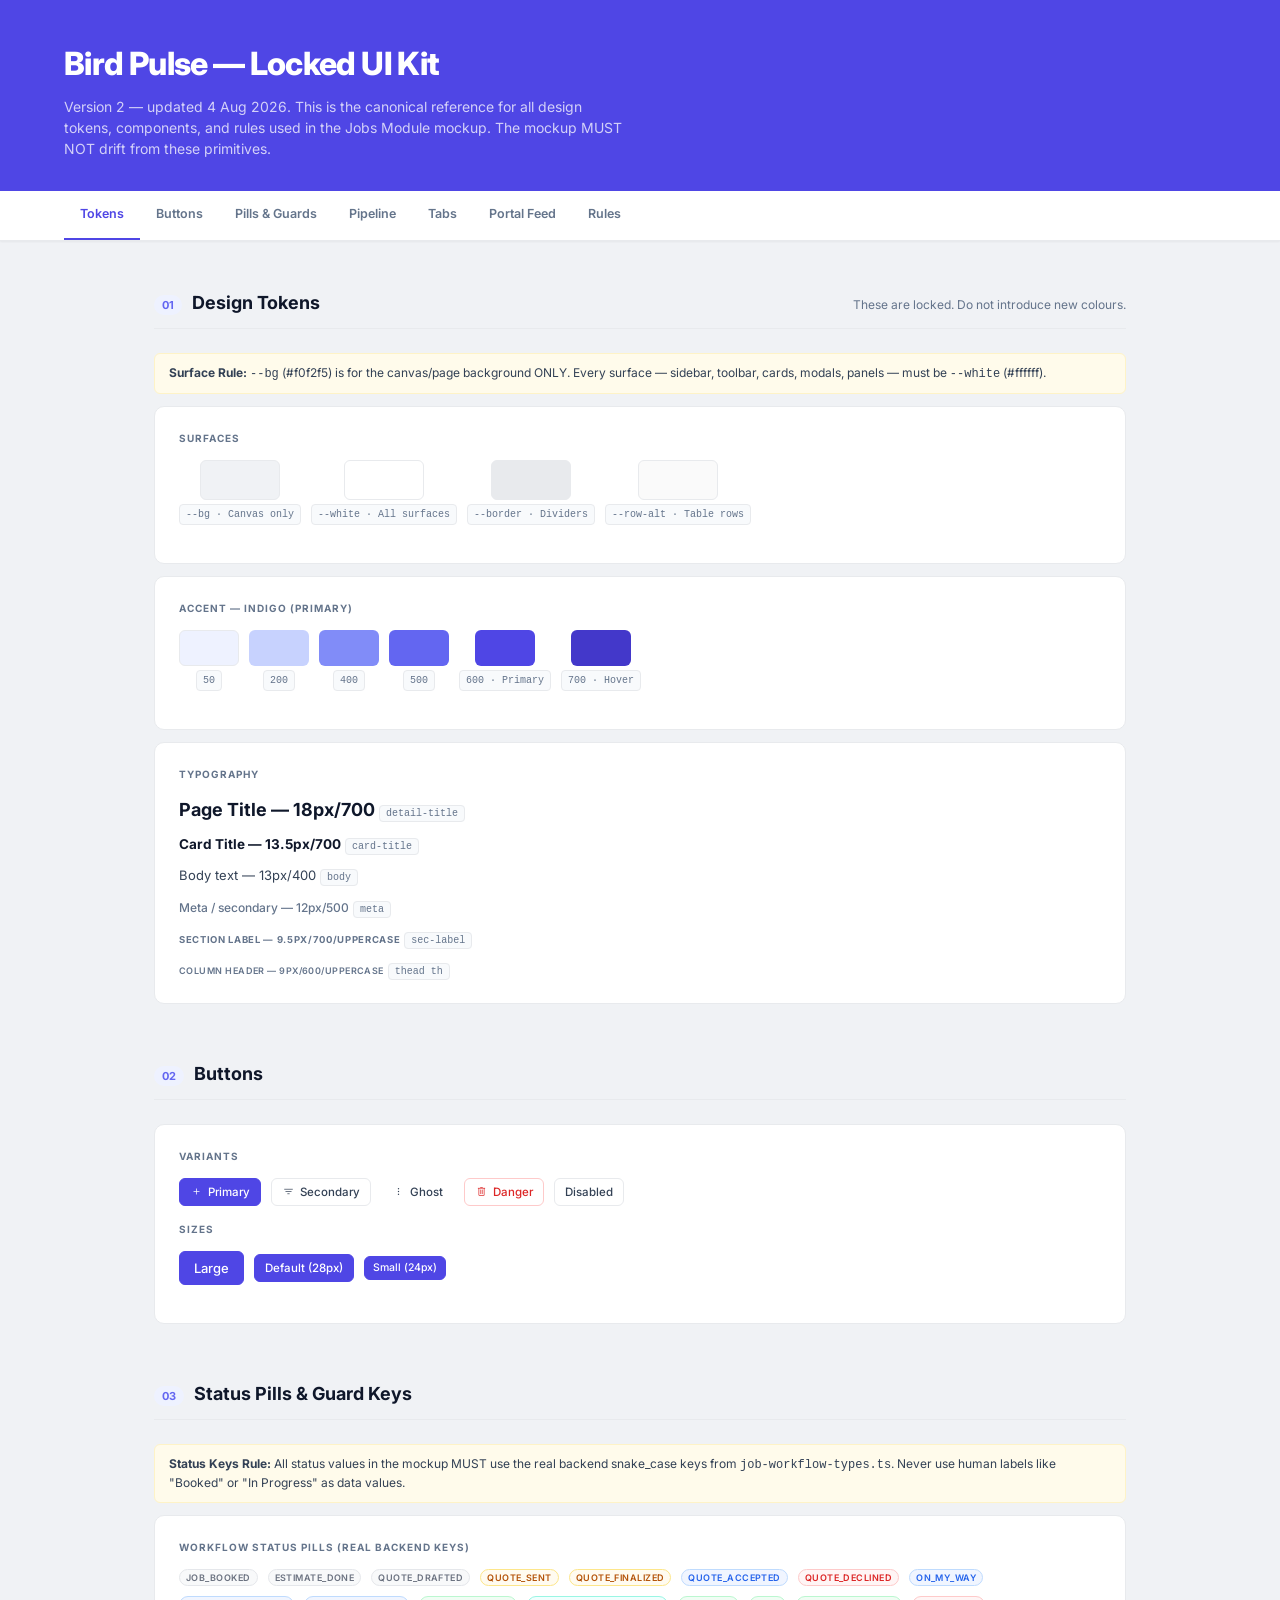
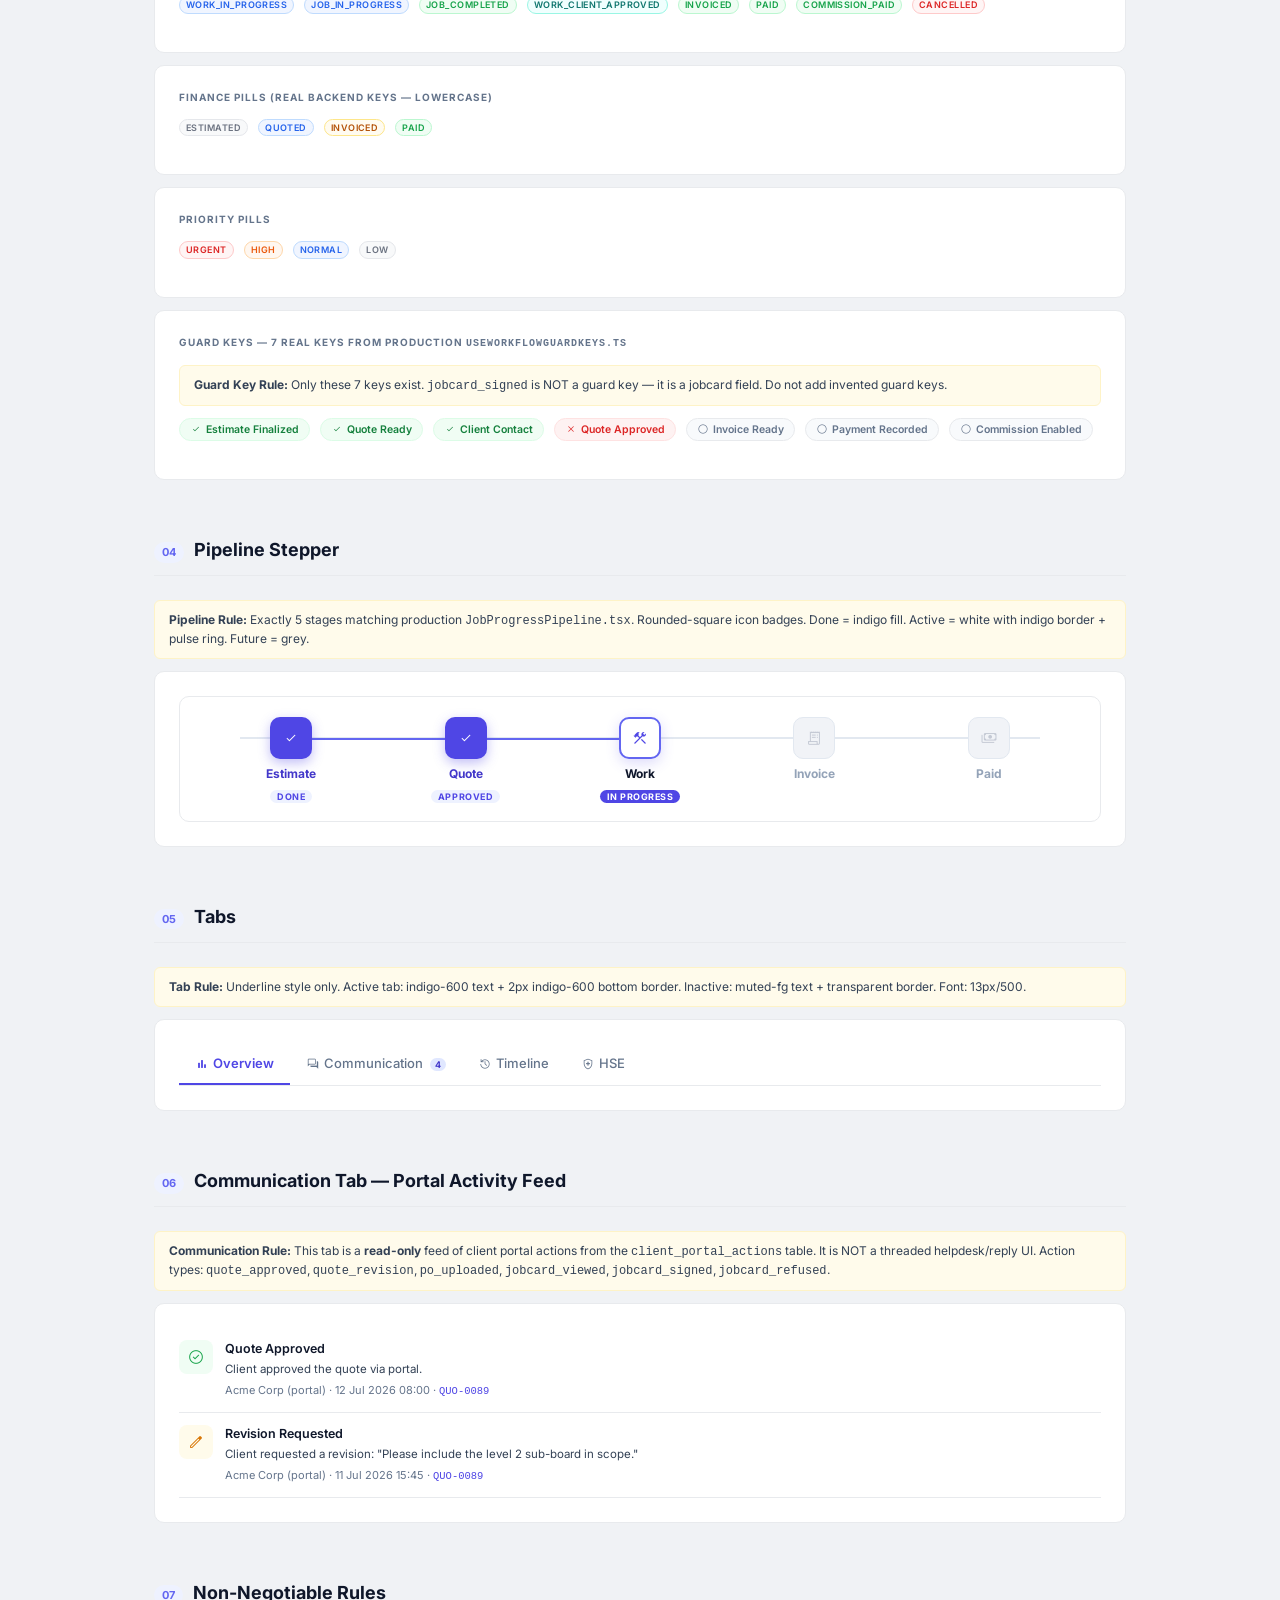
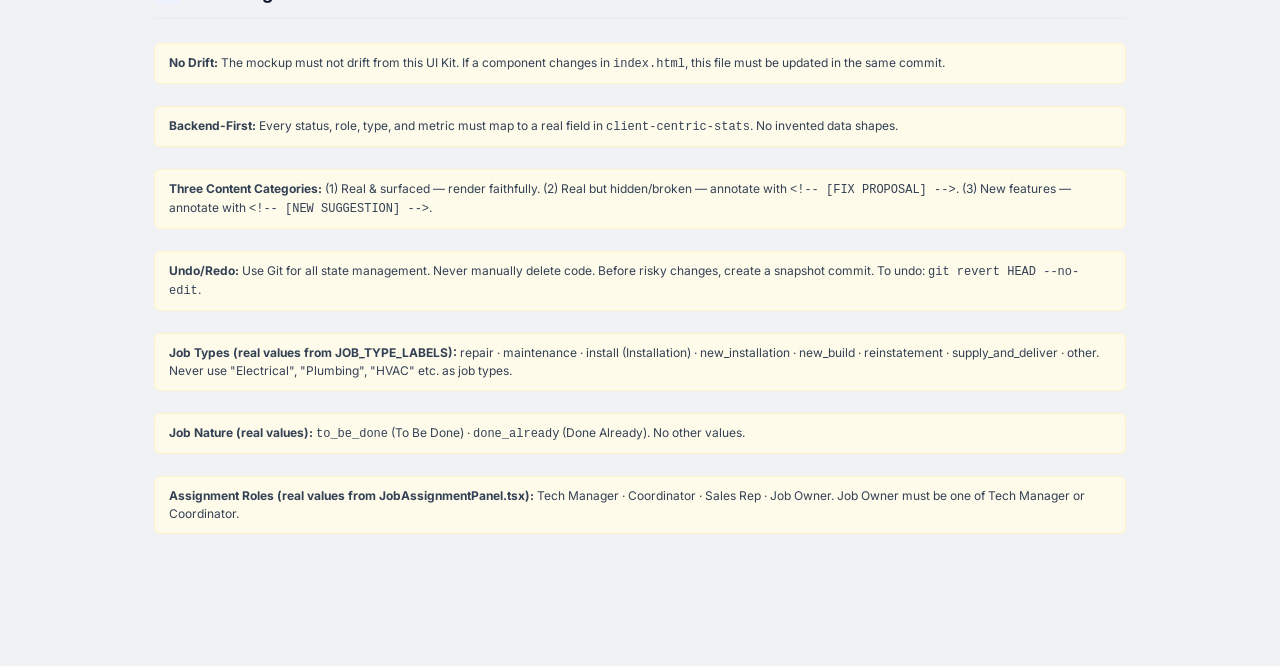
==== ui-kit.html @ 912fb49a "fix: apply full production audit corrections — data fidelity, comm tab, job types What changed: - fi" ====
<!DOCTYPE html>
<html lang="en">
<head>
<meta charset="UTF-8">
<meta name="viewport" content="width=device-width,initial-scale=1">
<title>Bird Pulse — Locked UI Kit v2</title>
<link href="https://fonts.googleapis.com/css2?family=Inter:wght@400;500;600;700;800&display=swap" rel="stylesheet">
<link href="https://fonts.googleapis.com/icon?family=Material+Symbols+Outlined" rel="stylesheet">
<style>
:root{
  /* ── Colour tokens (exact match with index.html) ── */
  --indigo-50:#eef2ff;--indigo-100:#e0e7ff;--indigo-200:#c7d2fe;--indigo-300:#a5b4fc;
  --indigo-400:#818cf8;--indigo-500:#6366f1;--indigo-600:#4f46e5;--indigo-700:#4338ca;
  --green-50:#f0fdf4;--green-100:#dcfce7;--green-500:#22c55e;--green-600:#16a34a;--green-700:#15803d;
  --red-50:#fef2f2;--red-100:#fee2e2;--red-500:#ef4444;--red-600:#dc2626;--red-700:#b91c1c;
  --amber-50:#fffbeb;--amber-100:#fef3c7;--amber-500:#f59e0b;--amber-600:#d97706;
  --slate-50:#f8fafc;--slate-100:#f1f5f9;--slate-200:#e2e8f0;--slate-300:#cbd5e1;
  --slate-400:#94a3b8;--slate-500:#64748b;--slate-600:#475569;--slate-700:#334155;
  /* ── Surface tokens ── */
  --bg:#f0f2f5;         /* canvas / page background ONLY */
  --white:#ffffff;      /* ALL surfaces: cards, sidebar, toolbar, modals */
  --border:#e8eaed;     /* all dividers and card borders */
  --row-alt:#fafafa;    /* subtle table row alternation */
  --fg:#0f172a;         /* primary text */
  --fg-2:#334155;       /* secondary text */
  --muted-fg:#64748b;   /* muted/placeholder text */
  --radius:6px;
  --shadow:0 1px 2px rgba(0,0,0,.05);
  --shadow-md:0 2px 8px rgba(0,0,0,.06),0 1px 2px rgba(0,0,0,.04);
}
*{box-sizing:border-box;margin:0;padding:0}
body{font-family:'Inter',sans-serif;background:var(--bg);color:var(--fg);font-size:14px;line-height:1.5}
.ms{font-family:'Material Symbols Outlined';font-weight:300;font-style:normal;font-size:16px;line-height:1;display:inline-block;vertical-align:middle}

/* Kit layout */
.kit-header{background:var(--indigo-600);padding:40px 64px 32px;color:#fff}
.kit-header h1{font-size:32px;font-weight:800;letter-spacing:-.02em;margin-bottom:8px}
.kit-header p{font-size:14px;opacity:.75;max-width:560px}
.kit-nav{background:var(--white);border-bottom:1px solid var(--border);padding:0 64px;display:flex;gap:0;position:sticky;top:0;z-index:100;box-shadow:var(--shadow)}
.kit-nav a{display:block;padding:14px 16px;font-size:12.5px;font-weight:600;color:var(--muted-fg);text-decoration:none;border-bottom:2px solid transparent;transition:all .15s;white-space:nowrap}
.kit-nav a:hover{color:var(--fg)}
.kit-nav a.active{color:var(--indigo-600);border-bottom-color:var(--indigo-600)}
.kit-body{max-width:1100px;margin:0 auto;padding:48px 64px 80px}
.kit-section{margin-bottom:56px}
.kit-section-header{display:flex;align-items:baseline;gap:10px;margin-bottom:24px;padding-bottom:12px;border-bottom:1px solid var(--border)}
.kit-section-title{font-size:18px;font-weight:700}
.kit-section-num{font-size:11px;font-weight:700;color:var(--indigo-500);background:var(--indigo-50);padding:2px 8px;border-radius:20px}
.kit-section-desc{font-size:12px;color:var(--muted-fg);margin-left:auto}
.comp-group{background:var(--white);border:1px solid var(--border);border-radius:10px;padding:24px;margin-bottom:12px}
.comp-group-label{font-size:10px;font-weight:700;text-transform:uppercase;letter-spacing:.1em;color:var(--muted-fg);margin-bottom:14px}
.comp-row{display:flex;flex-wrap:wrap;align-items:center;gap:10px;margin-bottom:14px}
.anno{font-size:10px;color:var(--muted-fg);background:var(--slate-50);border:1px solid var(--border);border-radius:4px;padding:2px 6px;font-family:monospace;white-space:nowrap}
.rule{font-size:12px;color:var(--fg-2);background:var(--amber-50);border:1px solid var(--amber-100);border-radius:6px;padding:10px 14px;margin-bottom:12px}
.rule strong{color:var(--amber-700)}

/* Buttons */
.btn{display:inline-flex;align-items:center;gap:5px;padding:0 10px;height:28px;border-radius:var(--radius);border:1px solid var(--border);background:var(--white);color:var(--fg-2);font-size:11.5px;font-weight:500;cursor:pointer;white-space:nowrap;font-family:'Inter',sans-serif}
.btn.primary{background:var(--indigo-600);border-color:var(--indigo-600);color:#fff}
.btn.danger{color:var(--red-600);border-color:#fecaca}
.btn.ghost{border-color:transparent;background:transparent}
.btn.sm{height:24px;font-size:10.5px;padding:0 8px}
.btn .ms{font-size:13px}

/* Status pills */
.pill{display:inline-flex;align-items:center;padding:1px 6px;border-radius:20px;font-size:9px;font-weight:600;white-space:nowrap;text-transform:uppercase;letter-spacing:.05em;border:1px solid transparent}
.pill-blue{background:#f0f5ff;color:#2563eb;border-color:#bfdbfe}
.pill-green{background:#f0fdf4;color:#16a34a;border-color:#bbf7d0}
.pill-amber{background:#fffbf0;color:#b45309;border-color:#fde68a}
.pill-red{background:#fff5f5;color:#dc2626;border-color:#fecaca}
.pill-orange{background:#fff7f0;color:#ea580c;border-color:#fed7aa}
.pill-slate{background:#f8f9fa;color:#6b7280;border-color:#e5e7eb}
.pill-purple{background:#faf5ff;color:#7c3aed;border-color:#ddd6fe}
.pill-teal{background:#f0fffe;color:#0f766e;border-color:#99f6e4}

/* Guard keys */
.guard-key{display:inline-flex;align-items:center;gap:4px;padding:3px 10px;border-radius:20px;font-size:10.5px;font-weight:600}
.guard-key .ms{font-size:12px}
.guard-key.met{background:var(--green-50);color:var(--green-700);border:1px solid var(--green-100)}
.guard-key.blocked{background:var(--red-50);color:var(--red-600);border:1px solid var(--red-100)}
.guard-key.pending{background:var(--slate-50);color:var(--muted-fg);border:1px solid var(--border)}

/* Pipeline stepper */
.pipe-demo{background:var(--white);border:1px solid var(--border);border-radius:10px;padding:20px 24px 18px;display:flex;align-items:flex-start;overflow:hidden;position:relative}
.pipe-demo::before{content:'';position:absolute;top:40px;left:60px;right:60px;height:2px;background:var(--slate-200);z-index:0}
.pipe-seg{flex:1;min-width:80px;display:flex;flex-direction:column;align-items:center;gap:8px;cursor:default;position:relative;z-index:1}
.pipe-seg.done::after{content:'';position:absolute;top:21px;left:50%;right:-50%;height:2px;background:var(--indigo-500);z-index:0}
.pipe-seg:last-child.done::after{display:none}
.pipe-icon-c{width:42px;height:42px;border-radius:10px;display:flex;align-items:center;justify-content:center;flex-shrink:0;position:relative;z-index:2;box-shadow:0 2px 6px rgba(0,0,0,.08)}
.pipe-icon-c .ms{font-size:18px}
.pipe-seg.done .pipe-icon-c{background:var(--indigo-600);color:#fff;box-shadow:0 4px 12px rgba(79,70,229,.35)}
.pipe-seg.active .pipe-icon-c{background:var(--white);color:var(--indigo-600);border:2px solid var(--indigo-500);box-shadow:0 4px 14px rgba(79,70,229,.2)}
.pipe-seg.future .pipe-icon-c{background:#f1f3f7;color:#c4c9d4;border:1.5px solid var(--slate-200);box-shadow:none}
.pipe-seg-lbl{font-size:12px;font-weight:700;white-space:nowrap;text-align:center;line-height:1.2}
.pipe-seg.done .pipe-seg-lbl{color:var(--indigo-700)}
.pipe-seg.active .pipe-seg-lbl{color:var(--indigo-800)}
.pipe-seg.future .pipe-seg-lbl{color:var(--slate-400)}
.pipe-chip-s{font-size:9px;font-weight:700;text-transform:uppercase;letter-spacing:.06em;padding:2px 7px;border-radius:20px;line-height:1;white-space:nowrap}
.pipe-seg.done .pipe-chip-s{background:var(--indigo-50);color:var(--indigo-600)}
.pipe-seg.active .pipe-chip-s{background:var(--indigo-600);color:#fff}

/* Tabs */
.tabs-demo{border-bottom:1px solid var(--border);display:flex}
.tab-btn-demo{padding:10px 16px;font-size:13px;font-weight:500;border-bottom:2px solid transparent;color:var(--muted-fg);cursor:pointer}
.tab-btn-demo.active{color:var(--indigo-600);border-bottom-color:var(--indigo-600);font-weight:600}

/* Avatar */
.avatar{width:24px;height:24px;border-radius:50%;display:flex;align-items:center;justify-content:center;font-size:9px;font-weight:700;color:#fff;flex-shrink:0;border:2px solid var(--white)}
.av-indigo{background:#4f46e5}.av-green{background:#16a34a}.av-amber{background:#d97706}.av-red{background:#dc2626}.av-slate{background:#64748b}

/* Portal action card */
.portal-card{display:flex;align-items:flex-start;gap:12px;padding:12px 0;border-bottom:1px solid var(--border)}
.portal-icon{width:34px;height:34px;border-radius:8px;display:flex;align-items:center;justify-content:center;flex-shrink:0}
</style>
</head>
<body>

<div class="kit-header">
  <h1>Bird Pulse — Locked UI Kit</h1>
  <p>Version 2 — updated 4 Aug 2026. This is the canonical reference for all design tokens, components, and rules used in the Jobs Module mockup. The mockup MUST NOT drift from these primitives.</p>
</div>

<nav class="kit-nav">
  <a href="#tokens" class="active">Tokens</a>
  <a href="#buttons">Buttons</a>
  <a href="#pills">Pills & Guards</a>
  <a href="#pipeline">Pipeline</a>
  <a href="#tabs">Tabs</a>
  <a href="#portal">Portal Feed</a>
  <a href="#rules">Rules</a>
</nav>

<div class="kit-body">

  <!-- ── 1. Tokens ── -->
  <section class="kit-section" id="tokens">
    <div class="kit-section-header">
      <span class="kit-section-num">01</span>
      <span class="kit-section-title">Design Tokens</span>
      <span class="kit-section-desc">These are locked. Do not introduce new colours.</span>
    </div>

    <div class="rule"><strong>Surface Rule:</strong> <code>--bg</code> (#f0f2f5) is for the canvas/page background ONLY. Every surface — sidebar, toolbar, cards, modals, panels — must be <code>--white</code> (#ffffff).</div>

    <div class="comp-group">
      <div class="comp-group-label">Surfaces</div>
      <div class="comp-row">
        <div style="display:flex;flex-direction:column;gap:4px;align-items:center">
          <div style="width:80px;height:40px;background:#f0f2f5;border:1px solid var(--border);border-radius:6px"></div>
          <span class="anno">--bg · Canvas only</span>
        </div>
        <div style="display:flex;flex-direction:column;gap:4px;align-items:center">
          <div style="width:80px;height:40px;background:#ffffff;border:1px solid var(--border);border-radius:6px"></div>
          <span class="anno">--white · All surfaces</span>
        </div>
        <div style="display:flex;flex-direction:column;gap:4px;align-items:center">
          <div style="width:80px;height:40px;background:#e8eaed;border:1px solid var(--border);border-radius:6px"></div>
          <span class="anno">--border · Dividers</span>
        </div>
        <div style="display:flex;flex-direction:column;gap:4px;align-items:center">
          <div style="width:80px;height:40px;background:#fafafa;border:1px solid var(--border);border-radius:6px"></div>
          <span class="anno">--row-alt · Table rows</span>
        </div>
      </div>
    </div>

    <div class="comp-group">
      <div class="comp-group-label">Accent — Indigo (Primary)</div>
      <div class="comp-row">
        <div style="display:flex;flex-direction:column;gap:4px;align-items:center"><div style="width:60px;height:36px;background:#eef2ff;border-radius:6px;border:1px solid var(--border)"></div><span class="anno">50</span></div>
        <div style="display:flex;flex-direction:column;gap:4px;align-items:center"><div style="width:60px;height:36px;background:#c7d2fe;border-radius:6px"></div><span class="anno">200</span></div>
        <div style="display:flex;flex-direction:column;gap:4px;align-items:center"><div style="width:60px;height:36px;background:#818cf8;border-radius:6px"></div><span class="anno">400</span></div>
        <div style="display:flex;flex-direction:column;gap:4px;align-items:center"><div style="width:60px;height:36px;background:#6366f1;border-radius:6px"></div><span class="anno">500</span></div>
        <div style="display:flex;flex-direction:column;gap:4px;align-items:center"><div style="width:60px;height:36px;background:#4f46e5;border-radius:6px"></div><span class="anno">600 · Primary</span></div>
        <div style="display:flex;flex-direction:column;gap:4px;align-items:center"><div style="width:60px;height:36px;background:#4338ca;border-radius:6px"></div><span class="anno">700 · Hover</span></div>
      </div>
    </div>

    <div class="comp-group">
      <div class="comp-group-label">Typography</div>
      <div style="display:flex;flex-direction:column;gap:10px">
        <div><span style="font-size:18px;font-weight:700;color:var(--fg)">Page Title — 18px/700</span> <span class="anno">detail-title</span></div>
        <div><span style="font-size:13.5px;font-weight:700;color:var(--fg)">Card Title — 13.5px/700</span> <span class="anno">card-title</span></div>
        <div><span style="font-size:13px;font-weight:400;color:var(--fg-2)">Body text — 13px/400</span> <span class="anno">body</span></div>
        <div><span style="font-size:12px;font-weight:500;color:var(--muted-fg)">Meta / secondary — 12px/500</span> <span class="anno">meta</span></div>
        <div><span style="font-size:9.5px;font-weight:700;text-transform:uppercase;letter-spacing:.07em;color:var(--muted-fg)">SECTION LABEL — 9.5px/700/uppercase</span> <span class="anno">sec-label</span></div>
        <div><span style="font-size:9px;font-weight:600;text-transform:uppercase;letter-spacing:.05em;color:var(--muted-fg)">COLUMN HEADER — 9px/600/uppercase</span> <span class="anno">thead th</span></div>
      </div>
    </div>
  </section>

  <!-- ── 2. Buttons ── -->
  <section class="kit-section" id="buttons">
    <div class="kit-section-header">
      <span class="kit-section-num">02</span>
      <span class="kit-section-title">Buttons</span>
    </div>
    <div class="comp-group">
      <div class="comp-group-label">Variants</div>
      <div class="comp-row">
        <button class="btn primary"><span class="ms">add</span>Primary</button>
        <button class="btn"><span class="ms">filter_list</span>Secondary</button>
        <button class="btn ghost"><span class="ms">more_vert</span>Ghost</button>
        <button class="btn danger"><span class="ms">delete</span>Danger</button>
        <button class="btn" disabled>Disabled</button>
      </div>
      <div class="comp-group-label" style="margin-top:16px">Sizes</div>
      <div class="comp-row">
        <button class="btn primary" style="height:34px;font-size:13px;padding:0 14px">Large</button>
        <button class="btn primary">Default (28px)</button>
        <button class="btn primary sm">Small (24px)</button>
      </div>
    </div>
  </section>

  <!-- ── 3. Pills & Guard Keys ── -->
  <section class="kit-section" id="pills">
    <div class="kit-section-header">
      <span class="kit-section-num">03</span>
      <span class="kit-section-title">Status Pills &amp; Guard Keys</span>
    </div>
    <div class="rule"><strong>Status Keys Rule:</strong> All status values in the mockup MUST use the real backend snake_case keys from <code>job-workflow-types.ts</code>. Never use human labels like "Booked" or "In Progress" as data values.</div>
    <div class="comp-group">
      <div class="comp-group-label">Workflow Status Pills (real backend keys)</div>
      <div class="comp-row">
        <span class="pill pill-slate">job_booked</span>
        <span class="pill pill-slate">estimate_done</span>
        <span class="pill pill-slate">quote_drafted</span>
        <span class="pill pill-amber">quote_sent</span>
        <span class="pill pill-amber">quote_finalized</span>
        <span class="pill pill-blue">quote_accepted</span>
        <span class="pill pill-red">quote_declined</span>
        <span class="pill pill-blue">on_my_way</span>
        <span class="pill pill-blue">work_in_progress</span>
        <span class="pill pill-blue">job_in_progress</span>
        <span class="pill pill-green">job_completed</span>
        <span class="pill pill-teal">work_client_approved</span>
        <span class="pill pill-green">invoiced</span>
        <span class="pill pill-green">paid</span>
        <span class="pill pill-green">commission_paid</span>
        <span class="pill pill-red">cancelled</span>
      </div>
    </div>
    <div class="comp-group">
      <div class="comp-group-label">Finance Pills (real backend keys — lowercase)</div>
      <div class="comp-row">
        <span class="pill pill-slate">estimated</span>
        <span class="pill pill-blue">quoted</span>
        <span class="pill pill-amber">invoiced</span>
        <span class="pill pill-green">paid</span>
      </div>
    </div>
    <div class="comp-group">
      <div class="comp-group-label">Priority Pills</div>
      <div class="comp-row">
        <span class="pill pill-red">Urgent</span>
        <span class="pill pill-orange">High</span>
        <span class="pill pill-blue">Normal</span>
        <span class="pill pill-slate">Low</span>
      </div>
    </div>
    <div class="comp-group">
      <div class="comp-group-label">Guard Keys — 7 real keys from production <code>useWorkflowGuardKeys.ts</code></div>
      <div class="rule"><strong>Guard Key Rule:</strong> Only these 7 keys exist. <code>jobcard_signed</code> is NOT a guard key — it is a jobcard field. Do not add invented guard keys.</div>
      <div class="comp-row">
        <span class="guard-key met"><span class="ms">check</span>Estimate Finalized</span>
        <span class="guard-key met"><span class="ms">check</span>Quote Ready</span>
        <span class="guard-key met"><span class="ms">check</span>Client Contact</span>
        <span class="guard-key blocked"><span class="ms">close</span>Quote Approved</span>
        <span class="guard-key pending"><span class="ms">radio_button_unchecked</span>Invoice Ready</span>
        <span class="guard-key pending"><span class="ms">radio_button_unchecked</span>Payment Recorded</span>
        <span class="guard-key pending"><span class="ms">radio_button_unchecked</span>Commission Enabled</span>
      </div>
    </div>
  </section>

  <!-- ── 4. Pipeline Stepper ── -->
  <section class="kit-section" id="pipeline">
    <div class="kit-section-header">
      <span class="kit-section-num">04</span>
      <span class="kit-section-title">Pipeline Stepper</span>
    </div>
    <div class="rule"><strong>Pipeline Rule:</strong> Exactly 5 stages matching production <code>JobProgressPipeline.tsx</code>. Rounded-square icon badges. Done = indigo fill. Active = white with indigo border + pulse ring. Future = grey.</div>
    <div class="comp-group">
      <div class="pipe-demo">
        <!-- Done -->
        <div class="pipe-seg done">
          <div class="pipe-icon-c"><span class="ms">check</span></div>
          <span class="pipe-seg-lbl">Estimate</span>
          <span class="pipe-chip-s">Done</span>
        </div>
        <!-- Done -->
        <div class="pipe-seg done">
          <div class="pipe-icon-c"><span class="ms">check</span></div>
          <span class="pipe-seg-lbl">Quote</span>
          <span class="pipe-chip-s">Approved</span>
        </div>
        <!-- Active -->
        <div class="pipe-seg active">
          <div class="pipe-icon-c"><span class="ms">construction</span></div>
          <span class="pipe-seg-lbl">Work</span>
          <span class="pipe-chip-s">In Progress</span>
        </div>
        <!-- Future -->
        <div class="pipe-seg future">
          <div class="pipe-icon-c"><span class="ms">receipt_long</span></div>
          <span class="pipe-seg-lbl">Invoice</span>
        </div>
        <!-- Future -->
        <div class="pipe-seg future">
          <div class="pipe-icon-c"><span class="ms">payments</span></div>
          <span class="pipe-seg-lbl">Paid</span>
        </div>
      </div>
    </div>
  </section>

  <!-- ── 5. Tabs ── -->
  <section class="kit-section" id="tabs">
    <div class="kit-section-header">
      <span class="kit-section-num">05</span>
      <span class="kit-section-title">Tabs</span>
    </div>
    <div class="rule"><strong>Tab Rule:</strong> Underline style only. Active tab: indigo-600 text + 2px indigo-600 bottom border. Inactive: muted-fg text + transparent border. Font: 13px/500.</div>
    <div class="comp-group">
      <div class="tabs-demo">
        <div class="tab-btn-demo active"><span class="ms" style="font-size:14px;margin-right:4px">bar_chart</span>Overview</div>
        <div class="tab-btn-demo"><span class="ms" style="font-size:14px;margin-right:4px">forum</span>Communication <span style="background:var(--indigo-100);color:var(--indigo-700);font-size:9px;font-weight:700;padding:1px 5px;border-radius:10px;margin-left:4px">4</span></div>
        <div class="tab-btn-demo"><span class="ms" style="font-size:14px;margin-right:4px">history</span>Timeline</div>
        <div class="tab-btn-demo"><span class="ms" style="font-size:14px;margin-right:4px">health_and_safety</span>HSE</div>
      </div>
    </div>
  </section>

  <!-- ── 6. Portal Activity Feed ── -->
  <section class="kit-section" id="portal">
    <div class="kit-section-header">
      <span class="kit-section-num">06</span>
      <span class="kit-section-title">Communication Tab — Portal Activity Feed</span>
    </div>
    <div class="rule"><strong>Communication Rule:</strong> This tab is a <strong>read-only</strong> feed of client portal actions from the <code>client_portal_actions</code> table. It is NOT a threaded helpdesk/reply UI. Action types: <code>quote_approved</code>, <code>quote_revision</code>, <code>po_uploaded</code>, <code>jobcard_viewed</code>, <code>jobcard_signed</code>, <code>jobcard_refused</code>.</div>
    <div class="comp-group">
      <div class="portal-card">
        <div class="portal-icon" style="background:var(--green-50)"><span class="ms" style="color:var(--green-600);font-size:18px">check_circle</span></div>
        <div style="flex:1">
          <div style="font-size:12.5px;font-weight:600;color:var(--fg);margin-bottom:2px">Quote Approved</div>
          <div style="font-size:11.5px;color:var(--fg-2);margin-bottom:4px">Client approved the quote via portal.</div>
          <div style="font-size:11px;color:var(--muted-fg)">Acme Corp (portal) · 12 Jul 2026 08:00 · <span style="font-family:monospace;font-size:10.5px;color:var(--indigo-600)">QUO-0089</span></div>
        </div>
      </div>
      <div class="portal-card">
        <div class="portal-icon" style="background:var(--amber-50)"><span class="ms" style="color:var(--amber-600);font-size:18px">edit</span></div>
        <div style="flex:1">
          <div style="font-size:12.5px;font-weight:600;color:var(--fg);margin-bottom:2px">Revision Requested</div>
          <div style="font-size:11.5px;color:var(--fg-2);margin-bottom:4px">Client requested a revision: "Please include the level 2 sub-board in scope."</div>
          <div style="font-size:11px;color:var(--muted-fg)">Acme Corp (portal) · 11 Jul 2026 15:45 · <span style="font-family:monospace;font-size:10.5px;color:var(--indigo-600)">QUO-0089</span></div>
        </div>
      </div>
    </div>
  </section>

  <!-- ── 7. Rules ── -->
  <section class="kit-section" id="rules">
    <div class="kit-section-header">
      <span class="kit-section-num">07</span>
      <span class="kit-section-title">Non-Negotiable Rules</span>
    </div>
    <div style="display:flex;flex-direction:column;gap:10px">
      <div class="rule"><strong>No Drift:</strong> The mockup must not drift from this UI Kit. If a component changes in <code>index.html</code>, this file must be updated in the same commit.</div>
      <div class="rule"><strong>Backend-First:</strong> Every status, role, type, and metric must map to a real field in <code>client-centric-stats</code>. No invented data shapes.</div>
      <div class="rule"><strong>Three Content Categories:</strong> (1) Real &amp; surfaced — render faithfully. (2) Real but hidden/broken — annotate with <code>&lt;!-- [FIX PROPOSAL] --&gt;</code>. (3) New features — annotate with <code>&lt;!-- [NEW SUGGESTION] --&gt;</code>.</div>
      <div class="rule"><strong>Undo/Redo:</strong> Use Git for all state management. Never manually delete code. Before risky changes, create a snapshot commit. To undo: <code>git revert HEAD --no-edit</code>.</div>
      <div class="rule"><strong>Job Types (real values from JOB_TYPE_LABELS):</strong> repair · maintenance · install (Installation) · new_installation · new_build · reinstatement · supply_and_deliver · other. Never use "Electrical", "Plumbing", "HVAC" etc. as job types.</div>
      <div class="rule"><strong>Job Nature (real values):</strong> <code>to_be_done</code> (To Be Done) · <code>done_already</code> (Done Already). No other values.</div>
      <div class="rule"><strong>Assignment Roles (real values from JobAssignmentPanel.tsx):</strong> Tech Manager · Coordinator · Sales Rep · Job Owner. Job Owner must be one of Tech Manager or Coordinator.</div>
    </div>
  </section>

</div>
</body>
</html>
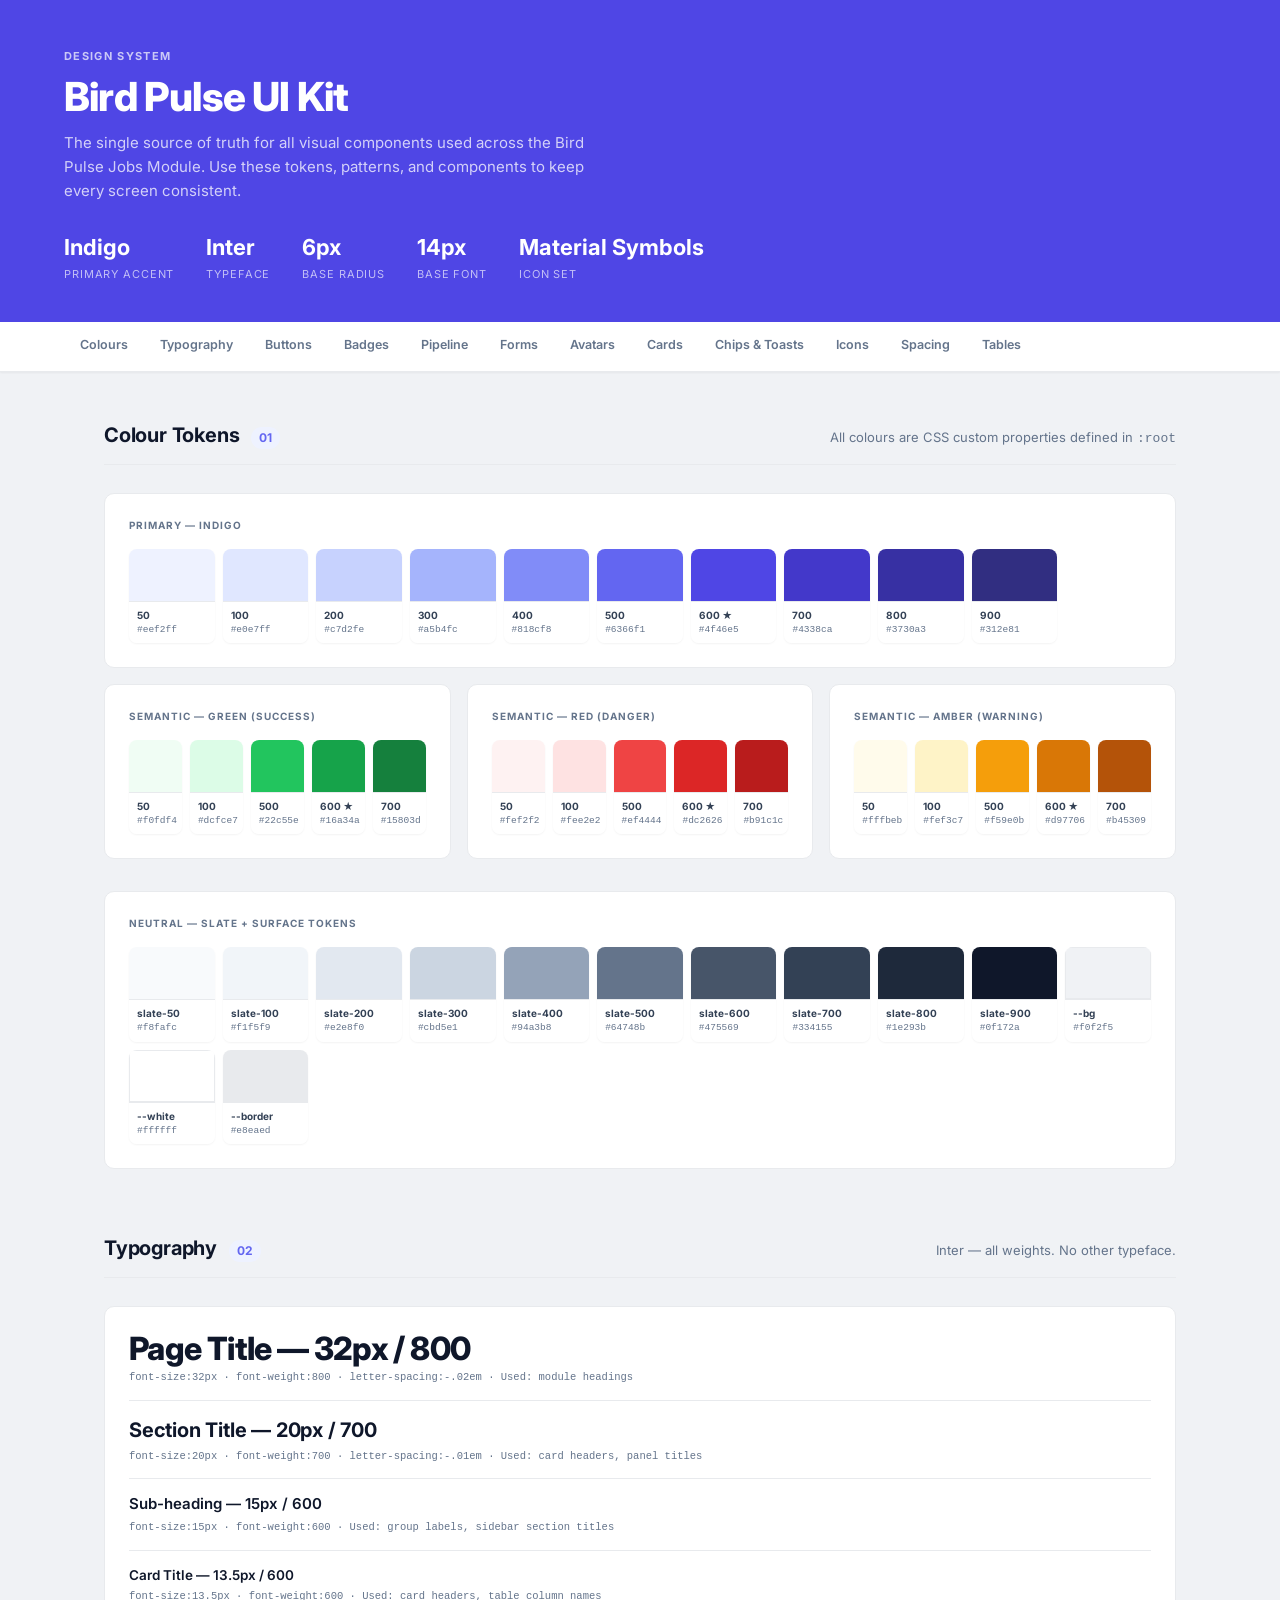
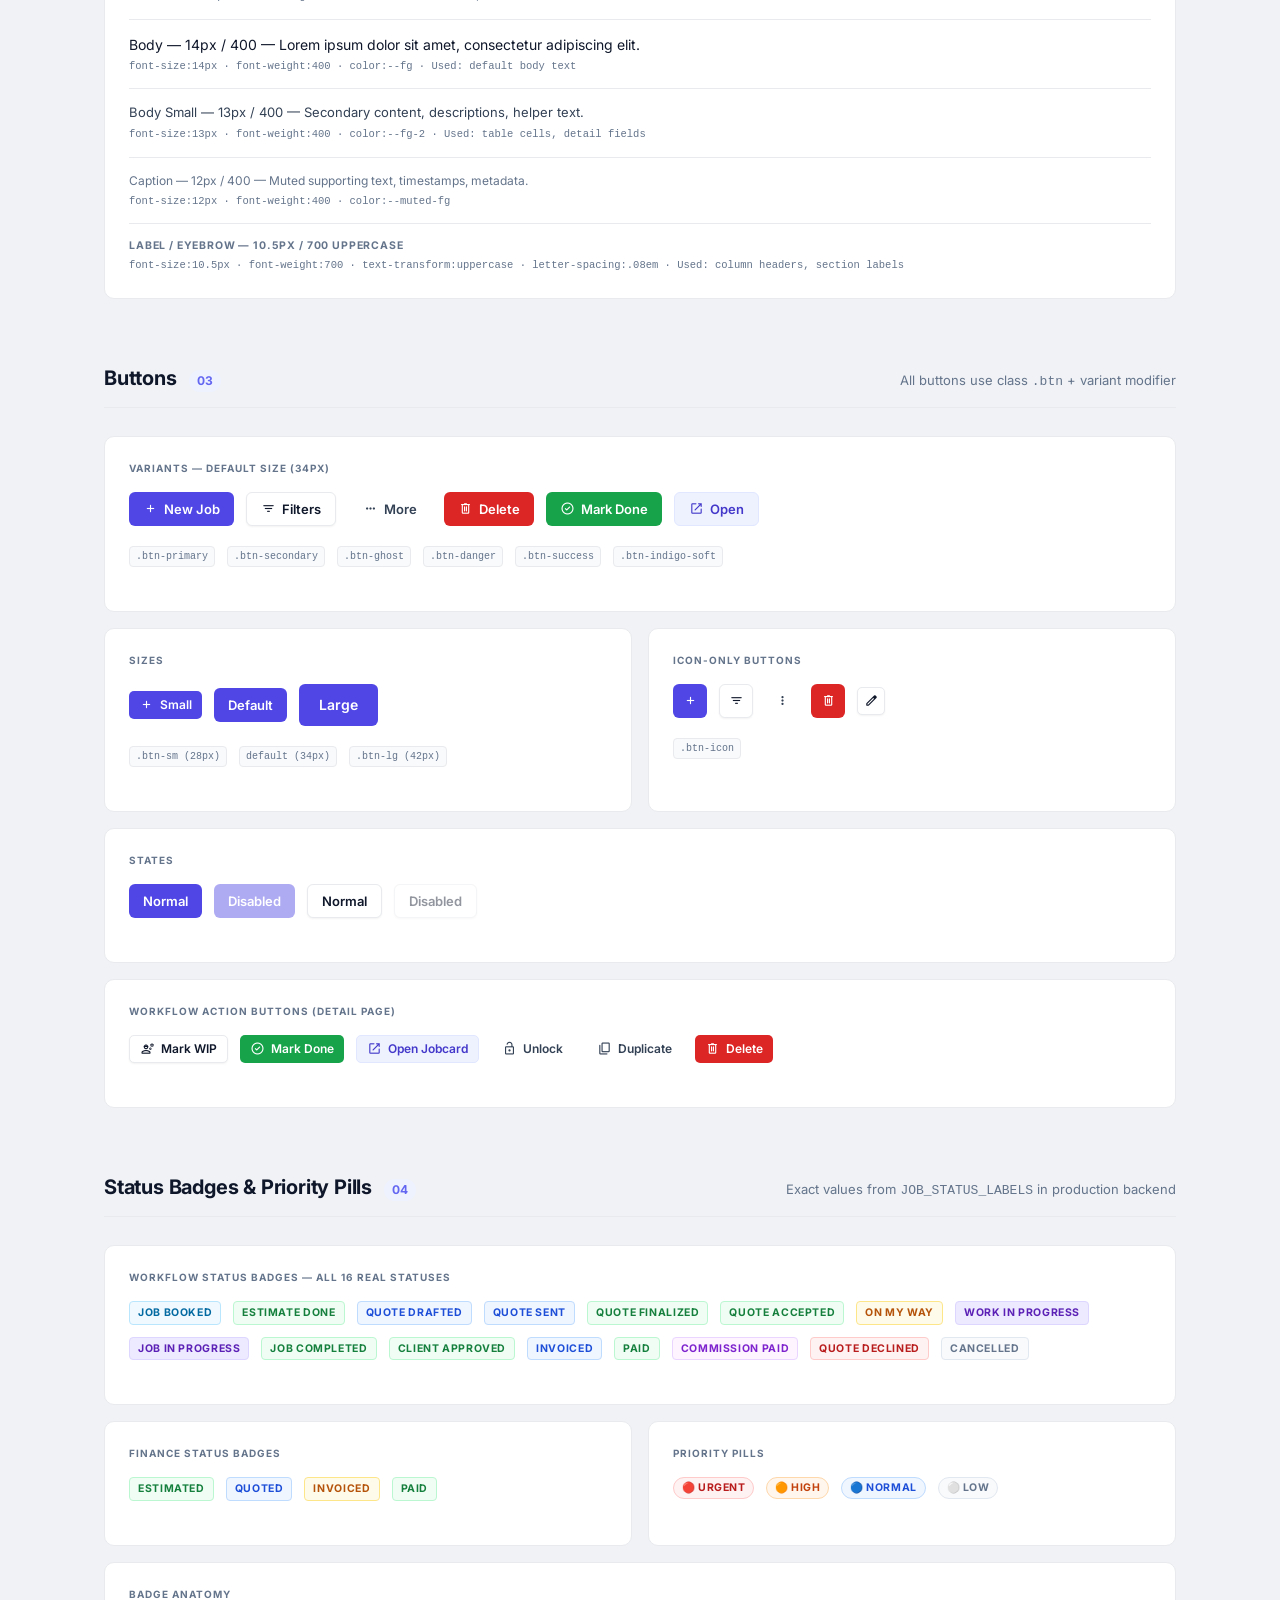
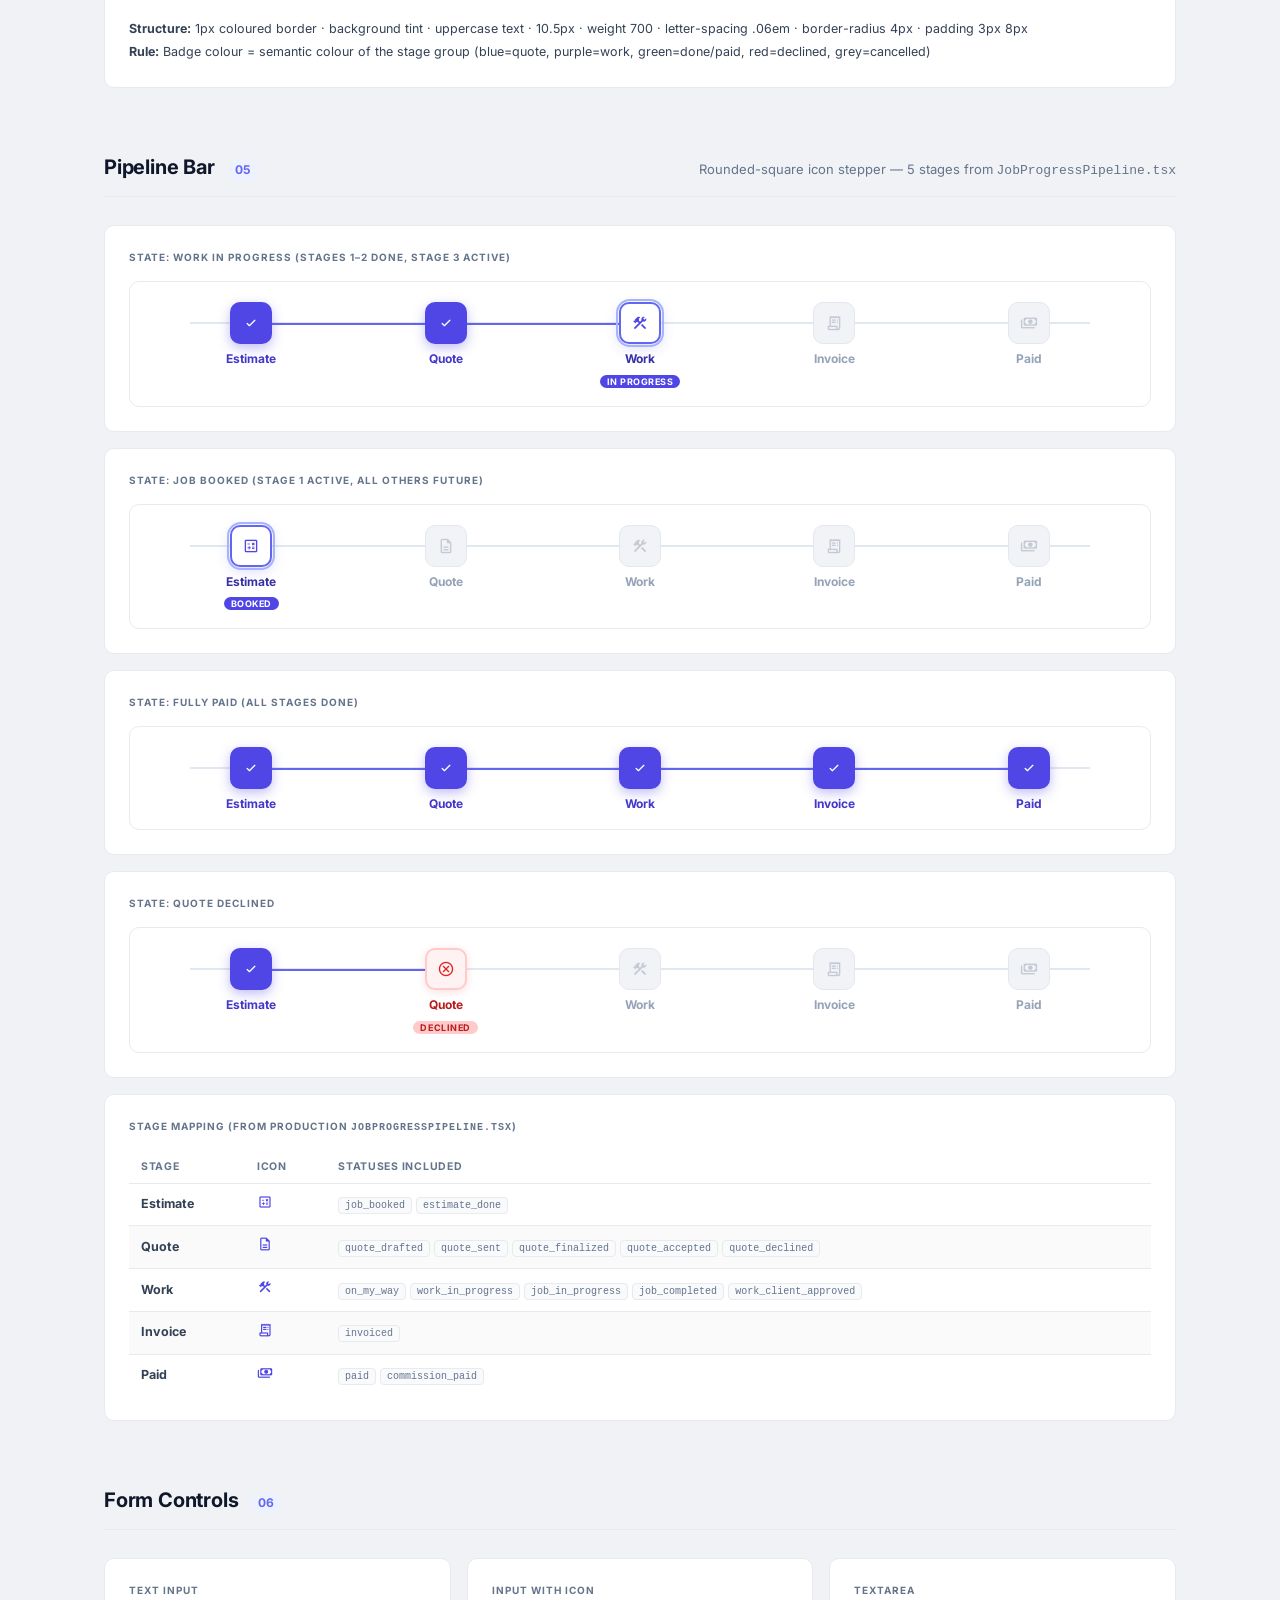
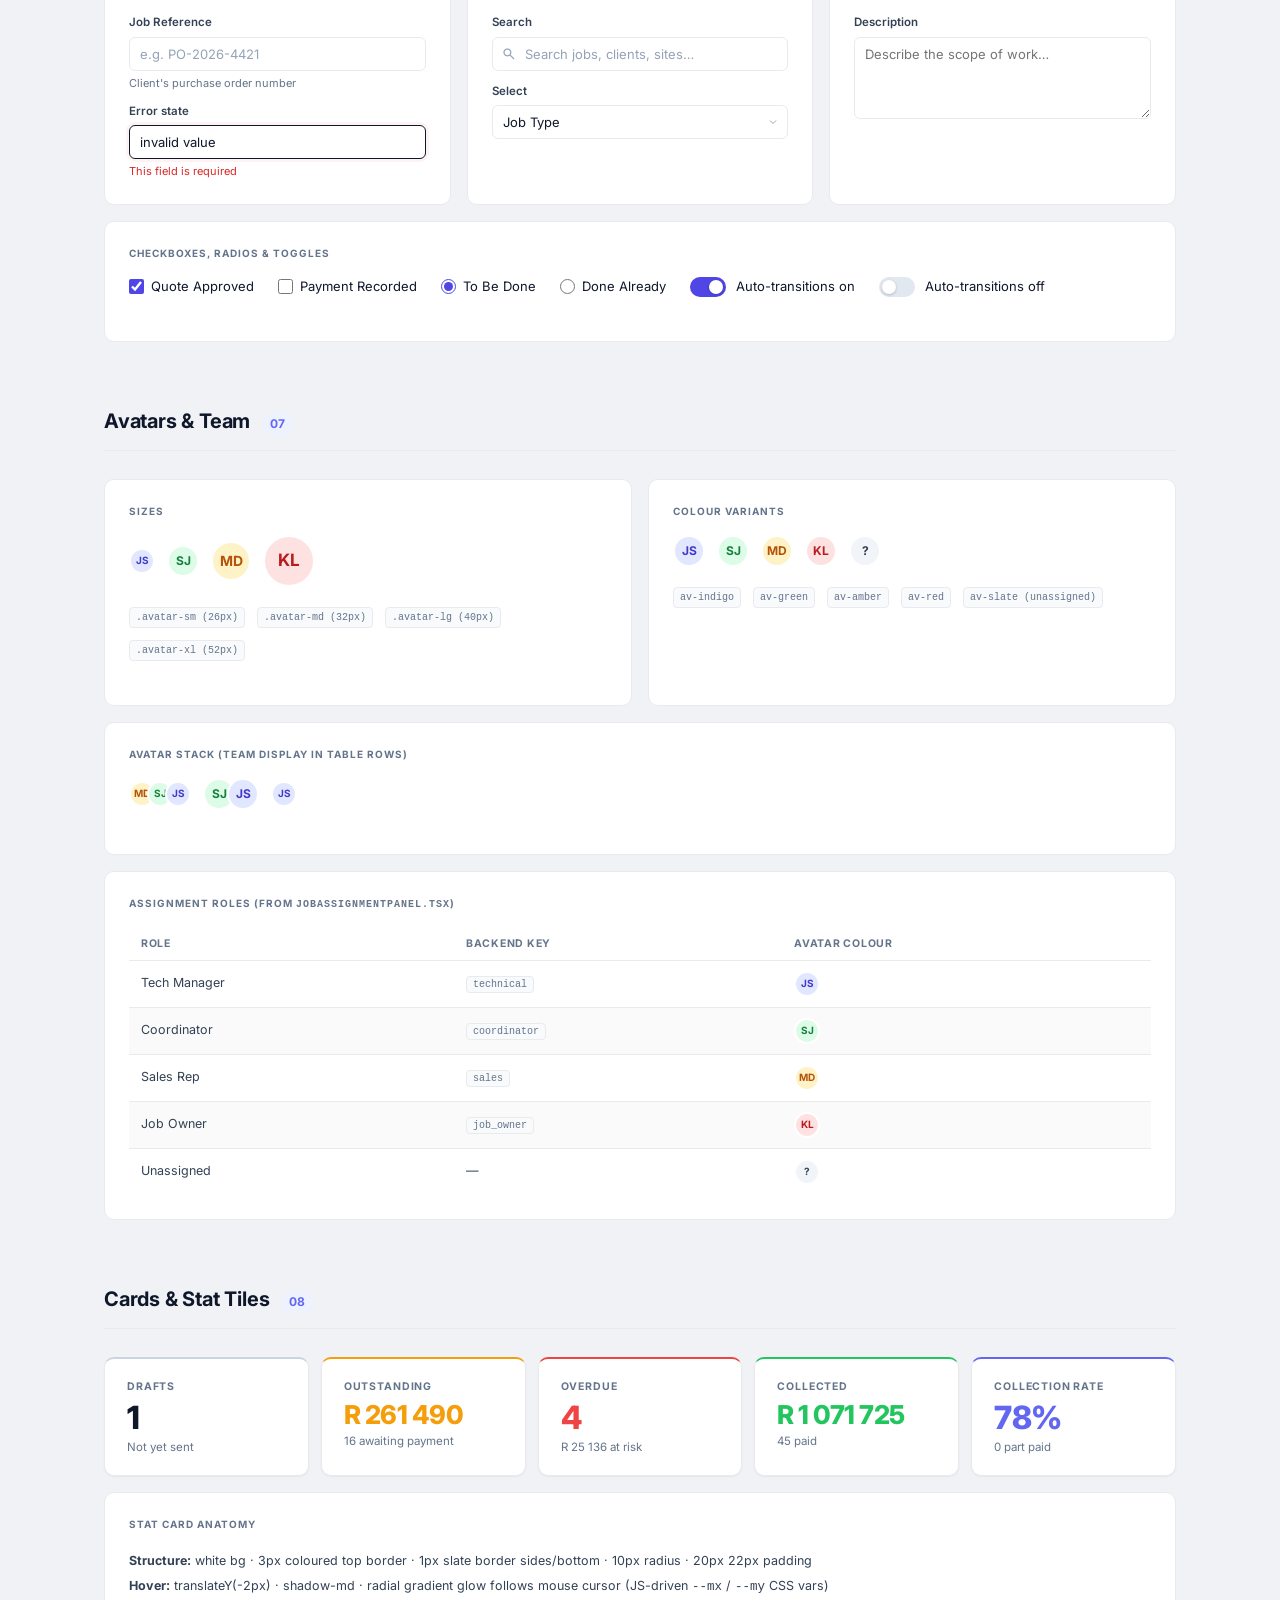
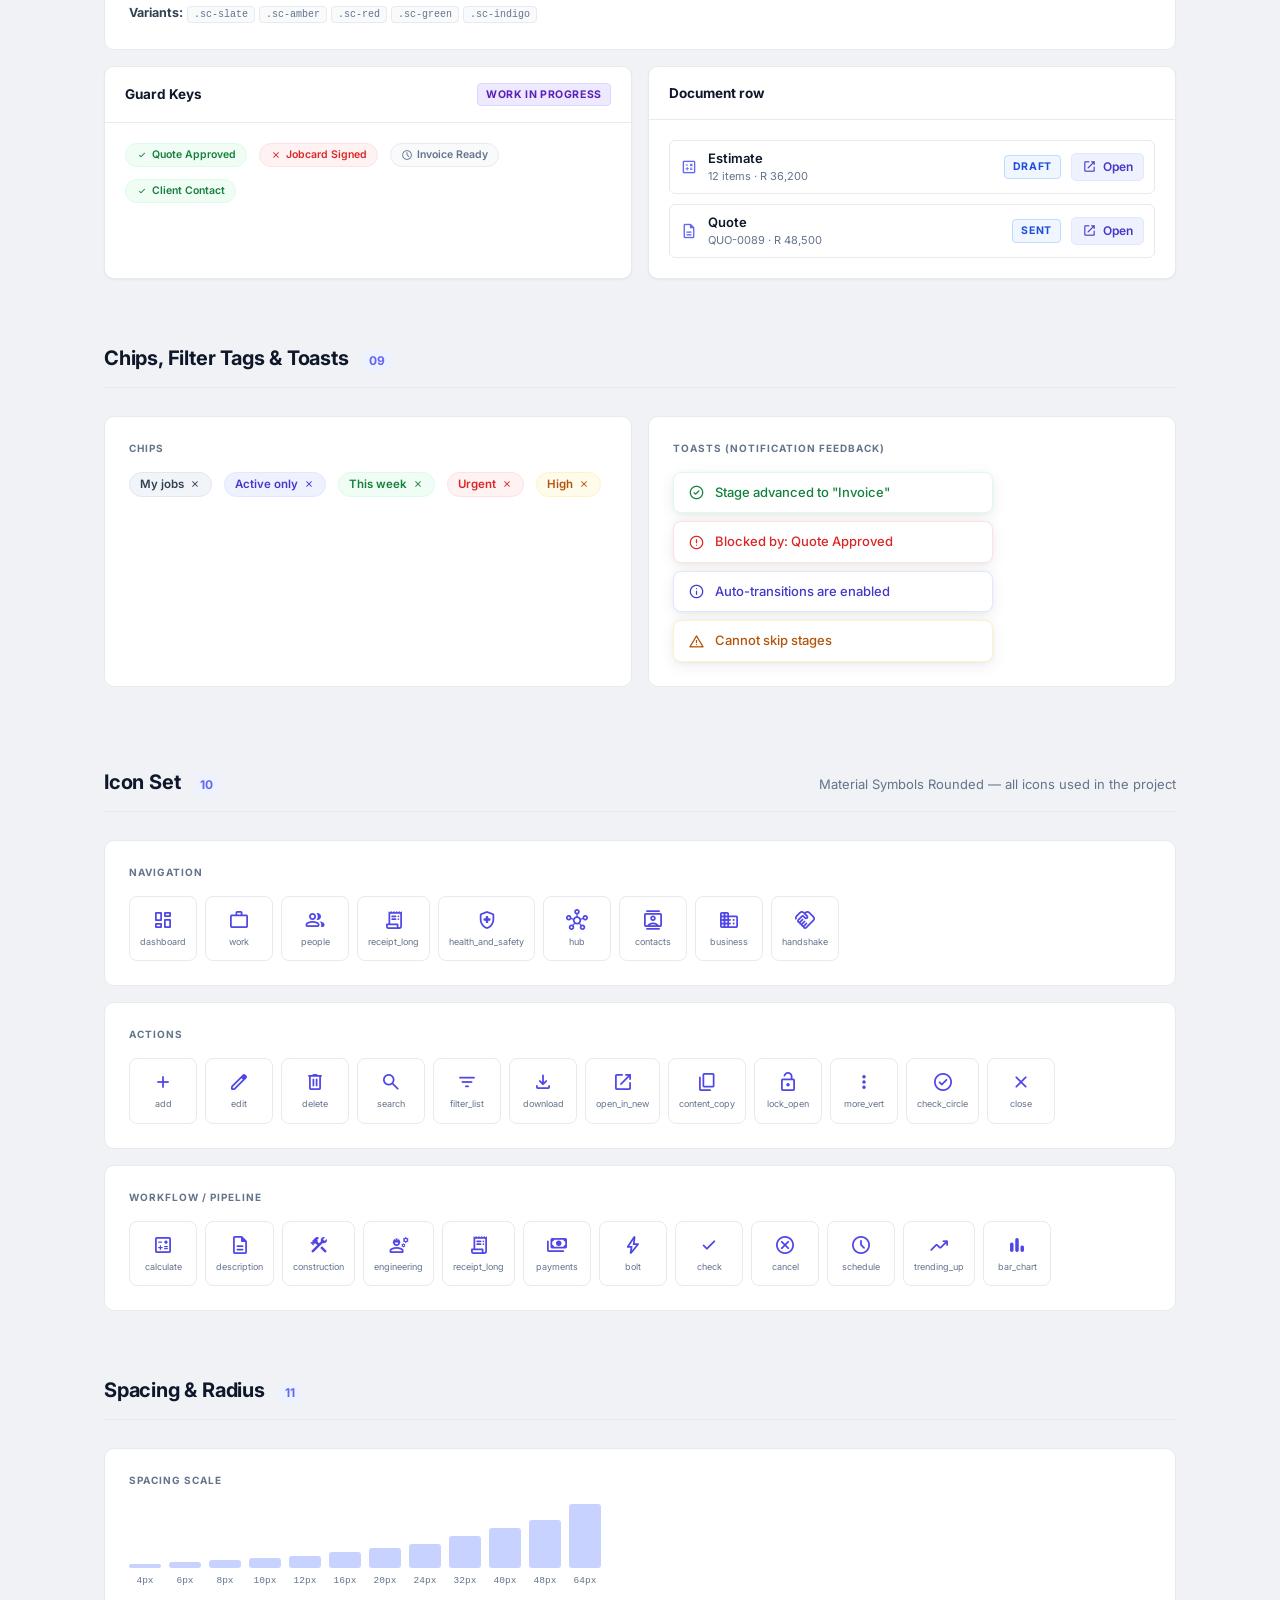
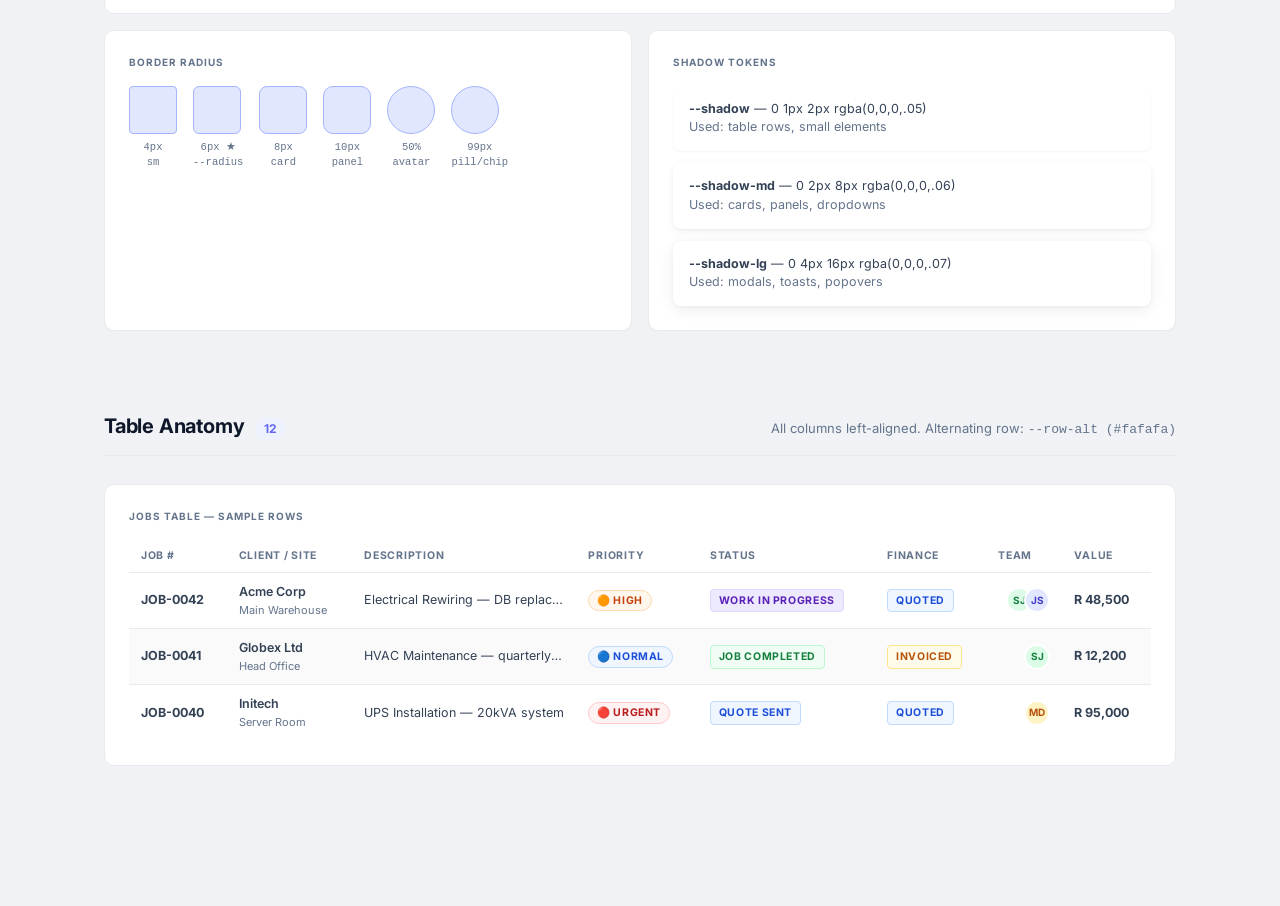
==== commit b300a2ef: "revert: restore index.html and ui-kit.html to d9ad3eb (last user-approved state) The previous sessio" ====
--- a/ui-kit.html
+++ b/ui-kit.html
@@ -3,378 +3,1149 @@
 <head>
 <meta charset="UTF-8">
 <meta name="viewport" content="width=device-width,initial-scale=1">
-<title>Bird Pulse — Locked UI Kit v2</title>
-<link href="https://fonts.googleapis.com/css2?family=Inter:wght@400;500;600;700;800&display=swap" rel="stylesheet">
-<link href="https://fonts.googleapis.com/icon?family=Material+Symbols+Outlined" rel="stylesheet">
+<title>Bird Pulse — UI Kit</title>
+<link rel="preconnect" href="https://fonts.googleapis.com">
+<link href="https://fonts.googleapis.com/css2?family=Inter:wght@300;400;500;600;700;800&display=swap" rel="stylesheet">
+<link href="https://fonts.googleapis.com/css2?family=Material+Symbols+Rounded:opsz,wght,FILL,GRAD@20..48,100..700,0..1,-50..200" rel="stylesheet">
 <style>
+/* ── Tokens (exact match with index.html) ── */
 :root{
-  /* ── Colour tokens (exact match with index.html) ── */
   --indigo-50:#eef2ff;--indigo-100:#e0e7ff;--indigo-200:#c7d2fe;--indigo-300:#a5b4fc;
   --indigo-400:#818cf8;--indigo-500:#6366f1;--indigo-600:#4f46e5;--indigo-700:#4338ca;
+  --indigo-800:#3730a3;--indigo-900:#312e81;
+  --slate-50:#f8fafc;--slate-100:#f1f5f9;--slate-200:#e2e8f0;--slate-300:#cbd5e1;
+  --slate-400:#94a3b8;--slate-500:#64748b;--slate-600:#475569;--slate-700:#334155;
+  --slate-800:#1e293b;--slate-900:#0f172a;
   --green-50:#f0fdf4;--green-100:#dcfce7;--green-500:#22c55e;--green-600:#16a34a;--green-700:#15803d;
   --red-50:#fef2f2;--red-100:#fee2e2;--red-500:#ef4444;--red-600:#dc2626;--red-700:#b91c1c;
-  --amber-50:#fffbeb;--amber-100:#fef3c7;--amber-500:#f59e0b;--amber-600:#d97706;
-  --slate-50:#f8fafc;--slate-100:#f1f5f9;--slate-200:#e2e8f0;--slate-300:#cbd5e1;
-  --slate-400:#94a3b8;--slate-500:#64748b;--slate-600:#475569;--slate-700:#334155;
-  /* ── Surface tokens ── */
-  --bg:#f0f2f5;         /* canvas / page background ONLY */
-  --white:#ffffff;      /* ALL surfaces: cards, sidebar, toolbar, modals */
-  --border:#e8eaed;     /* all dividers and card borders */
-  --row-alt:#fafafa;    /* subtle table row alternation */
-  --fg:#0f172a;         /* primary text */
-  --fg-2:#334155;       /* secondary text */
-  --muted-fg:#64748b;   /* muted/placeholder text */
-  --radius:6px;
-  --shadow:0 1px 2px rgba(0,0,0,.05);
+  --amber-50:#fffbeb;--amber-100:#fef3c7;--amber-500:#f59e0b;--amber-600:#d97706;--amber-700:#b45309;
+  --orange-500:#f97316;--orange-600:#ea580c;
+  --bg:#f0f2f5;--white:#ffffff;--border:#e8eaed;
+  --row-alt:#fafafa;
+  --fg:#0f172a;--fg-2:#334155;--muted-fg:#64748b;--muted:#f8fafc;
+  --radius:6px;--shadow:0 1px 2px rgba(0,0,0,.05);
   --shadow-md:0 2px 8px rgba(0,0,0,.06),0 1px 2px rgba(0,0,0,.04);
+  --shadow-lg:0 4px 16px rgba(0,0,0,.07),0 1px 4px rgba(0,0,0,.04);
 }
 *{box-sizing:border-box;margin:0;padding:0}
 body{font-family:'Inter',sans-serif;background:var(--bg);color:var(--fg);font-size:14px;line-height:1.5}
-.ms{font-family:'Material Symbols Outlined';font-weight:300;font-style:normal;font-size:16px;line-height:1;display:inline-block;vertical-align:middle}
-
-/* Kit layout */
-.kit-header{background:var(--indigo-600);padding:40px 64px 32px;color:#fff}
-.kit-header h1{font-size:32px;font-weight:800;letter-spacing:-.02em;margin-bottom:8px}
-.kit-header p{font-size:14px;opacity:.75;max-width:560px}
+.ms{font-family:'Material Symbols Rounded';font-weight:400;font-style:normal;font-size:18px;line-height:1;letter-spacing:normal;text-transform:none;display:inline-block;white-space:nowrap;word-wrap:normal;direction:ltr;font-feature-settings:'liga';-webkit-font-smoothing:antialiased}
+
+/* ── Page layout ── */
+.kit-header{background:var(--indigo-600);padding:48px 64px 40px;color:#fff}
+.kit-header-eyebrow{font-size:11px;font-weight:700;text-transform:uppercase;letter-spacing:.12em;opacity:.7;margin-bottom:10px}
+.kit-header-title{font-size:40px;font-weight:800;letter-spacing:-.02em;line-height:1.1;margin-bottom:12px}
+.kit-header-sub{font-size:15px;opacity:.75;max-width:520px;line-height:1.6}
+.kit-header-meta{display:flex;gap:32px;margin-top:28px}
+.kit-header-meta-item{display:flex;flex-direction:column;gap:2px}
+.kit-header-meta-item .val{font-size:22px;font-weight:700}
+.kit-header-meta-item .lbl{font-size:11px;opacity:.65;text-transform:uppercase;letter-spacing:.08em}
+
 .kit-nav{background:var(--white);border-bottom:1px solid var(--border);padding:0 64px;display:flex;gap:0;position:sticky;top:0;z-index:100;box-shadow:var(--shadow)}
 .kit-nav a{display:block;padding:14px 16px;font-size:12.5px;font-weight:600;color:var(--muted-fg);text-decoration:none;border-bottom:2px solid transparent;transition:all .15s;white-space:nowrap}
 .kit-nav a:hover{color:var(--fg)}
 .kit-nav a.active{color:var(--indigo-600);border-bottom-color:var(--indigo-600)}
-.kit-body{max-width:1100px;margin:0 auto;padding:48px 64px 80px}
-.kit-section{margin-bottom:56px}
-.kit-section-header{display:flex;align-items:baseline;gap:10px;margin-bottom:24px;padding-bottom:12px;border-bottom:1px solid var(--border)}
-.kit-section-title{font-size:18px;font-weight:700}
-.kit-section-num{font-size:11px;font-weight:700;color:var(--indigo-500);background:var(--indigo-50);padding:2px 8px;border-radius:20px}
-.kit-section-desc{font-size:12px;color:var(--muted-fg);margin-left:auto}
-.comp-group{background:var(--white);border:1px solid var(--border);border-radius:10px;padding:24px;margin-bottom:12px}
-.comp-group-label{font-size:10px;font-weight:700;text-transform:uppercase;letter-spacing:.1em;color:var(--muted-fg);margin-bottom:14px}
-.comp-row{display:flex;flex-wrap:wrap;align-items:center;gap:10px;margin-bottom:14px}
+
+.kit-body{max-width:1200px;margin:0 auto;padding:48px 64px 80px}
+.kit-section{margin-bottom:64px}
+.kit-section-header{display:flex;align-items:baseline;gap:12px;margin-bottom:28px;padding-bottom:14px;border-bottom:1px solid var(--border)}
+.kit-section-title{font-size:20px;font-weight:700;letter-spacing:-.01em}
+.kit-section-num{font-size:12px;font-weight:700;color:var(--indigo-500);background:var(--indigo-50);padding:2px 8px;border-radius:20px}
+.kit-section-desc{font-size:13px;color:var(--muted-fg);margin-left:auto}
+
+/* ── Swatch grid ── */
+.swatch-grid{display:grid;grid-template-columns:repeat(auto-fill,minmax(80px,1fr));gap:8px}
+.swatch{border-radius:8px;overflow:hidden;box-shadow:var(--shadow)}
+.swatch-color{height:52px}
+.swatch-info{background:var(--white);padding:6px 8px;border-top:1px solid var(--border)}
+.swatch-name{font-size:10px;font-weight:700;color:var(--fg-2)}
+.swatch-hex{font-size:9.5px;color:var(--muted-fg);font-family:monospace}
+
+/* ── Component rows ── */
+.comp-row{display:flex;flex-wrap:wrap;align-items:center;gap:12px;margin-bottom:20px}
+.comp-group{background:var(--white);border:1px solid var(--border);border-radius:10px;padding:24px;margin-bottom:16px}
+.comp-group-label{font-size:10px;font-weight:700;text-transform:uppercase;letter-spacing:.1em;color:var(--muted-fg);margin-bottom:16px}
+
+/* ── Annotation ── */
 .anno{font-size:10px;color:var(--muted-fg);background:var(--slate-50);border:1px solid var(--border);border-radius:4px;padding:2px 6px;font-family:monospace;white-space:nowrap}
-.rule{font-size:12px;color:var(--fg-2);background:var(--amber-50);border:1px solid var(--amber-100);border-radius:6px;padding:10px 14px;margin-bottom:12px}
-.rule strong{color:var(--amber-700)}
-
-/* Buttons */
-.btn{display:inline-flex;align-items:center;gap:5px;padding:0 10px;height:28px;border-radius:var(--radius);border:1px solid var(--border);background:var(--white);color:var(--fg-2);font-size:11.5px;font-weight:500;cursor:pointer;white-space:nowrap;font-family:'Inter',sans-serif}
-.btn.primary{background:var(--indigo-600);border-color:var(--indigo-600);color:#fff}
-.btn.danger{color:var(--red-600);border-color:#fecaca}
-.btn.ghost{border-color:transparent;background:transparent}
-.btn.sm{height:24px;font-size:10.5px;padding:0 8px}
-.btn .ms{font-size:13px}
-
-/* Status pills */
-.pill{display:inline-flex;align-items:center;padding:1px 6px;border-radius:20px;font-size:9px;font-weight:600;white-space:nowrap;text-transform:uppercase;letter-spacing:.05em;border:1px solid transparent}
-.pill-blue{background:#f0f5ff;color:#2563eb;border-color:#bfdbfe}
-.pill-green{background:#f0fdf4;color:#16a34a;border-color:#bbf7d0}
-.pill-amber{background:#fffbf0;color:#b45309;border-color:#fde68a}
-.pill-red{background:#fff5f5;color:#dc2626;border-color:#fecaca}
-.pill-orange{background:#fff7f0;color:#ea580c;border-color:#fed7aa}
-.pill-slate{background:#f8f9fa;color:#6b7280;border-color:#e5e7eb}
-.pill-purple{background:#faf5ff;color:#7c3aed;border-color:#ddd6fe}
-.pill-teal{background:#f0fffe;color:#0f766e;border-color:#99f6e4}
-
-/* Guard keys */
+
+/* ── Buttons ── */
+.btn{display:inline-flex;align-items:center;gap:6px;padding:0 14px;height:34px;border-radius:var(--radius);font-size:13px;font-weight:600;cursor:pointer;border:none;transition:all .15s;text-decoration:none;font-family:'Inter',sans-serif;white-space:nowrap}
+.btn .ms{font-size:15px}
+.btn-primary{background:var(--indigo-600);color:#fff}
+.btn-primary:hover{background:var(--indigo-700)}
+.btn-secondary{background:var(--white);color:var(--fg);border:1px solid var(--border);box-shadow:var(--shadow)}
+.btn-secondary:hover{background:var(--slate-50);border-color:var(--slate-300)}
+.btn-ghost{background:transparent;color:var(--fg-2);border:1px solid transparent}
+.btn-ghost:hover{background:var(--slate-100)}
+.btn-danger{background:var(--red-600);color:#fff}
+.btn-danger:hover{background:var(--red-700)}
+.btn-success{background:var(--green-600);color:#fff}
+.btn-success:hover{background:var(--green-700)}
+.btn-indigo-soft{background:var(--indigo-50);color:var(--indigo-700);border:1px solid var(--indigo-100)}
+.btn-indigo-soft:hover{background:var(--indigo-100)}
+.btn-sm{height:28px;padding:0 10px;font-size:12px;border-radius:5px}
+.btn-lg{height:42px;padding:0 20px;font-size:14px}
+.btn-icon{width:34px;padding:0;justify-content:center}
+.btn-icon.btn-sm{width:28px}
+.btn-icon.btn-lg{width:42px}
+.btn:disabled{opacity:.45;cursor:not-allowed}
+
+/* ── Status badges ── */
+.badge{display:inline-flex;align-items:center;gap:4px;padding:3px 8px;border-radius:4px;font-size:10.5px;font-weight:700;text-transform:uppercase;letter-spacing:.06em;border:1px solid transparent;white-space:nowrap}
+.badge .ms{font-size:11px}
+.badge-booked{background:#f0f9ff;color:#0369a1;border-color:#bae6fd}
+.badge-estimated{background:#f0fdf4;color:#15803d;border-color:#bbf7d0}
+.badge-quoted{background:#eff6ff;color:#1d4ed8;border-color:#bfdbfe}
+.badge-sent{background:#eff6ff;color:#1d4ed8;border-color:#bfdbfe}
+.badge-finalized{background:#f0fdf4;color:#15803d;border-color:#bbf7d0}
+.badge-accepted{background:#f0fdf4;color:#15803d;border-color:#bbf7d0}
+.badge-enroute{background:#fffbeb;color:#b45309;border-color:#fde68a}
+.badge-wip{background:#ede9fe;color:#5b21b6;border-color:#ddd6fe}
+.badge-inprogress{background:#ede9fe;color:#5b21b6;border-color:#ddd6fe}
+.badge-completed{background:#f0fdf4;color:#15803d;border-color:#bbf7d0}
+.badge-approved{background:#f0fdf4;color:#15803d;border-color:#bbf7d0}
+.badge-invoiced{background:#eff6ff;color:#1d4ed8;border-color:#bfdbfe}
+.badge-paid{background:#f0fdf4;color:#15803d;border-color:#bbf7d0}
+.badge-commission{background:#fdf4ff;color:#7e22ce;border-color:#e9d5ff}
+.badge-declined{background:#fef2f2;color:#b91c1c;border-color:#fecaca}
+.badge-cancelled{background:#f8fafc;color:#64748b;border-color:#e2e8f0}
+
+/* ── Finance badges ── */
+.badge-finance-estimated{background:#f0fdf4;color:#15803d;border-color:#bbf7d0}
+.badge-finance-quoted{background:#eff6ff;color:#1d4ed8;border-color:#bfdbfe}
+.badge-finance-invoiced{background:#fffbeb;color:#b45309;border-color:#fde68a}
+.badge-finance-paid{background:#f0fdf4;color:#15803d;border-color:#bbf7d0}
+
+/* ── Priority pills ── */
+.priority{display:inline-flex;align-items:center;gap:4px;padding:2px 8px;border-radius:20px;font-size:10.5px;font-weight:700;text-transform:uppercase;letter-spacing:.05em;border:1px solid transparent}
+.priority-urgent{background:#fef2f2;color:#b91c1c;border-color:#fecaca}
+.priority-high{background:#fff7ed;color:#c2410c;border-color:#fed7aa}
+.priority-normal{background:#eff6ff;color:#1d4ed8;border-color:#bfdbfe}
+.priority-low{background:#f8fafc;color:#64748b;border-color:#e2e8f0}
+
+/* ── Avatar ── */
+.avatar{display:inline-flex;align-items:center;justify-content:center;border-radius:50%;font-size:11px;font-weight:700;flex-shrink:0;border:2px solid var(--white)}
+.avatar-sm{width:26px;height:26px;font-size:10px}
+.avatar-md{width:32px;height:32px;font-size:12px}
+.avatar-lg{width:40px;height:40px;font-size:14px}
+.avatar-xl{width:52px;height:52px;font-size:17px}
+.av-indigo{background:var(--indigo-100);color:var(--indigo-700)}
+.av-green{background:var(--green-100);color:var(--green-700)}
+.av-amber{background:var(--amber-100);color:var(--amber-700)}
+.av-red{background:var(--red-100);color:var(--red-700)}
+.av-slate{background:var(--slate-100);color:var(--slate-700)}
+.avatar-stack{display:flex;flex-direction:row-reverse}
+.avatar-stack .avatar{margin-left:-8px}
+.avatar-stack .avatar:last-child{margin-left:0}
+
+/* ── Guard keys ── */
 .guard-key{display:inline-flex;align-items:center;gap:4px;padding:3px 10px;border-radius:20px;font-size:10.5px;font-weight:600}
 .guard-key .ms{font-size:12px}
 .guard-key.met{background:var(--green-50);color:var(--green-700);border:1px solid var(--green-100)}
 .guard-key.blocked{background:var(--red-50);color:var(--red-600);border:1px solid var(--red-100)}
 .guard-key.pending{background:var(--slate-50);color:var(--muted-fg);border:1px solid var(--border)}
 
-/* Pipeline stepper */
-.pipe-demo{background:var(--white);border:1px solid var(--border);border-radius:10px;padding:20px 24px 18px;display:flex;align-items:flex-start;overflow:hidden;position:relative}
-.pipe-demo::before{content:'';position:absolute;top:40px;left:60px;right:60px;height:2px;background:var(--slate-200);z-index:0}
-.pipe-seg{flex:1;min-width:80px;display:flex;flex-direction:column;align-items:center;gap:8px;cursor:default;position:relative;z-index:1}
-.pipe-seg.done::after{content:'';position:absolute;top:21px;left:50%;right:-50%;height:2px;background:var(--indigo-500);z-index:0}
+/* ── Pipeline stepper — rounded-square icon style ── */
+.pipe-demo{
+  background:var(--white);border:1px solid var(--border);border-radius:10px;
+  padding:20px 24px 18px;display:flex;align-items:flex-start;
+  overflow:hidden;position:relative;
+}
+/* Grey connecting line behind icons */
+.pipe-demo::before{
+  content:'';position:absolute;top:40px;left:60px;right:60px;
+  height:2px;background:var(--slate-200);z-index:0;
+}
+.pipe-seg{
+  flex:1;min-width:80px;display:flex;flex-direction:column;
+  align-items:center;gap:8px;cursor:default;position:relative;z-index:1;
+}
+/* Indigo progress fill line on done stages */
+.pipe-seg.done::after{
+  content:'';position:absolute;top:21px;left:50%;right:-50%;
+  height:2px;background:var(--indigo-500);z-index:0;
+}
 .pipe-seg:last-child.done::after{display:none}
-.pipe-icon-c{width:42px;height:42px;border-radius:10px;display:flex;align-items:center;justify-content:center;flex-shrink:0;position:relative;z-index:2;box-shadow:0 2px 6px rgba(0,0,0,.08)}
-.pipe-icon-c .ms{font-size:18px}
+/* Rounded-square icon */
+.pipe-icon-c{
+  width:42px;height:42px;border-radius:10px;
+  display:flex;align-items:center;justify-content:center;
+  flex-shrink:0;position:relative;z-index:2;
+  box-shadow:0 2px 6px rgba(0,0,0,.08);
+}
+.pipe-icon-c .ms{font-size:18px;font-weight:400}
 .pipe-seg.done .pipe-icon-c{background:var(--indigo-600);color:#fff;box-shadow:0 4px 12px rgba(79,70,229,.35)}
 .pipe-seg.active .pipe-icon-c{background:var(--white);color:var(--indigo-600);border:2px solid var(--indigo-500);box-shadow:0 4px 14px rgba(79,70,229,.2)}
 .pipe-seg.future .pipe-icon-c{background:#f1f3f7;color:#c4c9d4;border:1.5px solid var(--slate-200);box-shadow:none}
+.pipe-seg.declined .pipe-icon-c{background:#fef2f2;color:#dc2626;border:2px solid #fecaca;box-shadow:0 2px 8px rgba(220,38,38,.15)}
+/* Label */
 .pipe-seg-lbl{font-size:12px;font-weight:700;white-space:nowrap;text-align:center;line-height:1.2}
 .pipe-seg.done .pipe-seg-lbl{color:var(--indigo-700)}
 .pipe-seg.active .pipe-seg-lbl{color:var(--indigo-800)}
 .pipe-seg.future .pipe-seg-lbl{color:var(--slate-400)}
+.pipe-seg.declined .pipe-seg-lbl{color:#b91c1c}
+/* Sub-status chip */
 .pipe-chip-s{font-size:9px;font-weight:700;text-transform:uppercase;letter-spacing:.06em;padding:2px 7px;border-radius:20px;line-height:1;white-space:nowrap}
 .pipe-seg.done .pipe-chip-s{background:var(--indigo-50);color:var(--indigo-600)}
 .pipe-seg.active .pipe-chip-s{background:var(--indigo-600);color:#fff}
-
-/* Tabs */
-.tabs-demo{border-bottom:1px solid var(--border);display:flex}
-.tab-btn-demo{padding:10px 16px;font-size:13px;font-weight:500;border-bottom:2px solid transparent;color:var(--muted-fg);cursor:pointer}
-.tab-btn-demo.active{color:var(--indigo-600);border-bottom-color:var(--indigo-600);font-weight:600}
-
-/* Avatar */
-.avatar{width:24px;height:24px;border-radius:50%;display:flex;align-items:center;justify-content:center;font-size:9px;font-weight:700;color:#fff;flex-shrink:0;border:2px solid var(--white)}
-.av-indigo{background:#4f46e5}.av-green{background:#16a34a}.av-amber{background:#d97706}.av-red{background:#dc2626}.av-slate{background:#64748b}
-
-/* Portal action card */
-.portal-card{display:flex;align-items:flex-start;gap:12px;padding:12px 0;border-bottom:1px solid var(--border)}
-.portal-icon{width:34px;height:34px;border-radius:8px;display:flex;align-items:center;justify-content:center;flex-shrink:0}
+.pipe-seg.declined .pipe-chip-s{background:#fecaca;color:#b91c1c}
+/* Pulse ring on active icon */
+.pipe-pulse-s{
+  position:absolute;top:-5px;left:-5px;right:-5px;bottom:-5px;
+  border-radius:14px;border:2px solid var(--indigo-300);
+  animation:ppulse 2s ease-in-out infinite;pointer-events:none;z-index:1;
+}
+@keyframes ppulse{0%,100%{opacity:.7;transform:scale(1)}50%{opacity:0;transform:scale(1.15)}}
+
+/* ── Form controls ── */
+.input{height:34px;border:1px solid var(--border);border-radius:var(--radius);padding:0 10px;font-family:'Inter',sans-serif;font-size:13px;color:var(--fg);background:var(--white);outline:none;transition:border-color .15s,box-shadow .15s;width:100%}
+.input:focus{border-color:var(--indigo-400);box-shadow:0 0 0 3px var(--indigo-50)}
+.input::placeholder{color:var(--slate-400)}
+.input-with-icon{position:relative;display:inline-flex;align-items:center}
+.input-with-icon .ms{position:absolute;left:9px;color:var(--slate-400);font-size:16px;pointer-events:none}
+.input-with-icon .input{padding-left:32px}
+.select{height:34px;border:1px solid var(--border);border-radius:var(--radius);padding:0 28px 0 10px;font-family:'Inter',sans-serif;font-size:13px;color:var(--fg);background:var(--white) url("data:image/svg+xml,%3Csvg xmlns='http://www.w3.org/2000/svg' width='12' height='12' viewBox='0 0 24 24' fill='none' stroke='%2394a3b8' stroke-width='2'%3E%3Cpath d='M6 9l6 6 6-6'/%3E%3C/svg%3E") no-repeat right 8px center;appearance:none;outline:none;cursor:pointer;transition:border-color .15s}
+.select:focus{border-color:var(--indigo-400);box-shadow:0 0 0 3px var(--indigo-50)}
+.textarea{border:1px solid var(--border);border-radius:var(--radius);padding:8px 10px;font-family:'Inter',sans-serif;font-size:13px;color:var(--fg);background:var(--white);outline:none;transition:border-color .15s;resize:vertical;width:100%}
+.textarea:focus{border-color:var(--indigo-400);box-shadow:0 0 0 3px var(--indigo-50)}
+.label{font-size:11.5px;font-weight:600;color:var(--fg-2);display:block;margin-bottom:5px}
+.field{display:flex;flex-direction:column;gap:0}
+.field-hint{font-size:11px;color:var(--muted-fg);margin-top:4px}
+.field-error{font-size:11px;color:var(--red-600);margin-top:4px}
+.input.error{border-color:var(--red-400);box-shadow:0 0 0 3px var(--red-50)}
+
+/* ── Checkbox & Radio ── */
+.check-label{display:inline-flex;align-items:center;gap:7px;font-size:13px;cursor:pointer;user-select:none}
+.check-label input[type=checkbox],.check-label input[type=radio]{accent-color:var(--indigo-600);width:15px;height:15px;cursor:pointer}
+
+/* ── Toggle ── */
+.toggle{position:relative;display:inline-block;width:36px;height:20px}
+.toggle input{opacity:0;width:0;height:0}
+.toggle-slider{position:absolute;inset:0;background:var(--slate-200);border-radius:20px;transition:.2s;cursor:pointer}
+.toggle-slider:before{content:'';position:absolute;width:14px;height:14px;left:3px;top:3px;background:#fff;border-radius:50%;transition:.2s;box-shadow:0 1px 3px rgba(0,0,0,.2)}
+.toggle input:checked+.toggle-slider{background:var(--indigo-600)}
+.toggle input:checked+.toggle-slider:before{transform:translateX(16px)}
+
+/* ── Cards ── */
+.card{background:var(--white);border:1px solid var(--border);border-radius:10px;box-shadow:var(--shadow);overflow:hidden}
+.card-header{padding:16px 20px;border-bottom:1px solid var(--border);display:flex;align-items:center;justify-content:space-between}
+.card-title{font-size:13.5px;font-weight:700;color:var(--fg)}
+.card-body{padding:20px}
+/* ── Stat cards — production style with reactive gradient hover ── */
+.stat-card{
+  position:relative;
+  background:var(--white);
+  border:1px solid var(--border);
+  border-top:2px solid var(--sc-accent,var(--slate-300));
+  border-radius:10px;
+  padding:20px 22px 18px;
+  box-shadow:var(--shadow);
+  overflow:hidden;
+  transition:box-shadow .2s,transform .18s;
+  cursor:default;
+  --mx:50%;--my:50%;
+}
+.stat-card::before{
+  content:'';
+  position:absolute;
+  inset:0;
+  background:radial-gradient(circle 180px at var(--mx) var(--my),var(--sc-glow,rgba(99,102,241,.07)),transparent 70%);
+  opacity:0;
+  transition:opacity .25s;
+  pointer-events:none;
+  border-radius:inherit;
+}
+.stat-card:hover{box-shadow:var(--shadow-md);transform:translateY(-2px)}
+.stat-card:hover::before{opacity:1}
+/* accent variants */
+.sc-slate{--sc-accent:var(--slate-300);--sc-glow:rgba(100,116,139,.08)}
+.sc-amber{--sc-accent:#f59e0b;--sc-glow:rgba(245,158,11,.1)}
+.sc-red{--sc-accent:var(--red-500);--sc-glow:rgba(239,68,68,.1)}
+.sc-green{--sc-accent:var(--green-500);--sc-glow:rgba(34,197,94,.1)}
+.sc-indigo{--sc-accent:var(--indigo-500);--sc-glow:rgba(99,102,241,.1)}
+.stat-card-label{font-size:10.5px;font-weight:700;text-transform:uppercase;letter-spacing:.08em;color:var(--muted-fg);margin-bottom:8px}
+.stat-card-value{font-size:26px;font-weight:800;letter-spacing:-.02em;color:var(--sc-accent,var(--fg));line-height:1}
+.stat-card-value.neutral{color:var(--fg)}
+.stat-card-sub{font-size:11.5px;color:var(--muted-fg);margin-top:5px}
+.stat-card-delta{display:inline-flex;align-items:center;gap:3px;font-size:11px;font-weight:700;padding:2px 6px;border-radius:4px;margin-top:10px}
+.delta-up{background:var(--green-50);color:var(--green-700)}
+.delta-down{background:var(--red-50);color:var(--red-600)}
+
+/* ── Toast ── */
+.toast-demo{display:inline-flex;align-items:center;gap:10px;padding:10px 14px;border-radius:8px;font-size:13px;font-weight:500;box-shadow:var(--shadow-lg);max-width:320px}
+.toast-demo .ms{font-size:17px;flex-shrink:0}
+.toast-success{background:#fff;border:1px solid var(--green-100);color:var(--green-700)}
+.toast-error{background:#fff;border:1px solid var(--red-100);color:var(--red-600)}
+.toast-info{background:#fff;border:1px solid var(--indigo-100);color:var(--indigo-700)}
+.toast-warn{background:#fff;border:1px solid var(--amber-100);color:var(--amber-700)}
+
+/* ── Chips ── */
+.chip{display:inline-flex;align-items:center;gap:5px;padding:3px 10px;border-radius:20px;font-size:11.5px;font-weight:600;border:1px solid transparent}
+.chip-default{background:var(--slate-100);color:var(--slate-700);border-color:var(--slate-200)}
+.chip-indigo{background:var(--indigo-50);color:var(--indigo-700);border-color:var(--indigo-100)}
+.chip-green{background:var(--green-50);color:var(--green-700);border-color:var(--green-100)}
+.chip-red{background:var(--red-50);color:var(--red-600);border-color:var(--red-100)}
+.chip-amber{background:var(--amber-50);color:var(--amber-700);border-color:var(--amber-100)}
+.chip .ms{font-size:12px;cursor:pointer}
+
+/* ── Table preview ── */
+.table-preview{width:100%;border-collapse:collapse;font-size:12.5px}
+.table-preview th{padding:8px 12px;text-align:left;font-size:10.5px;font-weight:700;text-transform:uppercase;letter-spacing:.07em;color:var(--muted-fg);border-bottom:1px solid var(--border);background:var(--white)}
+.table-preview td{padding:10px 12px;border-bottom:1px solid var(--border);vertical-align:middle;color:var(--fg-2)}
+.table-preview tr:last-child td{border-bottom:none}
+.table-preview tr:nth-child(even) td{background:var(--row-alt)}
+
+/* ── Typography ── */
+.type-sample{margin-bottom:14px;padding-bottom:14px;border-bottom:1px solid var(--border)}
+.type-sample:last-child{border-bottom:none;margin-bottom:0;padding-bottom:0}
+.type-meta{font-size:10.5px;color:var(--muted-fg);font-family:monospace;margin-top:4px}
+
+/* ── Icon grid ── */
+.icon-grid{display:flex;flex-wrap:wrap;gap:8px}
+.icon-item{display:flex;flex-direction:column;align-items:center;gap:4px;padding:12px 10px;background:var(--white);border:1px solid var(--border);border-radius:8px;min-width:68px}
+.icon-item .ms{font-size:22px;color:var(--indigo-600)}
+.icon-item span:last-child{font-size:9px;color:var(--muted-fg);text-align:center}
+
+/* ── Spacing ── */
+.space-row{display:flex;align-items:flex-end;gap:8px;flex-wrap:wrap}
+.space-block{display:flex;flex-direction:column;align-items:center;gap:6px}
+.space-block .bar{background:var(--indigo-200);border-radius:3px;width:32px}
+.space-block .lbl{font-size:9.5px;color:var(--muted-fg);font-family:monospace}
+
+/* ── Divider ── */
+.divider{height:1px;background:var(--border);margin:8px 0}
+
+/* ── Two-col layout ── */
+.two-col{display:grid;grid-template-columns:1fr 1fr;gap:16px}
+.three-col{display:grid;grid-template-columns:1fr 1fr 1fr;gap:16px}
+.four-col{display:grid;grid-template-columns:repeat(4,1fr);gap:12px}
+
+/* ── Section anchor offset ── */
+.anchor{scroll-margin-top:60px}
 </style>
 </head>
 <body>
 
+<!-- ── Header ── -->
 <div class="kit-header">
-  <h1>Bird Pulse — Locked UI Kit</h1>
-  <p>Version 2 — updated 4 Aug 2026. This is the canonical reference for all design tokens, components, and rules used in the Jobs Module mockup. The mockup MUST NOT drift from these primitives.</p>
+  <div class="kit-header-eyebrow">Design System</div>
+  <div class="kit-header-title">Bird Pulse UI Kit</div>
+  <div class="kit-header-sub">The single source of truth for all visual components used across the Bird Pulse Jobs Module. Use these tokens, patterns, and components to keep every screen consistent.</div>
+  <div class="kit-header-meta">
+    <div class="kit-header-meta-item"><span class="val">Indigo</span><span class="lbl">Primary accent</span></div>
+    <div class="kit-header-meta-item"><span class="val">Inter</span><span class="lbl">Typeface</span></div>
+    <div class="kit-header-meta-item"><span class="val">6px</span><span class="lbl">Base radius</span></div>
+    <div class="kit-header-meta-item"><span class="val">14px</span><span class="lbl">Base font</span></div>
+    <div class="kit-header-meta-item"><span class="val">Material Symbols</span><span class="lbl">Icon set</span></div>
+  </div>
 </div>
 
+<!-- ── Nav ── -->
 <nav class="kit-nav">
-  <a href="#tokens" class="active">Tokens</a>
+  <a href="#colours" class="active">Colours</a>
+  <a href="#typography">Typography</a>
   <a href="#buttons">Buttons</a>
-  <a href="#pills">Pills & Guards</a>
+  <a href="#badges">Badges</a>
   <a href="#pipeline">Pipeline</a>
-  <a href="#tabs">Tabs</a>
-  <a href="#portal">Portal Feed</a>
-  <a href="#rules">Rules</a>
+  <a href="#forms">Forms</a>
+  <a href="#avatars">Avatars</a>
+  <a href="#cards">Cards</a>
+  <a href="#chips">Chips &amp; Toasts</a>
+  <a href="#icons">Icons</a>
+  <a href="#spacing">Spacing</a>
+  <a href="#tables">Tables</a>
 </nav>
 
 <div class="kit-body">
 
-  <!-- ── 1. Tokens ── -->
-  <section class="kit-section" id="tokens">
+  <!-- ── 1. Colours ── -->
+  <section class="kit-section anchor" id="colours">
     <div class="kit-section-header">
+      <span class="kit-section-title">Colour Tokens</span>
       <span class="kit-section-num">01</span>
-      <span class="kit-section-title">Design Tokens</span>
-      <span class="kit-section-desc">These are locked. Do not introduce new colours.</span>
-    </div>
-
-    <div class="rule"><strong>Surface Rule:</strong> <code>--bg</code> (#f0f2f5) is for the canvas/page background ONLY. Every surface — sidebar, toolbar, cards, modals, panels — must be <code>--white</code> (#ffffff).</div>
-
-    <div class="comp-group">
-      <div class="comp-group-label">Surfaces</div>
+      <span class="kit-section-desc">All colours are CSS custom properties defined in <code>:root</code></span>
+    </div>
+
+    <div class="comp-group">
+      <div class="comp-group-label">Primary — Indigo</div>
+      <div class="swatch-grid">
+        <div class="swatch"><div class="swatch-color" style="background:var(--indigo-50)"></div><div class="swatch-info"><div class="swatch-name">50</div><div class="swatch-hex">#eef2ff</div></div></div>
+        <div class="swatch"><div class="swatch-color" style="background:var(--indigo-100)"></div><div class="swatch-info"><div class="swatch-name">100</div><div class="swatch-hex">#e0e7ff</div></div></div>
+        <div class="swatch"><div class="swatch-color" style="background:var(--indigo-200)"></div><div class="swatch-info"><div class="swatch-name">200</div><div class="swatch-hex">#c7d2fe</div></div></div>
+        <div class="swatch"><div class="swatch-color" style="background:var(--indigo-300)"></div><div class="swatch-info"><div class="swatch-name">300</div><div class="swatch-hex">#a5b4fc</div></div></div>
+        <div class="swatch"><div class="swatch-color" style="background:var(--indigo-400)"></div><div class="swatch-info"><div class="swatch-name">400</div><div class="swatch-hex">#818cf8</div></div></div>
+        <div class="swatch"><div class="swatch-color" style="background:var(--indigo-500)"></div><div class="swatch-info"><div class="swatch-name">500</div><div class="swatch-hex">#6366f1</div></div></div>
+        <div class="swatch"><div class="swatch-color" style="background:var(--indigo-600)"></div><div class="swatch-info"><div class="swatch-name">600 ★</div><div class="swatch-hex">#4f46e5</div></div></div>
+        <div class="swatch"><div class="swatch-color" style="background:var(--indigo-700)"></div><div class="swatch-info"><div class="swatch-name">700</div><div class="swatch-hex">#4338ca</div></div></div>
+        <div class="swatch"><div class="swatch-color" style="background:var(--indigo-800)"></div><div class="swatch-info"><div class="swatch-name">800</div><div class="swatch-hex">#3730a3</div></div></div>
+        <div class="swatch"><div class="swatch-color" style="background:var(--indigo-900)"></div><div class="swatch-info"><div class="swatch-name">900</div><div class="swatch-hex">#312e81</div></div></div>
+      </div>
+    </div>
+
+    <div class="three-col">
+      <div class="comp-group">
+        <div class="comp-group-label">Semantic — Green (Success)</div>
+        <div class="swatch-grid" style="grid-template-columns:repeat(5,1fr)">
+          <div class="swatch"><div class="swatch-color" style="background:var(--green-50)"></div><div class="swatch-info"><div class="swatch-name">50</div><div class="swatch-hex">#f0fdf4</div></div></div>
+          <div class="swatch"><div class="swatch-color" style="background:var(--green-100)"></div><div class="swatch-info"><div class="swatch-name">100</div><div class="swatch-hex">#dcfce7</div></div></div>
+          <div class="swatch"><div class="swatch-color" style="background:var(--green-500)"></div><div class="swatch-info"><div class="swatch-name">500</div><div class="swatch-hex">#22c55e</div></div></div>
+          <div class="swatch"><div class="swatch-color" style="background:var(--green-600)"></div><div class="swatch-info"><div class="swatch-name">600 ★</div><div class="swatch-hex">#16a34a</div></div></div>
+          <div class="swatch"><div class="swatch-color" style="background:var(--green-700)"></div><div class="swatch-info"><div class="swatch-name">700</div><div class="swatch-hex">#15803d</div></div></div>
+        </div>
+      </div>
+      <div class="comp-group">
+        <div class="comp-group-label">Semantic — Red (Danger)</div>
+        <div class="swatch-grid" style="grid-template-columns:repeat(5,1fr)">
+          <div class="swatch"><div class="swatch-color" style="background:var(--red-50)"></div><div class="swatch-info"><div class="swatch-name">50</div><div class="swatch-hex">#fef2f2</div></div></div>
+          <div class="swatch"><div class="swatch-color" style="background:var(--red-100)"></div><div class="swatch-info"><div class="swatch-name">100</div><div class="swatch-hex">#fee2e2</div></div></div>
+          <div class="swatch"><div class="swatch-color" style="background:var(--red-500)"></div><div class="swatch-info"><div class="swatch-name">500</div><div class="swatch-hex">#ef4444</div></div></div>
+          <div class="swatch"><div class="swatch-color" style="background:var(--red-600)"></div><div class="swatch-info"><div class="swatch-name">600 ★</div><div class="swatch-hex">#dc2626</div></div></div>
+          <div class="swatch"><div class="swatch-color" style="background:var(--red-700)"></div><div class="swatch-info"><div class="swatch-name">700</div><div class="swatch-hex">#b91c1c</div></div></div>
+        </div>
+      </div>
+      <div class="comp-group">
+        <div class="comp-group-label">Semantic — Amber (Warning)</div>
+        <div class="swatch-grid" style="grid-template-columns:repeat(5,1fr)">
+          <div class="swatch"><div class="swatch-color" style="background:var(--amber-50)"></div><div class="swatch-info"><div class="swatch-name">50</div><div class="swatch-hex">#fffbeb</div></div></div>
+          <div class="swatch"><div class="swatch-color" style="background:var(--amber-100)"></div><div class="swatch-info"><div class="swatch-name">100</div><div class="swatch-hex">#fef3c7</div></div></div>
+          <div class="swatch"><div class="swatch-color" style="background:var(--amber-500)"></div><div class="swatch-info"><div class="swatch-name">500</div><div class="swatch-hex">#f59e0b</div></div></div>
+          <div class="swatch"><div class="swatch-color" style="background:var(--amber-600)"></div><div class="swatch-info"><div class="swatch-name">600 ★</div><div class="swatch-hex">#d97706</div></div></div>
+          <div class="swatch"><div class="swatch-color" style="background:var(--amber-700)"></div><div class="swatch-info"><div class="swatch-name">700</div><div class="swatch-hex">#b45309</div></div></div>
+        </div>
+      </div>
+    </div>
+
+    <div class="comp-group" style="margin-top:16px">
+      <div class="comp-group-label">Neutral — Slate + Surface tokens</div>
+      <div class="swatch-grid">
+        <div class="swatch"><div class="swatch-color" style="background:var(--slate-50)"></div><div class="swatch-info"><div class="swatch-name">slate-50</div><div class="swatch-hex">#f8fafc</div></div></div>
+        <div class="swatch"><div class="swatch-color" style="background:var(--slate-100)"></div><div class="swatch-info"><div class="swatch-name">slate-100</div><div class="swatch-hex">#f1f5f9</div></div></div>
+        <div class="swatch"><div class="swatch-color" style="background:var(--slate-200)"></div><div class="swatch-info"><div class="swatch-name">slate-200</div><div class="swatch-hex">#e2e8f0</div></div></div>
+        <div class="swatch"><div class="swatch-color" style="background:var(--slate-300)"></div><div class="swatch-info"><div class="swatch-name">slate-300</div><div class="swatch-hex">#cbd5e1</div></div></div>
+        <div class="swatch"><div class="swatch-color" style="background:var(--slate-400)"></div><div class="swatch-info"><div class="swatch-name">slate-400</div><div class="swatch-hex">#94a3b8</div></div></div>
+        <div class="swatch"><div class="swatch-color" style="background:var(--slate-500)"></div><div class="swatch-info"><div class="swatch-name">slate-500</div><div class="swatch-hex">#64748b</div></div></div>
+        <div class="swatch"><div class="swatch-color" style="background:var(--slate-600)"></div><div class="swatch-info"><div class="swatch-name">slate-600</div><div class="swatch-hex">#475569</div></div></div>
+        <div class="swatch"><div class="swatch-color" style="background:var(--slate-700)"></div><div class="swatch-info"><div class="swatch-name">slate-700</div><div class="swatch-hex">#334155</div></div></div>
+        <div class="swatch"><div class="swatch-color" style="background:var(--slate-800)"></div><div class="swatch-info"><div class="swatch-name">slate-800</div><div class="swatch-hex">#1e293b</div></div></div>
+        <div class="swatch"><div class="swatch-color" style="background:var(--slate-900)"></div><div class="swatch-info"><div class="swatch-name">slate-900</div><div class="swatch-hex">#0f172a</div></div></div>
+        <div class="swatch"><div class="swatch-color" style="background:var(--bg);border:1px solid var(--border)"></div><div class="swatch-info"><div class="swatch-name">--bg</div><div class="swatch-hex">#f0f2f5</div></div></div>
+        <div class="swatch"><div class="swatch-color" style="background:var(--white);border:1px solid var(--border)"></div><div class="swatch-info"><div class="swatch-name">--white</div><div class="swatch-hex">#ffffff</div></div></div>
+        <div class="swatch"><div class="swatch-color" style="background:var(--border)"></div><div class="swatch-info"><div class="swatch-name">--border</div><div class="swatch-hex">#e8eaed</div></div></div>
+      </div>
+    </div>
+  </section>
+
+  <!-- ── 2. Typography ── -->
+  <section class="kit-section anchor" id="typography">
+    <div class="kit-section-header">
+      <span class="kit-section-title">Typography</span>
+      <span class="kit-section-num">02</span>
+      <span class="kit-section-desc">Inter — all weights. No other typeface.</span>
+    </div>
+    <div class="comp-group">
+      <div class="type-sample">
+        <div style="font-size:32px;font-weight:800;letter-spacing:-.02em;line-height:1.1">Page Title — 32px / 800</div>
+        <div class="type-meta">font-size:32px · font-weight:800 · letter-spacing:-.02em · Used: module headings</div>
+      </div>
+      <div class="type-sample">
+        <div style="font-size:20px;font-weight:700;letter-spacing:-.01em">Section Title — 20px / 700</div>
+        <div class="type-meta">font-size:20px · font-weight:700 · letter-spacing:-.01em · Used: card headers, panel titles</div>
+      </div>
+      <div class="type-sample">
+        <div style="font-size:15px;font-weight:600">Sub-heading — 15px / 600</div>
+        <div class="type-meta">font-size:15px · font-weight:600 · Used: group labels, sidebar section titles</div>
+      </div>
+      <div class="type-sample">
+        <div style="font-size:13.5px;font-weight:600">Card Title — 13.5px / 600</div>
+        <div class="type-meta">font-size:13.5px · font-weight:600 · Used: card headers, table column names</div>
+      </div>
+      <div class="type-sample">
+        <div style="font-size:14px;font-weight:400;color:var(--fg)">Body — 14px / 400 — Lorem ipsum dolor sit amet, consectetur adipiscing elit.</div>
+        <div class="type-meta">font-size:14px · font-weight:400 · color:--fg · Used: default body text</div>
+      </div>
+      <div class="type-sample">
+        <div style="font-size:13px;font-weight:400;color:var(--fg-2)">Body Small — 13px / 400 — Secondary content, descriptions, helper text.</div>
+        <div class="type-meta">font-size:13px · font-weight:400 · color:--fg-2 · Used: table cells, detail fields</div>
+      </div>
+      <div class="type-sample">
+        <div style="font-size:12px;font-weight:400;color:var(--muted-fg)">Caption — 12px / 400 — Muted supporting text, timestamps, metadata.</div>
+        <div class="type-meta">font-size:12px · font-weight:400 · color:--muted-fg</div>
+      </div>
+      <div class="type-sample">
+        <div style="font-size:10.5px;font-weight:700;text-transform:uppercase;letter-spacing:.08em;color:var(--muted-fg)">LABEL / EYEBROW — 10.5px / 700 UPPERCASE</div>
+        <div class="type-meta">font-size:10.5px · font-weight:700 · text-transform:uppercase · letter-spacing:.08em · Used: column headers, section labels</div>
+      </div>
+    </div>
+  </section>
+
+  <!-- ── 3. Buttons ── -->
+  <section class="kit-section anchor" id="buttons">
+    <div class="kit-section-header">
+      <span class="kit-section-title">Buttons</span>
+      <span class="kit-section-num">03</span>
+      <span class="kit-section-desc">All buttons use class <code>.btn</code> + variant modifier</span>
+    </div>
+
+    <div class="comp-group">
+      <div class="comp-group-label">Variants — Default size (34px)</div>
       <div class="comp-row">
-        <div style="display:flex;flex-direction:column;gap:4px;align-items:center">
-          <div style="width:80px;height:40px;background:#f0f2f5;border:1px solid var(--border);border-radius:6px"></div>
-          <span class="anno">--bg · Canvas only</span>
-        </div>
-        <div style="display:flex;flex-direction:column;gap:4px;align-items:center">
-          <div style="width:80px;height:40px;background:#ffffff;border:1px solid var(--border);border-radius:6px"></div>
-          <span class="anno">--white · All surfaces</span>
-        </div>
-        <div style="display:flex;flex-direction:column;gap:4px;align-items:center">
-          <div style="width:80px;height:40px;background:#e8eaed;border:1px solid var(--border);border-radius:6px"></div>
-          <span class="anno">--border · Dividers</span>
-        </div>
-        <div style="display:flex;flex-direction:column;gap:4px;align-items:center">
-          <div style="width:80px;height:40px;background:#fafafa;border:1px solid var(--border);border-radius:6px"></div>
-          <span class="anno">--row-alt · Table rows</span>
-        </div>
-      </div>
-    </div>
-
-    <div class="comp-group">
-      <div class="comp-group-label">Accent — Indigo (Primary)</div>
+        <button class="btn btn-primary"><span class="ms">add</span> New Job</button>
+        <button class="btn btn-secondary"><span class="ms">filter_list</span> Filters</button>
+        <button class="btn btn-ghost"><span class="ms">more_horiz</span> More</button>
+        <button class="btn btn-danger"><span class="ms">delete</span> Delete</button>
+        <button class="btn btn-success"><span class="ms">check_circle</span> Mark Done</button>
+        <button class="btn btn-indigo-soft"><span class="ms">open_in_new</span> Open</button>
+      </div>
+      <div class="comp-row" style="margin-top:4px">
+        <span class="anno">.btn-primary</span>
+        <span class="anno">.btn-secondary</span>
+        <span class="anno">.btn-ghost</span>
+        <span class="anno">.btn-danger</span>
+        <span class="anno">.btn-success</span>
+        <span class="anno">.btn-indigo-soft</span>
+      </div>
+    </div>
+
+    <div class="two-col">
+      <div class="comp-group">
+        <div class="comp-group-label">Sizes</div>
+        <div class="comp-row" style="align-items:center">
+          <button class="btn btn-primary btn-sm"><span class="ms">add</span> Small</button>
+          <button class="btn btn-primary">Default</button>
+          <button class="btn btn-primary btn-lg">Large</button>
+        </div>
+        <div class="comp-row" style="margin-top:4px">
+          <span class="anno">.btn-sm (28px)</span>
+          <span class="anno">default (34px)</span>
+          <span class="anno">.btn-lg (42px)</span>
+        </div>
+      </div>
+      <div class="comp-group">
+        <div class="comp-group-label">Icon-only buttons</div>
+        <div class="comp-row">
+          <button class="btn btn-primary btn-icon"><span class="ms">add</span></button>
+          <button class="btn btn-secondary btn-icon"><span class="ms">filter_list</span></button>
+          <button class="btn btn-ghost btn-icon"><span class="ms">more_vert</span></button>
+          <button class="btn btn-danger btn-icon"><span class="ms">delete</span></button>
+          <button class="btn btn-secondary btn-icon btn-sm"><span class="ms">edit</span></button>
+        </div>
+        <div class="comp-row" style="margin-top:4px">
+          <span class="anno">.btn-icon</span>
+        </div>
+      </div>
+    </div>
+
+    <div class="comp-group">
+      <div class="comp-group-label">States</div>
       <div class="comp-row">
-        <div style="display:flex;flex-direction:column;gap:4px;align-items:center"><div style="width:60px;height:36px;background:#eef2ff;border-radius:6px;border:1px solid var(--border)"></div><span class="anno">50</span></div>
-        <div style="display:flex;flex-direction:column;gap:4px;align-items:center"><div style="width:60px;height:36px;background:#c7d2fe;border-radius:6px"></div><span class="anno">200</span></div>
-        <div style="display:flex;flex-direction:column;gap:4px;align-items:center"><div style="width:60px;height:36px;background:#818cf8;border-radius:6px"></div><span class="anno">400</span></div>
-        <div style="display:flex;flex-direction:column;gap:4px;align-items:center"><div style="width:60px;height:36px;background:#6366f1;border-radius:6px"></div><span class="anno">500</span></div>
-        <div style="display:flex;flex-direction:column;gap:4px;align-items:center"><div style="width:60px;height:36px;background:#4f46e5;border-radius:6px"></div><span class="anno">600 · Primary</span></div>
-        <div style="display:flex;flex-direction:column;gap:4px;align-items:center"><div style="width:60px;height:36px;background:#4338ca;border-radius:6px"></div><span class="anno">700 · Hover</span></div>
-      </div>
-    </div>
-
-    <div class="comp-group">
-      <div class="comp-group-label">Typography</div>
-      <div style="display:flex;flex-direction:column;gap:10px">
-        <div><span style="font-size:18px;font-weight:700;color:var(--fg)">Page Title — 18px/700</span> <span class="anno">detail-title</span></div>
-        <div><span style="font-size:13.5px;font-weight:700;color:var(--fg)">Card Title — 13.5px/700</span> <span class="anno">card-title</span></div>
-        <div><span style="font-size:13px;font-weight:400;color:var(--fg-2)">Body text — 13px/400</span> <span class="anno">body</span></div>
-        <div><span style="font-size:12px;font-weight:500;color:var(--muted-fg)">Meta / secondary — 12px/500</span> <span class="anno">meta</span></div>
-        <div><span style="font-size:9.5px;font-weight:700;text-transform:uppercase;letter-spacing:.07em;color:var(--muted-fg)">SECTION LABEL — 9.5px/700/uppercase</span> <span class="anno">sec-label</span></div>
-        <div><span style="font-size:9px;font-weight:600;text-transform:uppercase;letter-spacing:.05em;color:var(--muted-fg)">COLUMN HEADER — 9px/600/uppercase</span> <span class="anno">thead th</span></div>
+        <button class="btn btn-primary">Normal</button>
+        <button class="btn btn-primary" disabled>Disabled</button>
+        <button class="btn btn-secondary">Normal</button>
+        <button class="btn btn-secondary" disabled>Disabled</button>
+      </div>
+    </div>
+
+    <div class="comp-group">
+      <div class="comp-group-label">Workflow action buttons (Detail page)</div>
+      <div class="comp-row">
+        <button class="btn btn-secondary btn-sm"><span class="ms">engineering</span> Mark WIP</button>
+        <button class="btn btn-success btn-sm"><span class="ms">check_circle</span> Mark Done</button>
+        <button class="btn btn-indigo-soft btn-sm"><span class="ms">open_in_new</span> Open Jobcard</button>
+        <button class="btn btn-ghost btn-sm"><span class="ms">lock_open</span> Unlock</button>
+        <button class="btn btn-ghost btn-sm"><span class="ms">content_copy</span> Duplicate</button>
+        <button class="btn btn-danger btn-sm"><span class="ms">delete</span> Delete</button>
       </div>
     </div>
   </section>
 
-  <!-- ── 2. Buttons ── -->
-  <section class="kit-section" id="buttons">
+  <!-- ── 4. Badges ── -->
+  <section class="kit-section anchor" id="badges">
     <div class="kit-section-header">
-      <span class="kit-section-num">02</span>
-      <span class="kit-section-title">Buttons</span>
-    </div>
-    <div class="comp-group">
-      <div class="comp-group-label">Variants</div>
+      <span class="kit-section-title">Status Badges &amp; Priority Pills</span>
+      <span class="kit-section-num">04</span>
+      <span class="kit-section-desc">Exact values from <code>JOB_STATUS_LABELS</code> in production backend</span>
+    </div>
+
+    <div class="comp-group">
+      <div class="comp-group-label">Workflow Status Badges — all 16 real statuses</div>
       <div class="comp-row">
-        <button class="btn primary"><span class="ms">add</span>Primary</button>
-        <button class="btn"><span class="ms">filter_list</span>Secondary</button>
-        <button class="btn ghost"><span class="ms">more_vert</span>Ghost</button>
-        <button class="btn danger"><span class="ms">delete</span>Danger</button>
-        <button class="btn" disabled>Disabled</button>
-      </div>
-      <div class="comp-group-label" style="margin-top:16px">Sizes</div>
+        <span class="badge badge-booked">Job Booked</span>
+        <span class="badge badge-estimated">Estimate Done</span>
+        <span class="badge badge-quoted">Quote Drafted</span>
+        <span class="badge badge-sent">Quote Sent</span>
+        <span class="badge badge-finalized">Quote Finalized</span>
+        <span class="badge badge-accepted">Quote Accepted</span>
+        <span class="badge badge-enroute">On My Way</span>
+        <span class="badge badge-wip">Work In Progress</span>
+        <span class="badge badge-inprogress">Job In Progress</span>
+        <span class="badge badge-completed">Job Completed</span>
+        <span class="badge badge-approved">Client Approved</span>
+        <span class="badge badge-invoiced">Invoiced</span>
+        <span class="badge badge-paid">Paid</span>
+        <span class="badge badge-commission">Commission Paid</span>
+        <span class="badge badge-declined">Quote Declined</span>
+        <span class="badge badge-cancelled">Cancelled</span>
+      </div>
+    </div>
+
+    <div class="two-col">
+      <div class="comp-group">
+        <div class="comp-group-label">Finance Status Badges</div>
+        <div class="comp-row">
+          <span class="badge badge-finance-estimated">Estimated</span>
+          <span class="badge badge-finance-quoted">Quoted</span>
+          <span class="badge badge-finance-invoiced">Invoiced</span>
+          <span class="badge badge-finance-paid">Paid</span>
+        </div>
+      </div>
+      <div class="comp-group">
+        <div class="comp-group-label">Priority Pills</div>
+        <div class="comp-row">
+          <span class="priority priority-urgent">🔴 Urgent</span>
+          <span class="priority priority-high">🟠 High</span>
+          <span class="priority priority-normal">🔵 Normal</span>
+          <span class="priority priority-low">⚪ Low</span>
+        </div>
+      </div>
+    </div>
+
+    <div class="comp-group">
+      <div class="comp-group-label">Badge anatomy</div>
+      <div style="font-size:12.5px;color:var(--fg-2);line-height:1.8">
+        <strong>Structure:</strong> 1px coloured border · background tint · uppercase text · 10.5px · weight 700 · letter-spacing .06em · border-radius 4px · padding 3px 8px<br>
+        <strong>Rule:</strong> Badge colour = semantic colour of the stage group (blue=quote, purple=work, green=done/paid, red=declined, grey=cancelled)
+      </div>
+    </div>
+  </section>
+
+  <!-- ── 5. Pipeline Bar ── -->
+  <section class="kit-section anchor" id="pipeline">
+    <div class="kit-section-header">
+      <span class="kit-section-title">Pipeline Bar</span>
+      <span class="kit-section-num">05</span>
+      <span class="kit-section-desc">Rounded-square icon stepper — 5 stages from <code>JobProgressPipeline.tsx</code></span>
+    </div>
+
+    <div class="comp-group">
+      <div class="comp-group-label">State: Work In Progress (stages 1–2 done, stage 3 active)</div>
+      <div class="pipe-demo">
+        <div class="pipe-seg done"><div class="pipe-icon-c"><span class="ms">check</span></div><span class="pipe-seg-lbl">Estimate</span></div>
+        <div class="pipe-seg done"><div class="pipe-icon-c"><span class="ms">check</span></div><span class="pipe-seg-lbl">Quote</span></div>
+        <div class="pipe-seg active"><div class="pipe-icon-c"><span class="pipe-pulse-s"></span><span class="ms">construction</span></div><span class="pipe-seg-lbl">Work</span><span class="pipe-chip-s">In Progress</span></div>
+        <div class="pipe-seg future"><div class="pipe-icon-c"><span class="ms">receipt_long</span></div><span class="pipe-seg-lbl">Invoice</span></div>
+        <div class="pipe-seg future"><div class="pipe-icon-c"><span class="ms">payments</span></div><span class="pipe-seg-lbl">Paid</span></div>
+      </div>
+    </div>
+
+    <div class="comp-group">
+      <div class="comp-group-label">State: Job Booked (stage 1 active, all others future)</div>
+      <div class="pipe-demo">
+        <div class="pipe-seg active"><div class="pipe-icon-c"><span class="pipe-pulse-s"></span><span class="ms">calculate</span></div><span class="pipe-seg-lbl">Estimate</span><span class="pipe-chip-s">Booked</span></div>
+        <div class="pipe-seg future"><div class="pipe-icon-c"><span class="ms">description</span></div><span class="pipe-seg-lbl">Quote</span></div>
+        <div class="pipe-seg future"><div class="pipe-icon-c"><span class="ms">construction</span></div><span class="pipe-seg-lbl">Work</span></div>
+        <div class="pipe-seg future"><div class="pipe-icon-c"><span class="ms">receipt_long</span></div><span class="pipe-seg-lbl">Invoice</span></div>
+        <div class="pipe-seg future"><div class="pipe-icon-c"><span class="ms">payments</span></div><span class="pipe-seg-lbl">Paid</span></div>
+      </div>
+    </div>
+
+    <div class="comp-group">
+      <div class="comp-group-label">State: Fully Paid (all stages done)</div>
+      <div class="pipe-demo">
+        <div class="pipe-seg done"><div class="pipe-icon-c"><span class="ms">check</span></div><span class="pipe-seg-lbl">Estimate</span></div>
+        <div class="pipe-seg done"><div class="pipe-icon-c"><span class="ms">check</span></div><span class="pipe-seg-lbl">Quote</span></div>
+        <div class="pipe-seg done"><div class="pipe-icon-c"><span class="ms">check</span></div><span class="pipe-seg-lbl">Work</span></div>
+        <div class="pipe-seg done"><div class="pipe-icon-c"><span class="ms">check</span></div><span class="pipe-seg-lbl">Invoice</span></div>
+        <div class="pipe-seg done"><div class="pipe-icon-c"><span class="ms">check</span></div><span class="pipe-seg-lbl">Paid</span></div>
+      </div>
+    </div>
+
+    <div class="comp-group">
+      <div class="comp-group-label">State: Quote Declined</div>
+      <div class="pipe-demo">
+        <div class="pipe-seg done"><div class="pipe-icon-c"><span class="ms">check</span></div><span class="pipe-seg-lbl">Estimate</span></div>
+        <div class="pipe-seg declined"><div class="pipe-icon-c"><span class="ms">cancel</span></div><span class="pipe-seg-lbl">Quote</span><span class="pipe-chip-s">Declined</span></div>
+        <div class="pipe-seg future"><div class="pipe-icon-c"><span class="ms">construction</span></div><span class="pipe-seg-lbl">Work</span></div>
+        <div class="pipe-seg future"><div class="pipe-icon-c"><span class="ms">receipt_long</span></div><span class="pipe-seg-lbl">Invoice</span></div>
+        <div class="pipe-seg future"><div class="pipe-icon-c"><span class="ms">payments</span></div><span class="pipe-seg-lbl">Paid</span></div>
+      </div>
+    </div>
+
+    <div class="comp-group">
+      <div class="comp-group-label">Stage mapping (from production <code>JobProgressPipeline.tsx</code>)</div>
+      <table class="table-preview">
+        <thead><tr><th>Stage</th><th>Icon</th><th>Statuses included</th></tr></thead>
+        <tbody>
+          <tr><td><strong>Estimate</strong></td><td><span class="ms" style="font-size:16px;color:var(--indigo-600)">calculate</span></td><td><span class="anno">job_booked</span> <span class="anno">estimate_done</span></td></tr>
+          <tr><td><strong>Quote</strong></td><td><span class="ms" style="font-size:16px;color:var(--indigo-600)">description</span></td><td><span class="anno">quote_drafted</span> <span class="anno">quote_sent</span> <span class="anno">quote_finalized</span> <span class="anno">quote_accepted</span> <span class="anno">quote_declined</span></td></tr>
+          <tr><td><strong>Work</strong></td><td><span class="ms" style="font-size:16px;color:var(--indigo-600)">construction</span></td><td><span class="anno">on_my_way</span> <span class="anno">work_in_progress</span> <span class="anno">job_in_progress</span> <span class="anno">job_completed</span> <span class="anno">work_client_approved</span></td></tr>
+          <tr><td><strong>Invoice</strong></td><td><span class="ms" style="font-size:16px;color:var(--indigo-600)">receipt_long</span></td><td><span class="anno">invoiced</span></td></tr>
+          <tr><td><strong>Paid</strong></td><td><span class="ms" style="font-size:16px;color:var(--indigo-600)">payments</span></td><td><span class="anno">paid</span> <span class="anno">commission_paid</span></td></tr>
+        </tbody>
+      </table>
+    </div>
+  </section>
+
+  <!-- ── 6. Forms ── -->
+  <section class="kit-section anchor" id="forms">
+    <div class="kit-section-header">
+      <span class="kit-section-title">Form Controls</span>
+      <span class="kit-section-num">06</span>
+    </div>
+
+    <div class="three-col">
+      <div class="comp-group">
+        <div class="comp-group-label">Text Input</div>
+        <div class="field">
+          <label class="label">Job Reference</label>
+          <input class="input" type="text" placeholder="e.g. PO-2026-4421">
+          <span class="field-hint">Client's purchase order number</span>
+        </div>
+        <div class="field" style="margin-top:12px">
+          <label class="label">Error state</label>
+          <input class="input error" type="text" value="invalid value">
+          <span class="field-error">This field is required</span>
+        </div>
+      </div>
+      <div class="comp-group">
+        <div class="comp-group-label">Input with icon</div>
+        <div class="field">
+          <label class="label">Search</label>
+          <div class="input-with-icon">
+            <span class="ms">search</span>
+            <input class="input" type="text" placeholder="Search jobs, clients, sites…">
+          </div>
+        </div>
+        <div class="field" style="margin-top:12px">
+          <label class="label">Select</label>
+          <select class="select">
+            <option>Job Type</option>
+            <option>repair</option>
+            <option>maintenance</option>
+            <option>install</option>
+            <option>new_build</option>
+          </select>
+        </div>
+      </div>
+      <div class="comp-group">
+        <div class="comp-group-label">Textarea</div>
+        <div class="field">
+          <label class="label">Description</label>
+          <textarea class="textarea" rows="4" placeholder="Describe the scope of work…"></textarea>
+        </div>
+      </div>
+    </div>
+
+    <div class="comp-group">
+      <div class="comp-group-label">Checkboxes, Radios &amp; Toggles</div>
+      <div class="comp-row" style="gap:24px;flex-wrap:wrap">
+        <label class="check-label"><input type="checkbox" checked> Quote Approved</label>
+        <label class="check-label"><input type="checkbox"> Payment Recorded</label>
+        <label class="check-label"><input type="radio" name="r1" checked> To Be Done</label>
+        <label class="check-label"><input type="radio" name="r1"> Done Already</label>
+        <div style="display:flex;align-items:center;gap:10px">
+          <label class="toggle"><input type="checkbox" checked><span class="toggle-slider"></span></label>
+          <span style="font-size:13px">Auto-transitions on</span>
+        </div>
+        <div style="display:flex;align-items:center;gap:10px">
+          <label class="toggle"><input type="checkbox"><span class="toggle-slider"></span></label>
+          <span style="font-size:13px">Auto-transitions off</span>
+        </div>
+      </div>
+    </div>
+  </section>
+
+  <!-- ── 7. Avatars ── -->
+  <section class="kit-section anchor" id="avatars">
+    <div class="kit-section-header">
+      <span class="kit-section-title">Avatars &amp; Team</span>
+      <span class="kit-section-num">07</span>
+    </div>
+
+    <div class="two-col">
+      <div class="comp-group">
+        <div class="comp-group-label">Sizes</div>
+        <div class="comp-row" style="align-items:center">
+          <span class="avatar avatar-sm av-indigo">JS</span>
+          <span class="avatar avatar-md av-green">SJ</span>
+          <span class="avatar avatar-lg av-amber">MD</span>
+          <span class="avatar avatar-xl av-red">KL</span>
+        </div>
+        <div class="comp-row" style="margin-top:4px">
+          <span class="anno">.avatar-sm (26px)</span>
+          <span class="anno">.avatar-md (32px)</span>
+          <span class="anno">.avatar-lg (40px)</span>
+          <span class="anno">.avatar-xl (52px)</span>
+        </div>
+      </div>
+      <div class="comp-group">
+        <div class="comp-group-label">Colour variants</div>
+        <div class="comp-row">
+          <span class="avatar avatar-md av-indigo">JS</span>
+          <span class="avatar avatar-md av-green">SJ</span>
+          <span class="avatar avatar-md av-amber">MD</span>
+          <span class="avatar avatar-md av-red">KL</span>
+          <span class="avatar avatar-md av-slate">?</span>
+        </div>
+        <div class="comp-row" style="margin-top:4px">
+          <span class="anno">av-indigo</span>
+          <span class="anno">av-green</span>
+          <span class="anno">av-amber</span>
+          <span class="anno">av-red</span>
+          <span class="anno">av-slate (unassigned)</span>
+        </div>
+      </div>
+    </div>
+
+    <div class="comp-group">
+      <div class="comp-group-label">Avatar stack (team display in table rows)</div>
       <div class="comp-row">
-        <button class="btn primary" style="height:34px;font-size:13px;padding:0 14px">Large</button>
-        <button class="btn primary">Default (28px)</button>
-        <button class="btn primary sm">Small (24px)</button>
-      </div>
+        <div class="avatar-stack">
+          <span class="avatar avatar-sm av-indigo">JS</span>
+          <span class="avatar avatar-sm av-green">SJ</span>
+          <span class="avatar avatar-sm av-amber">MD</span>
+        </div>
+        <div class="avatar-stack">
+          <span class="avatar avatar-md av-indigo">JS</span>
+          <span class="avatar avatar-md av-green">SJ</span>
+        </div>
+        <div class="avatar-stack">
+          <span class="avatar avatar-sm av-indigo">JS</span>
+        </div>
+      </div>
+    </div>
+
+    <div class="comp-group">
+      <div class="comp-group-label">Assignment roles (from <code>JobAssignmentPanel.tsx</code>)</div>
+      <table class="table-preview">
+        <thead><tr><th>Role</th><th>Backend key</th><th>Avatar colour</th></tr></thead>
+        <tbody>
+          <tr><td>Tech Manager</td><td><span class="anno">technical</span></td><td><span class="avatar avatar-sm av-indigo">JS</span></td></tr>
+          <tr><td>Coordinator</td><td><span class="anno">coordinator</span></td><td><span class="avatar avatar-sm av-green">SJ</span></td></tr>
+          <tr><td>Sales Rep</td><td><span class="anno">sales</span></td><td><span class="avatar avatar-sm av-amber">MD</span></td></tr>
+          <tr><td>Job Owner</td><td><span class="anno">job_owner</span></td><td><span class="avatar avatar-sm av-red">KL</span></td></tr>
+          <tr><td>Unassigned</td><td>—</td><td><span class="avatar avatar-sm av-slate">?</span></td></tr>
+        </tbody>
+      </table>
     </div>
   </section>
 
-  <!-- ── 3. Pills & Guard Keys ── -->
-  <section class="kit-section" id="pills">
+  <!-- ── 8. Cards ── -->
+  <section class="kit-section anchor" id="cards">
     <div class="kit-section-header">
-      <span class="kit-section-num">03</span>
-      <span class="kit-section-title">Status Pills &amp; Guard Keys</span>
-    </div>
-    <div class="rule"><strong>Status Keys Rule:</strong> All status values in the mockup MUST use the real backend snake_case keys from <code>job-workflow-types.ts</code>. Never use human labels like "Booked" or "In Progress" as data values.</div>
-    <div class="comp-group">
-      <div class="comp-group-label">Workflow Status Pills (real backend keys)</div>
-      <div class="comp-row">
-        <span class="pill pill-slate">job_booked</span>
-        <span class="pill pill-slate">estimate_done</span>
-        <span class="pill pill-slate">quote_drafted</span>
-        <span class="pill pill-amber">quote_sent</span>
-        <span class="pill pill-amber">quote_finalized</span>
-        <span class="pill pill-blue">quote_accepted</span>
-        <span class="pill pill-red">quote_declined</span>
-        <span class="pill pill-blue">on_my_way</span>
-        <span class="pill pill-blue">work_in_progress</span>
-        <span class="pill pill-blue">job_in_progress</span>
-        <span class="pill pill-green">job_completed</span>
-        <span class="pill pill-teal">work_client_approved</span>
-        <span class="pill pill-green">invoiced</span>
-        <span class="pill pill-green">paid</span>
-        <span class="pill pill-green">commission_paid</span>
-        <span class="pill pill-red">cancelled</span>
-      </div>
-    </div>
-    <div class="comp-group">
-      <div class="comp-group-label">Finance Pills (real backend keys — lowercase)</div>
-      <div class="comp-row">
-        <span class="pill pill-slate">estimated</span>
-        <span class="pill pill-blue">quoted</span>
-        <span class="pill pill-amber">invoiced</span>
-        <span class="pill pill-green">paid</span>
-      </div>
-    </div>
-    <div class="comp-group">
-      <div class="comp-group-label">Priority Pills</div>
-      <div class="comp-row">
-        <span class="pill pill-red">Urgent</span>
-        <span class="pill pill-orange">High</span>
-        <span class="pill pill-blue">Normal</span>
-        <span class="pill pill-slate">Low</span>
-      </div>
-    </div>
-    <div class="comp-group">
-      <div class="comp-group-label">Guard Keys — 7 real keys from production <code>useWorkflowGuardKeys.ts</code></div>
-      <div class="rule"><strong>Guard Key Rule:</strong> Only these 7 keys exist. <code>jobcard_signed</code> is NOT a guard key — it is a jobcard field. Do not add invented guard keys.</div>
-      <div class="comp-row">
-        <span class="guard-key met"><span class="ms">check</span>Estimate Finalized</span>
-        <span class="guard-key met"><span class="ms">check</span>Quote Ready</span>
-        <span class="guard-key met"><span class="ms">check</span>Client Contact</span>
-        <span class="guard-key blocked"><span class="ms">close</span>Quote Approved</span>
-        <span class="guard-key pending"><span class="ms">radio_button_unchecked</span>Invoice Ready</span>
-        <span class="guard-key pending"><span class="ms">radio_button_unchecked</span>Payment Recorded</span>
-        <span class="guard-key pending"><span class="ms">radio_button_unchecked</span>Commission Enabled</span>
+      <span class="kit-section-title">Cards &amp; Stat Tiles</span>
+      <span class="kit-section-num">08</span>
+    </div>
+
+    <!-- 5-card row matching production Finance dashboard -->
+    <div style="display:grid;grid-template-columns:repeat(5,1fr);gap:12px">
+
+      <!-- Drafts — slate -->
+      <div class="stat-card sc-slate">
+        <div class="stat-card-label">Drafts</div>
+        <div class="stat-card-value neutral" style="font-size:32px">1</div>
+        <div class="stat-card-sub">Not yet sent</div>
+      </div>
+
+      <!-- Outstanding — amber -->
+      <div class="stat-card sc-amber">
+        <div class="stat-card-label">Outstanding</div>
+        <div class="stat-card-value">R 261 490</div>
+        <div class="stat-card-sub">16 awaiting payment</div>
+      </div>
+
+      <!-- Overdue — red -->
+      <div class="stat-card sc-red">
+        <div class="stat-card-label">Overdue</div>
+        <div class="stat-card-value" style="font-size:32px">4</div>
+        <div class="stat-card-sub">R 25 136 at risk</div>
+      </div>
+
+      <!-- Collected — green -->
+      <div class="stat-card sc-green">
+        <div class="stat-card-label">Collected</div>
+        <div class="stat-card-value">R 1 071 725</div>
+        <div class="stat-card-sub">45 paid</div>
+      </div>
+
+      <!-- Collection Rate — indigo -->
+      <div class="stat-card sc-indigo">
+        <div class="stat-card-label">Collection Rate</div>
+        <div class="stat-card-value" style="font-size:32px">78%</div>
+        <div class="stat-card-sub">0 part paid</div>
+      </div>
+
+    </div>
+
+    <div class="comp-group" style="margin-top:16px">
+      <div class="comp-group-label">Stat card anatomy</div>
+      <div style="font-size:12.5px;color:var(--fg-2);line-height:2">
+        <strong>Structure:</strong> white bg · 3px coloured top border · 1px slate border sides/bottom · 10px radius · 20px 22px padding<br>
+        <strong>Hover:</strong> translateY(-2px) · shadow-md · radial gradient glow follows mouse cursor (JS-driven <code>--mx</code> / <code>--my</code> CSS vars)<br>
+        <strong>Variants:</strong> <span class="anno">.sc-slate</span> <span class="anno">.sc-amber</span> <span class="anno">.sc-red</span> <span class="anno">.sc-green</span> <span class="anno">.sc-indigo</span>
+      </div>
+    </div>
+
+    <div class="two-col" style="margin-top:16px">
+      <div class="card">
+        <div class="card-header">
+          <span class="card-title">Guard Keys</span>
+          <span class="badge badge-wip">Work In Progress</span>
+        </div>
+        <div class="card-body">
+          <div class="comp-row" style="flex-wrap:wrap">
+            <span class="guard-key met"><span class="ms">check</span> Quote Approved</span>
+            <span class="guard-key blocked"><span class="ms">close</span> Jobcard Signed</span>
+            <span class="guard-key pending"><span class="ms">schedule</span> Invoice Ready</span>
+            <span class="guard-key met"><span class="ms">check</span> Client Contact</span>
+          </div>
+        </div>
+      </div>
+      <div class="card">
+        <div class="card-header">
+          <span class="card-title">Document row</span>
+        </div>
+        <div class="card-body" style="display:flex;flex-direction:column;gap:10px">
+          <div style="display:flex;align-items:center;gap:10px;padding:8px 10px;border:1px solid var(--border);border-radius:6px">
+            <span class="ms" style="color:var(--indigo-500)">calculate</span>
+            <div style="flex:1">
+              <div style="font-size:13px;font-weight:600">Estimate</div>
+              <div style="font-size:11px;color:var(--muted-fg)">12 items · R 36,200</div>
+            </div>
+            <span class="badge badge-quoted">Draft</span>
+            <button class="btn btn-indigo-soft btn-sm"><span class="ms">open_in_new</span> Open</button>
+          </div>
+          <div style="display:flex;align-items:center;gap:10px;padding:8px 10px;border:1px solid var(--border);border-radius:6px">
+            <span class="ms" style="color:var(--indigo-500)">description</span>
+            <div style="flex:1">
+              <div style="font-size:13px;font-weight:600">Quote</div>
+              <div style="font-size:11px;color:var(--muted-fg)">QUO-0089 · R 48,500</div>
+            </div>
+            <span class="badge badge-sent">Sent</span>
+            <button class="btn btn-indigo-soft btn-sm"><span class="ms">open_in_new</span> Open</button>
+          </div>
+        </div>
       </div>
     </div>
   </section>
 
-  <!-- ── 4. Pipeline Stepper ── -->
-  <section class="kit-section" id="pipeline">
+  <!-- ── 9. Chips & Toasts ── -->
+  <section class="kit-section anchor" id="chips">
     <div class="kit-section-header">
-      <span class="kit-section-num">04</span>
-      <span class="kit-section-title">Pipeline Stepper</span>
-    </div>
-    <div class="rule"><strong>Pipeline Rule:</strong> Exactly 5 stages matching production <code>JobProgressPipeline.tsx</code>. Rounded-square icon badges. Done = indigo fill. Active = white with indigo border + pulse ring. Future = grey.</div>
-    <div class="comp-group">
-      <div class="pipe-demo">
-        <!-- Done -->
-        <div class="pipe-seg done">
-          <div class="pipe-icon-c"><span class="ms">check</span></div>
-          <span class="pipe-seg-lbl">Estimate</span>
-          <span class="pipe-chip-s">Done</span>
-        </div>
-        <!-- Done -->
-        <div class="pipe-seg done">
-          <div class="pipe-icon-c"><span class="ms">check</span></div>
-          <span class="pipe-seg-lbl">Quote</span>
-          <span class="pipe-chip-s">Approved</span>
-        </div>
-        <!-- Active -->
-        <div class="pipe-seg active">
-          <div class="pipe-icon-c"><span class="ms">construction</span></div>
-          <span class="pipe-seg-lbl">Work</span>
-          <span class="pipe-chip-s">In Progress</span>
-        </div>
-        <!-- Future -->
-        <div class="pipe-seg future">
-          <div class="pipe-icon-c"><span class="ms">receipt_long</span></div>
-          <span class="pipe-seg-lbl">Invoice</span>
-        </div>
-        <!-- Future -->
-        <div class="pipe-seg future">
-          <div class="pipe-icon-c"><span class="ms">payments</span></div>
-          <span class="pipe-seg-lbl">Paid</span>
+      <span class="kit-section-title">Chips, Filter Tags &amp; Toasts</span>
+      <span class="kit-section-num">09</span>
+    </div>
+
+    <div class="two-col">
+      <div class="comp-group">
+        <div class="comp-group-label">Chips</div>
+        <div class="comp-row">
+          <span class="chip chip-default">My jobs <span class="ms">close</span></span>
+          <span class="chip chip-indigo">Active only <span class="ms">close</span></span>
+          <span class="chip chip-green">This week <span class="ms">close</span></span>
+          <span class="chip chip-red">Urgent <span class="ms">close</span></span>
+          <span class="chip chip-amber">High <span class="ms">close</span></span>
+        </div>
+      </div>
+      <div class="comp-group">
+        <div class="comp-group-label">Toasts (notification feedback)</div>
+        <div style="display:flex;flex-direction:column;gap:8px">
+          <div class="toast-demo toast-success"><span class="ms">check_circle</span> Stage advanced to "Invoice"</div>
+          <div class="toast-demo toast-error"><span class="ms">error</span> Blocked by: Quote Approved</div>
+          <div class="toast-demo toast-info"><span class="ms">info</span> Auto-transitions are enabled</div>
+          <div class="toast-demo toast-warn"><span class="ms">warning</span> Cannot skip stages</div>
         </div>
       </div>
     </div>
   </section>
 
-  <!-- ── 5. Tabs ── -->
-  <section class="kit-section" id="tabs">
+  <!-- ── 10. Icons ── -->
+  <section class="kit-section anchor" id="icons">
     <div class="kit-section-header">
-      <span class="kit-section-num">05</span>
-      <span class="kit-section-title">Tabs</span>
-    </div>
-    <div class="rule"><strong>Tab Rule:</strong> Underline style only. Active tab: indigo-600 text + 2px indigo-600 bottom border. Inactive: muted-fg text + transparent border. Font: 13px/500.</div>
-    <div class="comp-group">
-      <div class="tabs-demo">
-        <div class="tab-btn-demo active"><span class="ms" style="font-size:14px;margin-right:4px">bar_chart</span>Overview</div>
-        <div class="tab-btn-demo"><span class="ms" style="font-size:14px;margin-right:4px">forum</span>Communication <span style="background:var(--indigo-100);color:var(--indigo-700);font-size:9px;font-weight:700;padding:1px 5px;border-radius:10px;margin-left:4px">4</span></div>
-        <div class="tab-btn-demo"><span class="ms" style="font-size:14px;margin-right:4px">history</span>Timeline</div>
-        <div class="tab-btn-demo"><span class="ms" style="font-size:14px;margin-right:4px">health_and_safety</span>HSE</div>
+      <span class="kit-section-title">Icon Set</span>
+      <span class="kit-section-num">10</span>
+      <span class="kit-section-desc">Material Symbols Rounded — all icons used in the project</span>
+    </div>
+    <div class="comp-group">
+      <div class="comp-group-label">Navigation</div>
+      <div class="icon-grid">
+        <div class="icon-item"><span class="ms">dashboard</span><span>dashboard</span></div>
+        <div class="icon-item"><span class="ms">work</span><span>work</span></div>
+        <div class="icon-item"><span class="ms">people</span><span>people</span></div>
+        <div class="icon-item"><span class="ms">receipt_long</span><span>receipt_long</span></div>
+        <div class="icon-item"><span class="ms">health_and_safety</span><span>health_and_safety</span></div>
+        <div class="icon-item"><span class="ms">hub</span><span>hub</span></div>
+        <div class="icon-item"><span class="ms">contacts</span><span>contacts</span></div>
+        <div class="icon-item"><span class="ms">business</span><span>business</span></div>
+        <div class="icon-item"><span class="ms">handshake</span><span>handshake</span></div>
+      </div>
+    </div>
+    <div class="comp-group" style="margin-top:12px">
+      <div class="comp-group-label">Actions</div>
+      <div class="icon-grid">
+        <div class="icon-item"><span class="ms">add</span><span>add</span></div>
+        <div class="icon-item"><span class="ms">edit</span><span>edit</span></div>
+        <div class="icon-item"><span class="ms">delete</span><span>delete</span></div>
+        <div class="icon-item"><span class="ms">search</span><span>search</span></div>
+        <div class="icon-item"><span class="ms">filter_list</span><span>filter_list</span></div>
+        <div class="icon-item"><span class="ms">download</span><span>download</span></div>
+        <div class="icon-item"><span class="ms">open_in_new</span><span>open_in_new</span></div>
+        <div class="icon-item"><span class="ms">content_copy</span><span>content_copy</span></div>
+        <div class="icon-item"><span class="ms">lock_open</span><span>lock_open</span></div>
+        <div class="icon-item"><span class="ms">more_vert</span><span>more_vert</span></div>
+        <div class="icon-item"><span class="ms">check_circle</span><span>check_circle</span></div>
+        <div class="icon-item"><span class="ms">close</span><span>close</span></div>
+      </div>
+    </div>
+    <div class="comp-group" style="margin-top:12px">
+      <div class="comp-group-label">Workflow / Pipeline</div>
+      <div class="icon-grid">
+        <div class="icon-item"><span class="ms">calculate</span><span>calculate</span></div>
+        <div class="icon-item"><span class="ms">description</span><span>description</span></div>
+        <div class="icon-item"><span class="ms">construction</span><span>construction</span></div>
+        <div class="icon-item"><span class="ms">engineering</span><span>engineering</span></div>
+        <div class="icon-item"><span class="ms">receipt_long</span><span>receipt_long</span></div>
+        <div class="icon-item"><span class="ms">payments</span><span>payments</span></div>
+        <div class="icon-item"><span class="ms">bolt</span><span>bolt</span></div>
+        <div class="icon-item"><span class="ms">check</span><span>check</span></div>
+        <div class="icon-item"><span class="ms">cancel</span><span>cancel</span></div>
+        <div class="icon-item"><span class="ms">schedule</span><span>schedule</span></div>
+        <div class="icon-item"><span class="ms">trending_up</span><span>trending_up</span></div>
+        <div class="icon-item"><span class="ms">bar_chart</span><span>bar_chart</span></div>
       </div>
     </div>
   </section>
 
-  <!-- ── 6. Portal Activity Feed ── -->
-  <section class="kit-section" id="portal">
+  <!-- ── 11. Spacing ── -->
+  <section class="kit-section anchor" id="spacing">
     <div class="kit-section-header">
-      <span class="kit-section-num">06</span>
-      <span class="kit-section-title">Communication Tab — Portal Activity Feed</span>
-    </div>
-    <div class="rule"><strong>Communication Rule:</strong> This tab is a <strong>read-only</strong> feed of client portal actions from the <code>client_portal_actions</code> table. It is NOT a threaded helpdesk/reply UI. Action types: <code>quote_approved</code>, <code>quote_revision</code>, <code>po_uploaded</code>, <code>jobcard_viewed</code>, <code>jobcard_signed</code>, <code>jobcard_refused</code>.</div>
-    <div class="comp-group">
-      <div class="portal-card">
-        <div class="portal-icon" style="background:var(--green-50)"><span class="ms" style="color:var(--green-600);font-size:18px">check_circle</span></div>
-        <div style="flex:1">
-          <div style="font-size:12.5px;font-weight:600;color:var(--fg);margin-bottom:2px">Quote Approved</div>
-          <div style="font-size:11.5px;color:var(--fg-2);margin-bottom:4px">Client approved the quote via portal.</div>
-          <div style="font-size:11px;color:var(--muted-fg)">Acme Corp (portal) · 12 Jul 2026 08:00 · <span style="font-family:monospace;font-size:10.5px;color:var(--indigo-600)">QUO-0089</span></div>
-        </div>
-      </div>
-      <div class="portal-card">
-        <div class="portal-icon" style="background:var(--amber-50)"><span class="ms" style="color:var(--amber-600);font-size:18px">edit</span></div>
-        <div style="flex:1">
-          <div style="font-size:12.5px;font-weight:600;color:var(--fg);margin-bottom:2px">Revision Requested</div>
-          <div style="font-size:11.5px;color:var(--fg-2);margin-bottom:4px">Client requested a revision: "Please include the level 2 sub-board in scope."</div>
-          <div style="font-size:11px;color:var(--muted-fg)">Acme Corp (portal) · 11 Jul 2026 15:45 · <span style="font-family:monospace;font-size:10.5px;color:var(--indigo-600)">QUO-0089</span></div>
+      <span class="kit-section-title">Spacing &amp; Radius</span>
+      <span class="kit-section-num">11</span>
+    </div>
+    <div class="comp-group">
+      <div class="comp-group-label">Spacing scale</div>
+      <div class="space-row">
+        <div class="space-block"><div class="bar" style="height:4px"></div><div class="lbl">4px</div></div>
+        <div class="space-block"><div class="bar" style="height:6px"></div><div class="lbl">6px</div></div>
+        <div class="space-block"><div class="bar" style="height:8px"></div><div class="lbl">8px</div></div>
+        <div class="space-block"><div class="bar" style="height:10px"></div><div class="lbl">10px</div></div>
+        <div class="space-block"><div class="bar" style="height:12px"></div><div class="lbl">12px</div></div>
+        <div class="space-block"><div class="bar" style="height:16px"></div><div class="lbl">16px</div></div>
+        <div class="space-block"><div class="bar" style="height:20px"></div><div class="lbl">20px</div></div>
+        <div class="space-block"><div class="bar" style="height:24px"></div><div class="lbl">24px</div></div>
+        <div class="space-block"><div class="bar" style="height:32px"></div><div class="lbl">32px</div></div>
+        <div class="space-block"><div class="bar" style="height:40px"></div><div class="lbl">40px</div></div>
+        <div class="space-block"><div class="bar" style="height:48px"></div><div class="lbl">48px</div></div>
+        <div class="space-block"><div class="bar" style="height:64px"></div><div class="lbl">64px</div></div>
+      </div>
+    </div>
+    <div class="two-col" style="margin-top:16px">
+      <div class="comp-group">
+        <div class="comp-group-label">Border radius</div>
+        <div class="comp-row" style="align-items:flex-end;gap:16px">
+          <div style="text-align:center"><div style="width:48px;height:48px;background:var(--indigo-100);border-radius:4px;border:1.5px solid var(--indigo-300)"></div><div class="type-meta" style="margin-top:6px">4px<br>sm</div></div>
+          <div style="text-align:center"><div style="width:48px;height:48px;background:var(--indigo-100);border-radius:6px;border:1.5px solid var(--indigo-300)"></div><div class="type-meta" style="margin-top:6px">6px ★<br>--radius</div></div>
+          <div style="text-align:center"><div style="width:48px;height:48px;background:var(--indigo-100);border-radius:8px;border:1.5px solid var(--indigo-300)"></div><div class="type-meta" style="margin-top:6px">8px<br>card</div></div>
+          <div style="text-align:center"><div style="width:48px;height:48px;background:var(--indigo-100);border-radius:10px;border:1.5px solid var(--indigo-300)"></div><div class="type-meta" style="margin-top:6px">10px<br>panel</div></div>
+          <div style="text-align:center"><div style="width:48px;height:48px;background:var(--indigo-100);border-radius:50%;border:1.5px solid var(--indigo-300)"></div><div class="type-meta" style="margin-top:6px">50%<br>avatar</div></div>
+          <div style="text-align:center"><div style="width:48px;height:48px;background:var(--indigo-100);border-radius:99px;border:1.5px solid var(--indigo-300)"></div><div class="type-meta" style="margin-top:6px">99px<br>pill/chip</div></div>
+        </div>
+      </div>
+      <div class="comp-group">
+        <div class="comp-group-label">Shadow tokens</div>
+        <div style="display:flex;flex-direction:column;gap:12px">
+          <div style="padding:14px 16px;background:var(--white);border-radius:8px;box-shadow:var(--shadow);font-size:12.5px;color:var(--fg-2)"><strong>--shadow</strong> — 0 1px 2px rgba(0,0,0,.05)<br><span style="color:var(--muted-fg)">Used: table rows, small elements</span></div>
+          <div style="padding:14px 16px;background:var(--white);border-radius:8px;box-shadow:var(--shadow-md);font-size:12.5px;color:var(--fg-2)"><strong>--shadow-md</strong> — 0 2px 8px rgba(0,0,0,.06)<br><span style="color:var(--muted-fg)">Used: cards, panels, dropdowns</span></div>
+          <div style="padding:14px 16px;background:var(--white);border-radius:8px;box-shadow:var(--shadow-lg);font-size:12.5px;color:var(--fg-2)"><strong>--shadow-lg</strong> — 0 4px 16px rgba(0,0,0,.07)<br><span style="color:var(--muted-fg)">Used: modals, toasts, popovers</span></div>
         </div>
       </div>
     </div>
   </section>
 
-  <!-- ── 7. Rules ── -->
-  <section class="kit-section" id="rules">
+  <!-- ── 12. Tables ── -->
+  <section class="kit-section anchor" id="tables">
     <div class="kit-section-header">
-      <span class="kit-section-num">07</span>
-      <span class="kit-section-title">Non-Negotiable Rules</span>
-    </div>
-    <div style="display:flex;flex-direction:column;gap:10px">
-      <div class="rule"><strong>No Drift:</strong> The mockup must not drift from this UI Kit. If a component changes in <code>index.html</code>, this file must be updated in the same commit.</div>
-      <div class="rule"><strong>Backend-First:</strong> Every status, role, type, and metric must map to a real field in <code>client-centric-stats</code>. No invented data shapes.</div>
-      <div class="rule"><strong>Three Content Categories:</strong> (1) Real &amp; surfaced — render faithfully. (2) Real but hidden/broken — annotate with <code>&lt;!-- [FIX PROPOSAL] --&gt;</code>. (3) New features — annotate with <code>&lt;!-- [NEW SUGGESTION] --&gt;</code>.</div>
-      <div class="rule"><strong>Undo/Redo:</strong> Use Git for all state management. Never manually delete code. Before risky changes, create a snapshot commit. To undo: <code>git revert HEAD --no-edit</code>.</div>
-      <div class="rule"><strong>Job Types (real values from JOB_TYPE_LABELS):</strong> repair · maintenance · install (Installation) · new_installation · new_build · reinstatement · supply_and_deliver · other. Never use "Electrical", "Plumbing", "HVAC" etc. as job types.</div>
-      <div class="rule"><strong>Job Nature (real values):</strong> <code>to_be_done</code> (To Be Done) · <code>done_already</code> (Done Already). No other values.</div>
-      <div class="rule"><strong>Assignment Roles (real values from JobAssignmentPanel.tsx):</strong> Tech Manager · Coordinator · Sales Rep · Job Owner. Job Owner must be one of Tech Manager or Coordinator.</div>
+      <span class="kit-section-title">Table Anatomy</span>
+      <span class="kit-section-num">12</span>
+      <span class="kit-section-desc">All columns left-aligned. Alternating row: <code>--row-alt (#fafafa)</code></span>
+    </div>
+    <div class="comp-group">
+      <div class="comp-group-label">Jobs table — sample rows</div>
+      <table class="table-preview">
+        <thead>
+          <tr>
+            <th>Job #</th>
+            <th>Client / Site</th>
+            <th>Description</th>
+            <th>Priority</th>
+            <th>Status</th>
+            <th>Finance</th>
+            <th>Team</th>
+            <th>Value</th>
+          </tr>
+        </thead>
+        <tbody>
+          <tr>
+            <td><strong>JOB-0042</strong></td>
+            <td><div style="font-weight:600;font-size:12.5px">Acme Corp</div><div style="font-size:11px;color:var(--muted-fg)">Main Warehouse</div></td>
+            <td style="max-width:200px;overflow:hidden;text-overflow:ellipsis;white-space:nowrap">Electrical Rewiring — DB replacement</td>
+            <td><span class="priority priority-high">🟠 High</span></td>
+            <td><span class="badge badge-wip">Work In Progress</span></td>
+            <td><span class="badge badge-finance-quoted">Quoted</span></td>
+            <td><div class="avatar-stack"><span class="avatar avatar-sm av-indigo">JS</span><span class="avatar avatar-sm av-green">SJ</span></div></td>
+            <td><strong>R 48,500</strong></td>
+          </tr>
+          <tr>
+            <td><strong>JOB-0041</strong></td>
+            <td><div style="font-weight:600;font-size:12.5px">Globex Ltd</div><div style="font-size:11px;color:var(--muted-fg)">Head Office</div></td>
+            <td style="max-width:200px;overflow:hidden;text-overflow:ellipsis;white-space:nowrap">HVAC Maintenance — quarterly service</td>
+            <td><span class="priority priority-normal">🔵 Normal</span></td>
+            <td><span class="badge badge-completed">Job Completed</span></td>
+            <td><span class="badge badge-finance-invoiced">Invoiced</span></td>
+            <td><div class="avatar-stack"><span class="avatar avatar-sm av-green">SJ</span></div></td>
+            <td><strong>R 12,200</strong></td>
+          </tr>
+          <tr>
+            <td><strong>JOB-0040</strong></td>
+            <td><div style="font-weight:600;font-size:12.5px">Initech</div><div style="font-size:11px;color:var(--muted-fg)">Server Room</div></td>
+            <td style="max-width:200px;overflow:hidden;text-overflow:ellipsis;white-space:nowrap">UPS Installation — 20kVA system</td>
+            <td><span class="priority priority-urgent">🔴 Urgent</span></td>
+            <td><span class="badge badge-sent">Quote Sent</span></td>
+            <td><span class="badge badge-finance-quoted">Quoted</span></td>
+            <td><div class="avatar-stack"><span class="avatar avatar-sm av-amber">MD</span></div></td>
+            <td><strong>R 95,000</strong></td>
+          </tr>
+        </tbody>
+      </table>
     </div>
   </section>
 
 </div>
+
+<script>
+// ── Reactive gradient on stat cards ──
+document.querySelectorAll('.stat-card').forEach(card=>{
+  card.addEventListener('mousemove',e=>{
+    const r=card.getBoundingClientRect();
+    const x=((e.clientX-r.left)/r.width*100).toFixed(1)+'%';
+    const y=((e.clientY-r.top)/r.height*100).toFixed(1)+'%';
+    card.style.setProperty('--mx',x);
+    card.style.setProperty('--my',y);
+  });
+  card.addEventListener('mouseleave',()=>{
+    card.style.setProperty('--mx','50%');
+    card.style.setProperty('--my','50%');
+  });
+});
+
+// Highlight active nav link on scroll
+const sections=document.querySelectorAll('.anchor');
+const navLinks=document.querySelectorAll('.kit-nav a');
+window.addEventListener('scroll',()=>{
+  let current='';
+  sections.forEach(s=>{if(s.getBoundingClientRect().top<=80)current=s.id;});
+  navLinks.forEach(a=>{a.classList.toggle('active',a.getAttribute('href')==='#'+current);});
+});
+</script>
 </body>
 </html>
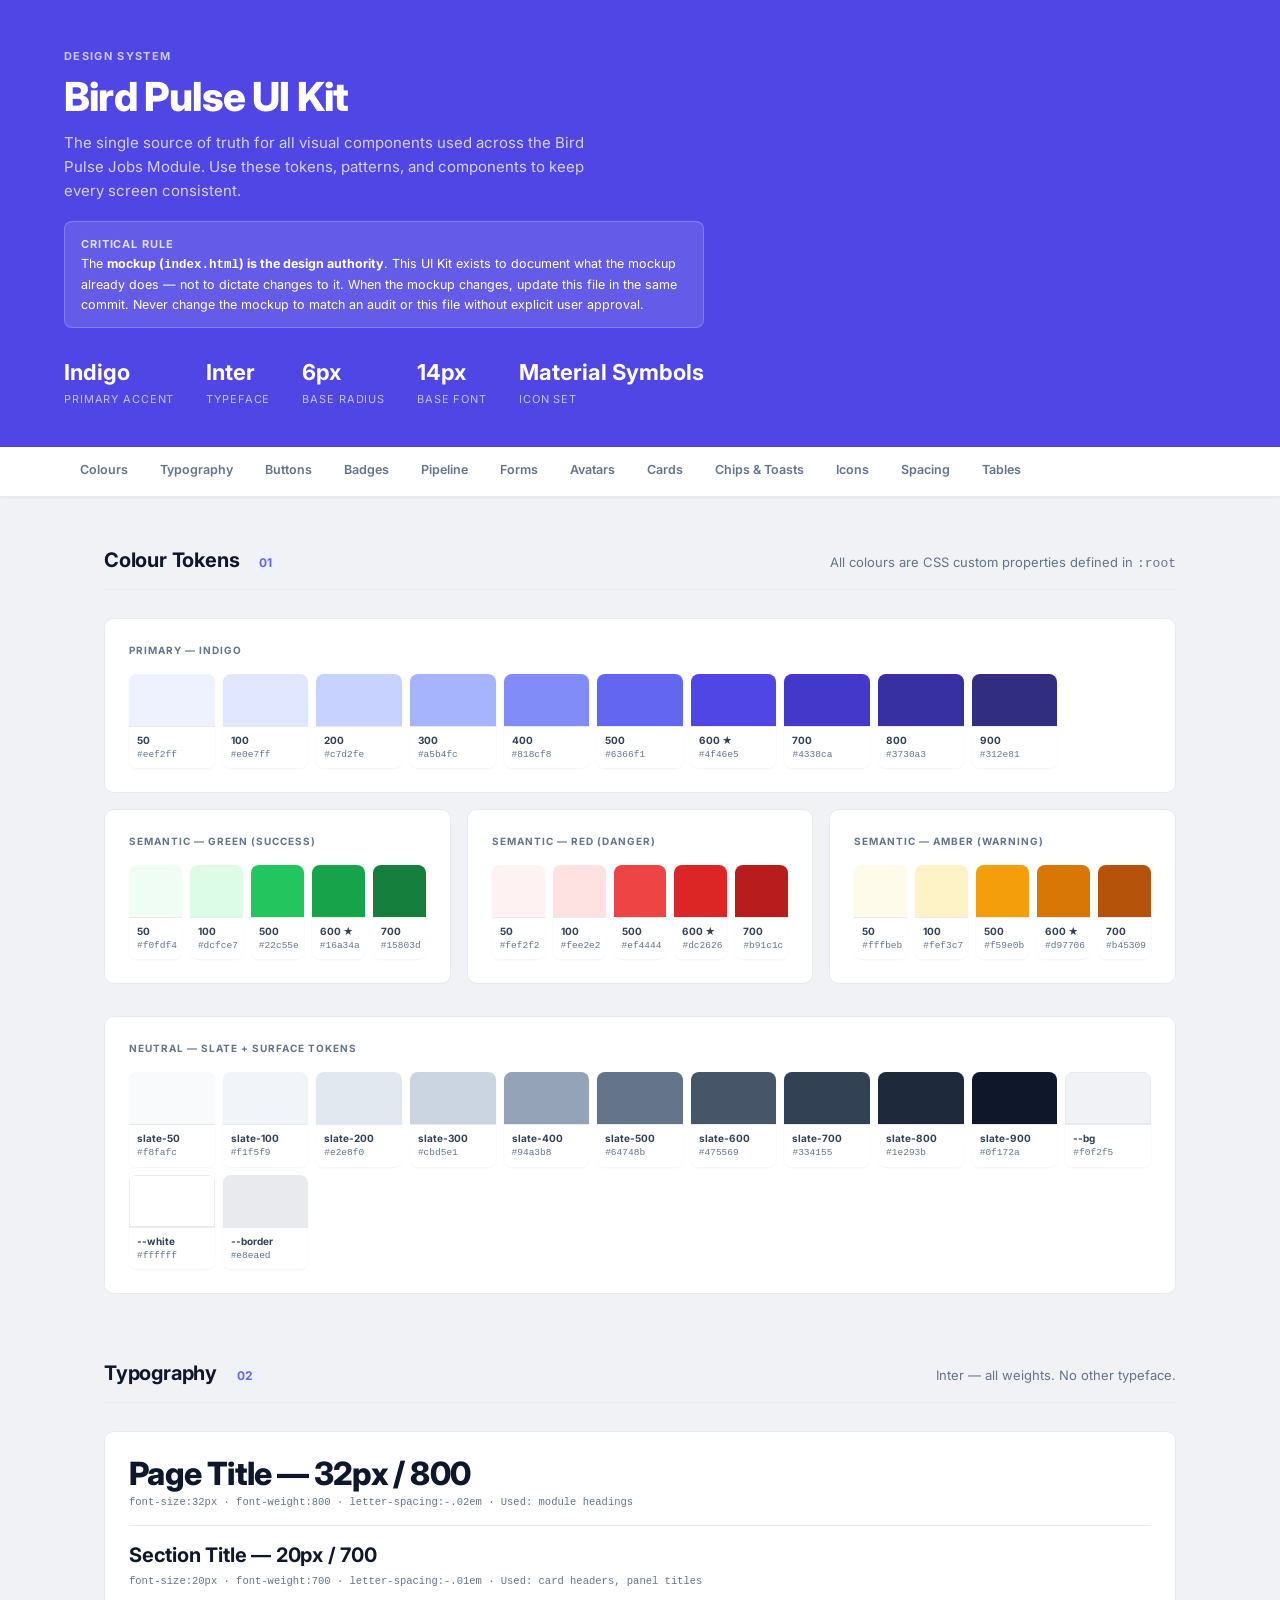
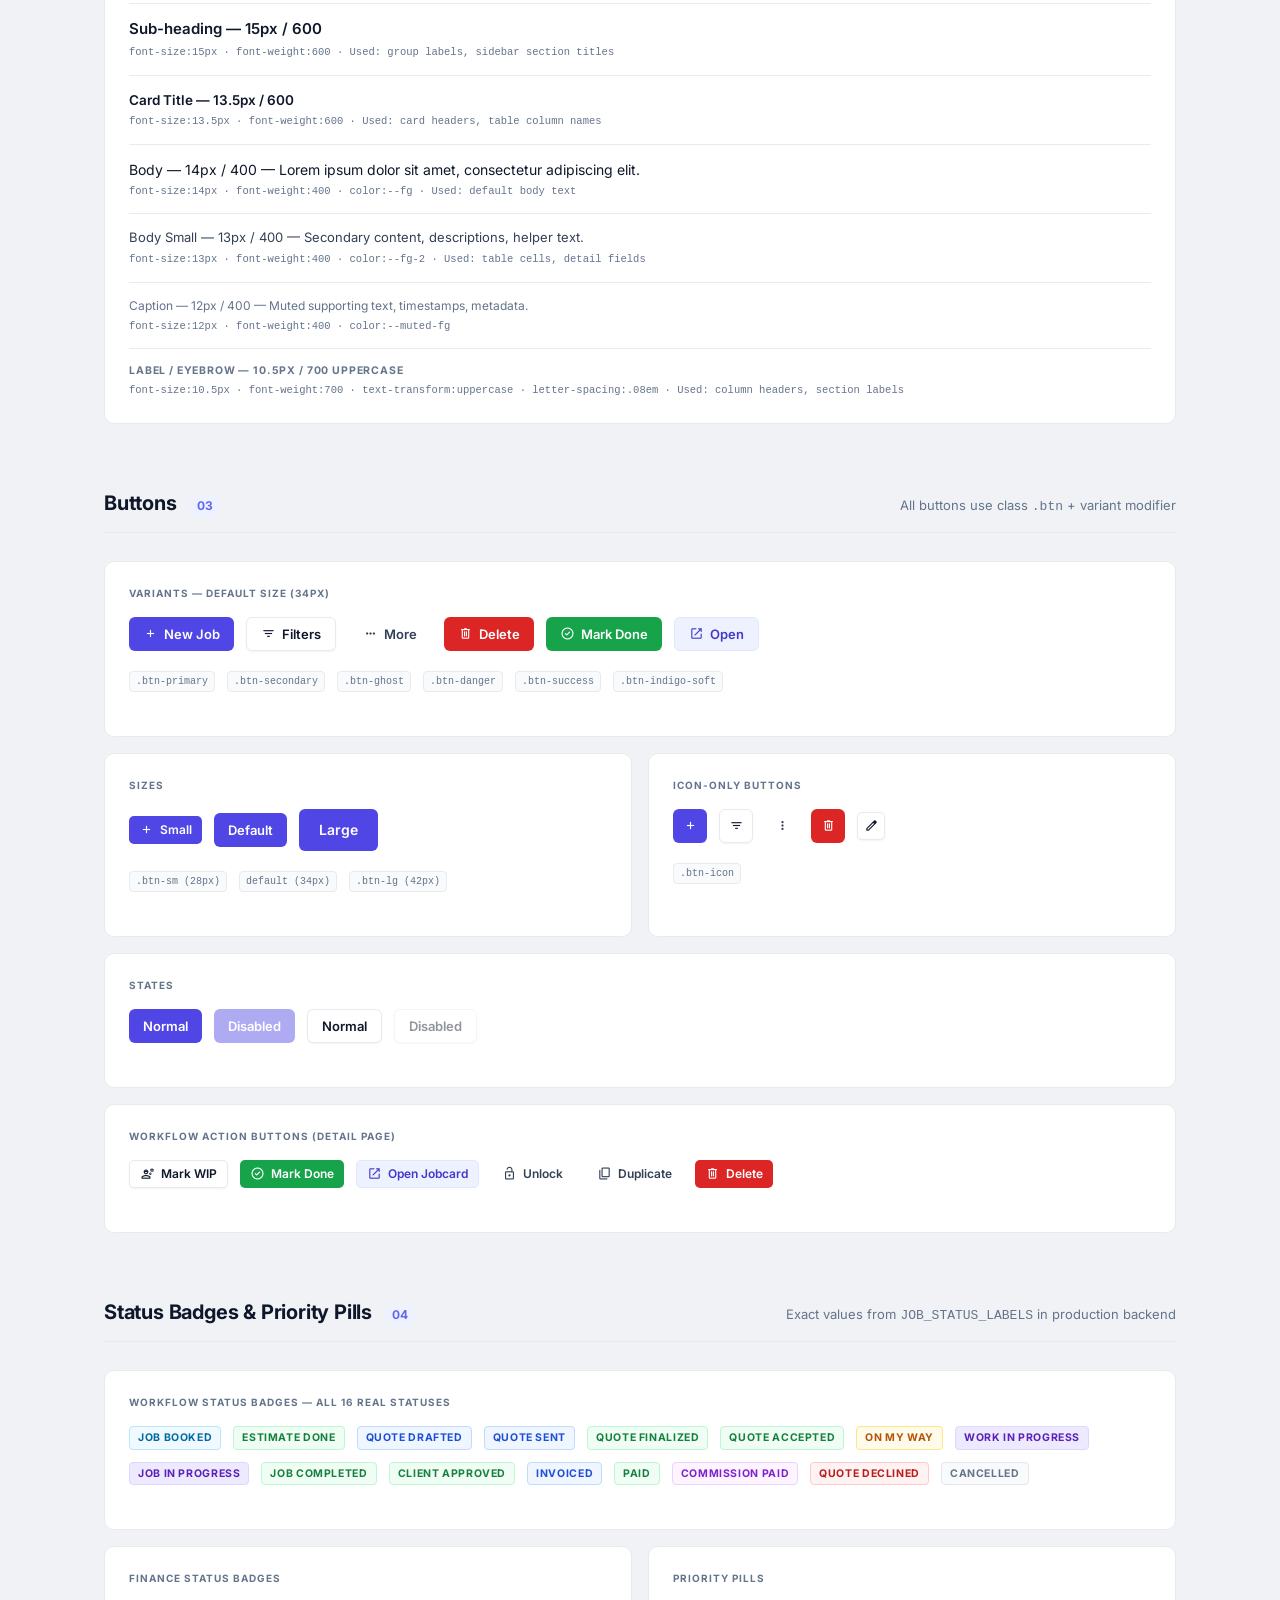
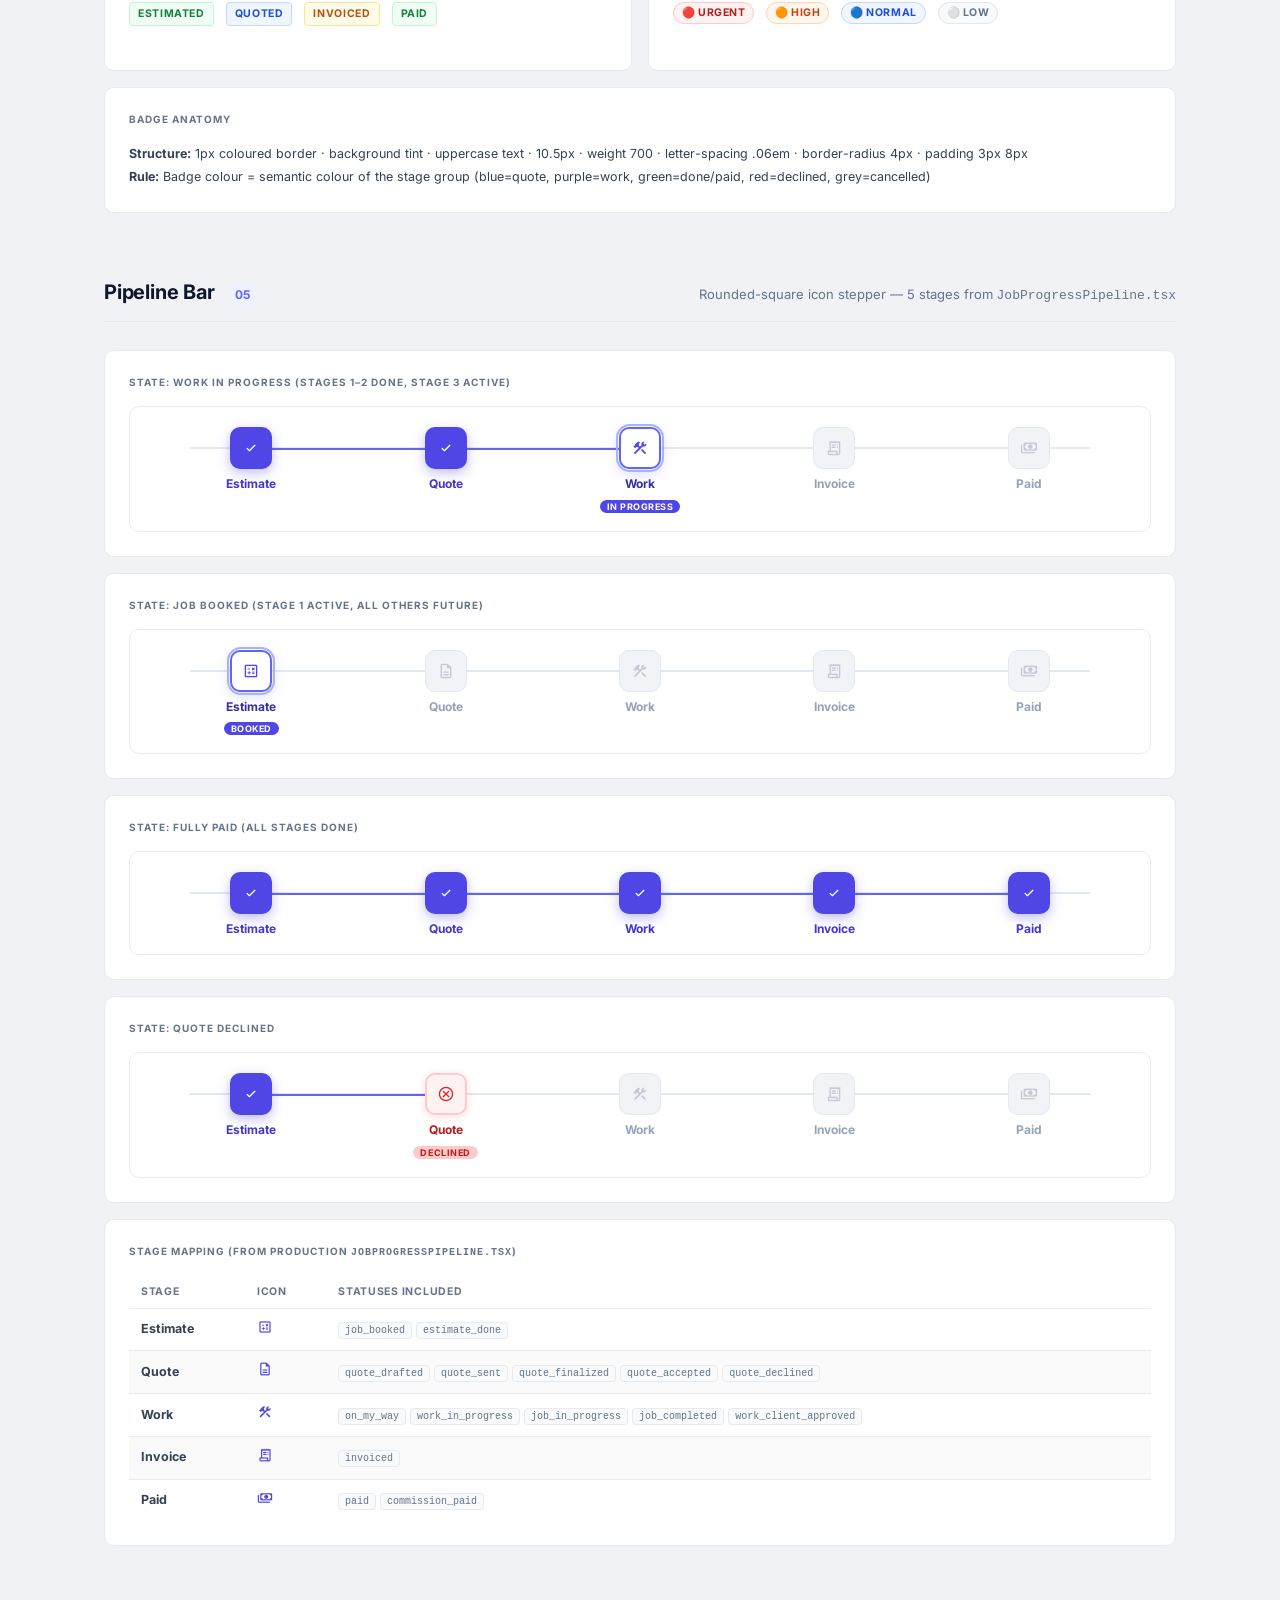
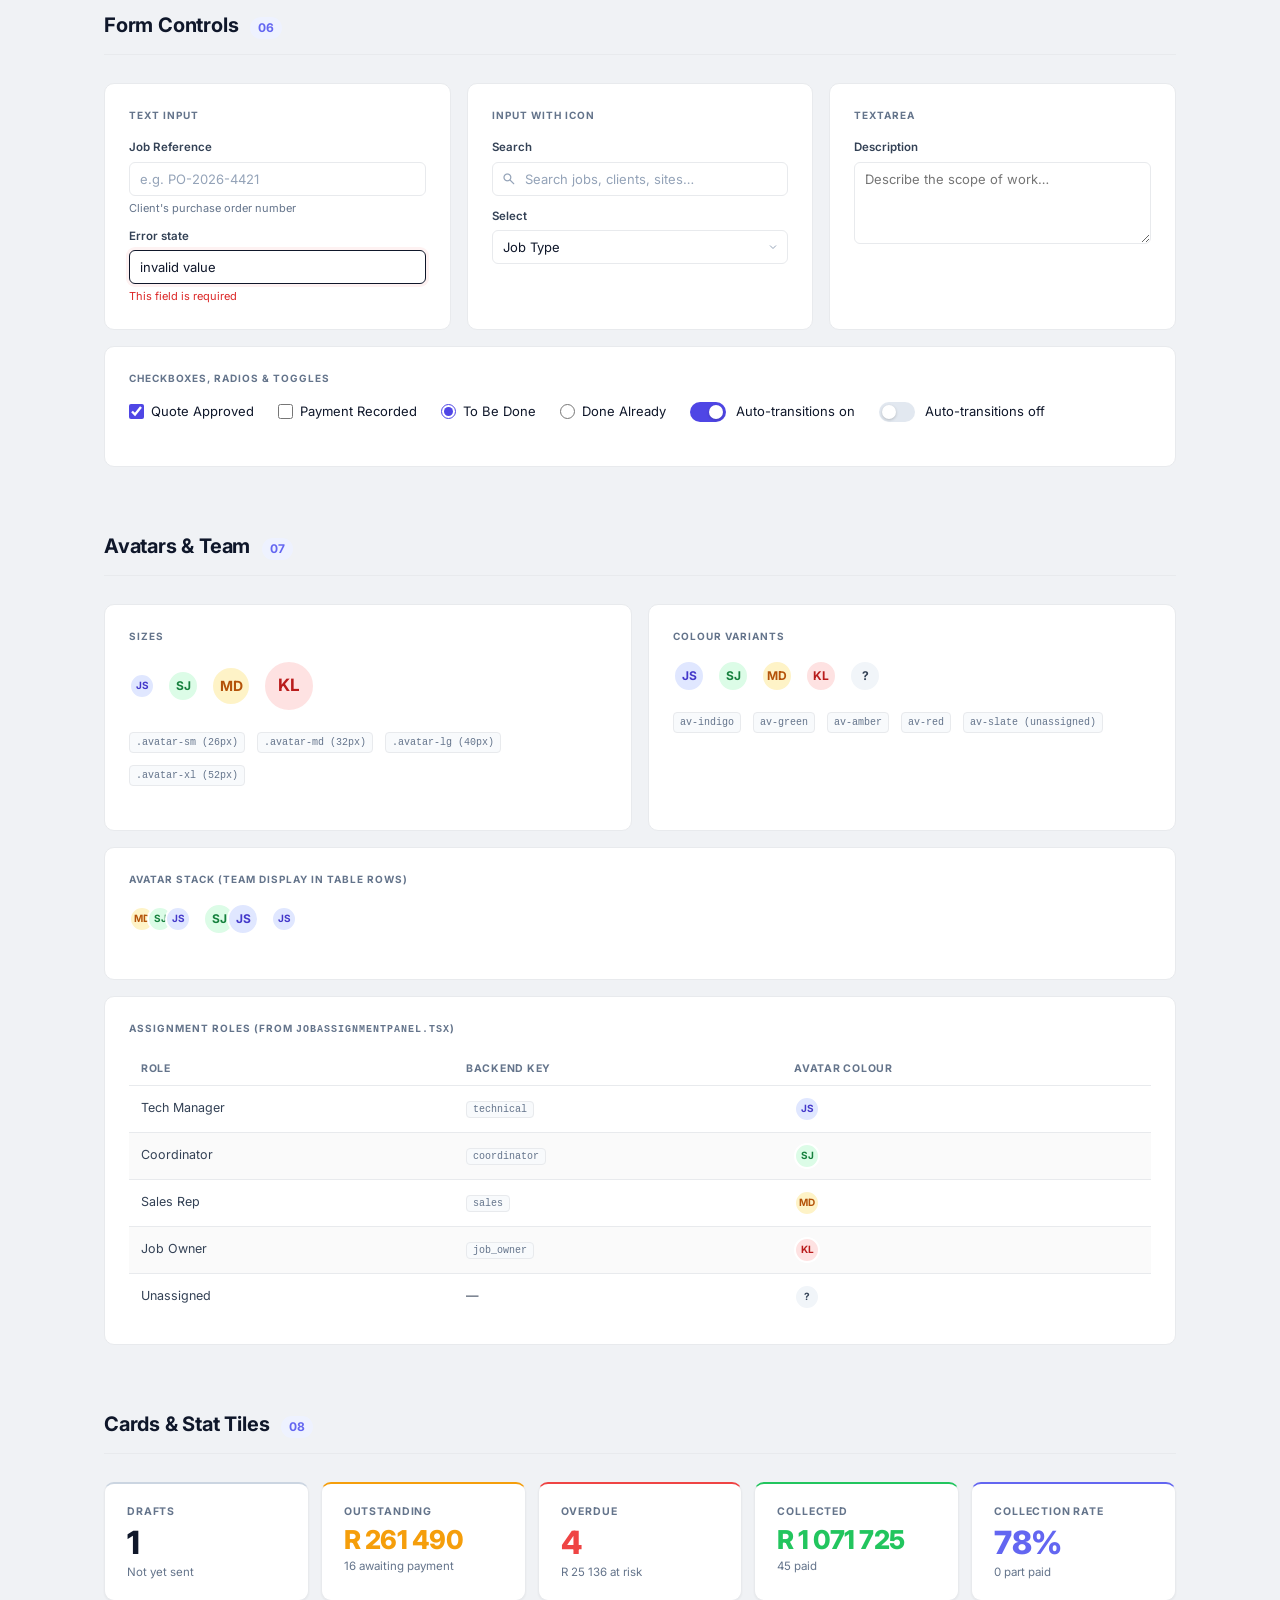
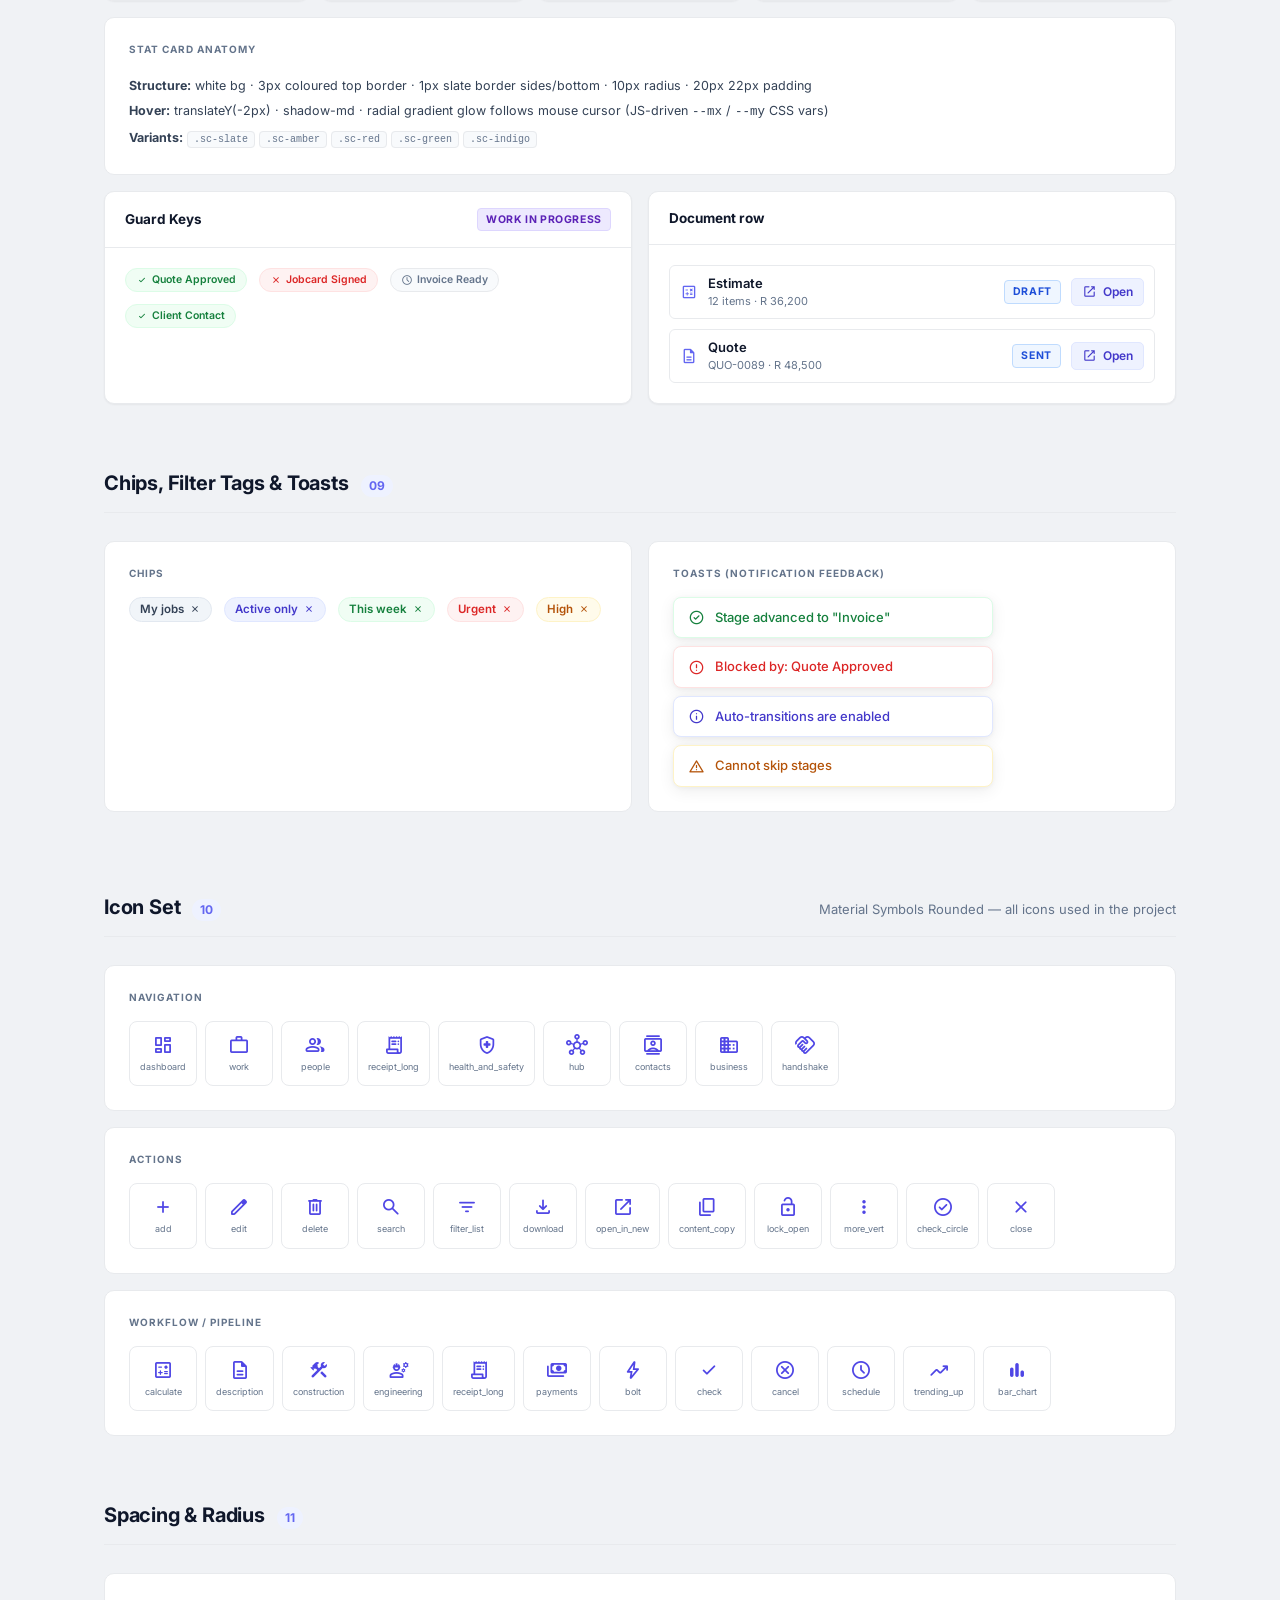
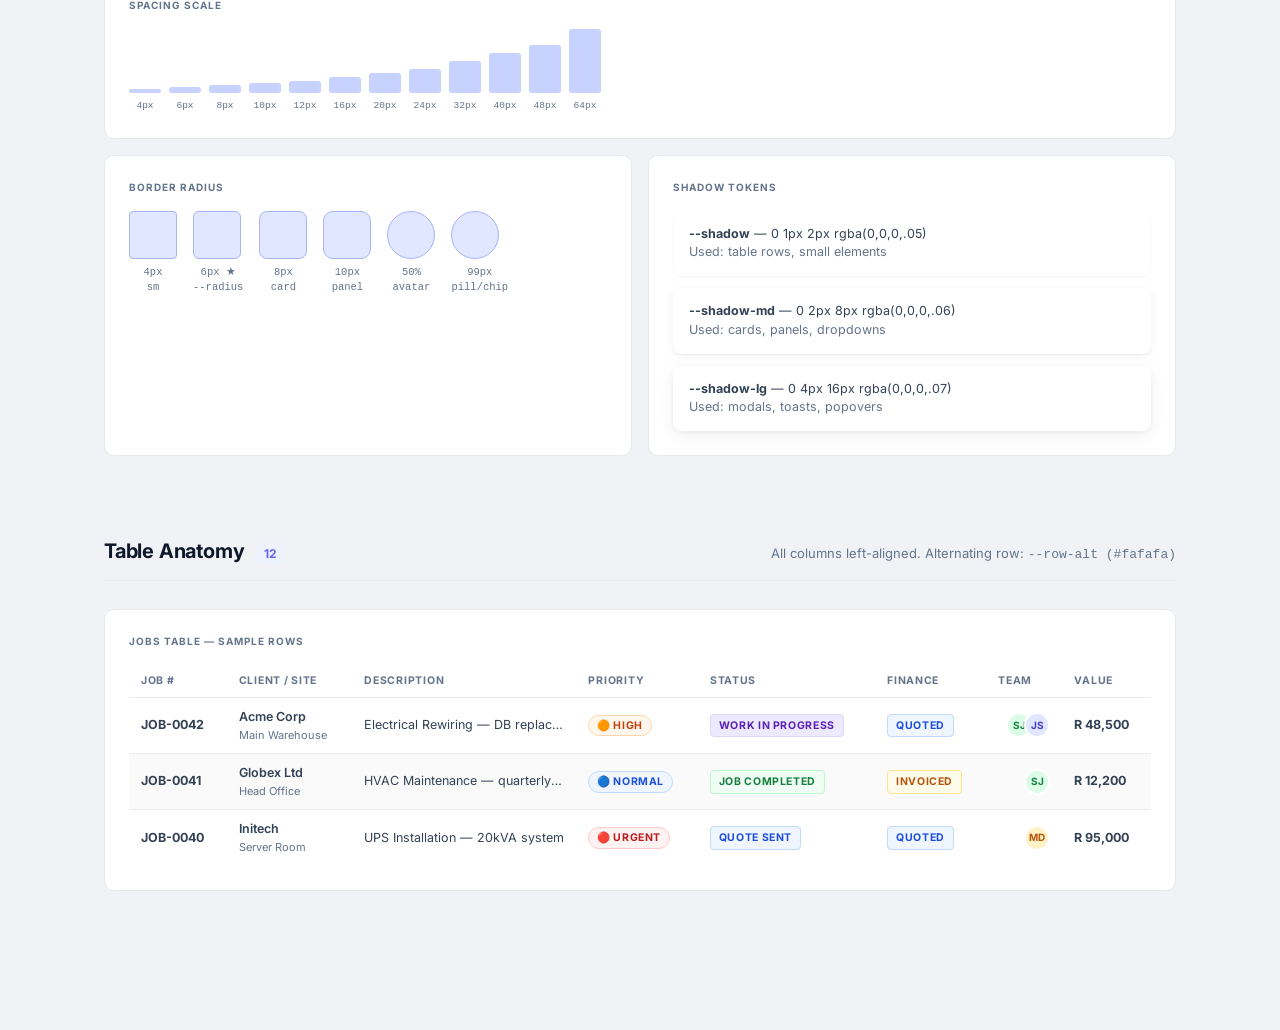
==== commit ae208a05: "docs: correct the rule — mockup is the standard, notes/kit document it CONVERSATION_NOTES.md: - Adde" ====
--- a/ui-kit.html
+++ b/ui-kit.html
@@ -332,6 +332,10 @@
   <div class="kit-header-eyebrow">Design System</div>
   <div class="kit-header-title">Bird Pulse UI Kit</div>
   <div class="kit-header-sub">The single source of truth for all visual components used across the Bird Pulse Jobs Module. Use these tokens, patterns, and components to keep every screen consistent.</div>
+  <div style="margin-top:18px;background:rgba(255,255,255,.12);border:1px solid rgba(255,255,255,.2);border-radius:8px;padding:12px 16px;font-size:12.5px;line-height:1.6;max-width:640px">
+    <strong style="font-size:11px;text-transform:uppercase;letter-spacing:.08em;opacity:.8">Critical Rule</strong><br>
+    The <strong>mockup (<code>index.html</code>) is the design authority</strong>. This UI Kit exists to document what the mockup already does — not to dictate changes to it. When the mockup changes, update this file in the same commit. Never change the mockup to match an audit or this file without explicit user approval.
+  </div>
   <div class="kit-header-meta">
     <div class="kit-header-meta-item"><span class="val">Indigo</span><span class="lbl">Primary accent</span></div>
     <div class="kit-header-meta-item"><span class="val">Inter</span><span class="lbl">Typeface</span></div>
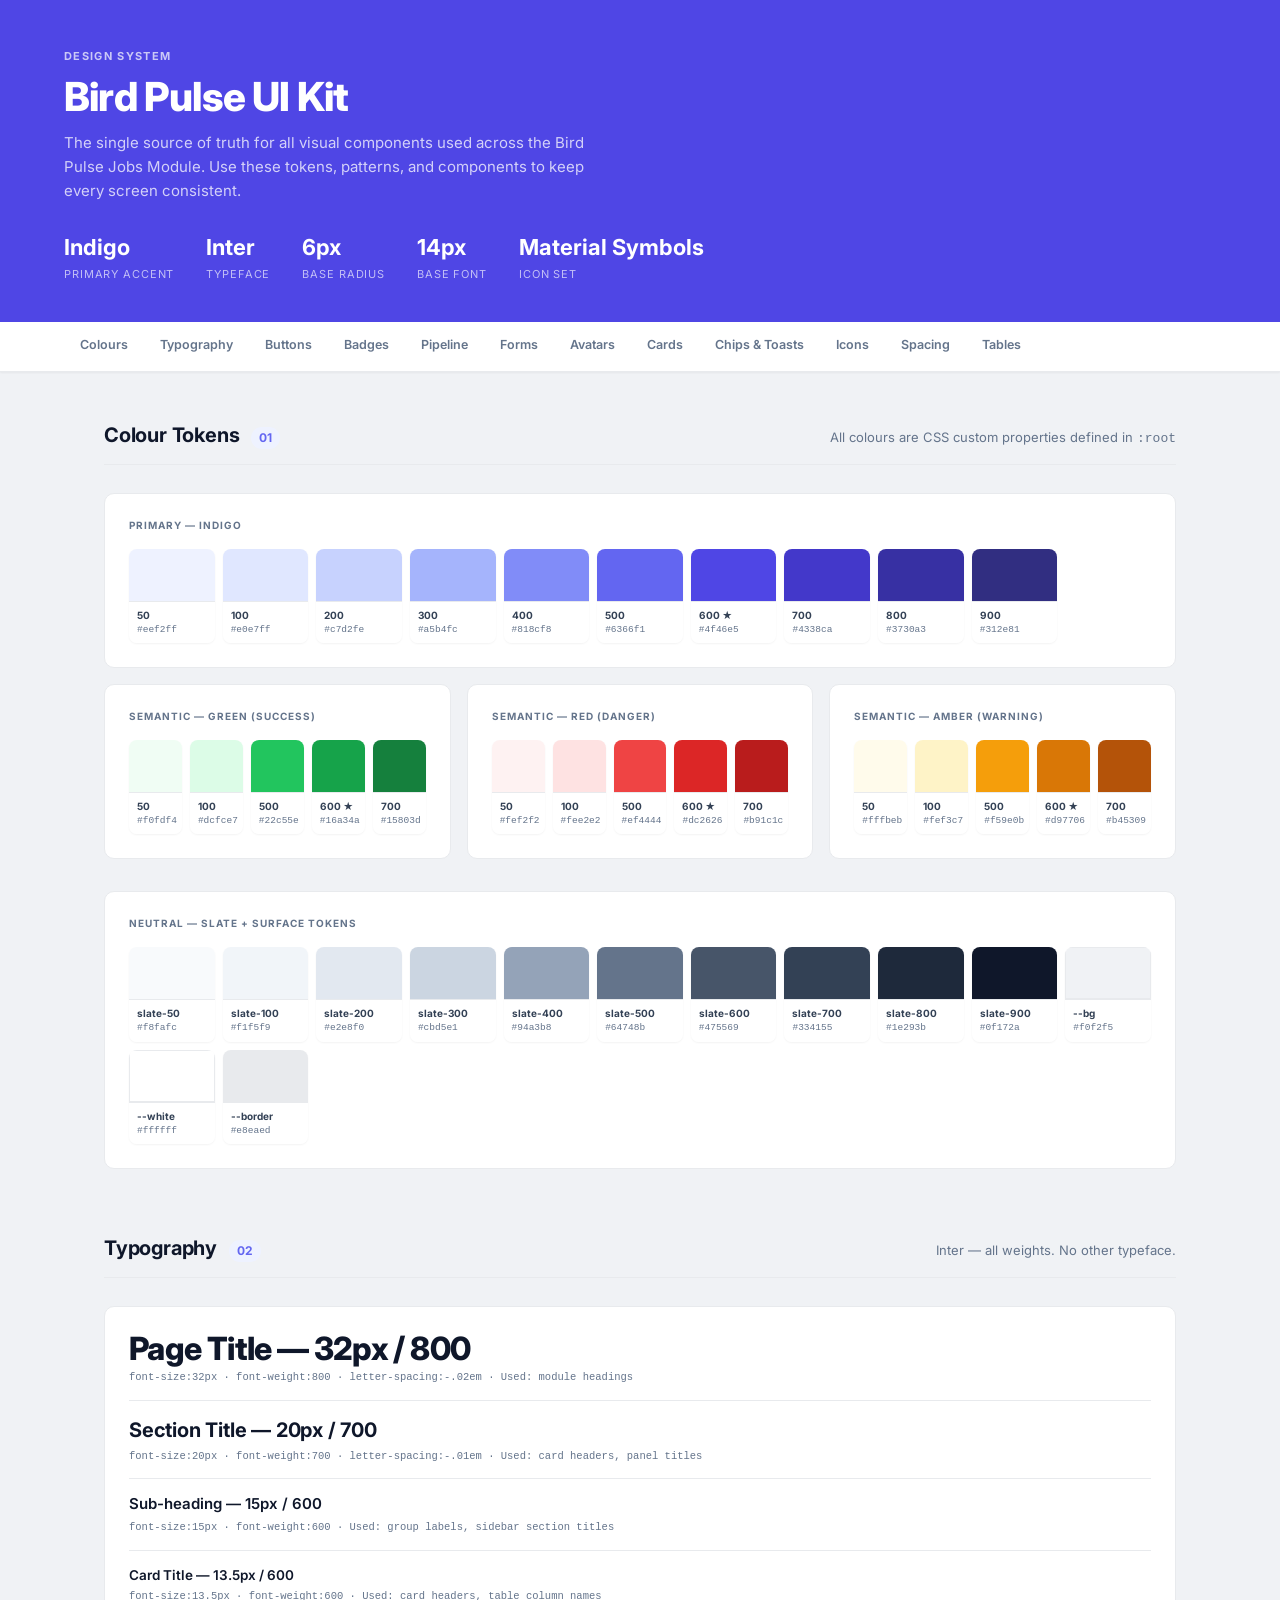
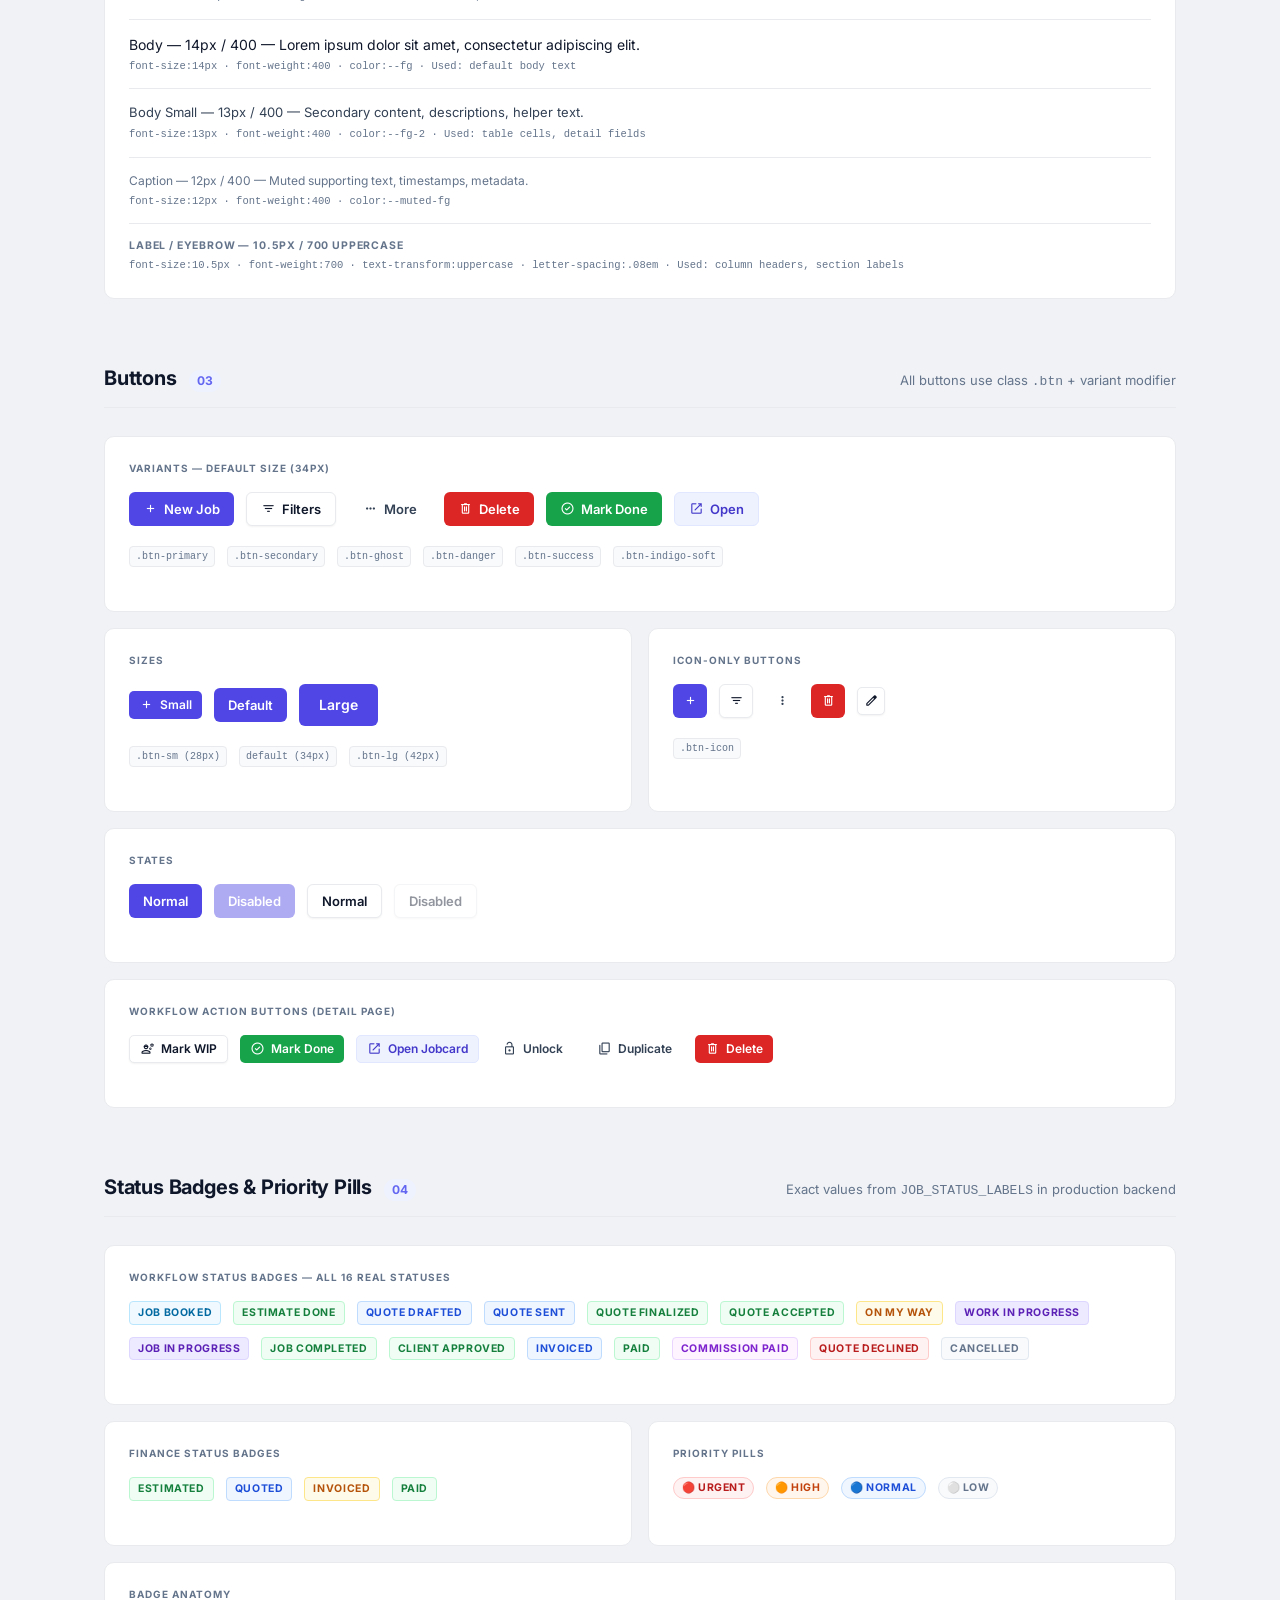
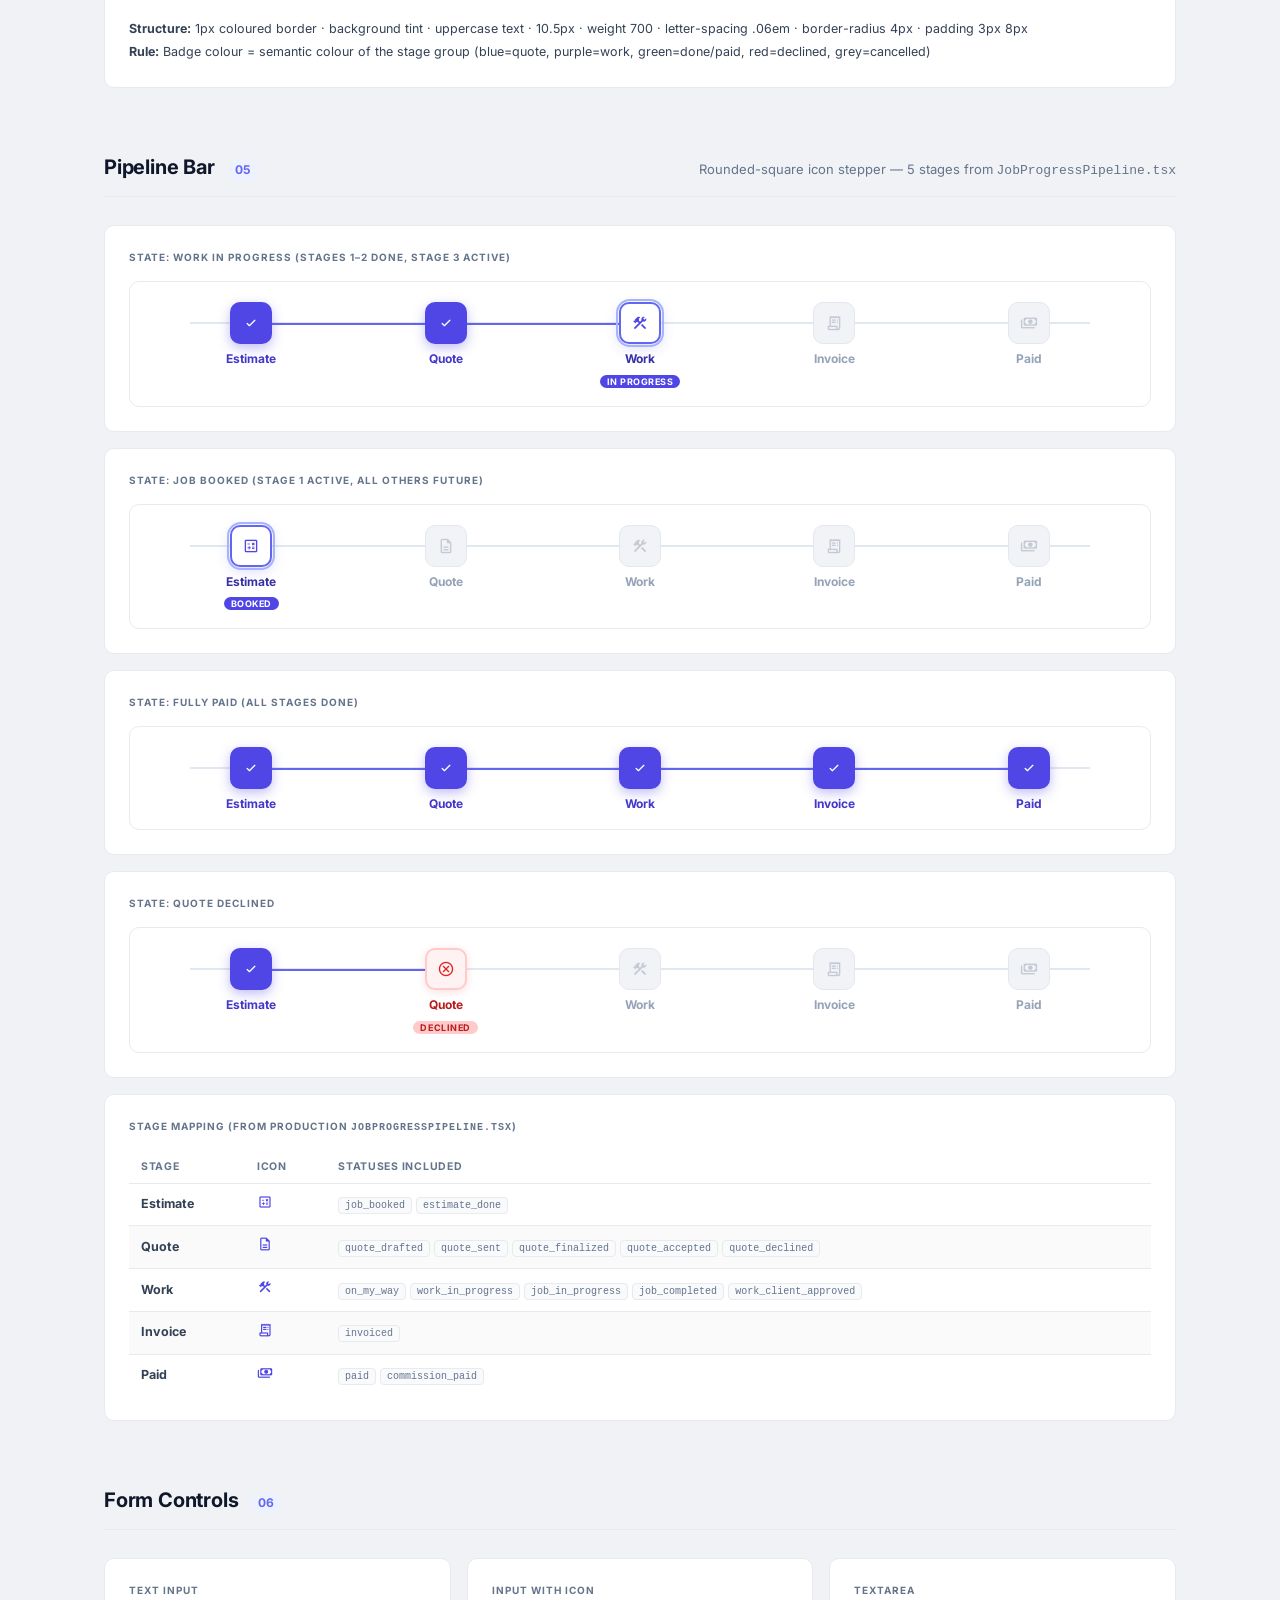
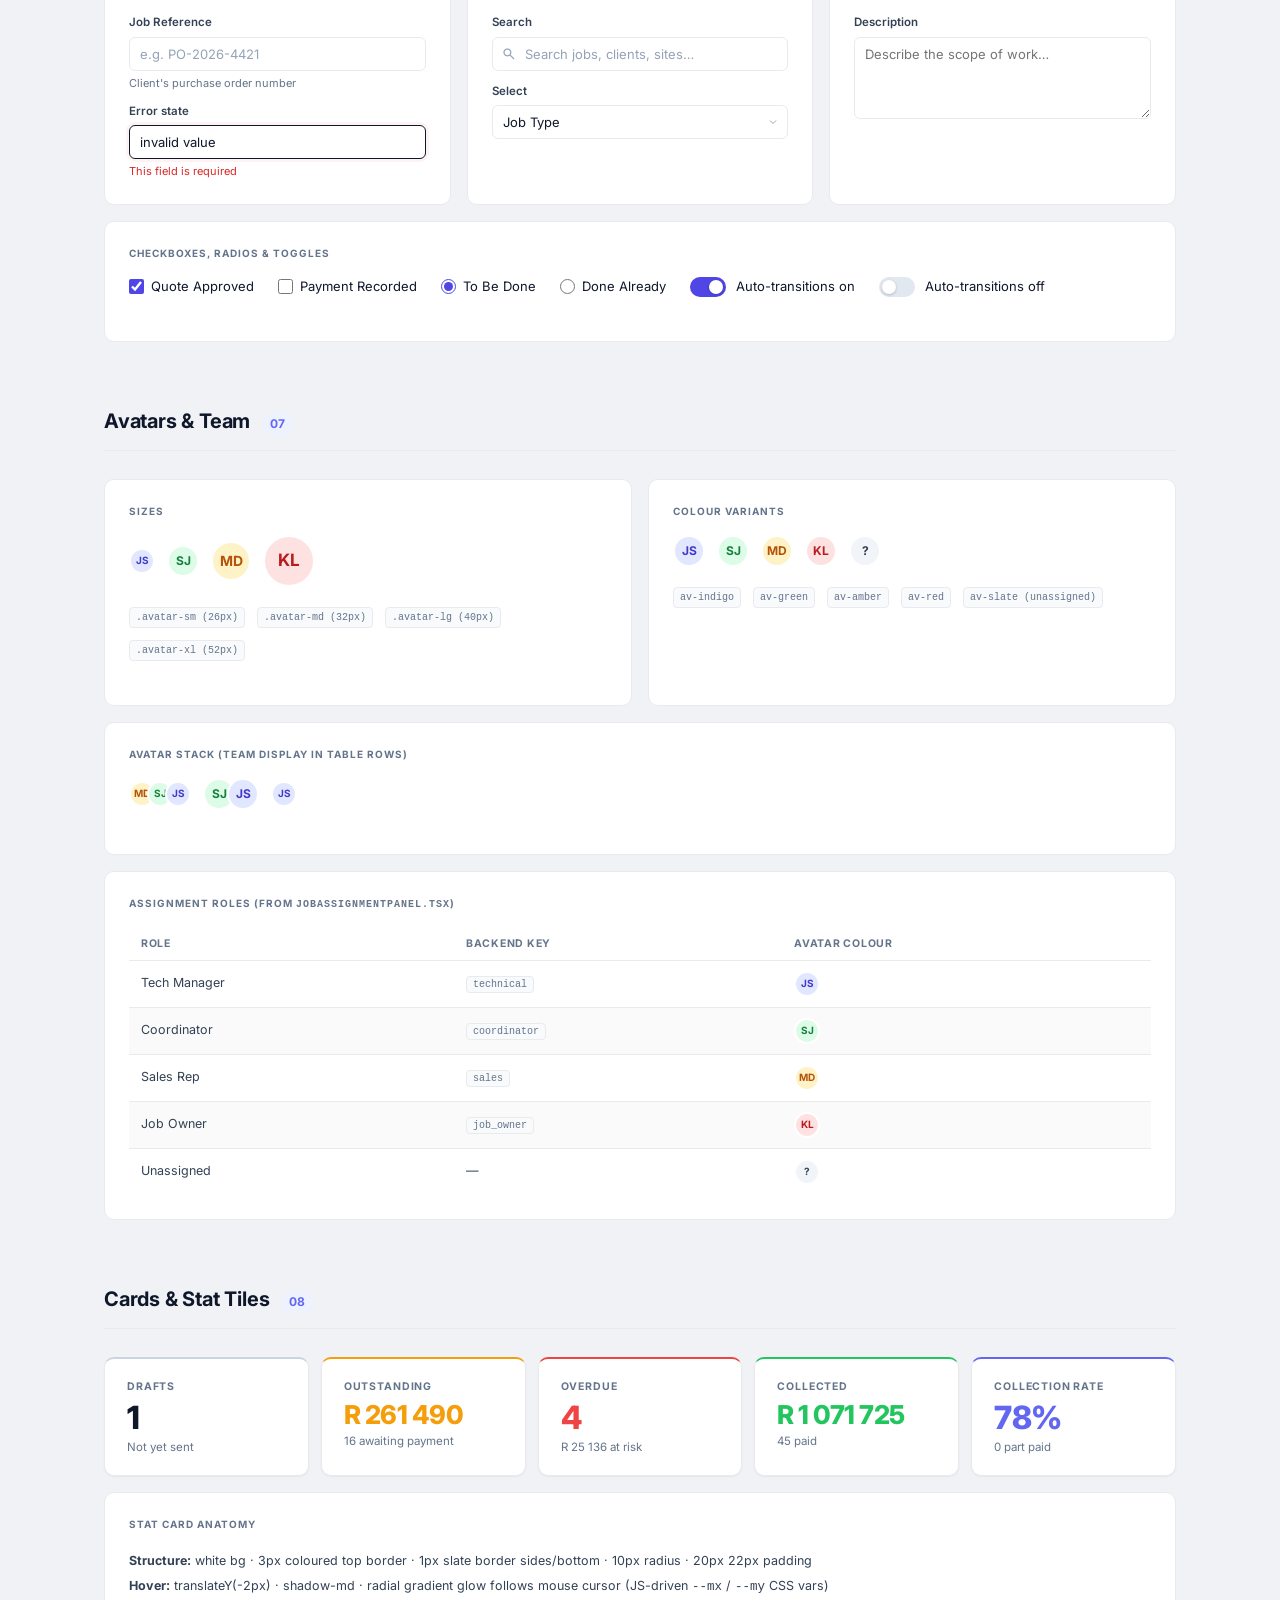
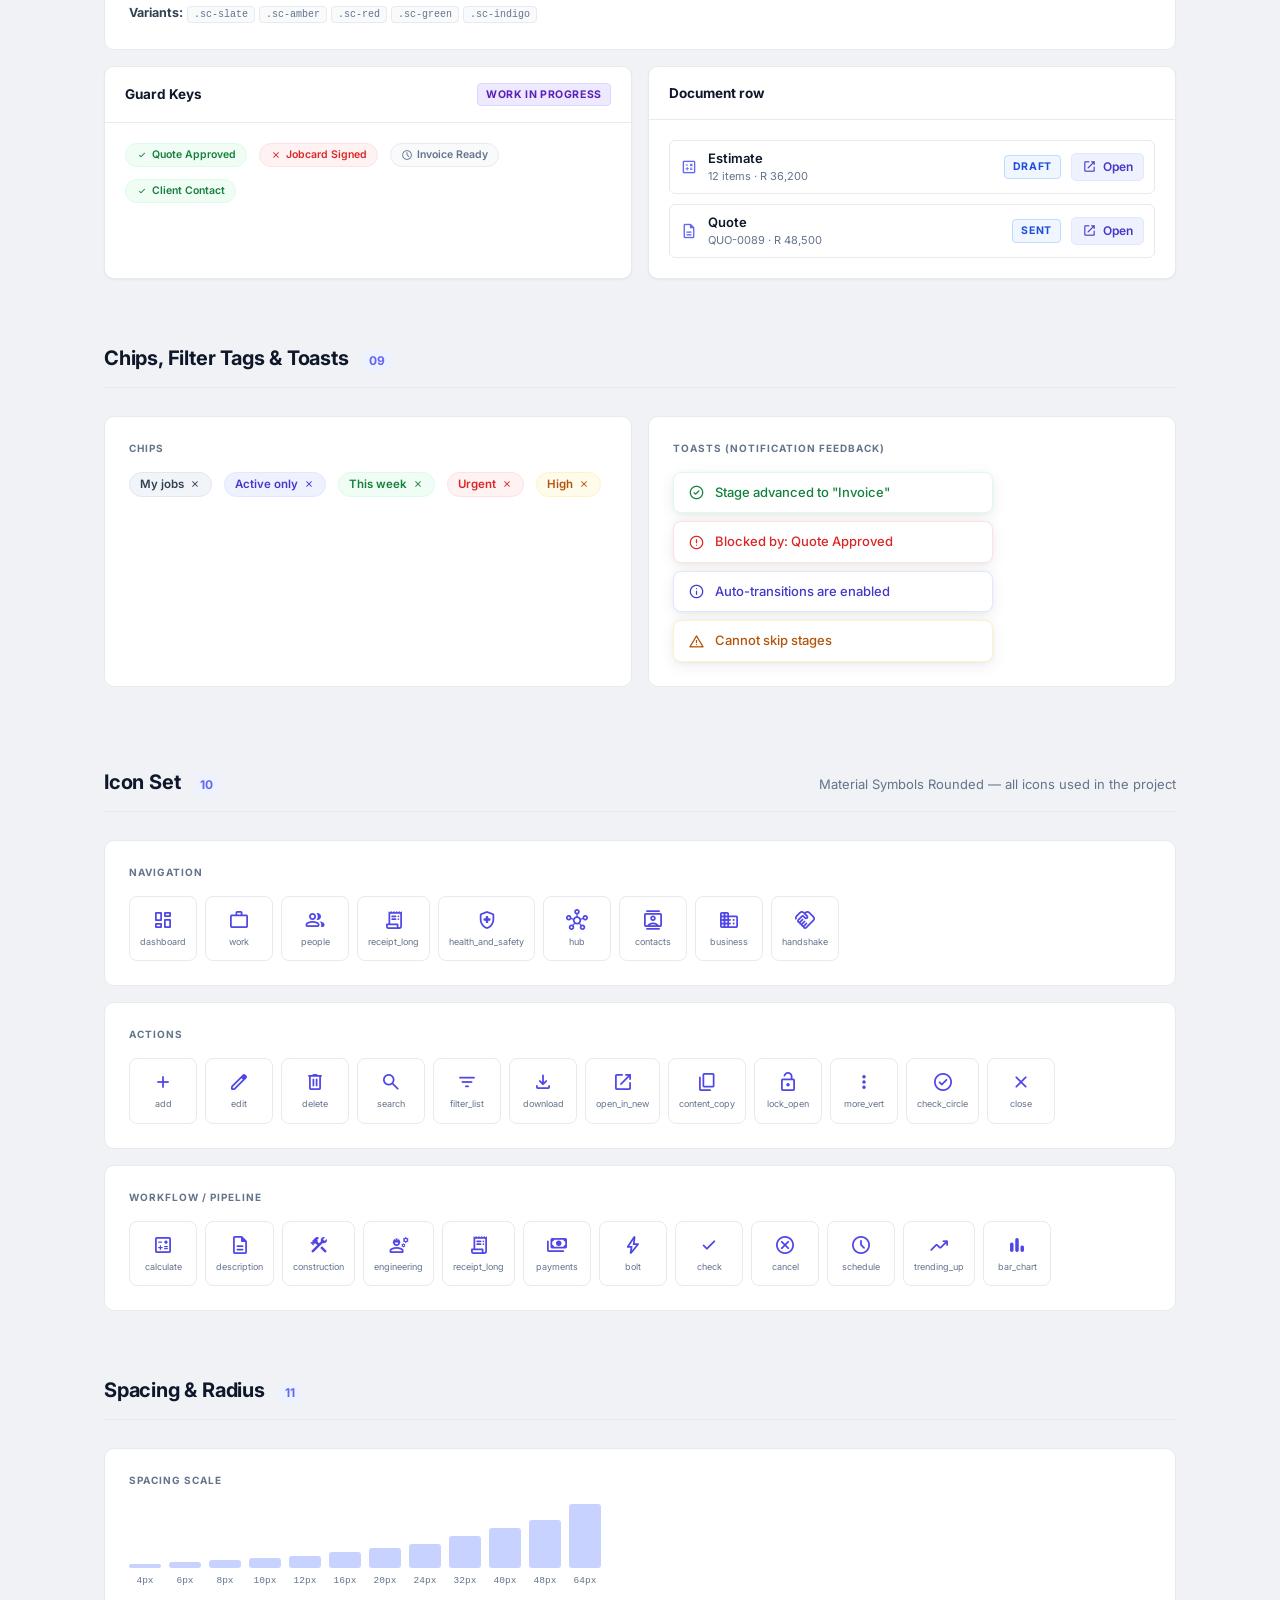
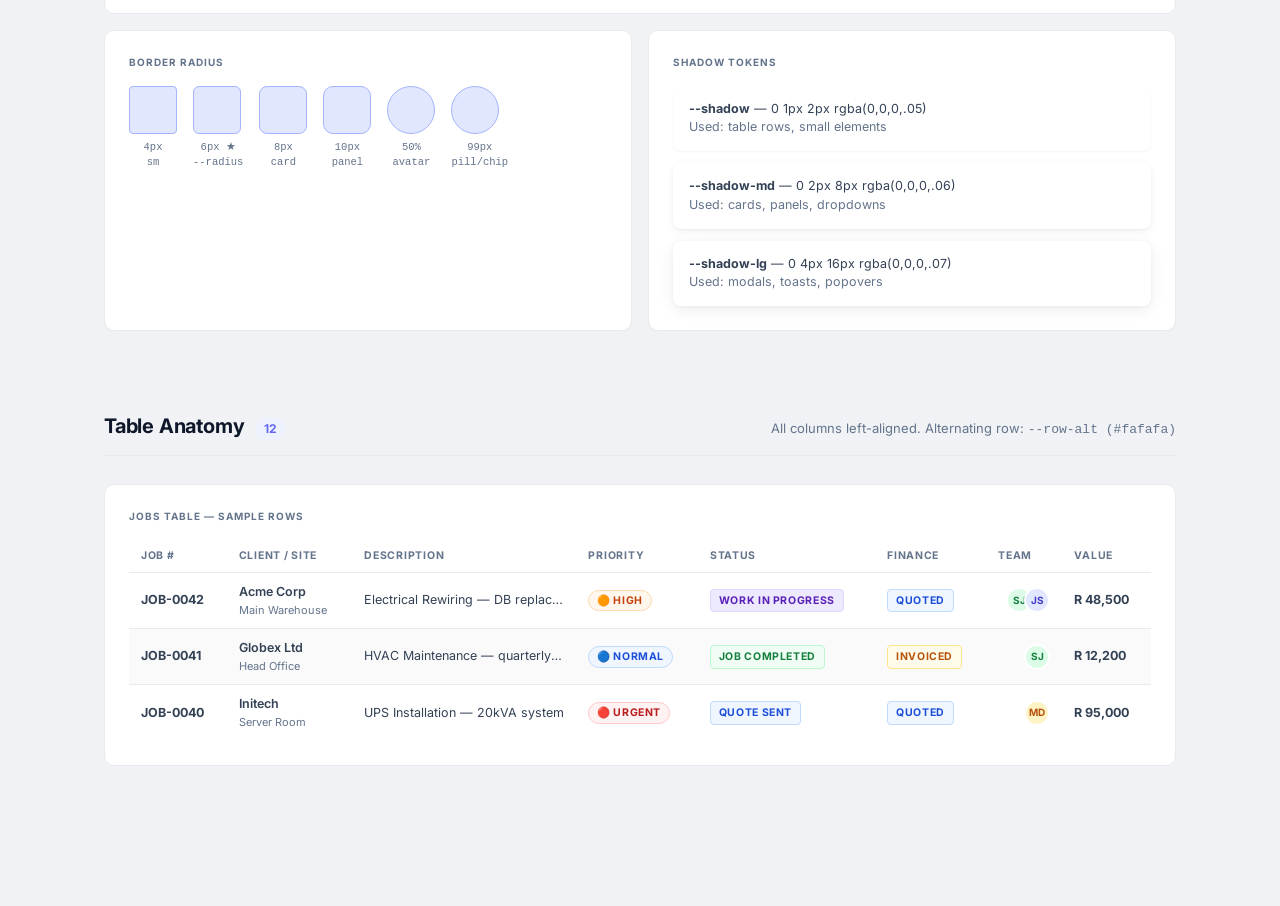
==== commit 8c5ccb9c: "revert: full restore to d9ad3eb — remove all session changes Restoring repo to exact state of commit" ====
--- a/ui-kit.html
+++ b/ui-kit.html
@@ -332,10 +332,6 @@
   <div class="kit-header-eyebrow">Design System</div>
   <div class="kit-header-title">Bird Pulse UI Kit</div>
   <div class="kit-header-sub">The single source of truth for all visual components used across the Bird Pulse Jobs Module. Use these tokens, patterns, and components to keep every screen consistent.</div>
-  <div style="margin-top:18px;background:rgba(255,255,255,.12);border:1px solid rgba(255,255,255,.2);border-radius:8px;padding:12px 16px;font-size:12.5px;line-height:1.6;max-width:640px">
-    <strong style="font-size:11px;text-transform:uppercase;letter-spacing:.08em;opacity:.8">Critical Rule</strong><br>
-    The <strong>mockup (<code>index.html</code>) is the design authority</strong>. This UI Kit exists to document what the mockup already does — not to dictate changes to it. When the mockup changes, update this file in the same commit. Never change the mockup to match an audit or this file without explicit user approval.
-  </div>
   <div class="kit-header-meta">
     <div class="kit-header-meta-item"><span class="val">Indigo</span><span class="lbl">Primary accent</span></div>
     <div class="kit-header-meta-item"><span class="val">Inter</span><span class="lbl">Typeface</span></div>
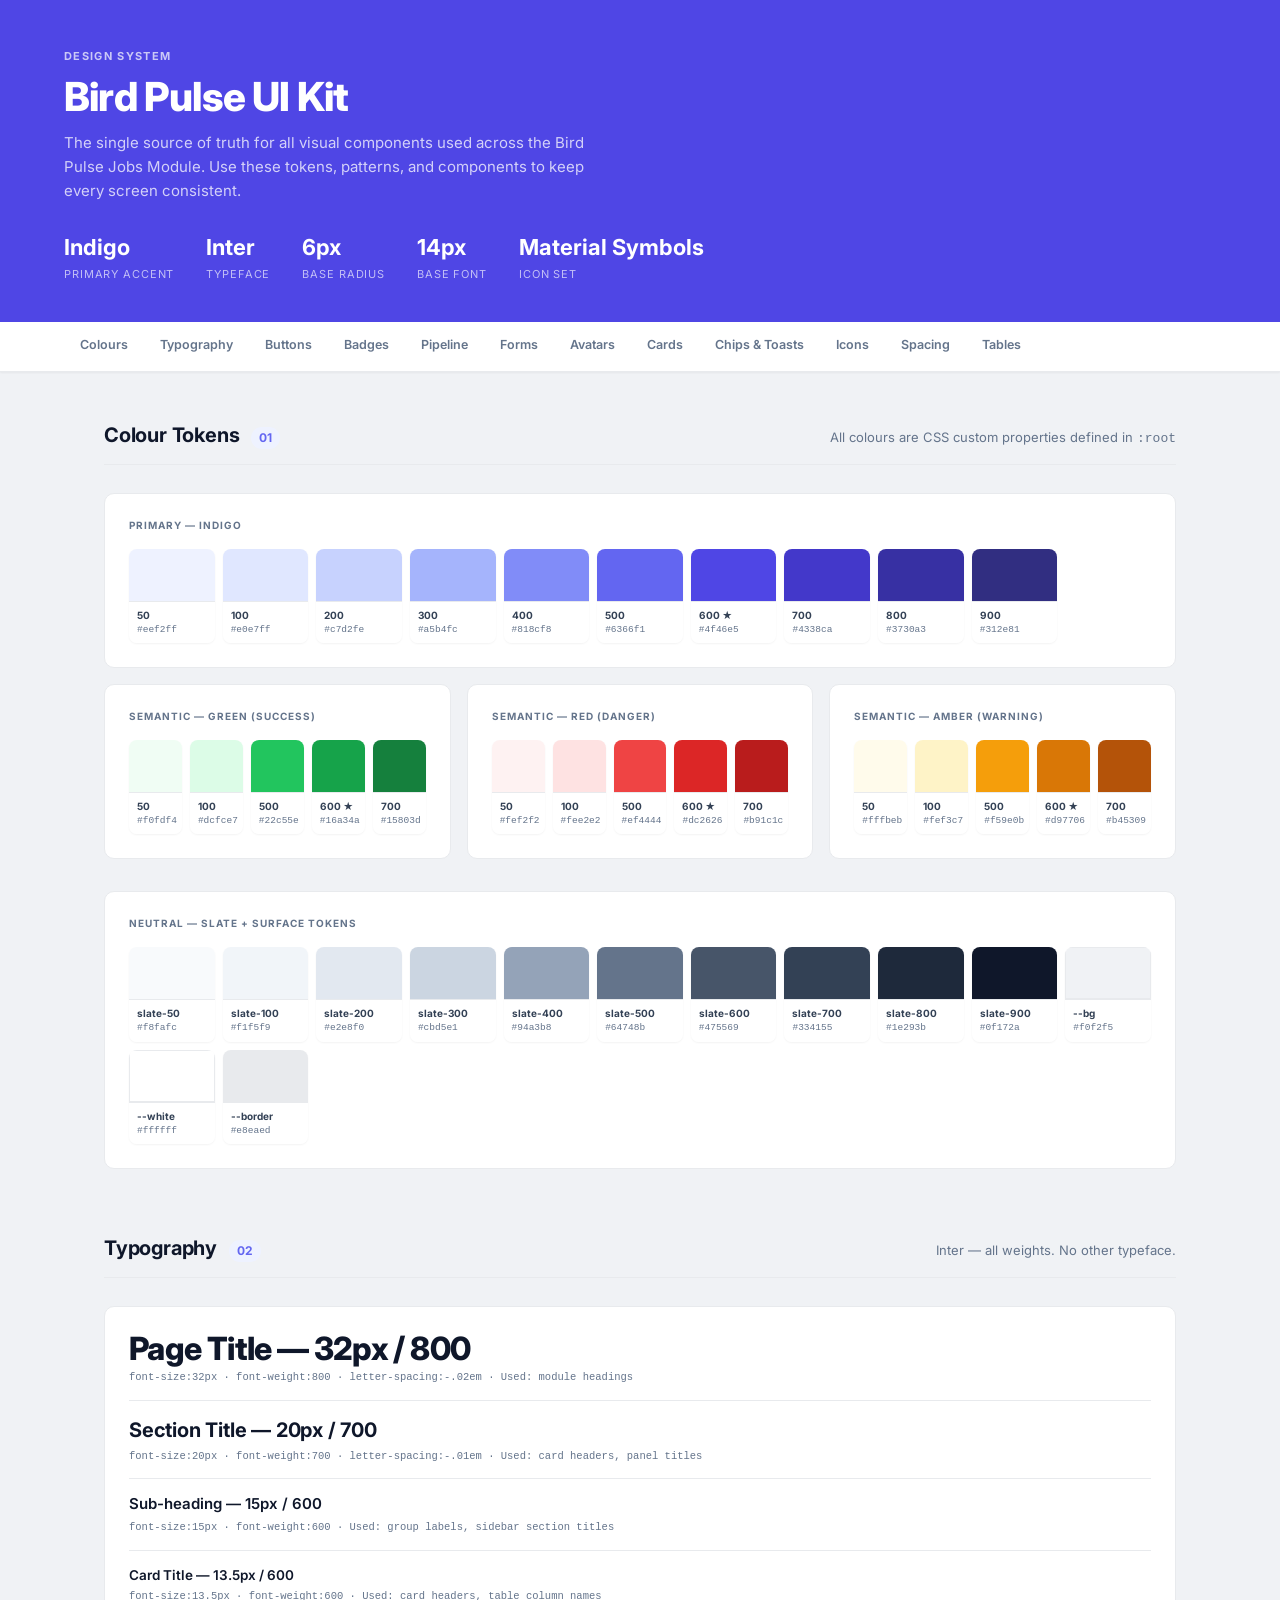
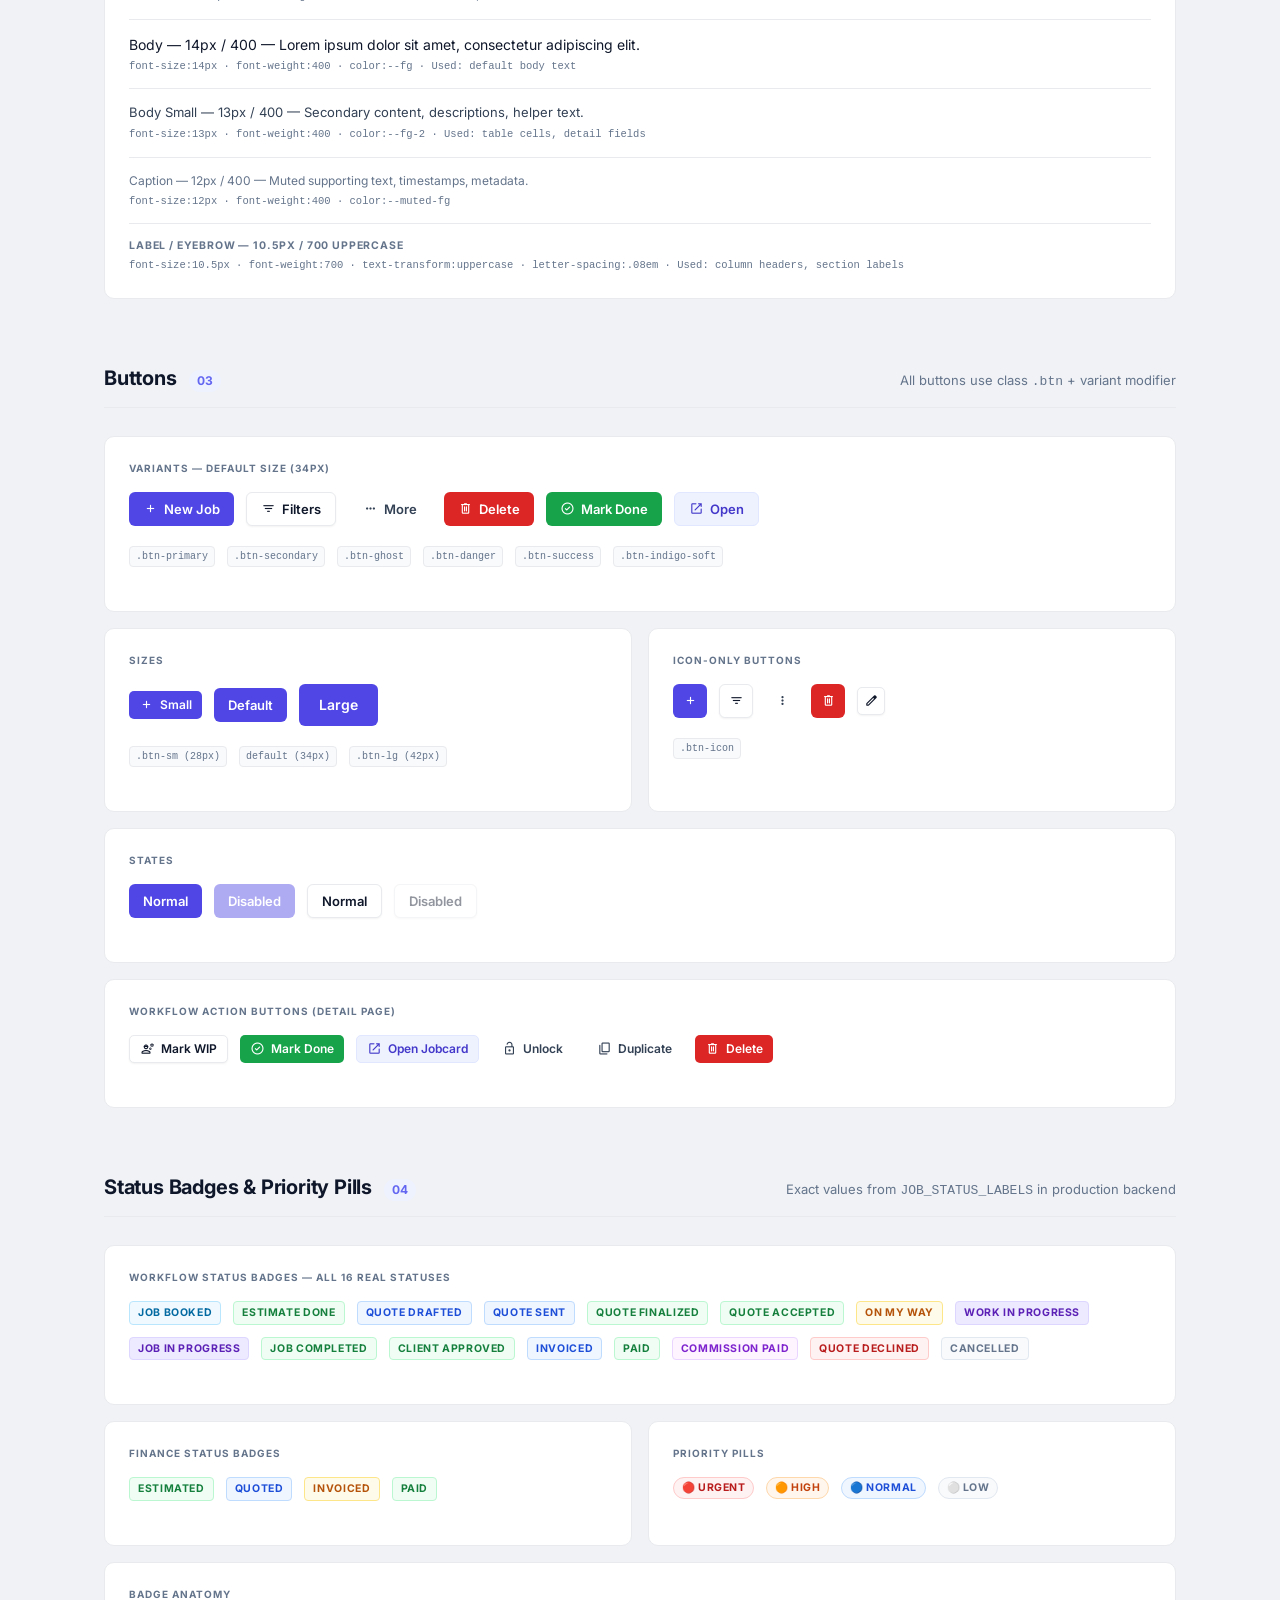
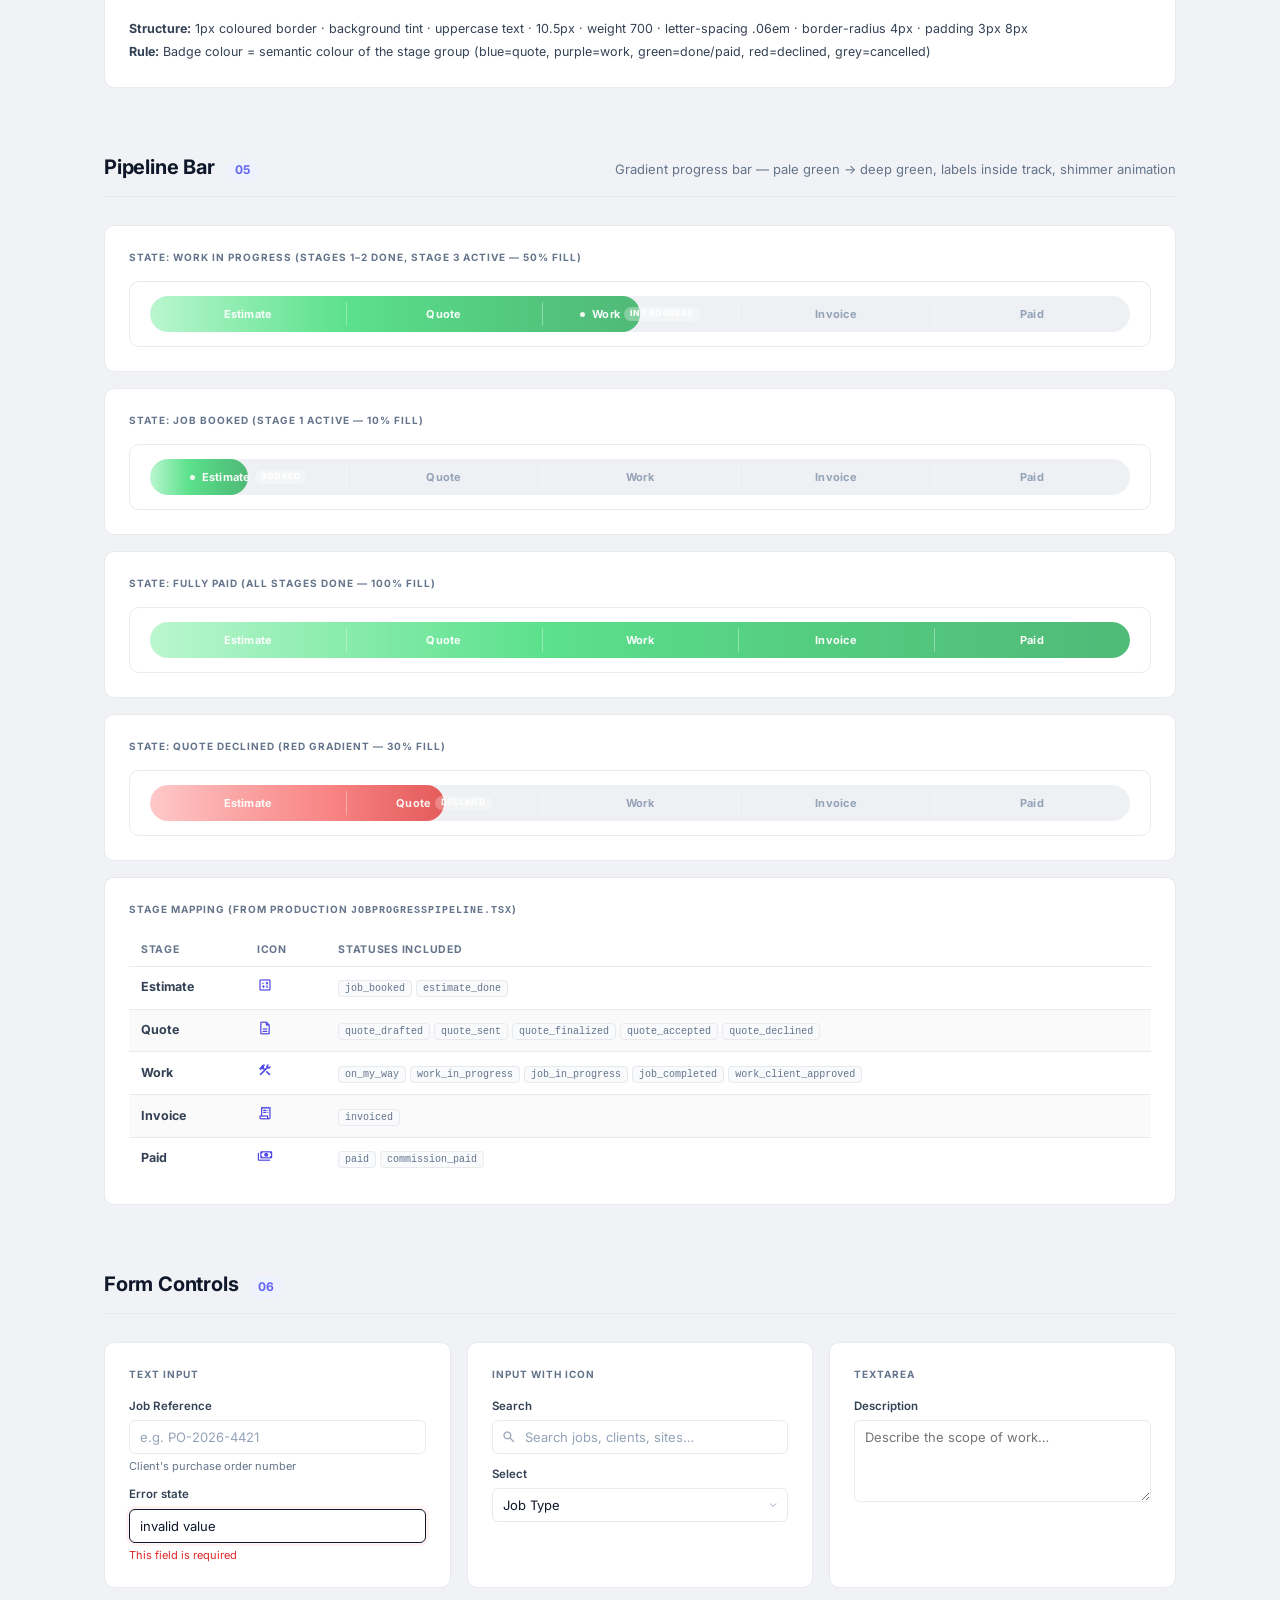
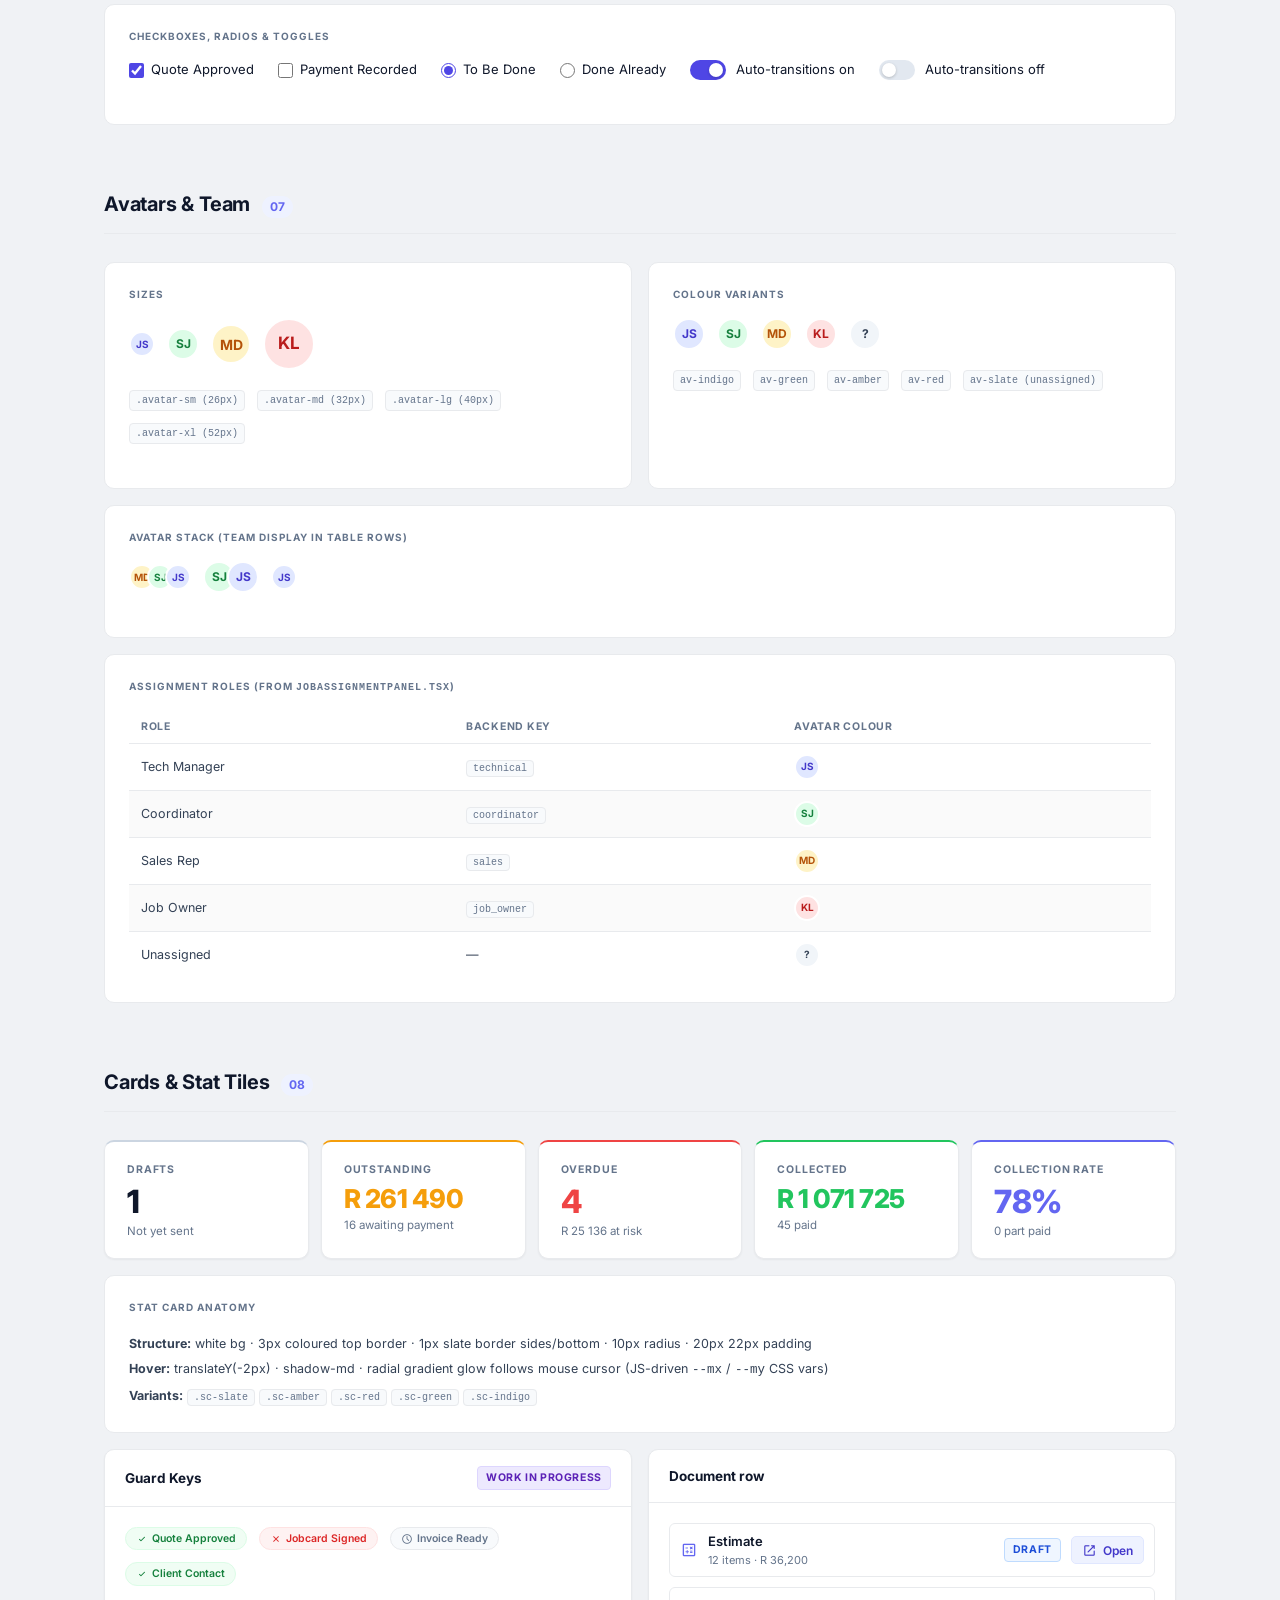
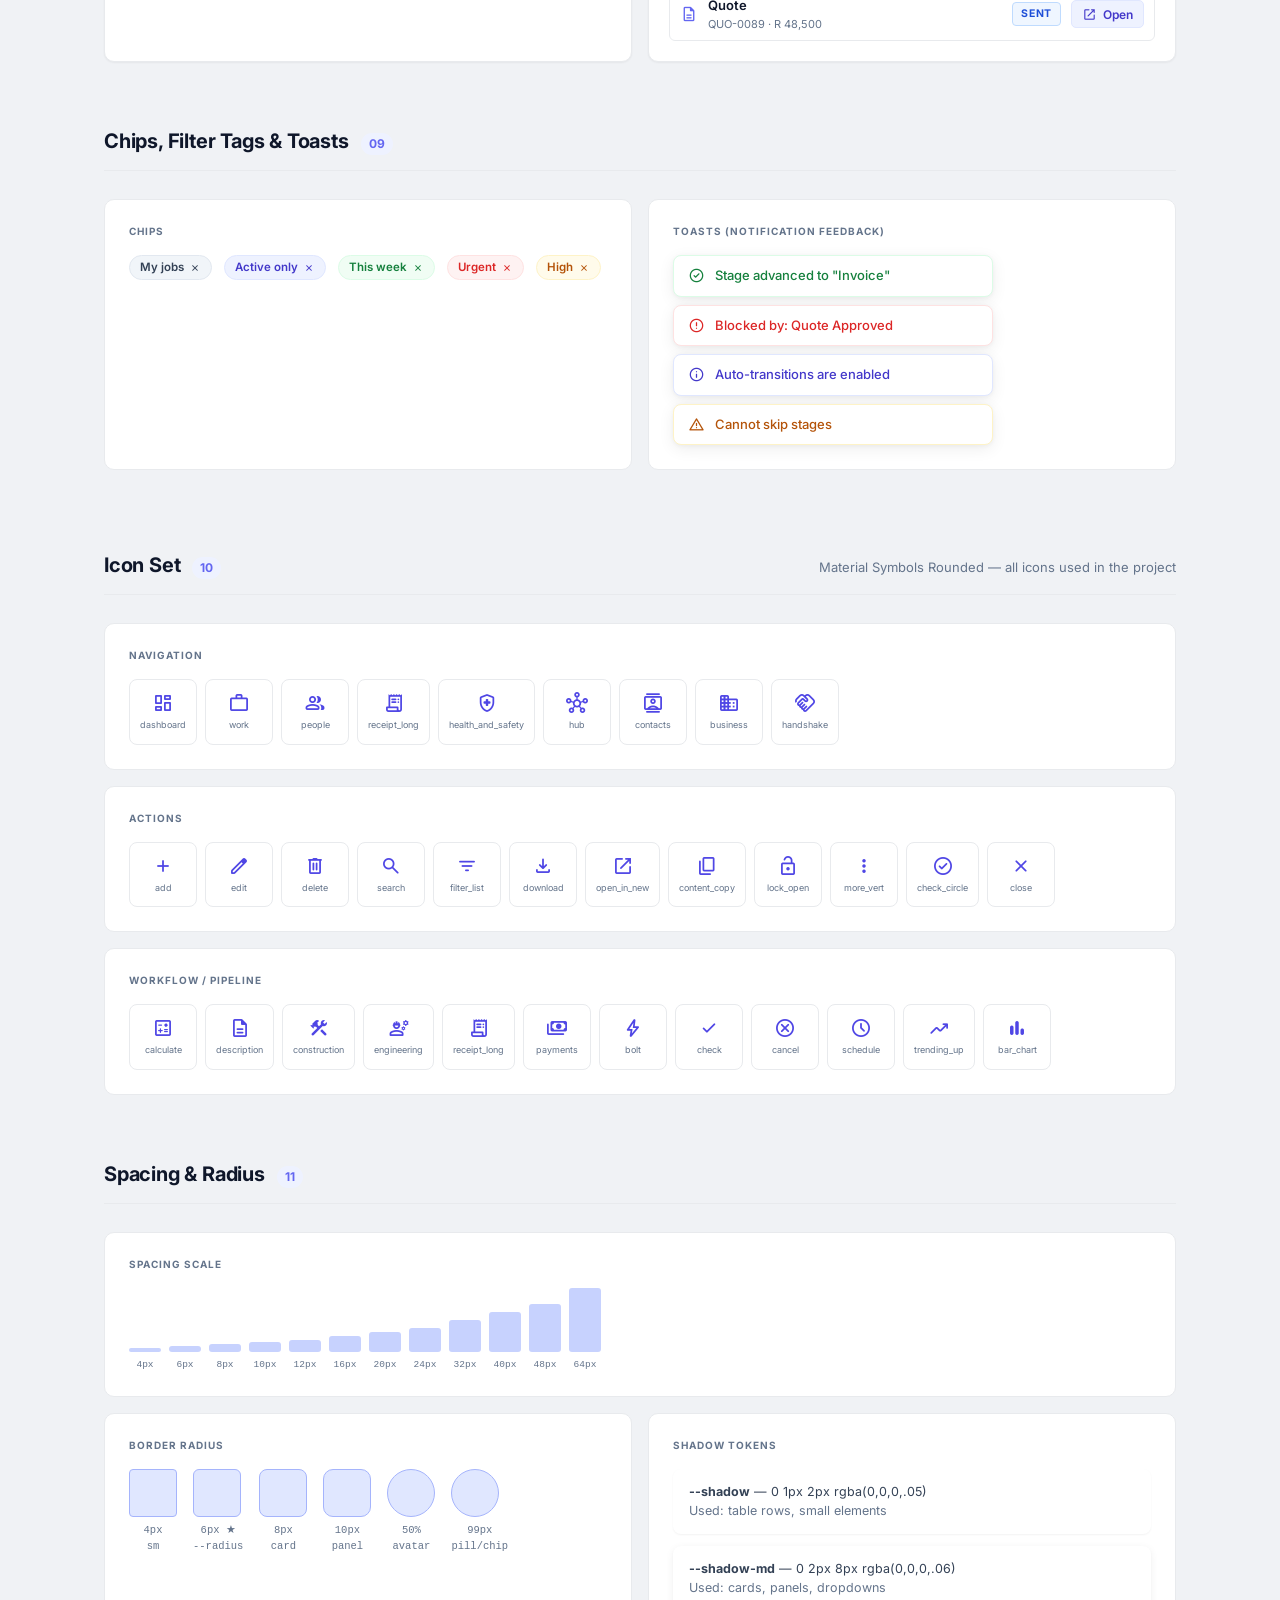
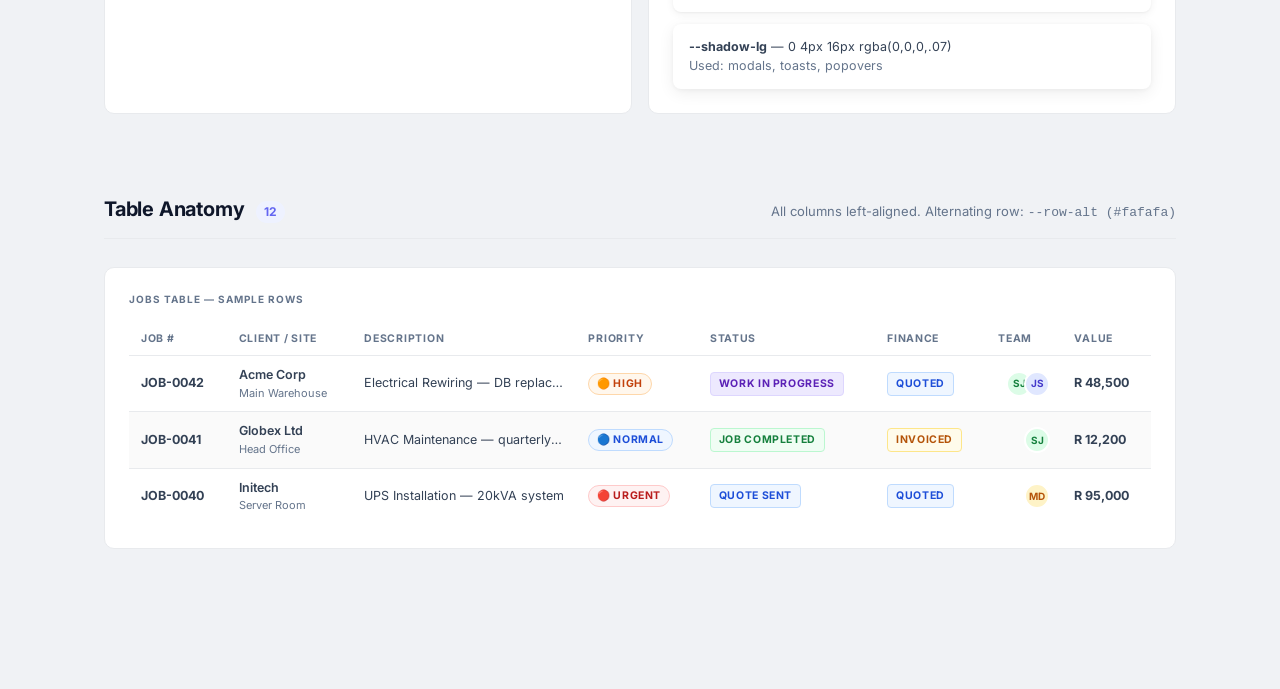
==== commit 38a253da: "restore: replace with correct session files from qnEiEnf2baqVStUL8Mdnyc Restored index.html (5029 li" ====
--- a/ui-kit.html
+++ b/ui-kit.html
@@ -146,57 +146,51 @@
 .guard-key.blocked{background:var(--red-50);color:var(--red-600);border:1px solid var(--red-100)}
 .guard-key.pending{background:var(--slate-50);color:var(--muted-fg);border:1px solid var(--border)}
 
-/* ── Pipeline stepper — rounded-square icon style ── */
+/* ── Pipeline bar — gradient progress bar (ui-kit demo) ── */
 .pipe-demo{
   background:var(--white);border:1px solid var(--border);border-radius:10px;
-  padding:20px 24px 18px;display:flex;align-items:flex-start;
-  overflow:hidden;position:relative;
+  padding:14px 20px;display:block;
 }
-/* Grey connecting line behind icons */
-.pipe-demo::before{
-  content:'';position:absolute;top:40px;left:60px;right:60px;
-  height:2px;background:var(--slate-200);z-index:0;
+.pipe-track-d{
+  position:relative;height:36px;background:#eef0f3;border-radius:99px;overflow:hidden;
+}
+.pipe-fill-d{
+  position:absolute;inset:0;width:var(--pipe-fill,20%);
+  background:linear-gradient(90deg,#bbf7d0 0%,#4ade80 40%,#16a34a 100%);
+  border-radius:99px;
+}
+.pipe-fill-d::after{
+  content:'';position:absolute;inset:0;
+  background:linear-gradient(90deg,transparent 0%,rgba(255,255,255,.25) 50%,transparent 100%);
+  background-size:200% 100%;animation:pipe-shimmer-d 2.2s linear infinite;border-radius:99px;
+}
+@keyframes pipe-shimmer-d{0%{background-position:200% 0}100%{background-position:-200% 0}}
+.pipe-track-d.declined .pipe-fill-d{
+  background:linear-gradient(90deg,#fecaca 0%,#f87171 60%,#dc2626 100%);
+}
+.pipe-stages-d{
+  position:absolute;inset:0;display:flex;align-items:stretch;
 }
 .pipe-seg{
-  flex:1;min-width:80px;display:flex;flex-direction:column;
-  align-items:center;gap:8px;cursor:default;position:relative;z-index:1;
+  flex:1;display:flex;flex-direction:row;align-items:center;justify-content:center;
+  gap:4px;cursor:default;position:relative;overflow:hidden;
 }
-/* Indigo progress fill line on done stages */
-.pipe-seg.done::after{
-  content:'';position:absolute;top:21px;left:50%;right:-50%;
-  height:2px;background:var(--indigo-500);z-index:0;
+.pipe-seg+.pipe-seg::before{
+  content:'';position:absolute;left:0;top:6px;bottom:6px;
+  width:1px;background:rgba(255,255,255,.35);
 }
-.pipe-seg:last-child.done::after{display:none}
-/* Rounded-square icon */
-.pipe-icon-c{
-  width:42px;height:42px;border-radius:10px;
-  display:flex;align-items:center;justify-content:center;
-  flex-shrink:0;position:relative;z-index:2;
-  box-shadow:0 2px 6px rgba(0,0,0,.08);
-}
-.pipe-icon-c .ms{font-size:18px;font-weight:400}
-.pipe-seg.done .pipe-icon-c{background:var(--indigo-600);color:#fff;box-shadow:0 4px 12px rgba(79,70,229,.35)}
-.pipe-seg.active .pipe-icon-c{background:var(--white);color:var(--indigo-600);border:2px solid var(--indigo-500);box-shadow:0 4px 14px rgba(79,70,229,.2)}
-.pipe-seg.future .pipe-icon-c{background:#f1f3f7;color:#c4c9d4;border:1.5px solid var(--slate-200);box-shadow:none}
-.pipe-seg.declined .pipe-icon-c{background:#fef2f2;color:#dc2626;border:2px solid #fecaca;box-shadow:0 2px 8px rgba(220,38,38,.15)}
-/* Label */
-.pipe-seg-lbl{font-size:12px;font-weight:700;white-space:nowrap;text-align:center;line-height:1.2}
-.pipe-seg.done .pipe-seg-lbl{color:var(--indigo-700)}
-.pipe-seg.active .pipe-seg-lbl{color:var(--indigo-800)}
-.pipe-seg.future .pipe-seg-lbl{color:var(--slate-400)}
-.pipe-seg.declined .pipe-seg-lbl{color:#b91c1c}
-/* Sub-status chip */
-.pipe-chip-s{font-size:9px;font-weight:700;text-transform:uppercase;letter-spacing:.06em;padding:2px 7px;border-radius:20px;line-height:1;white-space:nowrap}
-.pipe-seg.done .pipe-chip-s{background:var(--indigo-50);color:var(--indigo-600)}
-.pipe-seg.active .pipe-chip-s{background:var(--indigo-600);color:#fff}
-.pipe-seg.declined .pipe-chip-s{background:#fecaca;color:#b91c1c}
-/* Pulse ring on active icon */
-.pipe-pulse-s{
-  position:absolute;top:-5px;left:-5px;right:-5px;bottom:-5px;
-  border-radius:14px;border:2px solid var(--indigo-300);
-  animation:ppulse 2s ease-in-out infinite;pointer-events:none;z-index:1;
-}
-@keyframes ppulse{0%,100%{opacity:.7;transform:scale(1)}50%{opacity:0;transform:scale(1.15)}}
+.pipe-seg-lbl{font-size:11px;font-weight:700;letter-spacing:.02em;white-space:nowrap;line-height:1;pointer-events:none}
+.pipe-seg.done .pipe-seg-lbl{color:rgba(255,255,255,.95)}
+.pipe-seg.active .pipe-seg-lbl{color:rgba(255,255,255,.95)}
+.pipe-seg.future .pipe-seg-lbl{color:#94a3b8}
+.pipe-seg.declined .pipe-seg-lbl{color:rgba(255,255,255,.9)}
+.pipe-chip-s{font-size:8.5px;font-weight:700;text-transform:uppercase;letter-spacing:.05em;padding:1px 6px;border-radius:20px;line-height:1.4;white-space:nowrap;pointer-events:none}
+.pipe-seg.done .pipe-chip-s{background:rgba(255,255,255,.25);color:rgba(255,255,255,.9)}
+.pipe-seg.active .pipe-chip-s{background:rgba(255,255,255,.3);color:#fff;font-weight:800}
+.pipe-seg.future .pipe-chip-s{background:rgba(0,0,0,.06);color:#94a3b8}
+.pipe-seg.declined .pipe-chip-s{background:rgba(255,255,255,.25);color:#fff}
+.pipe-pulse-s{width:5px;height:5px;border-radius:50%;background:rgba(255,255,255,.9);display:inline-block;margin-right:3px;vertical-align:middle;animation:ppulse 1.6s ease-in-out infinite;flex-shrink:0}
+@keyframes ppulse{0%,100%{opacity:1;transform:scale(1)}50%{opacity:.25;transform:scale(.5)}}
 
 /* ── Form controls ── */
 .input{height:34px;border:1px solid var(--border);border-radius:var(--radius);padding:0 10px;font-family:'Inter',sans-serif;font-size:13px;color:var(--fg);background:var(--white);outline:none;transition:border-color .15s,box-shadow .15s;width:100%}
@@ -624,50 +618,70 @@
     <div class="kit-section-header">
       <span class="kit-section-title">Pipeline Bar</span>
       <span class="kit-section-num">05</span>
-      <span class="kit-section-desc">Rounded-square icon stepper — 5 stages from <code>JobProgressPipeline.tsx</code></span>
-    </div>
-
-    <div class="comp-group">
-      <div class="comp-group-label">State: Work In Progress (stages 1–2 done, stage 3 active)</div>
+      <span class="kit-section-desc">Gradient progress bar — pale green → deep green, labels inside track, shimmer animation</span>
+    </div>
+
+    <div class="comp-group">
+      <div class="comp-group-label">State: Work In Progress (stages 1–2 done, stage 3 active — 50% fill)</div>
       <div class="pipe-demo">
-        <div class="pipe-seg done"><div class="pipe-icon-c"><span class="ms">check</span></div><span class="pipe-seg-lbl">Estimate</span></div>
-        <div class="pipe-seg done"><div class="pipe-icon-c"><span class="ms">check</span></div><span class="pipe-seg-lbl">Quote</span></div>
-        <div class="pipe-seg active"><div class="pipe-icon-c"><span class="pipe-pulse-s"></span><span class="ms">construction</span></div><span class="pipe-seg-lbl">Work</span><span class="pipe-chip-s">In Progress</span></div>
-        <div class="pipe-seg future"><div class="pipe-icon-c"><span class="ms">receipt_long</span></div><span class="pipe-seg-lbl">Invoice</span></div>
-        <div class="pipe-seg future"><div class="pipe-icon-c"><span class="ms">payments</span></div><span class="pipe-seg-lbl">Paid</span></div>
-      </div>
-    </div>
-
-    <div class="comp-group">
-      <div class="comp-group-label">State: Job Booked (stage 1 active, all others future)</div>
+        <div class="pipe-track-d" style="--pipe-fill:50%">
+          <div class="pipe-fill-d"></div>
+          <div class="pipe-stages-d">
+            <div class="pipe-seg done"><span class="pipe-seg-lbl">Estimate</span></div>
+            <div class="pipe-seg done"><span class="pipe-seg-lbl">Quote</span></div>
+            <div class="pipe-seg active"><span class="pipe-pulse-s"></span><span class="pipe-seg-lbl">Work</span><span class="pipe-chip-s">In Progress</span></div>
+            <div class="pipe-seg future"><span class="pipe-seg-lbl">Invoice</span></div>
+            <div class="pipe-seg future"><span class="pipe-seg-lbl">Paid</span></div>
+          </div>
+        </div>
+      </div>
+    </div>
+
+    <div class="comp-group">
+      <div class="comp-group-label">State: Job Booked (stage 1 active — 10% fill)</div>
       <div class="pipe-demo">
-        <div class="pipe-seg active"><div class="pipe-icon-c"><span class="pipe-pulse-s"></span><span class="ms">calculate</span></div><span class="pipe-seg-lbl">Estimate</span><span class="pipe-chip-s">Booked</span></div>
-        <div class="pipe-seg future"><div class="pipe-icon-c"><span class="ms">description</span></div><span class="pipe-seg-lbl">Quote</span></div>
-        <div class="pipe-seg future"><div class="pipe-icon-c"><span class="ms">construction</span></div><span class="pipe-seg-lbl">Work</span></div>
-        <div class="pipe-seg future"><div class="pipe-icon-c"><span class="ms">receipt_long</span></div><span class="pipe-seg-lbl">Invoice</span></div>
-        <div class="pipe-seg future"><div class="pipe-icon-c"><span class="ms">payments</span></div><span class="pipe-seg-lbl">Paid</span></div>
-      </div>
-    </div>
-
-    <div class="comp-group">
-      <div class="comp-group-label">State: Fully Paid (all stages done)</div>
+        <div class="pipe-track-d" style="--pipe-fill:10%">
+          <div class="pipe-fill-d"></div>
+          <div class="pipe-stages-d">
+            <div class="pipe-seg active"><span class="pipe-pulse-s"></span><span class="pipe-seg-lbl">Estimate</span><span class="pipe-chip-s">Booked</span></div>
+            <div class="pipe-seg future"><span class="pipe-seg-lbl">Quote</span></div>
+            <div class="pipe-seg future"><span class="pipe-seg-lbl">Work</span></div>
+            <div class="pipe-seg future"><span class="pipe-seg-lbl">Invoice</span></div>
+            <div class="pipe-seg future"><span class="pipe-seg-lbl">Paid</span></div>
+          </div>
+        </div>
+      </div>
+    </div>
+
+    <div class="comp-group">
+      <div class="comp-group-label">State: Fully Paid (all stages done — 100% fill)</div>
       <div class="pipe-demo">
-        <div class="pipe-seg done"><div class="pipe-icon-c"><span class="ms">check</span></div><span class="pipe-seg-lbl">Estimate</span></div>
-        <div class="pipe-seg done"><div class="pipe-icon-c"><span class="ms">check</span></div><span class="pipe-seg-lbl">Quote</span></div>
-        <div class="pipe-seg done"><div class="pipe-icon-c"><span class="ms">check</span></div><span class="pipe-seg-lbl">Work</span></div>
-        <div class="pipe-seg done"><div class="pipe-icon-c"><span class="ms">check</span></div><span class="pipe-seg-lbl">Invoice</span></div>
-        <div class="pipe-seg done"><div class="pipe-icon-c"><span class="ms">check</span></div><span class="pipe-seg-lbl">Paid</span></div>
-      </div>
-    </div>
-
-    <div class="comp-group">
-      <div class="comp-group-label">State: Quote Declined</div>
+        <div class="pipe-track-d" style="--pipe-fill:100%">
+          <div class="pipe-fill-d"></div>
+          <div class="pipe-stages-d">
+            <div class="pipe-seg done"><span class="pipe-seg-lbl">Estimate</span></div>
+            <div class="pipe-seg done"><span class="pipe-seg-lbl">Quote</span></div>
+            <div class="pipe-seg done"><span class="pipe-seg-lbl">Work</span></div>
+            <div class="pipe-seg done"><span class="pipe-seg-lbl">Invoice</span></div>
+            <div class="pipe-seg done"><span class="pipe-seg-lbl">Paid</span></div>
+          </div>
+        </div>
+      </div>
+    </div>
+
+    <div class="comp-group">
+      <div class="comp-group-label">State: Quote Declined (red gradient — 30% fill)</div>
       <div class="pipe-demo">
-        <div class="pipe-seg done"><div class="pipe-icon-c"><span class="ms">check</span></div><span class="pipe-seg-lbl">Estimate</span></div>
-        <div class="pipe-seg declined"><div class="pipe-icon-c"><span class="ms">cancel</span></div><span class="pipe-seg-lbl">Quote</span><span class="pipe-chip-s">Declined</span></div>
-        <div class="pipe-seg future"><div class="pipe-icon-c"><span class="ms">construction</span></div><span class="pipe-seg-lbl">Work</span></div>
-        <div class="pipe-seg future"><div class="pipe-icon-c"><span class="ms">receipt_long</span></div><span class="pipe-seg-lbl">Invoice</span></div>
-        <div class="pipe-seg future"><div class="pipe-icon-c"><span class="ms">payments</span></div><span class="pipe-seg-lbl">Paid</span></div>
+        <div class="pipe-track-d declined" style="--pipe-fill:30%">
+          <div class="pipe-fill-d"></div>
+          <div class="pipe-stages-d">
+            <div class="pipe-seg done"><span class="pipe-seg-lbl">Estimate</span></div>
+            <div class="pipe-seg declined"><span class="pipe-seg-lbl">Quote</span><span class="pipe-chip-s">Declined</span></div>
+            <div class="pipe-seg future"><span class="pipe-seg-lbl">Work</span></div>
+            <div class="pipe-seg future"><span class="pipe-seg-lbl">Invoice</span></div>
+            <div class="pipe-seg future"><span class="pipe-seg-lbl">Paid</span></div>
+          </div>
+        </div>
       </div>
     </div>
 
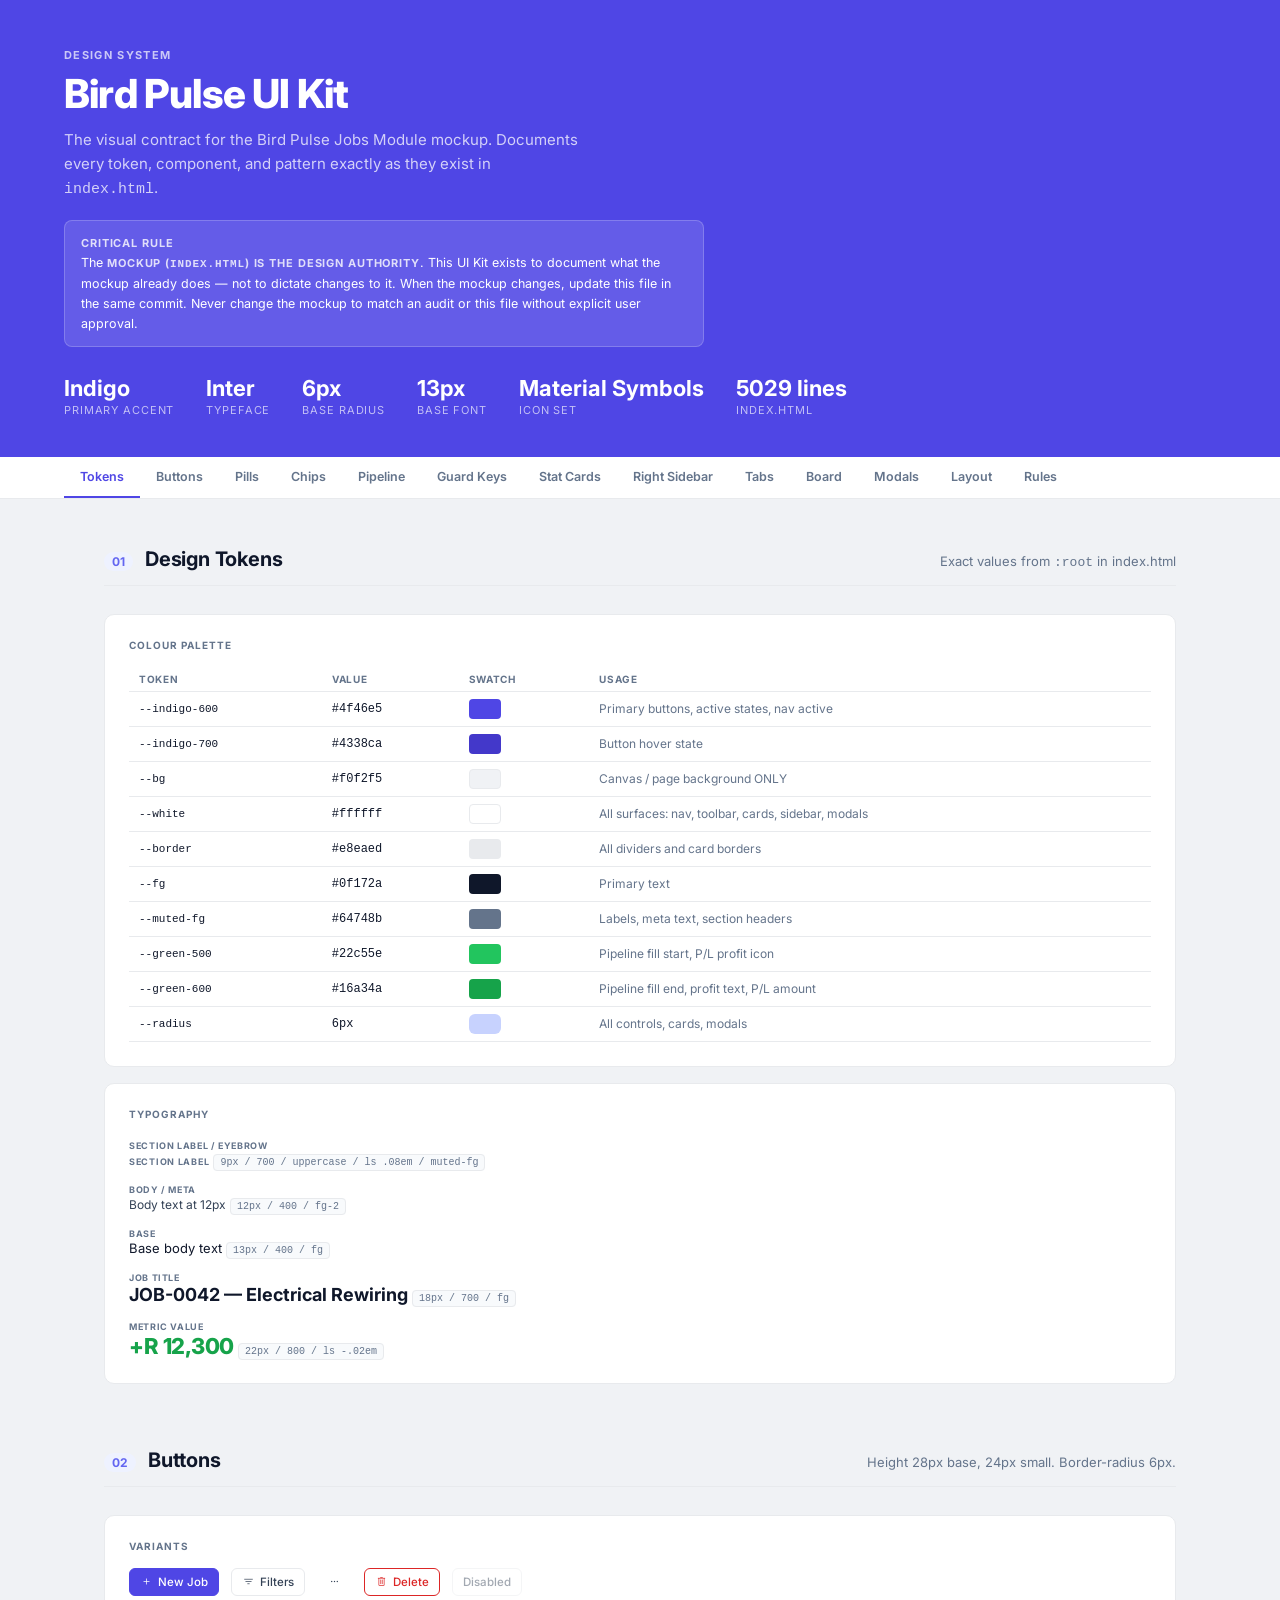
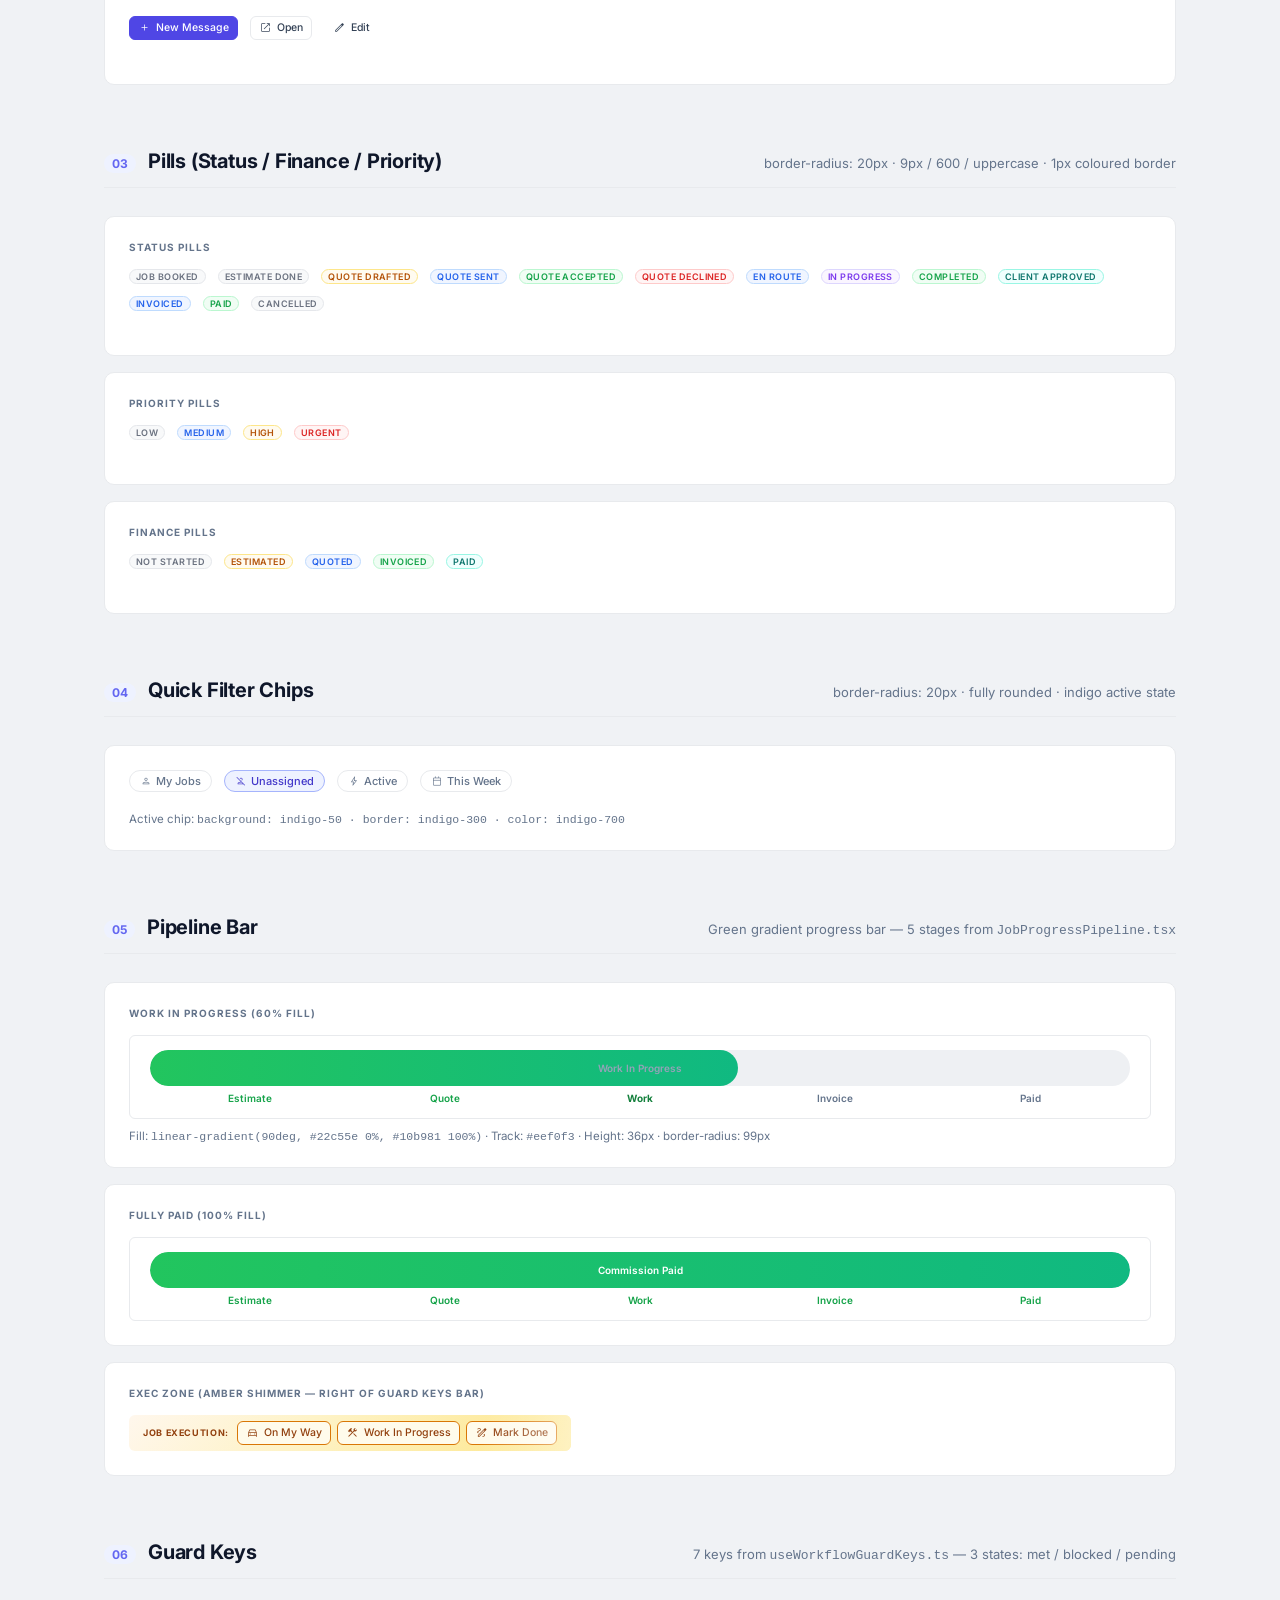
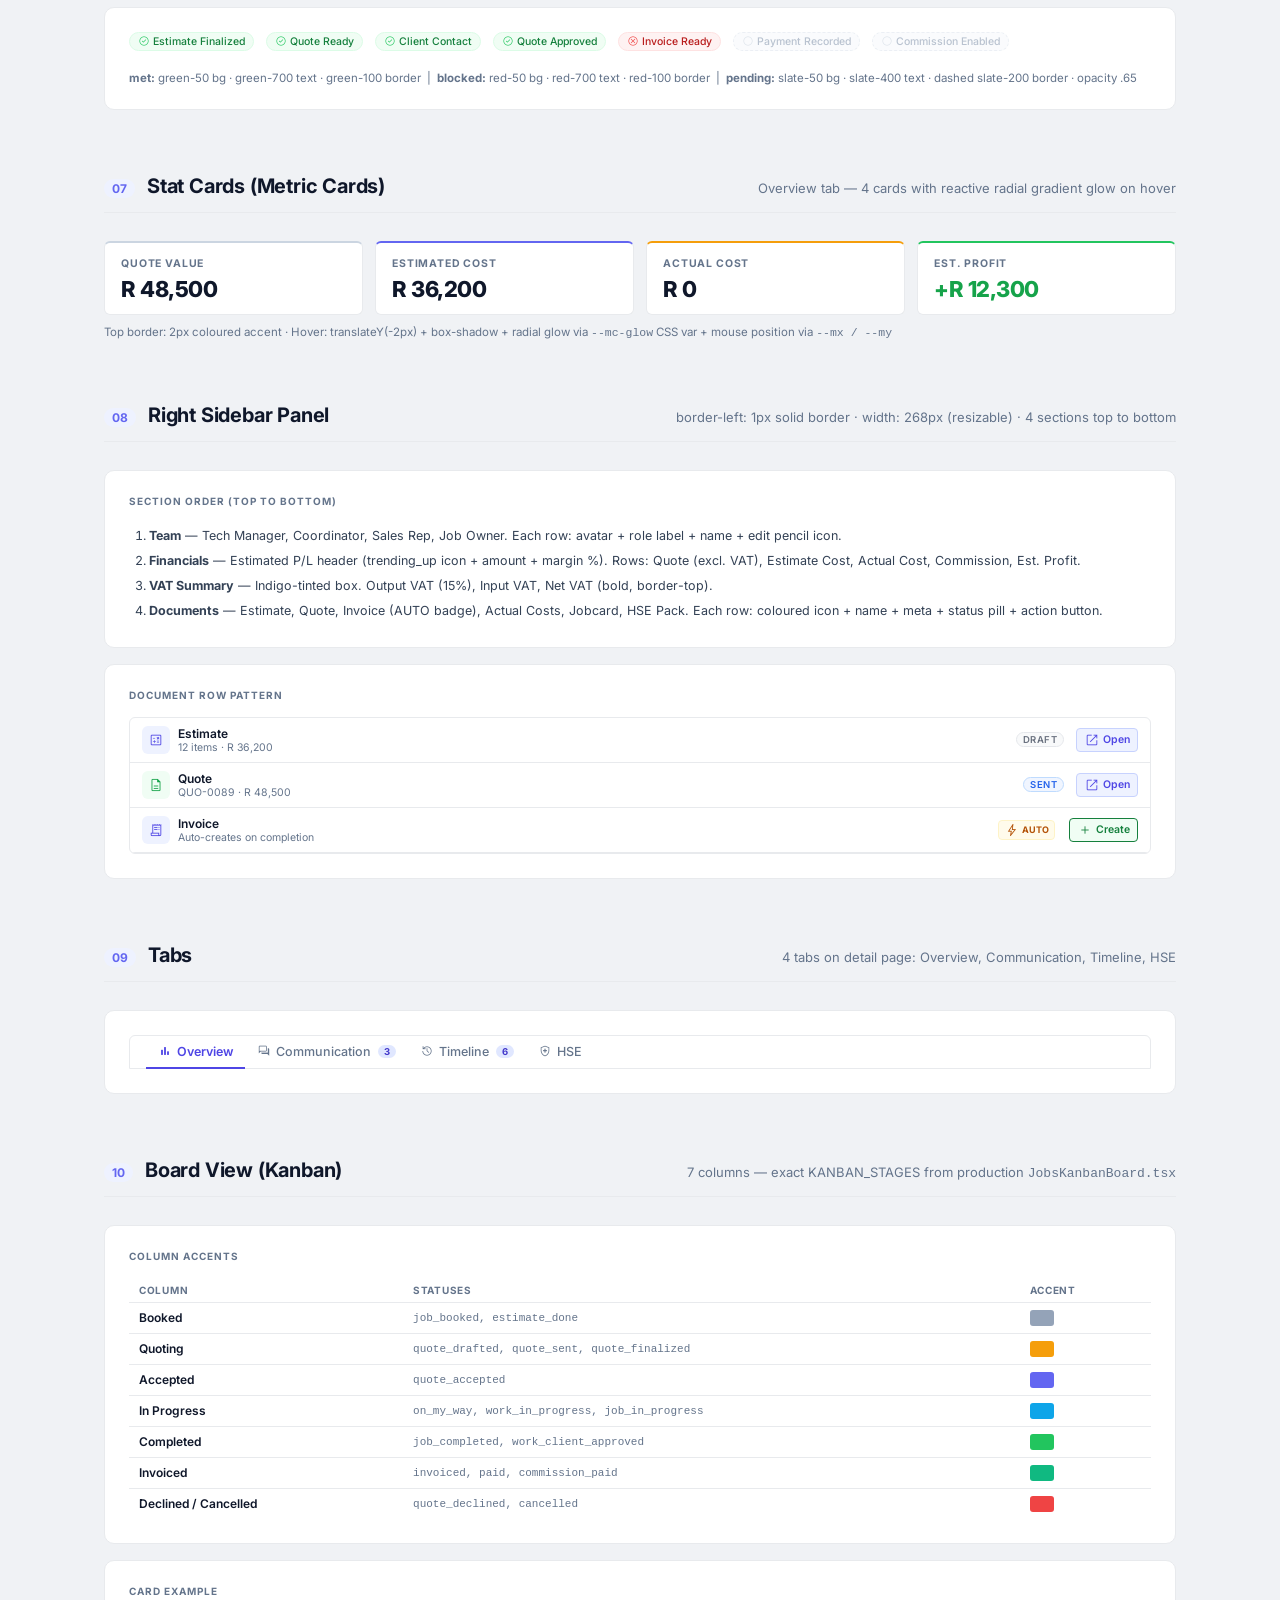
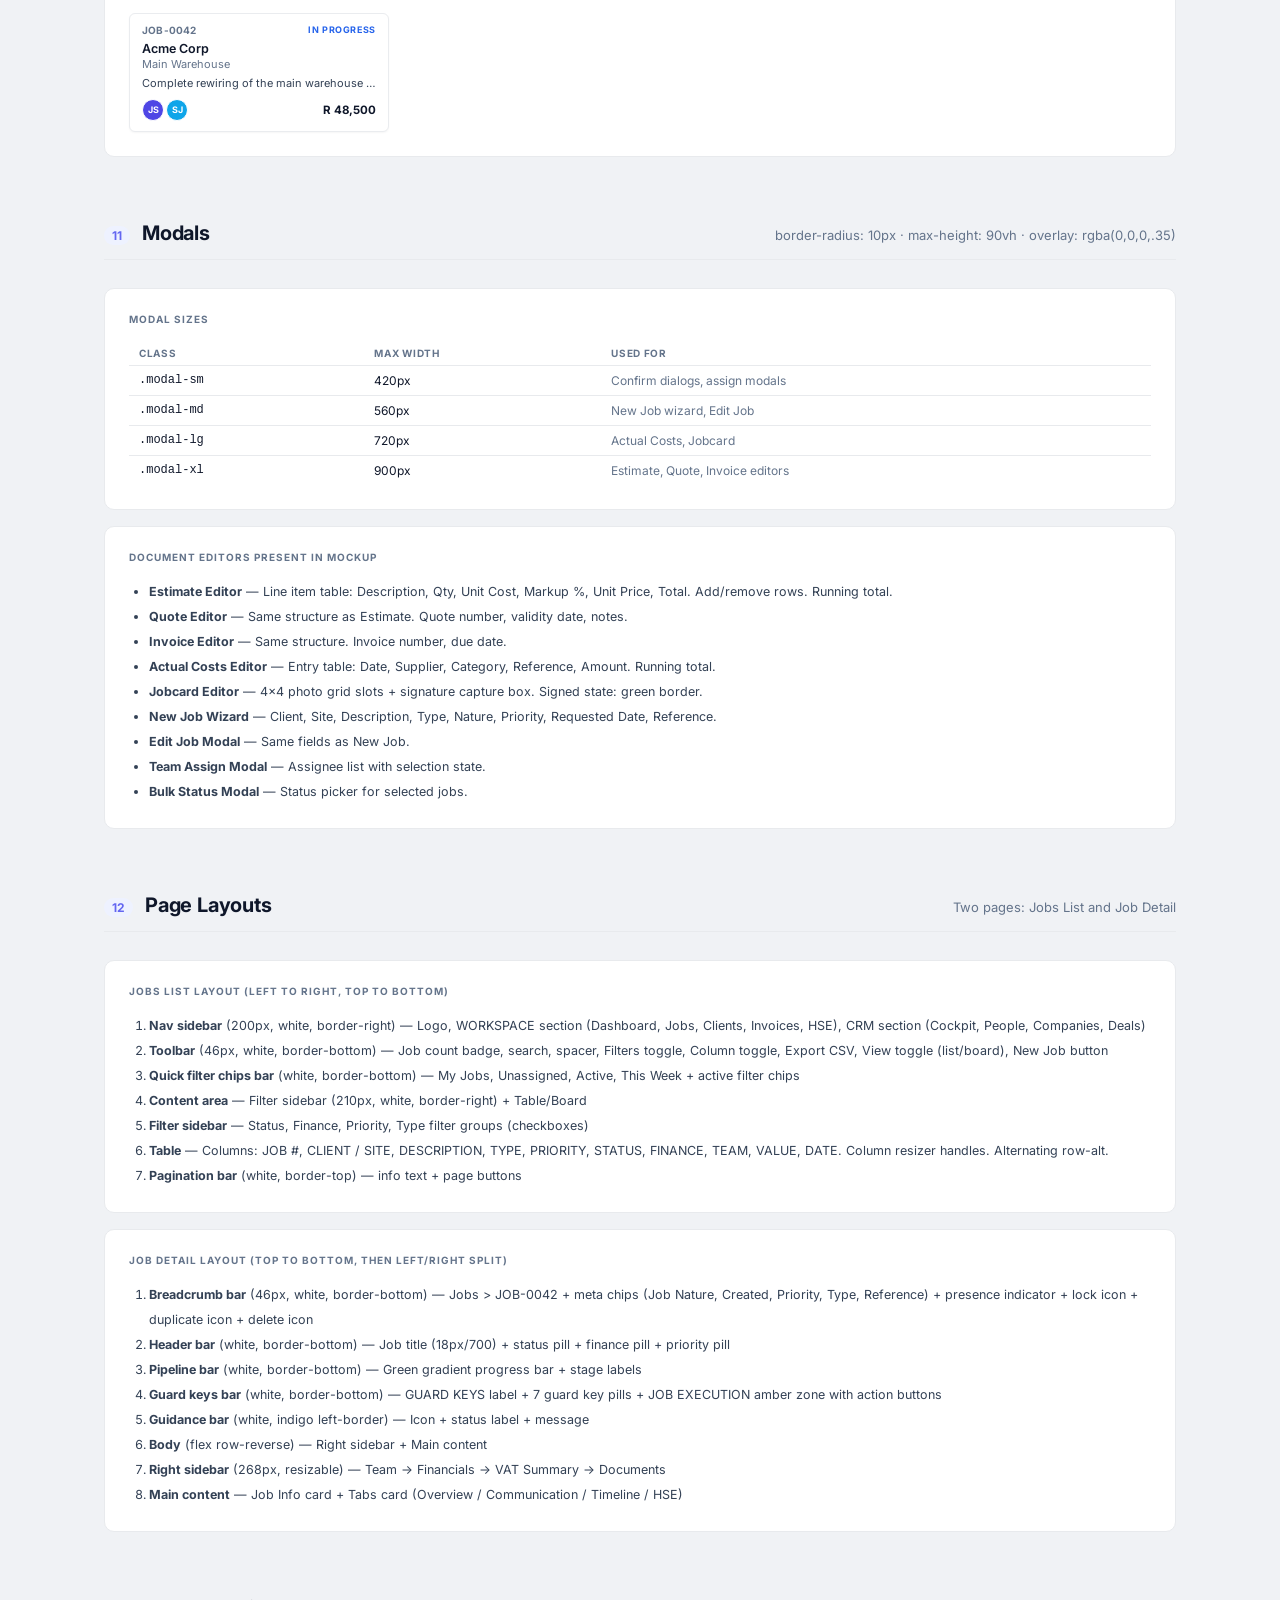
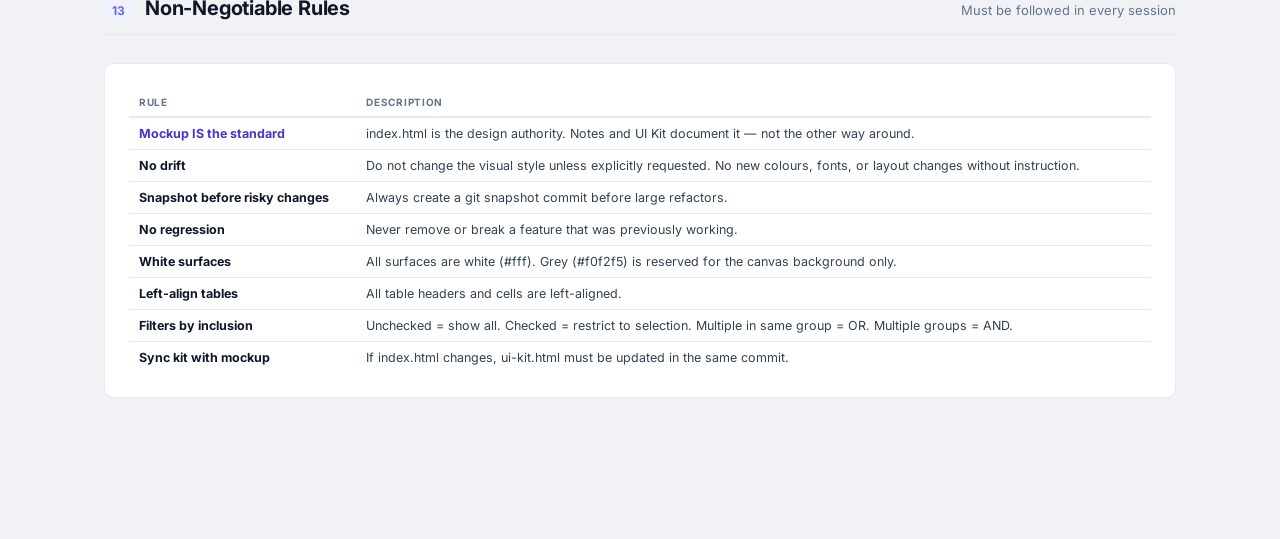
==== commit a8847836: "docs: rewrite CONVERSATION_NOTES and ui-kit to document current mockup as locked standard - CONVERSA" ====
--- a/ui-kit.html
+++ b/ui-kit.html
@@ -3,12 +3,17 @@
 <head>
 <meta charset="UTF-8">
 <meta name="viewport" content="width=device-width,initial-scale=1">
-<title>Bird Pulse — UI Kit</title>
+<title>Bird Pulse UI Kit — Jobs Module</title>
 <link rel="preconnect" href="https://fonts.googleapis.com">
-<link href="https://fonts.googleapis.com/css2?family=Inter:wght@300;400;500;600;700;800&display=swap" rel="stylesheet">
-<link href="https://fonts.googleapis.com/css2?family=Material+Symbols+Rounded:opsz,wght,FILL,GRAD@20..48,100..700,0..1,-50..200" rel="stylesheet">
+<link href="https://fonts.googleapis.com/css2?family=Inter:wght@400;500;600;700;800&display=swap" rel="stylesheet">
+<link href="https://fonts.googleapis.com/css2?family=Material+Symbols+Outlined:opsz,wght,FILL,GRAD@20..48,100..700,0..1,-50..200" rel="stylesheet">
 <style>
-/* ── Tokens (exact match with index.html) ── */
+/* ── Reset ── */
+*{box-sizing:border-box;margin:0;padding:0}
+body{font-family:'Inter',sans-serif;font-size:13px;color:#0f172a;background:#f0f2f5;min-height:100vh}
+.ms{font-family:'Material Symbols Outlined';font-weight:300;font-style:normal;font-size:16px;line-height:1;letter-spacing:normal;text-transform:none;display:inline-block;white-space:nowrap;word-wrap:normal;direction:ltr;-webkit-font-feature-settings:'liga';font-feature-settings:'liga';-webkit-font-smoothing:antialiased;vertical-align:middle}
+
+/* ── Design Tokens (exact match to index.html :root) ── */
 :root{
   --indigo-50:#eef2ff;--indigo-100:#e0e7ff;--indigo-200:#c7d2fe;--indigo-300:#a5b4fc;
   --indigo-400:#818cf8;--indigo-500:#6366f1;--indigo-600:#4f46e5;--indigo-700:#4338ca;
@@ -23,300 +28,188 @@
   --bg:#f0f2f5;--white:#ffffff;--border:#e8eaed;
   --row-alt:#fafafa;
   --fg:#0f172a;--fg-2:#334155;--muted-fg:#64748b;--muted:#f8fafc;
-  --radius:6px;--shadow:0 1px 2px rgba(0,0,0,.05);
+  --radius:6px;
+  --shadow:0 1px 2px rgba(0,0,0,.05);
   --shadow-md:0 2px 8px rgba(0,0,0,.06),0 1px 2px rgba(0,0,0,.04);
   --shadow-lg:0 4px 16px rgba(0,0,0,.07),0 1px 4px rgba(0,0,0,.04);
 }
-*{box-sizing:border-box;margin:0;padding:0}
-body{font-family:'Inter',sans-serif;background:var(--bg);color:var(--fg);font-size:14px;line-height:1.5}
-.ms{font-family:'Material Symbols Rounded';font-weight:400;font-style:normal;font-size:18px;line-height:1;letter-spacing:normal;text-transform:none;display:inline-block;white-space:nowrap;word-wrap:normal;direction:ltr;font-feature-settings:'liga';-webkit-font-smoothing:antialiased}
-
-/* ── Page layout ── */
+
+/* ── Kit layout ── */
 .kit-header{background:var(--indigo-600);padding:48px 64px 40px;color:#fff}
 .kit-header-eyebrow{font-size:11px;font-weight:700;text-transform:uppercase;letter-spacing:.12em;opacity:.7;margin-bottom:10px}
 .kit-header-title{font-size:40px;font-weight:800;letter-spacing:-.02em;line-height:1.1;margin-bottom:12px}
 .kit-header-sub{font-size:15px;opacity:.75;max-width:520px;line-height:1.6}
+.kit-header-rule{margin-top:18px;background:rgba(255,255,255,.12);border:1px solid rgba(255,255,255,.2);border-radius:8px;padding:12px 16px;font-size:12.5px;line-height:1.6;max-width:640px}
+.kit-header-rule strong{font-size:11px;text-transform:uppercase;letter-spacing:.08em;opacity:.8}
 .kit-header-meta{display:flex;gap:32px;margin-top:28px}
 .kit-header-meta-item{display:flex;flex-direction:column;gap:2px}
 .kit-header-meta-item .val{font-size:22px;font-weight:700}
 .kit-header-meta-item .lbl{font-size:11px;opacity:.65;text-transform:uppercase;letter-spacing:.08em}
-
-.kit-nav{background:var(--white);border-bottom:1px solid var(--border);padding:0 64px;display:flex;gap:0;position:sticky;top:0;z-index:100;box-shadow:var(--shadow)}
-.kit-nav a{display:block;padding:14px 16px;font-size:12.5px;font-weight:600;color:var(--muted-fg);text-decoration:none;border-bottom:2px solid transparent;transition:all .15s;white-space:nowrap}
+.kit-nav{background:var(--white);border-bottom:1px solid var(--border);padding:0 64px;display:flex;gap:0;overflow-x:auto;position:sticky;top:0;z-index:100}
+.kit-nav a{padding:12px 16px;font-size:12.5px;font-weight:600;color:var(--muted-fg);text-decoration:none;border-bottom:2px solid transparent;transition:all .15s;white-space:nowrap}
 .kit-nav a:hover{color:var(--fg)}
 .kit-nav a.active{color:var(--indigo-600);border-bottom-color:var(--indigo-600)}
-
 .kit-body{max-width:1200px;margin:0 auto;padding:48px 64px 80px}
 .kit-section{margin-bottom:64px}
 .kit-section-header{display:flex;align-items:baseline;gap:12px;margin-bottom:28px;padding-bottom:14px;border-bottom:1px solid var(--border)}
 .kit-section-title{font-size:20px;font-weight:700;letter-spacing:-.01em}
 .kit-section-num{font-size:12px;font-weight:700;color:var(--indigo-500);background:var(--indigo-50);padding:2px 8px;border-radius:20px}
 .kit-section-desc{font-size:13px;color:var(--muted-fg);margin-left:auto}
-
-/* ── Swatch grid ── */
 .swatch-grid{display:grid;grid-template-columns:repeat(auto-fill,minmax(80px,1fr));gap:8px}
 .swatch{border-radius:8px;overflow:hidden;box-shadow:var(--shadow)}
 .swatch-color{height:52px}
 .swatch-info{background:var(--white);padding:6px 8px;border-top:1px solid var(--border)}
 .swatch-name{font-size:10px;font-weight:700;color:var(--fg-2)}
 .swatch-hex{font-size:9.5px;color:var(--muted-fg);font-family:monospace}
-
-/* ── Component rows ── */
 .comp-row{display:flex;flex-wrap:wrap;align-items:center;gap:12px;margin-bottom:20px}
 .comp-group{background:var(--white);border:1px solid var(--border);border-radius:10px;padding:24px;margin-bottom:16px}
 .comp-group-label{font-size:10px;font-weight:700;text-transform:uppercase;letter-spacing:.1em;color:var(--muted-fg);margin-bottom:16px}
-
-/* ── Annotation ── */
 .anno{font-size:10px;color:var(--muted-fg);background:var(--slate-50);border:1px solid var(--border);border-radius:4px;padding:2px 6px;font-family:monospace;white-space:nowrap}
 
-/* ── Buttons ── */
-.btn{display:inline-flex;align-items:center;gap:6px;padding:0 14px;height:34px;border-radius:var(--radius);font-size:13px;font-weight:600;cursor:pointer;border:none;transition:all .15s;text-decoration:none;font-family:'Inter',sans-serif;white-space:nowrap}
-.btn .ms{font-size:15px}
-.btn-primary{background:var(--indigo-600);color:#fff}
-.btn-primary:hover{background:var(--indigo-700)}
-.btn-secondary{background:var(--white);color:var(--fg);border:1px solid var(--border);box-shadow:var(--shadow)}
-.btn-secondary:hover{background:var(--slate-50);border-color:var(--slate-300)}
-.btn-ghost{background:transparent;color:var(--fg-2);border:1px solid transparent}
-.btn-ghost:hover{background:var(--slate-100)}
-.btn-danger{background:var(--red-600);color:#fff}
-.btn-danger:hover{background:var(--red-700)}
-.btn-success{background:var(--green-600);color:#fff}
-.btn-success:hover{background:var(--green-700)}
-.btn-indigo-soft{background:var(--indigo-50);color:var(--indigo-700);border:1px solid var(--indigo-100)}
-.btn-indigo-soft:hover{background:var(--indigo-100)}
-.btn-sm{height:28px;padding:0 10px;font-size:12px;border-radius:5px}
-.btn-lg{height:42px;padding:0 20px;font-size:14px}
-.btn-icon{width:34px;padding:0;justify-content:center}
-.btn-icon.btn-sm{width:28px}
-.btn-icon.btn-lg{width:42px}
+/* ── Buttons (exact from index.html) ── */
+.btn{display:inline-flex;align-items:center;gap:5px;padding:0 10px;height:28px;border-radius:var(--radius);border:1px solid var(--border);background:var(--white);color:var(--fg-2);font-size:11.5px;font-weight:500;cursor:pointer;white-space:nowrap;transition:background .12s,border-color .12s;font-family:'Inter',sans-serif}
+.btn:hover{background:#fafafa;border-color:var(--border)}
+.btn.primary{background:var(--indigo-600);border-color:var(--indigo-600);color:#fff}
+.btn.primary:hover{background:var(--indigo-700)}
+.btn.danger{color:var(--red-600);border-color:var(--red-200)}
+.btn.danger:hover{background:var(--red-50)}
+.btn.ghost{border-color:transparent;background:transparent}
+.btn.ghost:hover{background:#f5f5f5}
+.btn.sm{height:24px;font-size:10.5px;padding:0 8px}
+.btn .ms{font-size:13px}
 .btn:disabled{opacity:.45;cursor:not-allowed}
 
-/* ── Status badges ── */
-.badge{display:inline-flex;align-items:center;gap:4px;padding:3px 8px;border-radius:4px;font-size:10.5px;font-weight:700;text-transform:uppercase;letter-spacing:.06em;border:1px solid transparent;white-space:nowrap}
-.badge .ms{font-size:11px}
-.badge-booked{background:#f0f9ff;color:#0369a1;border-color:#bae6fd}
-.badge-estimated{background:#f0fdf4;color:#15803d;border-color:#bbf7d0}
-.badge-quoted{background:#eff6ff;color:#1d4ed8;border-color:#bfdbfe}
-.badge-sent{background:#eff6ff;color:#1d4ed8;border-color:#bfdbfe}
-.badge-finalized{background:#f0fdf4;color:#15803d;border-color:#bbf7d0}
-.badge-accepted{background:#f0fdf4;color:#15803d;border-color:#bbf7d0}
-.badge-enroute{background:#fffbeb;color:#b45309;border-color:#fde68a}
-.badge-wip{background:#ede9fe;color:#5b21b6;border-color:#ddd6fe}
-.badge-inprogress{background:#ede9fe;color:#5b21b6;border-color:#ddd6fe}
-.badge-completed{background:#f0fdf4;color:#15803d;border-color:#bbf7d0}
-.badge-approved{background:#f0fdf4;color:#15803d;border-color:#bbf7d0}
-.badge-invoiced{background:#eff6ff;color:#1d4ed8;border-color:#bfdbfe}
-.badge-paid{background:#f0fdf4;color:#15803d;border-color:#bbf7d0}
-.badge-commission{background:#fdf4ff;color:#7e22ce;border-color:#e9d5ff}
-.badge-declined{background:#fef2f2;color:#b91c1c;border-color:#fecaca}
-.badge-cancelled{background:#f8fafc;color:#64748b;border-color:#e2e8f0}
-
-/* ── Finance badges ── */
-.badge-finance-estimated{background:#f0fdf4;color:#15803d;border-color:#bbf7d0}
-.badge-finance-quoted{background:#eff6ff;color:#1d4ed8;border-color:#bfdbfe}
-.badge-finance-invoiced{background:#fffbeb;color:#b45309;border-color:#fde68a}
-.badge-finance-paid{background:#f0fdf4;color:#15803d;border-color:#bbf7d0}
-
-/* ── Priority pills ── */
-.priority{display:inline-flex;align-items:center;gap:4px;padding:2px 8px;border-radius:20px;font-size:10.5px;font-weight:700;text-transform:uppercase;letter-spacing:.05em;border:1px solid transparent}
-.priority-urgent{background:#fef2f2;color:#b91c1c;border-color:#fecaca}
-.priority-high{background:#fff7ed;color:#c2410c;border-color:#fed7aa}
-.priority-normal{background:#eff6ff;color:#1d4ed8;border-color:#bfdbfe}
-.priority-low{background:#f8fafc;color:#64748b;border-color:#e2e8f0}
-
-/* ── Avatar ── */
-.avatar{display:inline-flex;align-items:center;justify-content:center;border-radius:50%;font-size:11px;font-weight:700;flex-shrink:0;border:2px solid var(--white)}
-.avatar-sm{width:26px;height:26px;font-size:10px}
-.avatar-md{width:32px;height:32px;font-size:12px}
-.avatar-lg{width:40px;height:40px;font-size:14px}
-.avatar-xl{width:52px;height:52px;font-size:17px}
-.av-indigo{background:var(--indigo-100);color:var(--indigo-700)}
-.av-green{background:var(--green-100);color:var(--green-700)}
-.av-amber{background:var(--amber-100);color:var(--amber-700)}
-.av-red{background:var(--red-100);color:var(--red-700)}
-.av-slate{background:var(--slate-100);color:var(--slate-700)}
-.avatar-stack{display:flex;flex-direction:row-reverse}
-.avatar-stack .avatar{margin-left:-8px}
-.avatar-stack .avatar:last-child{margin-left:0}
+/* ── Pills (status/finance/priority badges) ── */
+.pill{display:inline-flex;align-items:center;padding:1px 6px;border-radius:20px;font-size:9px;font-weight:600;white-space:nowrap;text-transform:uppercase;letter-spacing:.05em;border:1px solid transparent;flex-shrink:0}
+.pill-blue{background:#f0f5ff;color:#2563eb;border-color:#bfdbfe}
+.pill-green{background:#f0fdf4;color:#16a34a;border-color:#bbf7d0}
+.pill-amber{background:#fffbf0;color:#b45309;border-color:#fde68a}
+.pill-red{background:#fff5f5;color:#dc2626;border-color:#fecaca}
+.pill-orange{background:#fff7f0;color:#ea580c;border-color:#fed7aa}
+.pill-slate{background:#f8f9fa;color:#6b7280;border-color:#e5e7eb}
+.pill-purple{background:#faf5ff;color:#7c3aed;border-color:#ddd6fe}
+.pill-teal{background:#f0fffe;color:#0f766e;border-color:#99f6e4}
+
+/* ── Quick filter chips ── */
+.chip{display:inline-flex;align-items:center;gap:4px;padding:3px 10px;border-radius:20px;font-size:11px;font-weight:500;cursor:pointer;border:1px solid var(--border);background:var(--white);color:var(--muted-fg);transition:all .12s;font-family:'Inter',sans-serif}
+.chip:hover{border-color:var(--indigo-300);color:var(--indigo-600)}
+.chip.active{background:var(--indigo-50);border-color:var(--indigo-300);color:var(--indigo-700)}
+.chip .ms{font-size:12px}
 
 /* ── Guard keys ── */
-.guard-key{display:inline-flex;align-items:center;gap:4px;padding:3px 10px;border-radius:20px;font-size:10.5px;font-weight:600}
-.guard-key .ms{font-size:12px}
+.guard-key{display:inline-flex;align-items:center;gap:3px;padding:2px 8px;border-radius:20px;font-size:10.5px;font-weight:500}
 .guard-key.met{background:var(--green-50);color:var(--green-700);border:1px solid var(--green-100)}
-.guard-key.blocked{background:var(--red-50);color:var(--red-600);border:1px solid var(--red-100)}
-.guard-key.pending{background:var(--slate-50);color:var(--muted-fg);border:1px solid var(--border)}
-
-/* ── Pipeline bar — gradient progress bar (ui-kit demo) ── */
-.pipe-demo{
-  background:var(--white);border:1px solid var(--border);border-radius:10px;
-  padding:14px 20px;display:block;
-}
-.pipe-track-d{
-  position:relative;height:36px;background:#eef0f3;border-radius:99px;overflow:hidden;
-}
-.pipe-fill-d{
-  position:absolute;inset:0;width:var(--pipe-fill,20%);
-  background:linear-gradient(90deg,#bbf7d0 0%,#4ade80 40%,#16a34a 100%);
-  border-radius:99px;
-}
-.pipe-fill-d::after{
-  content:'';position:absolute;inset:0;
-  background:linear-gradient(90deg,transparent 0%,rgba(255,255,255,.25) 50%,transparent 100%);
-  background-size:200% 100%;animation:pipe-shimmer-d 2.2s linear infinite;border-radius:99px;
-}
-@keyframes pipe-shimmer-d{0%{background-position:200% 0}100%{background-position:-200% 0}}
-.pipe-track-d.declined .pipe-fill-d{
-  background:linear-gradient(90deg,#fecaca 0%,#f87171 60%,#dc2626 100%);
-}
-.pipe-stages-d{
-  position:absolute;inset:0;display:flex;align-items:stretch;
-}
-.pipe-seg{
-  flex:1;display:flex;flex-direction:row;align-items:center;justify-content:center;
-  gap:4px;cursor:default;position:relative;overflow:hidden;
-}
-.pipe-seg+.pipe-seg::before{
-  content:'';position:absolute;left:0;top:6px;bottom:6px;
-  width:1px;background:rgba(255,255,255,.35);
-}
-.pipe-seg-lbl{font-size:11px;font-weight:700;letter-spacing:.02em;white-space:nowrap;line-height:1;pointer-events:none}
-.pipe-seg.done .pipe-seg-lbl{color:rgba(255,255,255,.95)}
-.pipe-seg.active .pipe-seg-lbl{color:rgba(255,255,255,.95)}
-.pipe-seg.future .pipe-seg-lbl{color:#94a3b8}
-.pipe-seg.declined .pipe-seg-lbl{color:rgba(255,255,255,.9)}
-.pipe-chip-s{font-size:8.5px;font-weight:700;text-transform:uppercase;letter-spacing:.05em;padding:1px 6px;border-radius:20px;line-height:1.4;white-space:nowrap;pointer-events:none}
-.pipe-seg.done .pipe-chip-s{background:rgba(255,255,255,.25);color:rgba(255,255,255,.9)}
-.pipe-seg.active .pipe-chip-s{background:rgba(255,255,255,.3);color:#fff;font-weight:800}
-.pipe-seg.future .pipe-chip-s{background:rgba(0,0,0,.06);color:#94a3b8}
-.pipe-seg.declined .pipe-chip-s{background:rgba(255,255,255,.25);color:#fff}
-.pipe-pulse-s{width:5px;height:5px;border-radius:50%;background:rgba(255,255,255,.9);display:inline-block;margin-right:3px;vertical-align:middle;animation:ppulse 1.6s ease-in-out infinite;flex-shrink:0}
-@keyframes ppulse{0%,100%{opacity:1;transform:scale(1)}50%{opacity:.25;transform:scale(.5)}}
-
-/* ── Form controls ── */
-.input{height:34px;border:1px solid var(--border);border-radius:var(--radius);padding:0 10px;font-family:'Inter',sans-serif;font-size:13px;color:var(--fg);background:var(--white);outline:none;transition:border-color .15s,box-shadow .15s;width:100%}
-.input:focus{border-color:var(--indigo-400);box-shadow:0 0 0 3px var(--indigo-50)}
-.input::placeholder{color:var(--slate-400)}
-.input-with-icon{position:relative;display:inline-flex;align-items:center}
-.input-with-icon .ms{position:absolute;left:9px;color:var(--slate-400);font-size:16px;pointer-events:none}
-.input-with-icon .input{padding-left:32px}
-.select{height:34px;border:1px solid var(--border);border-radius:var(--radius);padding:0 28px 0 10px;font-family:'Inter',sans-serif;font-size:13px;color:var(--fg);background:var(--white) url("data:image/svg+xml,%3Csvg xmlns='http://www.w3.org/2000/svg' width='12' height='12' viewBox='0 0 24 24' fill='none' stroke='%2394a3b8' stroke-width='2'%3E%3Cpath d='M6 9l6 6 6-6'/%3E%3C/svg%3E") no-repeat right 8px center;appearance:none;outline:none;cursor:pointer;transition:border-color .15s}
-.select:focus{border-color:var(--indigo-400);box-shadow:0 0 0 3px var(--indigo-50)}
-.textarea{border:1px solid var(--border);border-radius:var(--radius);padding:8px 10px;font-family:'Inter',sans-serif;font-size:13px;color:var(--fg);background:var(--white);outline:none;transition:border-color .15s;resize:vertical;width:100%}
-.textarea:focus{border-color:var(--indigo-400);box-shadow:0 0 0 3px var(--indigo-50)}
-.label{font-size:11.5px;font-weight:600;color:var(--fg-2);display:block;margin-bottom:5px}
-.field{display:flex;flex-direction:column;gap:0}
-.field-hint{font-size:11px;color:var(--muted-fg);margin-top:4px}
-.field-error{font-size:11px;color:var(--red-600);margin-top:4px}
-.input.error{border-color:var(--red-400);box-shadow:0 0 0 3px var(--red-50)}
-
-/* ── Checkbox & Radio ── */
-.check-label{display:inline-flex;align-items:center;gap:7px;font-size:13px;cursor:pointer;user-select:none}
-.check-label input[type=checkbox],.check-label input[type=radio]{accent-color:var(--indigo-600);width:15px;height:15px;cursor:pointer}
-
-/* ── Toggle ── */
-.toggle{position:relative;display:inline-block;width:36px;height:20px}
-.toggle input{opacity:0;width:0;height:0}
-.toggle-slider{position:absolute;inset:0;background:var(--slate-200);border-radius:20px;transition:.2s;cursor:pointer}
-.toggle-slider:before{content:'';position:absolute;width:14px;height:14px;left:3px;top:3px;background:#fff;border-radius:50%;transition:.2s;box-shadow:0 1px 3px rgba(0,0,0,.2)}
-.toggle input:checked+.toggle-slider{background:var(--indigo-600)}
-.toggle input:checked+.toggle-slider:before{transform:translateX(16px)}
+.guard-key.met .ms{font-size:12px;color:var(--green-500)}
+.guard-key.blocked{background:var(--red-50);color:var(--red-700);border:1px solid var(--red-100)}
+.guard-key.blocked .ms{font-size:12px;color:var(--red-500)}
+.guard-key.pending{background:var(--slate-50);color:var(--slate-400);border:1px dashed var(--slate-200);opacity:.65}
+.guard-key.pending .ms{font-size:12px;color:var(--slate-300)}
+
+/* ── Pipeline bar ── */
+.pipe-track{position:relative;height:36px;background:#eef0f3;border-radius:99px;overflow:hidden}
+.pipe-fill{position:absolute;left:0;top:0;height:100%;width:var(--pipe-fill,60%);background:linear-gradient(90deg,#22c55e 0%,#10b981 100%);border-radius:99px;transition:width .6s cubic-bezier(.4,0,.2,1)}
+.pipe-labels{display:flex;justify-content:space-between;margin-top:6px;padding:0 2px}
+.pipe-stage-lbl{font-size:10px;font-weight:600;color:var(--muted-fg);text-align:center;flex:1}
+.pipe-stage-lbl.active{color:var(--green-700);font-weight:700}
+.pipe-stage-lbl.done{color:var(--green-600)}
+
+/* ── Exec zone (amber shimmer) ── */
+.exec-zone{display:flex;align-items:center;gap:6px;padding:6px 14px;background:linear-gradient(135deg,#fff7ed 0%,#fef3c7 40%,#fde68a 100%);border-radius:var(--radius);position:relative;overflow:hidden}
+.exec-zone::before{content:'';position:absolute;inset:0;background:linear-gradient(105deg,transparent 40%,rgba(255,255,255,.45) 50%,transparent 60%);background-size:200% 100%;animation:exec-shimmer 3s ease-in-out infinite;pointer-events:none}
+@keyframes exec-shimmer{0%{background-position:200% 0}100%{background-position:-200% 0}}
+.exec-label{font-size:9px;font-weight:700;text-transform:uppercase;letter-spacing:.07em;color:#92400e;margin-right:2px;white-space:nowrap}
+
+/* ── Metric cards (stat cards) ── */
+.metric-card{background:var(--white);border:1px solid var(--border);border-top:2px solid var(--mc-accent,var(--slate-300));border-radius:var(--radius);padding:14px 16px;position:relative;overflow:hidden;transition:box-shadow .15s,transform .15s;--mx:50%;--my:50%}
+.metric-card::before{content:'';position:absolute;inset:0;background:radial-gradient(circle 160px at var(--mx) var(--my),var(--mc-glow,rgba(100,116,139,.07)),transparent 70%);opacity:0;transition:opacity .2s;pointer-events:none}
+.metric-card:hover{box-shadow:0 4px 12px rgba(0,0,0,.08);transform:translateY(-2px)}
+.metric-card:hover::before{opacity:1}
+.metric-card.mc-slate{--mc-accent:var(--slate-300);--mc-glow:rgba(100,116,139,.08)}
+.metric-card.mc-indigo{--mc-accent:var(--indigo-500);--mc-glow:rgba(99,102,241,.1)}
+.metric-card.mc-green{--mc-accent:var(--green-500);--mc-glow:rgba(34,197,94,.1)}
+.metric-card.mc-red{--mc-accent:var(--red-500);--mc-glow:rgba(239,68,68,.1)}
+.metric-card.mc-amber{--mc-accent:#f59e0b;--mc-glow:rgba(245,158,11,.1)}
+.metric-label{font-size:10.5px;font-weight:700;text-transform:uppercase;letter-spacing:.08em;color:var(--muted-fg);margin-bottom:8px}
+.metric-value{font-size:22px;font-weight:800;letter-spacing:-.02em;color:var(--mc-accent,var(--fg));line-height:1}
+.metric-value.neutral{color:var(--fg)}
+.metric-value.profit{color:var(--green-600)}
+.metric-value.loss{color:var(--red-600)}
+
+/* ── Board cards ── */
+.board-card{background:var(--white);border:1px solid #eaecef;border-radius:var(--radius);padding:10px 12px;cursor:pointer;transition:box-shadow .15s,border-color .15s;box-shadow:0 1px 2px rgba(0,0,0,.04)}
+.board-card:hover{box-shadow:0 2px 8px rgba(0,0,0,.07);border-color:#d0d5dd}
+.board-col-header{background:var(--white);border:1px solid var(--border);border-top:2px solid var(--col-accent,var(--indigo-400));border-radius:var(--radius) var(--radius) 0 0;padding:9px 14px;display:flex;align-items:center;font-size:12.5px;font-weight:600}
+
+/* ── Guidance bar ── */
+.guidance-bar{background:var(--white);border-bottom:1px solid var(--border);border-left:3px solid var(--indigo-500);padding:10px 16px;display:flex;align-items:center;gap:10px}
+.guidance-icon{width:26px;height:26px;border-radius:50%;background:var(--indigo-100);display:flex;align-items:center;justify-content:center}
+.guidance-icon .ms{font-size:14px;color:var(--indigo-600)}
+.guidance-label{font-size:9.5px;font-weight:700;text-transform:uppercase;letter-spacing:.07em;color:var(--indigo-600);margin-bottom:2px}
+.guidance-msg{font-size:12px;color:var(--fg-2)}
+
+/* ── Sidebar right panel ── */
+.detail-sidebar{width:268px;background:var(--white);border-left:1px solid var(--border);display:flex;flex-direction:column}
+.sec-label{font-size:9px;font-weight:700;text-transform:uppercase;letter-spacing:.08em;color:var(--muted-fg);margin-bottom:8px}
+.team-slot{display:flex;align-items:center;gap:8px;padding:6px 0;border-bottom:1px solid var(--border)}
+.team-role{font-size:9.5px;font-weight:700;text-transform:uppercase;letter-spacing:.06em;color:var(--muted-fg)}
+.team-name{font-size:12px;font-weight:600;color:var(--fg)}
+.pl-amount{font-size:18px;font-weight:700}
+.pl-amount.profit{color:var(--green-600)}
+.pl-amount.loss{color:var(--red-600)}
+.pl-row{display:flex;justify-content:space-between;padding:3px 0;font-size:12px;color:var(--fg-2)}
+.pl-row .key{color:var(--muted-fg)}
+.doc-row{display:flex;align-items:center;gap:8px;padding:8px 0;border-bottom:1px solid var(--border)}
+.doc-icon{width:28px;height:28px;border-radius:var(--radius);display:flex;align-items:center;justify-content:center;flex-shrink:0}
+.doc-name{font-size:12px;font-weight:600;color:var(--fg)}
+.doc-meta{font-size:10.5px;color:var(--muted-fg)}
+.doc-action{display:inline-flex;align-items:center;gap:3px;font-size:10.5px;font-weight:600;color:var(--indigo-600);cursor:pointer;padding:3px 7px;border-radius:4px;border:1px solid var(--indigo-200);background:var(--indigo-50)}
+.doc-action.create{color:var(--green-700);border-color:var(--green-200);background:var(--green-50)}
+.doc-auto{display:inline-flex;align-items:center;gap:2px;font-size:9px;font-weight:700;color:var(--amber-700);background:var(--amber-50);border:1px solid var(--amber-100);border-radius:4px;padding:1px 5px}
+
+/* ── VAT box ── */
+.vat-box{padding:14px;border-top:1px solid var(--border);background:linear-gradient(135deg,var(--indigo-50) 0%,#fff 60%)}
+.vat-row{display:flex;justify-content:space-between;padding:3px 0;font-size:12px;color:var(--fg-2)}
+.vat-row .key{color:var(--muted-fg)}
+
+/* ── Tabs ── */
+.tabs{display:flex;border-bottom:1px solid var(--border);padding:0 16px;gap:0}
+.tab-btn{display:flex;align-items:center;gap:5px;padding:8px 12px;font-size:12.5px;font-weight:500;color:var(--muted-fg);cursor:pointer;border-bottom:2px solid transparent;margin-bottom:-1px;transition:all .12s}
+.tab-btn:hover{color:var(--fg)}
+.tab-btn.active{color:var(--indigo-600);border-bottom-color:var(--indigo-600);font-weight:600}
+.tab-btn .ms{font-size:14px}
+.tab-badge{background:var(--indigo-100);color:var(--indigo-700);font-size:9.5px;font-weight:700;border-radius:20px;padding:1px 6px;margin-left:2px}
 
 /* ── Cards ── */
-.card{background:var(--white);border:1px solid var(--border);border-radius:10px;box-shadow:var(--shadow);overflow:hidden}
-.card-header{padding:16px 20px;border-bottom:1px solid var(--border);display:flex;align-items:center;justify-content:space-between}
-.card-title{font-size:13.5px;font-weight:700;color:var(--fg)}
-.card-body{padding:20px}
-/* ── Stat cards — production style with reactive gradient hover ── */
-.stat-card{
-  position:relative;
-  background:var(--white);
-  border:1px solid var(--border);
-  border-top:2px solid var(--sc-accent,var(--slate-300));
-  border-radius:10px;
-  padding:20px 22px 18px;
-  box-shadow:var(--shadow);
-  overflow:hidden;
-  transition:box-shadow .2s,transform .18s;
-  cursor:default;
-  --mx:50%;--my:50%;
-}
-.stat-card::before{
-  content:'';
-  position:absolute;
-  inset:0;
-  background:radial-gradient(circle 180px at var(--mx) var(--my),var(--sc-glow,rgba(99,102,241,.07)),transparent 70%);
-  opacity:0;
-  transition:opacity .25s;
-  pointer-events:none;
-  border-radius:inherit;
-}
-.stat-card:hover{box-shadow:var(--shadow-md);transform:translateY(-2px)}
-.stat-card:hover::before{opacity:1}
-/* accent variants */
-.sc-slate{--sc-accent:var(--slate-300);--sc-glow:rgba(100,116,139,.08)}
-.sc-amber{--sc-accent:#f59e0b;--sc-glow:rgba(245,158,11,.1)}
-.sc-red{--sc-accent:var(--red-500);--sc-glow:rgba(239,68,68,.1)}
-.sc-green{--sc-accent:var(--green-500);--sc-glow:rgba(34,197,94,.1)}
-.sc-indigo{--sc-accent:var(--indigo-500);--sc-glow:rgba(99,102,241,.1)}
-.stat-card-label{font-size:10.5px;font-weight:700;text-transform:uppercase;letter-spacing:.08em;color:var(--muted-fg);margin-bottom:8px}
-.stat-card-value{font-size:26px;font-weight:800;letter-spacing:-.02em;color:var(--sc-accent,var(--fg));line-height:1}
-.stat-card-value.neutral{color:var(--fg)}
-.stat-card-sub{font-size:11.5px;color:var(--muted-fg);margin-top:5px}
-.stat-card-delta{display:inline-flex;align-items:center;gap:3px;font-size:11px;font-weight:700;padding:2px 6px;border-radius:4px;margin-top:10px}
-.delta-up{background:var(--green-50);color:var(--green-700)}
-.delta-down{background:var(--red-50);color:var(--red-600)}
+.card{background:var(--white);border:1px solid var(--border);border-radius:var(--radius);overflow:hidden}
+.card-label{font-size:9px;font-weight:700;text-transform:uppercase;letter-spacing:.08em;color:var(--muted-fg);padding:10px 14px;border-bottom:1px solid var(--border);display:flex;align-items:center}
+.card-body{padding:14px}
+.info-grid{display:grid;grid-template-columns:repeat(4,1fr);gap:12px}
+.info-field-label{font-size:9.5px;font-weight:700;text-transform:uppercase;letter-spacing:.06em;color:var(--muted-fg);margin-bottom:3px}
+.info-field-value{font-size:12.5px;font-weight:600;color:var(--fg)}
+
+/* ── Modals ── */
+.modal-overlay{position:fixed;inset:0;background:rgba(0,0,0,.35);display:flex;align-items:center;justify-content:center;z-index:1000;padding:20px}
+.modal{background:var(--white);border-radius:10px;box-shadow:var(--shadow-lg);width:100%;max-height:90vh;overflow-y:auto;display:flex;flex-direction:column}
+.modal-sm{max-width:420px}.modal-md{max-width:560px}.modal-lg{max-width:720px}.modal-xl{max-width:900px}
+.modal-header{padding:16px 20px;border-bottom:1px solid var(--border);display:flex;align-items:center;justify-content:space-between}
+.modal-header h3{font-size:15px;font-weight:700;color:var(--fg)}
+.modal-footer{padding:14px 20px;border-top:1px solid var(--border);display:flex;justify-content:flex-end;gap:8px}
+
+/* ── Avatars ── */
+.avatar{width:22px;height:22px;border-radius:50%;display:inline-flex;align-items:center;justify-content:center;font-size:9px;font-weight:700;color:#fff;flex-shrink:0;border:1.5px solid var(--white)}
 
 /* ── Toast ── */
-.toast-demo{display:inline-flex;align-items:center;gap:10px;padding:10px 14px;border-radius:8px;font-size:13px;font-weight:500;box-shadow:var(--shadow-lg);max-width:320px}
-.toast-demo .ms{font-size:17px;flex-shrink:0}
-.toast-success{background:#fff;border:1px solid var(--green-100);color:var(--green-700)}
-.toast-error{background:#fff;border:1px solid var(--red-100);color:var(--red-600)}
-.toast-info{background:#fff;border:1px solid var(--indigo-100);color:var(--indigo-700)}
-.toast-warn{background:#fff;border:1px solid var(--amber-100);color:var(--amber-700)}
-
-/* ── Chips ── */
-.chip{display:inline-flex;align-items:center;gap:5px;padding:3px 10px;border-radius:20px;font-size:11.5px;font-weight:600;border:1px solid transparent}
-.chip-default{background:var(--slate-100);color:var(--slate-700);border-color:var(--slate-200)}
-.chip-indigo{background:var(--indigo-50);color:var(--indigo-700);border-color:var(--indigo-100)}
-.chip-green{background:var(--green-50);color:var(--green-700);border-color:var(--green-100)}
-.chip-red{background:var(--red-50);color:var(--red-600);border-color:var(--red-100)}
-.chip-amber{background:var(--amber-50);color:var(--amber-700);border-color:var(--amber-100)}
-.chip .ms{font-size:12px;cursor:pointer}
-
-/* ── Table preview ── */
-.table-preview{width:100%;border-collapse:collapse;font-size:12.5px}
-.table-preview th{padding:8px 12px;text-align:left;font-size:10.5px;font-weight:700;text-transform:uppercase;letter-spacing:.07em;color:var(--muted-fg);border-bottom:1px solid var(--border);background:var(--white)}
-.table-preview td{padding:10px 12px;border-bottom:1px solid var(--border);vertical-align:middle;color:var(--fg-2)}
-.table-preview tr:last-child td{border-bottom:none}
-.table-preview tr:nth-child(even) td{background:var(--row-alt)}
-
-/* ── Typography ── */
-.type-sample{margin-bottom:14px;padding-bottom:14px;border-bottom:1px solid var(--border)}
-.type-sample:last-child{border-bottom:none;margin-bottom:0;padding-bottom:0}
-.type-meta{font-size:10.5px;color:var(--muted-fg);font-family:monospace;margin-top:4px}
-
-/* ── Icon grid ── */
-.icon-grid{display:flex;flex-wrap:wrap;gap:8px}
-.icon-item{display:flex;flex-direction:column;align-items:center;gap:4px;padding:12px 10px;background:var(--white);border:1px solid var(--border);border-radius:8px;min-width:68px}
-.icon-item .ms{font-size:22px;color:var(--indigo-600)}
-.icon-item span:last-child{font-size:9px;color:var(--muted-fg);text-align:center}
-
-/* ── Spacing ── */
-.space-row{display:flex;align-items:flex-end;gap:8px;flex-wrap:wrap}
-.space-block{display:flex;flex-direction:column;align-items:center;gap:6px}
-.space-block .bar{background:var(--indigo-200);border-radius:3px;width:32px}
-.space-block .lbl{font-size:9.5px;color:var(--muted-fg);font-family:monospace}
-
-/* ── Divider ── */
-.divider{height:1px;background:var(--border);margin:8px 0}
-
-/* ── Two-col layout ── */
-.two-col{display:grid;grid-template-columns:1fr 1fr;gap:16px}
-.three-col{display:grid;grid-template-columns:1fr 1fr 1fr;gap:16px}
-.four-col{display:grid;grid-template-columns:repeat(4,1fr);gap:12px}
-
-/* ── Section anchor offset ── */
-.anchor{scroll-margin-top:60px}
+.toast{background:var(--fg);color:#fff;padding:8px 14px;border-radius:var(--radius);font-size:12px;font-weight:500;box-shadow:var(--shadow-lg);display:flex;align-items:center;gap:6px}
+.toast.success{background:var(--green-600)}
+.toast.error{background:var(--red-600)}
+.toast.warning{background:var(--amber-600)}
+
+/* ── Breadcrumb ── */
+.breadcrumb{background:var(--white);border-bottom:1px solid var(--border);padding:8px 16px;min-height:46px;display:flex;align-items:center;gap:16px;font-size:12px}
+.breadcrumb a{color:var(--muted-fg);cursor:pointer;text-decoration:none}
+.breadcrumb a:hover{color:var(--indigo-600)}
+.breadcrumb .sep{color:var(--slate-300);font-size:11px}
+.breadcrumb .current{color:var(--fg);font-weight:600}
 </style>
 </head>
 <body>
@@ -325,841 +218,477 @@
 <div class="kit-header">
   <div class="kit-header-eyebrow">Design System</div>
   <div class="kit-header-title">Bird Pulse UI Kit</div>
-  <div class="kit-header-sub">The single source of truth for all visual components used across the Bird Pulse Jobs Module. Use these tokens, patterns, and components to keep every screen consistent.</div>
+  <div class="kit-header-sub">The visual contract for the Bird Pulse Jobs Module mockup. Documents every token, component, and pattern exactly as they exist in <code>index.html</code>.</div>
+  <div class="kit-header-rule">
+    <strong>Critical Rule</strong><br>
+    The <strong>mockup (<code>index.html</code>) is the design authority</strong>. This UI Kit exists to document what the mockup already does — not to dictate changes to it. When the mockup changes, update this file in the same commit. Never change the mockup to match an audit or this file without explicit user approval.
+  </div>
   <div class="kit-header-meta">
     <div class="kit-header-meta-item"><span class="val">Indigo</span><span class="lbl">Primary accent</span></div>
     <div class="kit-header-meta-item"><span class="val">Inter</span><span class="lbl">Typeface</span></div>
     <div class="kit-header-meta-item"><span class="val">6px</span><span class="lbl">Base radius</span></div>
-    <div class="kit-header-meta-item"><span class="val">14px</span><span class="lbl">Base font</span></div>
+    <div class="kit-header-meta-item"><span class="val">13px</span><span class="lbl">Base font</span></div>
     <div class="kit-header-meta-item"><span class="val">Material Symbols</span><span class="lbl">Icon set</span></div>
+    <div class="kit-header-meta-item"><span class="val">5029 lines</span><span class="lbl">index.html</span></div>
   </div>
 </div>
 
 <!-- ── Nav ── -->
 <nav class="kit-nav">
-  <a href="#colours" class="active">Colours</a>
-  <a href="#typography">Typography</a>
+  <a href="#tokens" class="active">Tokens</a>
   <a href="#buttons">Buttons</a>
-  <a href="#badges">Badges</a>
+  <a href="#pills">Pills</a>
+  <a href="#chips">Chips</a>
   <a href="#pipeline">Pipeline</a>
-  <a href="#forms">Forms</a>
-  <a href="#avatars">Avatars</a>
-  <a href="#cards">Cards</a>
-  <a href="#chips">Chips &amp; Toasts</a>
-  <a href="#icons">Icons</a>
-  <a href="#spacing">Spacing</a>
-  <a href="#tables">Tables</a>
+  <a href="#guard-keys">Guard Keys</a>
+  <a href="#stat-cards">Stat Cards</a>
+  <a href="#sidebar">Right Sidebar</a>
+  <a href="#tabs">Tabs</a>
+  <a href="#board">Board</a>
+  <a href="#modals">Modals</a>
+  <a href="#layout">Layout</a>
+  <a href="#rules">Rules</a>
 </nav>
 
 <div class="kit-body">
 
-  <!-- ── 1. Colours ── -->
-  <section class="kit-section anchor" id="colours">
-    <div class="kit-section-header">
-      <span class="kit-section-title">Colour Tokens</span>
+  <!-- ── 1. Design Tokens ── -->
+  <section class="kit-section" id="tokens">
+    <div class="kit-section-header">
       <span class="kit-section-num">01</span>
-      <span class="kit-section-desc">All colours are CSS custom properties defined in <code>:root</code></span>
-    </div>
-
-    <div class="comp-group">
-      <div class="comp-group-label">Primary — Indigo</div>
-      <div class="swatch-grid">
-        <div class="swatch"><div class="swatch-color" style="background:var(--indigo-50)"></div><div class="swatch-info"><div class="swatch-name">50</div><div class="swatch-hex">#eef2ff</div></div></div>
-        <div class="swatch"><div class="swatch-color" style="background:var(--indigo-100)"></div><div class="swatch-info"><div class="swatch-name">100</div><div class="swatch-hex">#e0e7ff</div></div></div>
-        <div class="swatch"><div class="swatch-color" style="background:var(--indigo-200)"></div><div class="swatch-info"><div class="swatch-name">200</div><div class="swatch-hex">#c7d2fe</div></div></div>
-        <div class="swatch"><div class="swatch-color" style="background:var(--indigo-300)"></div><div class="swatch-info"><div class="swatch-name">300</div><div class="swatch-hex">#a5b4fc</div></div></div>
-        <div class="swatch"><div class="swatch-color" style="background:var(--indigo-400)"></div><div class="swatch-info"><div class="swatch-name">400</div><div class="swatch-hex">#818cf8</div></div></div>
-        <div class="swatch"><div class="swatch-color" style="background:var(--indigo-500)"></div><div class="swatch-info"><div class="swatch-name">500</div><div class="swatch-hex">#6366f1</div></div></div>
-        <div class="swatch"><div class="swatch-color" style="background:var(--indigo-600)"></div><div class="swatch-info"><div class="swatch-name">600 ★</div><div class="swatch-hex">#4f46e5</div></div></div>
-        <div class="swatch"><div class="swatch-color" style="background:var(--indigo-700)"></div><div class="swatch-info"><div class="swatch-name">700</div><div class="swatch-hex">#4338ca</div></div></div>
-        <div class="swatch"><div class="swatch-color" style="background:var(--indigo-800)"></div><div class="swatch-info"><div class="swatch-name">800</div><div class="swatch-hex">#3730a3</div></div></div>
-        <div class="swatch"><div class="swatch-color" style="background:var(--indigo-900)"></div><div class="swatch-info"><div class="swatch-name">900</div><div class="swatch-hex">#312e81</div></div></div>
-      </div>
-    </div>
-
-    <div class="three-col">
-      <div class="comp-group">
-        <div class="comp-group-label">Semantic — Green (Success)</div>
-        <div class="swatch-grid" style="grid-template-columns:repeat(5,1fr)">
-          <div class="swatch"><div class="swatch-color" style="background:var(--green-50)"></div><div class="swatch-info"><div class="swatch-name">50</div><div class="swatch-hex">#f0fdf4</div></div></div>
-          <div class="swatch"><div class="swatch-color" style="background:var(--green-100)"></div><div class="swatch-info"><div class="swatch-name">100</div><div class="swatch-hex">#dcfce7</div></div></div>
-          <div class="swatch"><div class="swatch-color" style="background:var(--green-500)"></div><div class="swatch-info"><div class="swatch-name">500</div><div class="swatch-hex">#22c55e</div></div></div>
-          <div class="swatch"><div class="swatch-color" style="background:var(--green-600)"></div><div class="swatch-info"><div class="swatch-name">600 ★</div><div class="swatch-hex">#16a34a</div></div></div>
-          <div class="swatch"><div class="swatch-color" style="background:var(--green-700)"></div><div class="swatch-info"><div class="swatch-name">700</div><div class="swatch-hex">#15803d</div></div></div>
-        </div>
-      </div>
-      <div class="comp-group">
-        <div class="comp-group-label">Semantic — Red (Danger)</div>
-        <div class="swatch-grid" style="grid-template-columns:repeat(5,1fr)">
-          <div class="swatch"><div class="swatch-color" style="background:var(--red-50)"></div><div class="swatch-info"><div class="swatch-name">50</div><div class="swatch-hex">#fef2f2</div></div></div>
-          <div class="swatch"><div class="swatch-color" style="background:var(--red-100)"></div><div class="swatch-info"><div class="swatch-name">100</div><div class="swatch-hex">#fee2e2</div></div></div>
-          <div class="swatch"><div class="swatch-color" style="background:var(--red-500)"></div><div class="swatch-info"><div class="swatch-name">500</div><div class="swatch-hex">#ef4444</div></div></div>
-          <div class="swatch"><div class="swatch-color" style="background:var(--red-600)"></div><div class="swatch-info"><div class="swatch-name">600 ★</div><div class="swatch-hex">#dc2626</div></div></div>
-          <div class="swatch"><div class="swatch-color" style="background:var(--red-700)"></div><div class="swatch-info"><div class="swatch-name">700</div><div class="swatch-hex">#b91c1c</div></div></div>
-        </div>
-      </div>
-      <div class="comp-group">
-        <div class="comp-group-label">Semantic — Amber (Warning)</div>
-        <div class="swatch-grid" style="grid-template-columns:repeat(5,1fr)">
-          <div class="swatch"><div class="swatch-color" style="background:var(--amber-50)"></div><div class="swatch-info"><div class="swatch-name">50</div><div class="swatch-hex">#fffbeb</div></div></div>
-          <div class="swatch"><div class="swatch-color" style="background:var(--amber-100)"></div><div class="swatch-info"><div class="swatch-name">100</div><div class="swatch-hex">#fef3c7</div></div></div>
-          <div class="swatch"><div class="swatch-color" style="background:var(--amber-500)"></div><div class="swatch-info"><div class="swatch-name">500</div><div class="swatch-hex">#f59e0b</div></div></div>
-          <div class="swatch"><div class="swatch-color" style="background:var(--amber-600)"></div><div class="swatch-info"><div class="swatch-name">600 ★</div><div class="swatch-hex">#d97706</div></div></div>
-          <div class="swatch"><div class="swatch-color" style="background:var(--amber-700)"></div><div class="swatch-info"><div class="swatch-name">700</div><div class="swatch-hex">#b45309</div></div></div>
-        </div>
-      </div>
-    </div>
-
-    <div class="comp-group" style="margin-top:16px">
-      <div class="comp-group-label">Neutral — Slate + Surface tokens</div>
-      <div class="swatch-grid">
-        <div class="swatch"><div class="swatch-color" style="background:var(--slate-50)"></div><div class="swatch-info"><div class="swatch-name">slate-50</div><div class="swatch-hex">#f8fafc</div></div></div>
-        <div class="swatch"><div class="swatch-color" style="background:var(--slate-100)"></div><div class="swatch-info"><div class="swatch-name">slate-100</div><div class="swatch-hex">#f1f5f9</div></div></div>
-        <div class="swatch"><div class="swatch-color" style="background:var(--slate-200)"></div><div class="swatch-info"><div class="swatch-name">slate-200</div><div class="swatch-hex">#e2e8f0</div></div></div>
-        <div class="swatch"><div class="swatch-color" style="background:var(--slate-300)"></div><div class="swatch-info"><div class="swatch-name">slate-300</div><div class="swatch-hex">#cbd5e1</div></div></div>
-        <div class="swatch"><div class="swatch-color" style="background:var(--slate-400)"></div><div class="swatch-info"><div class="swatch-name">slate-400</div><div class="swatch-hex">#94a3b8</div></div></div>
-        <div class="swatch"><div class="swatch-color" style="background:var(--slate-500)"></div><div class="swatch-info"><div class="swatch-name">slate-500</div><div class="swatch-hex">#64748b</div></div></div>
-        <div class="swatch"><div class="swatch-color" style="background:var(--slate-600)"></div><div class="swatch-info"><div class="swatch-name">slate-600</div><div class="swatch-hex">#475569</div></div></div>
-        <div class="swatch"><div class="swatch-color" style="background:var(--slate-700)"></div><div class="swatch-info"><div class="swatch-name">slate-700</div><div class="swatch-hex">#334155</div></div></div>
-        <div class="swatch"><div class="swatch-color" style="background:var(--slate-800)"></div><div class="swatch-info"><div class="swatch-name">slate-800</div><div class="swatch-hex">#1e293b</div></div></div>
-        <div class="swatch"><div class="swatch-color" style="background:var(--slate-900)"></div><div class="swatch-info"><div class="swatch-name">slate-900</div><div class="swatch-hex">#0f172a</div></div></div>
-        <div class="swatch"><div class="swatch-color" style="background:var(--bg);border:1px solid var(--border)"></div><div class="swatch-info"><div class="swatch-name">--bg</div><div class="swatch-hex">#f0f2f5</div></div></div>
-        <div class="swatch"><div class="swatch-color" style="background:var(--white);border:1px solid var(--border)"></div><div class="swatch-info"><div class="swatch-name">--white</div><div class="swatch-hex">#ffffff</div></div></div>
-        <div class="swatch"><div class="swatch-color" style="background:var(--border)"></div><div class="swatch-info"><div class="swatch-name">--border</div><div class="swatch-hex">#e8eaed</div></div></div>
-      </div>
-    </div>
-  </section>
-
-  <!-- ── 2. Typography ── -->
-  <section class="kit-section anchor" id="typography">
-    <div class="kit-section-header">
-      <span class="kit-section-title">Typography</span>
-      <span class="kit-section-num">02</span>
-      <span class="kit-section-desc">Inter — all weights. No other typeface.</span>
-    </div>
-    <div class="comp-group">
-      <div class="type-sample">
-        <div style="font-size:32px;font-weight:800;letter-spacing:-.02em;line-height:1.1">Page Title — 32px / 800</div>
-        <div class="type-meta">font-size:32px · font-weight:800 · letter-spacing:-.02em · Used: module headings</div>
-      </div>
-      <div class="type-sample">
-        <div style="font-size:20px;font-weight:700;letter-spacing:-.01em">Section Title — 20px / 700</div>
-        <div class="type-meta">font-size:20px · font-weight:700 · letter-spacing:-.01em · Used: card headers, panel titles</div>
-      </div>
-      <div class="type-sample">
-        <div style="font-size:15px;font-weight:600">Sub-heading — 15px / 600</div>
-        <div class="type-meta">font-size:15px · font-weight:600 · Used: group labels, sidebar section titles</div>
-      </div>
-      <div class="type-sample">
-        <div style="font-size:13.5px;font-weight:600">Card Title — 13.5px / 600</div>
-        <div class="type-meta">font-size:13.5px · font-weight:600 · Used: card headers, table column names</div>
-      </div>
-      <div class="type-sample">
-        <div style="font-size:14px;font-weight:400;color:var(--fg)">Body — 14px / 400 — Lorem ipsum dolor sit amet, consectetur adipiscing elit.</div>
-        <div class="type-meta">font-size:14px · font-weight:400 · color:--fg · Used: default body text</div>
-      </div>
-      <div class="type-sample">
-        <div style="font-size:13px;font-weight:400;color:var(--fg-2)">Body Small — 13px / 400 — Secondary content, descriptions, helper text.</div>
-        <div class="type-meta">font-size:13px · font-weight:400 · color:--fg-2 · Used: table cells, detail fields</div>
-      </div>
-      <div class="type-sample">
-        <div style="font-size:12px;font-weight:400;color:var(--muted-fg)">Caption — 12px / 400 — Muted supporting text, timestamps, metadata.</div>
-        <div class="type-meta">font-size:12px · font-weight:400 · color:--muted-fg</div>
-      </div>
-      <div class="type-sample">
-        <div style="font-size:10.5px;font-weight:700;text-transform:uppercase;letter-spacing:.08em;color:var(--muted-fg)">LABEL / EYEBROW — 10.5px / 700 UPPERCASE</div>
-        <div class="type-meta">font-size:10.5px · font-weight:700 · text-transform:uppercase · letter-spacing:.08em · Used: column headers, section labels</div>
-      </div>
-    </div>
-  </section>
-
-  <!-- ── 3. Buttons ── -->
-  <section class="kit-section anchor" id="buttons">
-    <div class="kit-section-header">
-      <span class="kit-section-title">Buttons</span>
-      <span class="kit-section-num">03</span>
-      <span class="kit-section-desc">All buttons use class <code>.btn</code> + variant modifier</span>
-    </div>
-
-    <div class="comp-group">
-      <div class="comp-group-label">Variants — Default size (34px)</div>
-      <div class="comp-row">
-        <button class="btn btn-primary"><span class="ms">add</span> New Job</button>
-        <button class="btn btn-secondary"><span class="ms">filter_list</span> Filters</button>
-        <button class="btn btn-ghost"><span class="ms">more_horiz</span> More</button>
-        <button class="btn btn-danger"><span class="ms">delete</span> Delete</button>
-        <button class="btn btn-success"><span class="ms">check_circle</span> Mark Done</button>
-        <button class="btn btn-indigo-soft"><span class="ms">open_in_new</span> Open</button>
-      </div>
-      <div class="comp-row" style="margin-top:4px">
-        <span class="anno">.btn-primary</span>
-        <span class="anno">.btn-secondary</span>
-        <span class="anno">.btn-ghost</span>
-        <span class="anno">.btn-danger</span>
-        <span class="anno">.btn-success</span>
-        <span class="anno">.btn-indigo-soft</span>
-      </div>
-    </div>
-
-    <div class="two-col">
-      <div class="comp-group">
-        <div class="comp-group-label">Sizes</div>
-        <div class="comp-row" style="align-items:center">
-          <button class="btn btn-primary btn-sm"><span class="ms">add</span> Small</button>
-          <button class="btn btn-primary">Default</button>
-          <button class="btn btn-primary btn-lg">Large</button>
-        </div>
-        <div class="comp-row" style="margin-top:4px">
-          <span class="anno">.btn-sm (28px)</span>
-          <span class="anno">default (34px)</span>
-          <span class="anno">.btn-lg (42px)</span>
-        </div>
-      </div>
-      <div class="comp-group">
-        <div class="comp-group-label">Icon-only buttons</div>
-        <div class="comp-row">
-          <button class="btn btn-primary btn-icon"><span class="ms">add</span></button>
-          <button class="btn btn-secondary btn-icon"><span class="ms">filter_list</span></button>
-          <button class="btn btn-ghost btn-icon"><span class="ms">more_vert</span></button>
-          <button class="btn btn-danger btn-icon"><span class="ms">delete</span></button>
-          <button class="btn btn-secondary btn-icon btn-sm"><span class="ms">edit</span></button>
-        </div>
-        <div class="comp-row" style="margin-top:4px">
-          <span class="anno">.btn-icon</span>
-        </div>
-      </div>
-    </div>
-
-    <div class="comp-group">
-      <div class="comp-group-label">States</div>
-      <div class="comp-row">
-        <button class="btn btn-primary">Normal</button>
-        <button class="btn btn-primary" disabled>Disabled</button>
-        <button class="btn btn-secondary">Normal</button>
-        <button class="btn btn-secondary" disabled>Disabled</button>
-      </div>
-    </div>
-
-    <div class="comp-group">
-      <div class="comp-group-label">Workflow action buttons (Detail page)</div>
-      <div class="comp-row">
-        <button class="btn btn-secondary btn-sm"><span class="ms">engineering</span> Mark WIP</button>
-        <button class="btn btn-success btn-sm"><span class="ms">check_circle</span> Mark Done</button>
-        <button class="btn btn-indigo-soft btn-sm"><span class="ms">open_in_new</span> Open Jobcard</button>
-        <button class="btn btn-ghost btn-sm"><span class="ms">lock_open</span> Unlock</button>
-        <button class="btn btn-ghost btn-sm"><span class="ms">content_copy</span> Duplicate</button>
-        <button class="btn btn-danger btn-sm"><span class="ms">delete</span> Delete</button>
-      </div>
-    </div>
-  </section>
-
-  <!-- ── 4. Badges ── -->
-  <section class="kit-section anchor" id="badges">
-    <div class="kit-section-header">
-      <span class="kit-section-title">Status Badges &amp; Priority Pills</span>
-      <span class="kit-section-num">04</span>
-      <span class="kit-section-desc">Exact values from <code>JOB_STATUS_LABELS</code> in production backend</span>
-    </div>
-
-    <div class="comp-group">
-      <div class="comp-group-label">Workflow Status Badges — all 16 real statuses</div>
-      <div class="comp-row">
-        <span class="badge badge-booked">Job Booked</span>
-        <span class="badge badge-estimated">Estimate Done</span>
-        <span class="badge badge-quoted">Quote Drafted</span>
-        <span class="badge badge-sent">Quote Sent</span>
-        <span class="badge badge-finalized">Quote Finalized</span>
-        <span class="badge badge-accepted">Quote Accepted</span>
-        <span class="badge badge-enroute">On My Way</span>
-        <span class="badge badge-wip">Work In Progress</span>
-        <span class="badge badge-inprogress">Job In Progress</span>
-        <span class="badge badge-completed">Job Completed</span>
-        <span class="badge badge-approved">Client Approved</span>
-        <span class="badge badge-invoiced">Invoiced</span>
-        <span class="badge badge-paid">Paid</span>
-        <span class="badge badge-commission">Commission Paid</span>
-        <span class="badge badge-declined">Quote Declined</span>
-        <span class="badge badge-cancelled">Cancelled</span>
-      </div>
-    </div>
-
-    <div class="two-col">
-      <div class="comp-group">
-        <div class="comp-group-label">Finance Status Badges</div>
-        <div class="comp-row">
-          <span class="badge badge-finance-estimated">Estimated</span>
-          <span class="badge badge-finance-quoted">Quoted</span>
-          <span class="badge badge-finance-invoiced">Invoiced</span>
-          <span class="badge badge-finance-paid">Paid</span>
-        </div>
-      </div>
-      <div class="comp-group">
-        <div class="comp-group-label">Priority Pills</div>
-        <div class="comp-row">
-          <span class="priority priority-urgent">🔴 Urgent</span>
-          <span class="priority priority-high">🟠 High</span>
-          <span class="priority priority-normal">🔵 Normal</span>
-          <span class="priority priority-low">⚪ Low</span>
-        </div>
-      </div>
-    </div>
-
-    <div class="comp-group">
-      <div class="comp-group-label">Badge anatomy</div>
-      <div style="font-size:12.5px;color:var(--fg-2);line-height:1.8">
-        <strong>Structure:</strong> 1px coloured border · background tint · uppercase text · 10.5px · weight 700 · letter-spacing .06em · border-radius 4px · padding 3px 8px<br>
-        <strong>Rule:</strong> Badge colour = semantic colour of the stage group (blue=quote, purple=work, green=done/paid, red=declined, grey=cancelled)
-      </div>
-    </div>
-  </section>
-
-  <!-- ── 5. Pipeline Bar ── -->
-  <section class="kit-section anchor" id="pipeline">
-    <div class="kit-section-header">
-      <span class="kit-section-title">Pipeline Bar</span>
-      <span class="kit-section-num">05</span>
-      <span class="kit-section-desc">Gradient progress bar — pale green → deep green, labels inside track, shimmer animation</span>
-    </div>
-
-    <div class="comp-group">
-      <div class="comp-group-label">State: Work In Progress (stages 1–2 done, stage 3 active — 50% fill)</div>
-      <div class="pipe-demo">
-        <div class="pipe-track-d" style="--pipe-fill:50%">
-          <div class="pipe-fill-d"></div>
-          <div class="pipe-stages-d">
-            <div class="pipe-seg done"><span class="pipe-seg-lbl">Estimate</span></div>
-            <div class="pipe-seg done"><span class="pipe-seg-lbl">Quote</span></div>
-            <div class="pipe-seg active"><span class="pipe-pulse-s"></span><span class="pipe-seg-lbl">Work</span><span class="pipe-chip-s">In Progress</span></div>
-            <div class="pipe-seg future"><span class="pipe-seg-lbl">Invoice</span></div>
-            <div class="pipe-seg future"><span class="pipe-seg-lbl">Paid</span></div>
-          </div>
-        </div>
-      </div>
-    </div>
-
-    <div class="comp-group">
-      <div class="comp-group-label">State: Job Booked (stage 1 active — 10% fill)</div>
-      <div class="pipe-demo">
-        <div class="pipe-track-d" style="--pipe-fill:10%">
-          <div class="pipe-fill-d"></div>
-          <div class="pipe-stages-d">
-            <div class="pipe-seg active"><span class="pipe-pulse-s"></span><span class="pipe-seg-lbl">Estimate</span><span class="pipe-chip-s">Booked</span></div>
-            <div class="pipe-seg future"><span class="pipe-seg-lbl">Quote</span></div>
-            <div class="pipe-seg future"><span class="pipe-seg-lbl">Work</span></div>
-            <div class="pipe-seg future"><span class="pipe-seg-lbl">Invoice</span></div>
-            <div class="pipe-seg future"><span class="pipe-seg-lbl">Paid</span></div>
-          </div>
-        </div>
-      </div>
-    </div>
-
-    <div class="comp-group">
-      <div class="comp-group-label">State: Fully Paid (all stages done — 100% fill)</div>
-      <div class="pipe-demo">
-        <div class="pipe-track-d" style="--pipe-fill:100%">
-          <div class="pipe-fill-d"></div>
-          <div class="pipe-stages-d">
-            <div class="pipe-seg done"><span class="pipe-seg-lbl">Estimate</span></div>
-            <div class="pipe-seg done"><span class="pipe-seg-lbl">Quote</span></div>
-            <div class="pipe-seg done"><span class="pipe-seg-lbl">Work</span></div>
-            <div class="pipe-seg done"><span class="pipe-seg-lbl">Invoice</span></div>
-            <div class="pipe-seg done"><span class="pipe-seg-lbl">Paid</span></div>
-          </div>
-        </div>
-      </div>
-    </div>
-
-    <div class="comp-group">
-      <div class="comp-group-label">State: Quote Declined (red gradient — 30% fill)</div>
-      <div class="pipe-demo">
-        <div class="pipe-track-d declined" style="--pipe-fill:30%">
-          <div class="pipe-fill-d"></div>
-          <div class="pipe-stages-d">
-            <div class="pipe-seg done"><span class="pipe-seg-lbl">Estimate</span></div>
-            <div class="pipe-seg declined"><span class="pipe-seg-lbl">Quote</span><span class="pipe-chip-s">Declined</span></div>
-            <div class="pipe-seg future"><span class="pipe-seg-lbl">Work</span></div>
-            <div class="pipe-seg future"><span class="pipe-seg-lbl">Invoice</span></div>
-            <div class="pipe-seg future"><span class="pipe-seg-lbl">Paid</span></div>
-          </div>
-        </div>
-      </div>
-    </div>
-
-    <div class="comp-group">
-      <div class="comp-group-label">Stage mapping (from production <code>JobProgressPipeline.tsx</code>)</div>
-      <table class="table-preview">
-        <thead><tr><th>Stage</th><th>Icon</th><th>Statuses included</th></tr></thead>
+      <span class="kit-section-title">Design Tokens</span>
+      <span class="kit-section-desc">Exact values from <code>:root</code> in index.html</span>
+    </div>
+
+    <div class="comp-group">
+      <div class="comp-group-label">Colour Palette</div>
+      <table style="width:100%;border-collapse:collapse;font-size:12px">
+        <thead><tr style="border-bottom:1px solid var(--border)">
+          <th style="text-align:left;padding:6px 10px;font-size:10px;font-weight:700;text-transform:uppercase;letter-spacing:.07em;color:var(--muted-fg)">Token</th>
+          <th style="text-align:left;padding:6px 10px;font-size:10px;font-weight:700;text-transform:uppercase;letter-spacing:.07em;color:var(--muted-fg)">Value</th>
+          <th style="text-align:left;padding:6px 10px;font-size:10px;font-weight:700;text-transform:uppercase;letter-spacing:.07em;color:var(--muted-fg)">Swatch</th>
+          <th style="text-align:left;padding:6px 10px;font-size:10px;font-weight:700;text-transform:uppercase;letter-spacing:.07em;color:var(--muted-fg)">Usage</th>
+        </tr></thead>
         <tbody>
-          <tr><td><strong>Estimate</strong></td><td><span class="ms" style="font-size:16px;color:var(--indigo-600)">calculate</span></td><td><span class="anno">job_booked</span> <span class="anno">estimate_done</span></td></tr>
-          <tr><td><strong>Quote</strong></td><td><span class="ms" style="font-size:16px;color:var(--indigo-600)">description</span></td><td><span class="anno">quote_drafted</span> <span class="anno">quote_sent</span> <span class="anno">quote_finalized</span> <span class="anno">quote_accepted</span> <span class="anno">quote_declined</span></td></tr>
-          <tr><td><strong>Work</strong></td><td><span class="ms" style="font-size:16px;color:var(--indigo-600)">construction</span></td><td><span class="anno">on_my_way</span> <span class="anno">work_in_progress</span> <span class="anno">job_in_progress</span> <span class="anno">job_completed</span> <span class="anno">work_client_approved</span></td></tr>
-          <tr><td><strong>Invoice</strong></td><td><span class="ms" style="font-size:16px;color:var(--indigo-600)">receipt_long</span></td><td><span class="anno">invoiced</span></td></tr>
-          <tr><td><strong>Paid</strong></td><td><span class="ms" style="font-size:16px;color:var(--indigo-600)">payments</span></td><td><span class="anno">paid</span> <span class="anno">commission_paid</span></td></tr>
+          <tr style="border-bottom:1px solid var(--border)"><td style="padding:7px 10px;font-family:monospace;font-size:11px">--indigo-600</td><td style="padding:7px 10px;font-family:monospace">#4f46e5</td><td style="padding:7px 10px"><div style="width:32px;height:20px;border-radius:4px;background:#4f46e5"></div></td><td style="padding:7px 10px;color:var(--muted-fg)">Primary buttons, active states, nav active</td></tr>
+          <tr style="border-bottom:1px solid var(--border)"><td style="padding:7px 10px;font-family:monospace;font-size:11px">--indigo-700</td><td style="padding:7px 10px;font-family:monospace">#4338ca</td><td style="padding:7px 10px"><div style="width:32px;height:20px;border-radius:4px;background:#4338ca"></div></td><td style="padding:7px 10px;color:var(--muted-fg)">Button hover state</td></tr>
+          <tr style="border-bottom:1px solid var(--border)"><td style="padding:7px 10px;font-family:monospace;font-size:11px">--bg</td><td style="padding:7px 10px;font-family:monospace">#f0f2f5</td><td style="padding:7px 10px"><div style="width:32px;height:20px;border-radius:4px;background:#f0f2f5;border:1px solid #e8eaed"></div></td><td style="padding:7px 10px;color:var(--muted-fg)">Canvas / page background ONLY</td></tr>
+          <tr style="border-bottom:1px solid var(--border)"><td style="padding:7px 10px;font-family:monospace;font-size:11px">--white</td><td style="padding:7px 10px;font-family:monospace">#ffffff</td><td style="padding:7px 10px"><div style="width:32px;height:20px;border-radius:4px;background:#fff;border:1px solid #e8eaed"></div></td><td style="padding:7px 10px;color:var(--muted-fg)">All surfaces: nav, toolbar, cards, sidebar, modals</td></tr>
+          <tr style="border-bottom:1px solid var(--border)"><td style="padding:7px 10px;font-family:monospace;font-size:11px">--border</td><td style="padding:7px 10px;font-family:monospace">#e8eaed</td><td style="padding:7px 10px"><div style="width:32px;height:20px;border-radius:4px;background:#e8eaed"></div></td><td style="padding:7px 10px;color:var(--muted-fg)">All dividers and card borders</td></tr>
+          <tr style="border-bottom:1px solid var(--border)"><td style="padding:7px 10px;font-family:monospace;font-size:11px">--fg</td><td style="padding:7px 10px;font-family:monospace">#0f172a</td><td style="padding:7px 10px"><div style="width:32px;height:20px;border-radius:4px;background:#0f172a"></div></td><td style="padding:7px 10px;color:var(--muted-fg)">Primary text</td></tr>
+          <tr style="border-bottom:1px solid var(--border)"><td style="padding:7px 10px;font-family:monospace;font-size:11px">--muted-fg</td><td style="padding:7px 10px;font-family:monospace">#64748b</td><td style="padding:7px 10px"><div style="width:32px;height:20px;border-radius:4px;background:#64748b"></div></td><td style="padding:7px 10px;color:var(--muted-fg)">Labels, meta text, section headers</td></tr>
+          <tr style="border-bottom:1px solid var(--border)"><td style="padding:7px 10px;font-family:monospace;font-size:11px">--green-500</td><td style="padding:7px 10px;font-family:monospace">#22c55e</td><td style="padding:7px 10px"><div style="width:32px;height:20px;border-radius:4px;background:#22c55e"></div></td><td style="padding:7px 10px;color:var(--muted-fg)">Pipeline fill start, P/L profit icon</td></tr>
+          <tr style="border-bottom:1px solid var(--border)"><td style="padding:7px 10px;font-family:monospace;font-size:11px">--green-600</td><td style="padding:7px 10px;font-family:monospace">#16a34a</td><td style="padding:7px 10px"><div style="width:32px;height:20px;border-radius:4px;background:#16a34a"></div></td><td style="padding:7px 10px;color:var(--muted-fg)">Pipeline fill end, profit text, P/L amount</td></tr>
+          <tr style="border-bottom:1px solid var(--border)"><td style="padding:7px 10px;font-family:monospace;font-size:11px">--radius</td><td style="padding:7px 10px;font-family:monospace">6px</td><td style="padding:7px 10px"><div style="width:32px;height:20px;border-radius:6px;background:var(--indigo-200)"></div></td><td style="padding:7px 10px;color:var(--muted-fg)">All controls, cards, modals</td></tr>
         </tbody>
       </table>
     </div>
-  </section>
-
-  <!-- ── 6. Forms ── -->
-  <section class="kit-section anchor" id="forms">
-    <div class="kit-section-header">
-      <span class="kit-section-title">Form Controls</span>
+
+    <div class="comp-group">
+      <div class="comp-group-label">Typography</div>
+      <div style="display:flex;flex-direction:column;gap:12px">
+        <div><span style="font-size:9px;color:var(--muted-fg);font-weight:700;text-transform:uppercase;letter-spacing:.07em">Section label / eyebrow</span><br><span style="font-size:9px;font-weight:700;text-transform:uppercase;letter-spacing:.08em;color:var(--muted-fg)">SECTION LABEL</span> <span class="anno">9px / 700 / uppercase / ls .08em / muted-fg</span></div>
+        <div><span style="font-size:9px;color:var(--muted-fg);font-weight:700;text-transform:uppercase;letter-spacing:.07em">Body / meta</span><br><span style="font-size:12px;color:var(--fg-2)">Body text at 12px</span> <span class="anno">12px / 400 / fg-2</span></div>
+        <div><span style="font-size:9px;color:var(--muted-fg);font-weight:700;text-transform:uppercase;letter-spacing:.07em">Base</span><br><span style="font-size:13px;color:var(--fg)">Base body text</span> <span class="anno">13px / 400 / fg</span></div>
+        <div><span style="font-size:9px;color:var(--muted-fg);font-weight:700;text-transform:uppercase;letter-spacing:.07em">Job title</span><br><span style="font-size:18px;font-weight:700;color:var(--fg)">JOB-0042 — Electrical Rewiring</span> <span class="anno">18px / 700 / fg</span></div>
+        <div><span style="font-size:9px;color:var(--muted-fg);font-weight:700;text-transform:uppercase;letter-spacing:.07em">Metric value</span><br><span style="font-size:22px;font-weight:800;letter-spacing:-.02em;color:var(--green-600)">+R 12,300</span> <span class="anno">22px / 800 / ls -.02em</span></div>
+      </div>
+    </div>
+  </section>
+
+  <!-- ── 2. Buttons ── -->
+  <section class="kit-section" id="buttons">
+    <div class="kit-section-header">
+      <span class="kit-section-num">02</span>
+      <span class="kit-section-title">Buttons</span>
+      <span class="kit-section-desc">Height 28px base, 24px small. Border-radius 6px.</span>
+    </div>
+    <div class="comp-group">
+      <div class="comp-group-label">Variants</div>
+      <div class="comp-row">
+        <button class="btn primary"><span class="ms">add</span>New Job</button>
+        <button class="btn"><span class="ms">filter_list</span>Filters</button>
+        <button class="btn ghost"><span class="ms">more_horiz</span></button>
+        <button class="btn danger"><span class="ms">delete</span>Delete</button>
+        <button class="btn" disabled>Disabled</button>
+      </div>
+      <div class="comp-row">
+        <button class="btn sm primary"><span class="ms">add</span>New Message</button>
+        <button class="btn sm"><span class="ms">open_in_new</span>Open</button>
+        <button class="btn sm ghost"><span class="ms">edit</span>Edit</button>
+      </div>
+    </div>
+  </section>
+
+  <!-- ── 3. Pills ── -->
+  <section class="kit-section" id="pills">
+    <div class="kit-section-header">
+      <span class="kit-section-num">03</span>
+      <span class="kit-section-title">Pills (Status / Finance / Priority)</span>
+      <span class="kit-section-desc">border-radius: 20px · 9px / 600 / uppercase · 1px coloured border</span>
+    </div>
+    <div class="comp-group">
+      <div class="comp-group-label">Status Pills</div>
+      <div class="comp-row">
+        <span class="pill pill-slate">Job Booked</span>
+        <span class="pill pill-slate">Estimate Done</span>
+        <span class="pill pill-amber">Quote Drafted</span>
+        <span class="pill pill-blue">Quote Sent</span>
+        <span class="pill pill-green">Quote Accepted</span>
+        <span class="pill pill-red">Quote Declined</span>
+        <span class="pill pill-blue">En Route</span>
+        <span class="pill pill-purple">In Progress</span>
+        <span class="pill pill-green">Completed</span>
+        <span class="pill pill-teal">Client Approved</span>
+        <span class="pill pill-blue">Invoiced</span>
+        <span class="pill pill-green">Paid</span>
+        <span class="pill pill-slate">Cancelled</span>
+      </div>
+    </div>
+    <div class="comp-group">
+      <div class="comp-group-label">Priority Pills</div>
+      <div class="comp-row">
+        <span class="pill pill-slate">Low</span>
+        <span class="pill pill-blue">Medium</span>
+        <span class="pill pill-amber">High</span>
+        <span class="pill pill-red">Urgent</span>
+      </div>
+    </div>
+    <div class="comp-group">
+      <div class="comp-group-label">Finance Pills</div>
+      <div class="comp-row">
+        <span class="pill pill-slate">Not Started</span>
+        <span class="pill pill-amber">Estimated</span>
+        <span class="pill pill-blue">Quoted</span>
+        <span class="pill pill-green">Invoiced</span>
+        <span class="pill pill-teal">Paid</span>
+      </div>
+    </div>
+  </section>
+
+  <!-- ── 4. Quick Filter Chips ── -->
+  <section class="kit-section" id="chips">
+    <div class="kit-section-header">
+      <span class="kit-section-num">04</span>
+      <span class="kit-section-title">Quick Filter Chips</span>
+      <span class="kit-section-desc">border-radius: 20px · fully rounded · indigo active state</span>
+    </div>
+    <div class="comp-group">
+      <div class="comp-row">
+        <div class="chip"><span class="ms">person</span>My Jobs</div>
+        <div class="chip active"><span class="ms">person_off</span>Unassigned</div>
+        <div class="chip"><span class="ms">bolt</span>Active</div>
+        <div class="chip"><span class="ms">calendar_today</span>This Week</div>
+      </div>
+      <p style="font-size:11.5px;color:var(--muted-fg);margin-top:8px">Active chip: <code>background: indigo-50 · border: indigo-300 · color: indigo-700</code></p>
+    </div>
+  </section>
+
+  <!-- ── 5. Pipeline Bar ── -->
+  <section class="kit-section" id="pipeline">
+    <div class="kit-section-header">
+      <span class="kit-section-num">05</span>
+      <span class="kit-section-title">Pipeline Bar</span>
+      <span class="kit-section-desc">Green gradient progress bar — 5 stages from <code>JobProgressPipeline.tsx</code></span>
+    </div>
+    <div class="comp-group">
+      <div class="comp-group-label">Work In Progress (60% fill)</div>
+      <div style="padding:14px 20px;background:var(--white);border:1px solid var(--border);border-radius:var(--radius)">
+        <div class="pipe-track">
+          <div class="pipe-fill" style="--pipe-fill:60%"></div>
+          <span style="position:absolute;top:50%;left:50%;transform:translate(-50%,-50%);font-size:10px;color:var(--slate-400);z-index:2;font-weight:600">Work In Progress</span>
+        </div>
+        <div class="pipe-labels">
+          <span class="pipe-stage-lbl done">Estimate</span>
+          <span class="pipe-stage-lbl done">Quote</span>
+          <span class="pipe-stage-lbl active">Work</span>
+          <span class="pipe-stage-lbl">Invoice</span>
+          <span class="pipe-stage-lbl">Paid</span>
+        </div>
+      </div>
+      <p style="font-size:11.5px;color:var(--muted-fg);margin-top:10px">Fill: <code>linear-gradient(90deg, #22c55e 0%, #10b981 100%)</code> · Track: <code>#eef0f3</code> · Height: 36px · border-radius: 99px</p>
+    </div>
+    <div class="comp-group">
+      <div class="comp-group-label">Fully Paid (100% fill)</div>
+      <div style="padding:14px 20px;background:var(--white);border:1px solid var(--border);border-radius:var(--radius)">
+        <div class="pipe-track">
+          <div class="pipe-fill" style="--pipe-fill:100%"></div>
+          <span style="position:absolute;top:50%;left:50%;transform:translate(-50%,-50%);font-size:10px;color:#fff;z-index:2;font-weight:600">Commission Paid</span>
+        </div>
+        <div class="pipe-labels">
+          <span class="pipe-stage-lbl done">Estimate</span>
+          <span class="pipe-stage-lbl done">Quote</span>
+          <span class="pipe-stage-lbl done">Work</span>
+          <span class="pipe-stage-lbl done">Invoice</span>
+          <span class="pipe-stage-lbl done">Paid</span>
+        </div>
+      </div>
+    </div>
+    <div class="comp-group">
+      <div class="comp-group-label">Exec Zone (amber shimmer — right of guard keys bar)</div>
+      <div class="exec-zone" style="border-radius:var(--radius);display:inline-flex">
+        <span class="exec-label">Job Execution:</span>
+        <button class="btn sm" style="background:#fffbeb;border-color:#d97706;color:#92400e"><span class="ms">directions_car</span>On My Way</button>
+        <button class="btn sm" style="background:#fffbeb;border-color:#d97706;color:#92400e"><span class="ms">construction</span>Work In Progress</button>
+        <button class="btn sm" style="background:#fffbeb;border-color:#d97706;color:#92400e"><span class="ms">draw</span>Mark Done</button>
+      </div>
+    </div>
+  </section>
+
+  <!-- ── 6. Guard Keys ── -->
+  <section class="kit-section" id="guard-keys">
+    <div class="kit-section-header">
       <span class="kit-section-num">06</span>
-    </div>
-
-    <div class="three-col">
-      <div class="comp-group">
-        <div class="comp-group-label">Text Input</div>
-        <div class="field">
-          <label class="label">Job Reference</label>
-          <input class="input" type="text" placeholder="e.g. PO-2026-4421">
-          <span class="field-hint">Client's purchase order number</span>
-        </div>
-        <div class="field" style="margin-top:12px">
-          <label class="label">Error state</label>
-          <input class="input error" type="text" value="invalid value">
-          <span class="field-error">This field is required</span>
-        </div>
-      </div>
-      <div class="comp-group">
-        <div class="comp-group-label">Input with icon</div>
-        <div class="field">
-          <label class="label">Search</label>
-          <div class="input-with-icon">
-            <span class="ms">search</span>
-            <input class="input" type="text" placeholder="Search jobs, clients, sites…">
-          </div>
-        </div>
-        <div class="field" style="margin-top:12px">
-          <label class="label">Select</label>
-          <select class="select">
-            <option>Job Type</option>
-            <option>repair</option>
-            <option>maintenance</option>
-            <option>install</option>
-            <option>new_build</option>
-          </select>
-        </div>
-      </div>
-      <div class="comp-group">
-        <div class="comp-group-label">Textarea</div>
-        <div class="field">
-          <label class="label">Description</label>
-          <textarea class="textarea" rows="4" placeholder="Describe the scope of work…"></textarea>
-        </div>
-      </div>
-    </div>
-
-    <div class="comp-group">
-      <div class="comp-group-label">Checkboxes, Radios &amp; Toggles</div>
-      <div class="comp-row" style="gap:24px;flex-wrap:wrap">
-        <label class="check-label"><input type="checkbox" checked> Quote Approved</label>
-        <label class="check-label"><input type="checkbox"> Payment Recorded</label>
-        <label class="check-label"><input type="radio" name="r1" checked> To Be Done</label>
-        <label class="check-label"><input type="radio" name="r1"> Done Already</label>
-        <div style="display:flex;align-items:center;gap:10px">
-          <label class="toggle"><input type="checkbox" checked><span class="toggle-slider"></span></label>
-          <span style="font-size:13px">Auto-transitions on</span>
-        </div>
-        <div style="display:flex;align-items:center;gap:10px">
-          <label class="toggle"><input type="checkbox"><span class="toggle-slider"></span></label>
-          <span style="font-size:13px">Auto-transitions off</span>
-        </div>
-      </div>
-    </div>
-  </section>
-
-  <!-- ── 7. Avatars ── -->
-  <section class="kit-section anchor" id="avatars">
-    <div class="kit-section-header">
-      <span class="kit-section-title">Avatars &amp; Team</span>
+      <span class="kit-section-title">Guard Keys</span>
+      <span class="kit-section-desc">7 keys from <code>useWorkflowGuardKeys.ts</code> — 3 states: met / blocked / pending</span>
+    </div>
+    <div class="comp-group">
+      <div class="comp-row" style="flex-wrap:wrap">
+        <span class="guard-key met"><span class="ms">check_circle</span>Estimate Finalized</span>
+        <span class="guard-key met"><span class="ms">check_circle</span>Quote Ready</span>
+        <span class="guard-key met"><span class="ms">check_circle</span>Client Contact</span>
+        <span class="guard-key met"><span class="ms">check_circle</span>Quote Approved</span>
+        <span class="guard-key blocked"><span class="ms">cancel</span>Invoice Ready</span>
+        <span class="guard-key pending"><span class="ms">radio_button_unchecked</span>Payment Recorded</span>
+        <span class="guard-key pending"><span class="ms">radio_button_unchecked</span>Commission Enabled</span>
+      </div>
+      <p style="font-size:11.5px;color:var(--muted-fg);margin-top:10px"><strong>met:</strong> green-50 bg · green-700 text · green-100 border &nbsp;|&nbsp; <strong>blocked:</strong> red-50 bg · red-700 text · red-100 border &nbsp;|&nbsp; <strong>pending:</strong> slate-50 bg · slate-400 text · dashed slate-200 border · opacity .65</p>
+    </div>
+  </section>
+
+  <!-- ── 7. Stat Cards ── -->
+  <section class="kit-section" id="stat-cards">
+    <div class="kit-section-header">
       <span class="kit-section-num">07</span>
-    </div>
-
-    <div class="two-col">
-      <div class="comp-group">
-        <div class="comp-group-label">Sizes</div>
-        <div class="comp-row" style="align-items:center">
-          <span class="avatar avatar-sm av-indigo">JS</span>
-          <span class="avatar avatar-md av-green">SJ</span>
-          <span class="avatar avatar-lg av-amber">MD</span>
-          <span class="avatar avatar-xl av-red">KL</span>
-        </div>
-        <div class="comp-row" style="margin-top:4px">
-          <span class="anno">.avatar-sm (26px)</span>
-          <span class="anno">.avatar-md (32px)</span>
-          <span class="anno">.avatar-lg (40px)</span>
-          <span class="anno">.avatar-xl (52px)</span>
-        </div>
-      </div>
-      <div class="comp-group">
-        <div class="comp-group-label">Colour variants</div>
-        <div class="comp-row">
-          <span class="avatar avatar-md av-indigo">JS</span>
-          <span class="avatar avatar-md av-green">SJ</span>
-          <span class="avatar avatar-md av-amber">MD</span>
-          <span class="avatar avatar-md av-red">KL</span>
-          <span class="avatar avatar-md av-slate">?</span>
-        </div>
-        <div class="comp-row" style="margin-top:4px">
-          <span class="anno">av-indigo</span>
-          <span class="anno">av-green</span>
-          <span class="anno">av-amber</span>
-          <span class="anno">av-red</span>
-          <span class="anno">av-slate (unassigned)</span>
-        </div>
-      </div>
-    </div>
-
-    <div class="comp-group">
-      <div class="comp-group-label">Avatar stack (team display in table rows)</div>
-      <div class="comp-row">
-        <div class="avatar-stack">
-          <span class="avatar avatar-sm av-indigo">JS</span>
-          <span class="avatar avatar-sm av-green">SJ</span>
-          <span class="avatar avatar-sm av-amber">MD</span>
-        </div>
-        <div class="avatar-stack">
-          <span class="avatar avatar-md av-indigo">JS</span>
-          <span class="avatar avatar-md av-green">SJ</span>
-        </div>
-        <div class="avatar-stack">
-          <span class="avatar avatar-sm av-indigo">JS</span>
-        </div>
-      </div>
-    </div>
-
-    <div class="comp-group">
-      <div class="comp-group-label">Assignment roles (from <code>JobAssignmentPanel.tsx</code>)</div>
-      <table class="table-preview">
-        <thead><tr><th>Role</th><th>Backend key</th><th>Avatar colour</th></tr></thead>
+      <span class="kit-section-title">Stat Cards (Metric Cards)</span>
+      <span class="kit-section-desc">Overview tab — 4 cards with reactive radial gradient glow on hover</span>
+    </div>
+    <div style="display:grid;grid-template-columns:repeat(4,1fr);gap:12px">
+      <div class="metric-card mc-slate">
+        <div class="metric-label">Quote Value</div>
+        <div class="metric-value neutral">R 48,500</div>
+      </div>
+      <div class="metric-card mc-indigo">
+        <div class="metric-label">Estimated Cost</div>
+        <div class="metric-value neutral">R 36,200</div>
+      </div>
+      <div class="metric-card mc-amber">
+        <div class="metric-label">Actual Cost</div>
+        <div class="metric-value neutral">R 0</div>
+      </div>
+      <div class="metric-card mc-green">
+        <div class="metric-label">Est. Profit</div>
+        <div class="metric-value profit">+R 12,300</div>
+      </div>
+    </div>
+    <p style="font-size:11.5px;color:var(--muted-fg);margin-top:10px">Top border: 2px coloured accent · Hover: translateY(-2px) + box-shadow + radial glow via <code>--mc-glow</code> CSS var + mouse position via <code>--mx / --my</code></p>
+  </section>
+
+  <!-- ── 8. Right Sidebar ── -->
+  <section class="kit-section" id="sidebar">
+    <div class="kit-section-header">
+      <span class="kit-section-num">08</span>
+      <span class="kit-section-title">Right Sidebar Panel</span>
+      <span class="kit-section-desc">border-left: 1px solid border · width: 268px (resizable) · 4 sections top to bottom</span>
+    </div>
+    <div class="comp-group">
+      <div class="comp-group-label">Section Order (top to bottom)</div>
+      <ol style="font-size:12.5px;color:var(--fg-2);line-height:2;padding-left:20px">
+        <li><strong>Team</strong> — Tech Manager, Coordinator, Sales Rep, Job Owner. Each row: avatar + role label + name + edit pencil icon.</li>
+        <li><strong>Financials</strong> — Estimated P/L header (trending_up icon + amount + margin %). Rows: Quote (excl. VAT), Estimate Cost, Actual Cost, Commission, Est. Profit.</li>
+        <li><strong>VAT Summary</strong> — Indigo-tinted box. Output VAT (15%), Input VAT, Net VAT (bold, border-top).</li>
+        <li><strong>Documents</strong> — Estimate, Quote, Invoice (AUTO badge), Actual Costs, Jobcard, HSE Pack. Each row: coloured icon + name + meta + status pill + action button.</li>
+      </ol>
+    </div>
+    <div class="comp-group">
+      <div class="comp-group-label">Document Row Pattern</div>
+      <div style="display:flex;flex-direction:column;gap:0;border:1px solid var(--border);border-radius:var(--radius);overflow:hidden">
+        <div class="doc-row" style="padding:8px 12px;border-bottom:1px solid var(--border)">
+          <div class="doc-icon" style="background:var(--indigo-50)"><span class="ms" style="color:var(--indigo-600)">calculate</span></div>
+          <div style="flex:1;min-width:0"><div class="doc-name">Estimate</div><div class="doc-meta">12 items · R 36,200</div></div>
+          <span class="pill pill-slate" style="font-size:9.5px;margin-right:4px">Draft</span>
+          <div class="doc-action"><span class="ms">open_in_new</span>Open</div>
+        </div>
+        <div class="doc-row" style="padding:8px 12px;border-bottom:1px solid var(--border)">
+          <div class="doc-icon" style="background:var(--green-50)"><span class="ms" style="color:var(--green-600)">description</span></div>
+          <div style="flex:1;min-width:0"><div class="doc-name">Quote</div><div class="doc-meta">QUO-0089 · R 48,500</div></div>
+          <span class="pill pill-blue" style="font-size:9.5px;margin-right:4px">Sent</span>
+          <div class="doc-action"><span class="ms">open_in_new</span>Open</div>
+        </div>
+        <div class="doc-row" style="padding:8px 12px">
+          <div class="doc-icon" style="background:var(--indigo-50)"><span class="ms" style="color:var(--indigo-600)">receipt_long</span></div>
+          <div style="flex:1;min-width:0"><div class="doc-name">Invoice</div><div class="doc-meta">Auto-creates on completion</div></div>
+          <span class="doc-auto"><span class="ms">bolt</span>AUTO</span>
+          <div class="doc-action create" style="margin-left:6px"><span class="ms">add</span>Create</div>
+        </div>
+      </div>
+    </div>
+  </section>
+
+  <!-- ── 9. Tabs ── -->
+  <section class="kit-section" id="tabs">
+    <div class="kit-section-header">
+      <span class="kit-section-num">09</span>
+      <span class="kit-section-title">Tabs</span>
+      <span class="kit-section-desc">4 tabs on detail page: Overview, Communication, Timeline, HSE</span>
+    </div>
+    <div class="comp-group">
+      <div class="tabs" style="border:1px solid var(--border);border-radius:var(--radius) var(--radius) 0 0;margin-bottom:0">
+        <div class="tab-btn active"><span class="ms">bar_chart</span>Overview</div>
+        <div class="tab-btn"><span class="ms">forum</span>Communication <span class="tab-badge">3</span></div>
+        <div class="tab-btn"><span class="ms">history</span>Timeline <span class="tab-badge">6</span></div>
+        <div class="tab-btn"><span class="ms">health_and_safety</span>HSE</div>
+      </div>
+    </div>
+  </section>
+
+  <!-- ── 10. Board View ── -->
+  <section class="kit-section" id="board">
+    <div class="kit-section-header">
+      <span class="kit-section-num">10</span>
+      <span class="kit-section-title">Board View (Kanban)</span>
+      <span class="kit-section-desc">7 columns — exact KANBAN_STAGES from production <code>JobsKanbanBoard.tsx</code></span>
+    </div>
+    <div class="comp-group">
+      <div class="comp-group-label">Column Accents</div>
+      <table style="width:100%;border-collapse:collapse;font-size:12px">
+        <thead><tr style="border-bottom:1px solid var(--border)">
+          <th style="text-align:left;padding:6px 10px;font-size:10px;font-weight:700;text-transform:uppercase;letter-spacing:.07em;color:var(--muted-fg)">Column</th>
+          <th style="text-align:left;padding:6px 10px;font-size:10px;font-weight:700;text-transform:uppercase;letter-spacing:.07em;color:var(--muted-fg)">Statuses</th>
+          <th style="text-align:left;padding:6px 10px;font-size:10px;font-weight:700;text-transform:uppercase;letter-spacing:.07em;color:var(--muted-fg)">Accent</th>
+        </tr></thead>
         <tbody>
-          <tr><td>Tech Manager</td><td><span class="anno">technical</span></td><td><span class="avatar avatar-sm av-indigo">JS</span></td></tr>
-          <tr><td>Coordinator</td><td><span class="anno">coordinator</span></td><td><span class="avatar avatar-sm av-green">SJ</span></td></tr>
-          <tr><td>Sales Rep</td><td><span class="anno">sales</span></td><td><span class="avatar avatar-sm av-amber">MD</span></td></tr>
-          <tr><td>Job Owner</td><td><span class="anno">job_owner</span></td><td><span class="avatar avatar-sm av-red">KL</span></td></tr>
-          <tr><td>Unassigned</td><td>—</td><td><span class="avatar avatar-sm av-slate">?</span></td></tr>
+          <tr style="border-bottom:1px solid var(--border)"><td style="padding:7px 10px;font-weight:600">Booked</td><td style="padding:7px 10px;color:var(--muted-fg);font-family:monospace;font-size:11px">job_booked, estimate_done</td><td style="padding:7px 10px"><div style="width:24px;height:16px;border-radius:3px;background:#94a3b8"></div></td></tr>
+          <tr style="border-bottom:1px solid var(--border)"><td style="padding:7px 10px;font-weight:600">Quoting</td><td style="padding:7px 10px;color:var(--muted-fg);font-family:monospace;font-size:11px">quote_drafted, quote_sent, quote_finalized</td><td style="padding:7px 10px"><div style="width:24px;height:16px;border-radius:3px;background:#f59e0b"></div></td></tr>
+          <tr style="border-bottom:1px solid var(--border)"><td style="padding:7px 10px;font-weight:600">Accepted</td><td style="padding:7px 10px;color:var(--muted-fg);font-family:monospace;font-size:11px">quote_accepted</td><td style="padding:7px 10px"><div style="width:24px;height:16px;border-radius:3px;background:#6366f1"></div></td></tr>
+          <tr style="border-bottom:1px solid var(--border)"><td style="padding:7px 10px;font-weight:600">In Progress</td><td style="padding:7px 10px;color:var(--muted-fg);font-family:monospace;font-size:11px">on_my_way, work_in_progress, job_in_progress</td><td style="padding:7px 10px"><div style="width:24px;height:16px;border-radius:3px;background:#0ea5e9"></div></td></tr>
+          <tr style="border-bottom:1px solid var(--border)"><td style="padding:7px 10px;font-weight:600">Completed</td><td style="padding:7px 10px;color:var(--muted-fg);font-family:monospace;font-size:11px">job_completed, work_client_approved</td><td style="padding:7px 10px"><div style="width:24px;height:16px;border-radius:3px;background:#22c55e"></div></td></tr>
+          <tr style="border-bottom:1px solid var(--border)"><td style="padding:7px 10px;font-weight:600">Invoiced</td><td style="padding:7px 10px;color:var(--muted-fg);font-family:monospace;font-size:11px">invoiced, paid, commission_paid</td><td style="padding:7px 10px"><div style="width:24px;height:16px;border-radius:3px;background:#10b981"></div></td></tr>
+          <tr><td style="padding:7px 10px;font-weight:600">Declined / Cancelled</td><td style="padding:7px 10px;color:var(--muted-fg);font-family:monospace;font-size:11px">quote_declined, cancelled</td><td style="padding:7px 10px"><div style="width:24px;height:16px;border-radius:3px;background:#ef4444"></div></td></tr>
         </tbody>
       </table>
     </div>
-  </section>
-
-  <!-- ── 8. Cards ── -->
-  <section class="kit-section anchor" id="cards">
-    <div class="kit-section-header">
-      <span class="kit-section-title">Cards &amp; Stat Tiles</span>
-      <span class="kit-section-num">08</span>
-    </div>
-
-    <!-- 5-card row matching production Finance dashboard -->
-    <div style="display:grid;grid-template-columns:repeat(5,1fr);gap:12px">
-
-      <!-- Drafts — slate -->
-      <div class="stat-card sc-slate">
-        <div class="stat-card-label">Drafts</div>
-        <div class="stat-card-value neutral" style="font-size:32px">1</div>
-        <div class="stat-card-sub">Not yet sent</div>
-      </div>
-
-      <!-- Outstanding — amber -->
-      <div class="stat-card sc-amber">
-        <div class="stat-card-label">Outstanding</div>
-        <div class="stat-card-value">R 261 490</div>
-        <div class="stat-card-sub">16 awaiting payment</div>
-      </div>
-
-      <!-- Overdue — red -->
-      <div class="stat-card sc-red">
-        <div class="stat-card-label">Overdue</div>
-        <div class="stat-card-value" style="font-size:32px">4</div>
-        <div class="stat-card-sub">R 25 136 at risk</div>
-      </div>
-
-      <!-- Collected — green -->
-      <div class="stat-card sc-green">
-        <div class="stat-card-label">Collected</div>
-        <div class="stat-card-value">R 1 071 725</div>
-        <div class="stat-card-sub">45 paid</div>
-      </div>
-
-      <!-- Collection Rate — indigo -->
-      <div class="stat-card sc-indigo">
-        <div class="stat-card-label">Collection Rate</div>
-        <div class="stat-card-value" style="font-size:32px">78%</div>
-        <div class="stat-card-sub">0 part paid</div>
-      </div>
-
-    </div>
-
-    <div class="comp-group" style="margin-top:16px">
-      <div class="comp-group-label">Stat card anatomy</div>
-      <div style="font-size:12.5px;color:var(--fg-2);line-height:2">
-        <strong>Structure:</strong> white bg · 3px coloured top border · 1px slate border sides/bottom · 10px radius · 20px 22px padding<br>
-        <strong>Hover:</strong> translateY(-2px) · shadow-md · radial gradient glow follows mouse cursor (JS-driven <code>--mx</code> / <code>--my</code> CSS vars)<br>
-        <strong>Variants:</strong> <span class="anno">.sc-slate</span> <span class="anno">.sc-amber</span> <span class="anno">.sc-red</span> <span class="anno">.sc-green</span> <span class="anno">.sc-indigo</span>
-      </div>
-    </div>
-
-    <div class="two-col" style="margin-top:16px">
-      <div class="card">
-        <div class="card-header">
-          <span class="card-title">Guard Keys</span>
-          <span class="badge badge-wip">Work In Progress</span>
-        </div>
-        <div class="card-body">
-          <div class="comp-row" style="flex-wrap:wrap">
-            <span class="guard-key met"><span class="ms">check</span> Quote Approved</span>
-            <span class="guard-key blocked"><span class="ms">close</span> Jobcard Signed</span>
-            <span class="guard-key pending"><span class="ms">schedule</span> Invoice Ready</span>
-            <span class="guard-key met"><span class="ms">check</span> Client Contact</span>
+    <div class="comp-group">
+      <div class="comp-group-label">Card Example</div>
+      <div class="board-card" style="max-width:260px">
+        <div style="display:flex;align-items:flex-start;justify-content:space-between;margin-bottom:5px">
+          <span style="font-size:10px;font-weight:700;color:var(--muted-fg);letter-spacing:.02em">JOB-0042</span>
+          <span style="font-size:9px;font-weight:700;letter-spacing:.07em;color:#2563eb">IN PROGRESS</span>
+        </div>
+        <div style="font-size:12.5px;font-weight:600;color:var(--fg);margin-bottom:1px">Acme Corp</div>
+        <div style="font-size:11px;color:var(--muted-fg);margin-bottom:5px">Main Warehouse</div>
+        <div style="font-size:11px;color:var(--fg-2);overflow:hidden;text-overflow:ellipsis;white-space:nowrap;margin-bottom:9px">Complete rewiring of the main warehouse electrical DB</div>
+        <div style="display:flex;align-items:center;justify-content:space-between">
+          <div style="display:flex;gap:2px">
+            <div class="avatar" style="background:#4f46e5">JS</div>
+            <div class="avatar" style="background:#0ea5e9">SJ</div>
           </div>
-        </div>
-      </div>
-      <div class="card">
-        <div class="card-header">
-          <span class="card-title">Document row</span>
-        </div>
-        <div class="card-body" style="display:flex;flex-direction:column;gap:10px">
-          <div style="display:flex;align-items:center;gap:10px;padding:8px 10px;border:1px solid var(--border);border-radius:6px">
-            <span class="ms" style="color:var(--indigo-500)">calculate</span>
-            <div style="flex:1">
-              <div style="font-size:13px;font-weight:600">Estimate</div>
-              <div style="font-size:11px;color:var(--muted-fg)">12 items · R 36,200</div>
-            </div>
-            <span class="badge badge-quoted">Draft</span>
-            <button class="btn btn-indigo-soft btn-sm"><span class="ms">open_in_new</span> Open</button>
-          </div>
-          <div style="display:flex;align-items:center;gap:10px;padding:8px 10px;border:1px solid var(--border);border-radius:6px">
-            <span class="ms" style="color:var(--indigo-500)">description</span>
-            <div style="flex:1">
-              <div style="font-size:13px;font-weight:600">Quote</div>
-              <div style="font-size:11px;color:var(--muted-fg)">QUO-0089 · R 48,500</div>
-            </div>
-            <span class="badge badge-sent">Sent</span>
-            <button class="btn btn-indigo-soft btn-sm"><span class="ms">open_in_new</span> Open</button>
-          </div>
-        </div>
-      </div>
-    </div>
-  </section>
-
-  <!-- ── 9. Chips & Toasts ── -->
-  <section class="kit-section anchor" id="chips">
-    <div class="kit-section-header">
-      <span class="kit-section-title">Chips, Filter Tags &amp; Toasts</span>
-      <span class="kit-section-num">09</span>
-    </div>
-
-    <div class="two-col">
-      <div class="comp-group">
-        <div class="comp-group-label">Chips</div>
-        <div class="comp-row">
-          <span class="chip chip-default">My jobs <span class="ms">close</span></span>
-          <span class="chip chip-indigo">Active only <span class="ms">close</span></span>
-          <span class="chip chip-green">This week <span class="ms">close</span></span>
-          <span class="chip chip-red">Urgent <span class="ms">close</span></span>
-          <span class="chip chip-amber">High <span class="ms">close</span></span>
-        </div>
-      </div>
-      <div class="comp-group">
-        <div class="comp-group-label">Toasts (notification feedback)</div>
-        <div style="display:flex;flex-direction:column;gap:8px">
-          <div class="toast-demo toast-success"><span class="ms">check_circle</span> Stage advanced to "Invoice"</div>
-          <div class="toast-demo toast-error"><span class="ms">error</span> Blocked by: Quote Approved</div>
-          <div class="toast-demo toast-info"><span class="ms">info</span> Auto-transitions are enabled</div>
-          <div class="toast-demo toast-warn"><span class="ms">warning</span> Cannot skip stages</div>
-        </div>
-      </div>
-    </div>
-  </section>
-
-  <!-- ── 10. Icons ── -->
-  <section class="kit-section anchor" id="icons">
-    <div class="kit-section-header">
-      <span class="kit-section-title">Icon Set</span>
-      <span class="kit-section-num">10</span>
-      <span class="kit-section-desc">Material Symbols Rounded — all icons used in the project</span>
-    </div>
-    <div class="comp-group">
-      <div class="comp-group-label">Navigation</div>
-      <div class="icon-grid">
-        <div class="icon-item"><span class="ms">dashboard</span><span>dashboard</span></div>
-        <div class="icon-item"><span class="ms">work</span><span>work</span></div>
-        <div class="icon-item"><span class="ms">people</span><span>people</span></div>
-        <div class="icon-item"><span class="ms">receipt_long</span><span>receipt_long</span></div>
-        <div class="icon-item"><span class="ms">health_and_safety</span><span>health_and_safety</span></div>
-        <div class="icon-item"><span class="ms">hub</span><span>hub</span></div>
-        <div class="icon-item"><span class="ms">contacts</span><span>contacts</span></div>
-        <div class="icon-item"><span class="ms">business</span><span>business</span></div>
-        <div class="icon-item"><span class="ms">handshake</span><span>handshake</span></div>
-      </div>
-    </div>
-    <div class="comp-group" style="margin-top:12px">
-      <div class="comp-group-label">Actions</div>
-      <div class="icon-grid">
-        <div class="icon-item"><span class="ms">add</span><span>add</span></div>
-        <div class="icon-item"><span class="ms">edit</span><span>edit</span></div>
-        <div class="icon-item"><span class="ms">delete</span><span>delete</span></div>
-        <div class="icon-item"><span class="ms">search</span><span>search</span></div>
-        <div class="icon-item"><span class="ms">filter_list</span><span>filter_list</span></div>
-        <div class="icon-item"><span class="ms">download</span><span>download</span></div>
-        <div class="icon-item"><span class="ms">open_in_new</span><span>open_in_new</span></div>
-        <div class="icon-item"><span class="ms">content_copy</span><span>content_copy</span></div>
-        <div class="icon-item"><span class="ms">lock_open</span><span>lock_open</span></div>
-        <div class="icon-item"><span class="ms">more_vert</span><span>more_vert</span></div>
-        <div class="icon-item"><span class="ms">check_circle</span><span>check_circle</span></div>
-        <div class="icon-item"><span class="ms">close</span><span>close</span></div>
-      </div>
-    </div>
-    <div class="comp-group" style="margin-top:12px">
-      <div class="comp-group-label">Workflow / Pipeline</div>
-      <div class="icon-grid">
-        <div class="icon-item"><span class="ms">calculate</span><span>calculate</span></div>
-        <div class="icon-item"><span class="ms">description</span><span>description</span></div>
-        <div class="icon-item"><span class="ms">construction</span><span>construction</span></div>
-        <div class="icon-item"><span class="ms">engineering</span><span>engineering</span></div>
-        <div class="icon-item"><span class="ms">receipt_long</span><span>receipt_long</span></div>
-        <div class="icon-item"><span class="ms">payments</span><span>payments</span></div>
-        <div class="icon-item"><span class="ms">bolt</span><span>bolt</span></div>
-        <div class="icon-item"><span class="ms">check</span><span>check</span></div>
-        <div class="icon-item"><span class="ms">cancel</span><span>cancel</span></div>
-        <div class="icon-item"><span class="ms">schedule</span><span>schedule</span></div>
-        <div class="icon-item"><span class="ms">trending_up</span><span>trending_up</span></div>
-        <div class="icon-item"><span class="ms">bar_chart</span><span>bar_chart</span></div>
-      </div>
-    </div>
-  </section>
-
-  <!-- ── 11. Spacing ── -->
-  <section class="kit-section anchor" id="spacing">
-    <div class="kit-section-header">
-      <span class="kit-section-title">Spacing &amp; Radius</span>
+          <span style="font-size:11.5px;font-weight:700;color:var(--fg)">R 48,500</span>
+        </div>
+      </div>
+    </div>
+  </section>
+
+  <!-- ── 11. Modals ── -->
+  <section class="kit-section" id="modals">
+    <div class="kit-section-header">
       <span class="kit-section-num">11</span>
-    </div>
-    <div class="comp-group">
-      <div class="comp-group-label">Spacing scale</div>
-      <div class="space-row">
-        <div class="space-block"><div class="bar" style="height:4px"></div><div class="lbl">4px</div></div>
-        <div class="space-block"><div class="bar" style="height:6px"></div><div class="lbl">6px</div></div>
-        <div class="space-block"><div class="bar" style="height:8px"></div><div class="lbl">8px</div></div>
-        <div class="space-block"><div class="bar" style="height:10px"></div><div class="lbl">10px</div></div>
-        <div class="space-block"><div class="bar" style="height:12px"></div><div class="lbl">12px</div></div>
-        <div class="space-block"><div class="bar" style="height:16px"></div><div class="lbl">16px</div></div>
-        <div class="space-block"><div class="bar" style="height:20px"></div><div class="lbl">20px</div></div>
-        <div class="space-block"><div class="bar" style="height:24px"></div><div class="lbl">24px</div></div>
-        <div class="space-block"><div class="bar" style="height:32px"></div><div class="lbl">32px</div></div>
-        <div class="space-block"><div class="bar" style="height:40px"></div><div class="lbl">40px</div></div>
-        <div class="space-block"><div class="bar" style="height:48px"></div><div class="lbl">48px</div></div>
-        <div class="space-block"><div class="bar" style="height:64px"></div><div class="lbl">64px</div></div>
-      </div>
-    </div>
-    <div class="two-col" style="margin-top:16px">
-      <div class="comp-group">
-        <div class="comp-group-label">Border radius</div>
-        <div class="comp-row" style="align-items:flex-end;gap:16px">
-          <div style="text-align:center"><div style="width:48px;height:48px;background:var(--indigo-100);border-radius:4px;border:1.5px solid var(--indigo-300)"></div><div class="type-meta" style="margin-top:6px">4px<br>sm</div></div>
-          <div style="text-align:center"><div style="width:48px;height:48px;background:var(--indigo-100);border-radius:6px;border:1.5px solid var(--indigo-300)"></div><div class="type-meta" style="margin-top:6px">6px ★<br>--radius</div></div>
-          <div style="text-align:center"><div style="width:48px;height:48px;background:var(--indigo-100);border-radius:8px;border:1.5px solid var(--indigo-300)"></div><div class="type-meta" style="margin-top:6px">8px<br>card</div></div>
-          <div style="text-align:center"><div style="width:48px;height:48px;background:var(--indigo-100);border-radius:10px;border:1.5px solid var(--indigo-300)"></div><div class="type-meta" style="margin-top:6px">10px<br>panel</div></div>
-          <div style="text-align:center"><div style="width:48px;height:48px;background:var(--indigo-100);border-radius:50%;border:1.5px solid var(--indigo-300)"></div><div class="type-meta" style="margin-top:6px">50%<br>avatar</div></div>
-          <div style="text-align:center"><div style="width:48px;height:48px;background:var(--indigo-100);border-radius:99px;border:1.5px solid var(--indigo-300)"></div><div class="type-meta" style="margin-top:6px">99px<br>pill/chip</div></div>
-        </div>
-      </div>
-      <div class="comp-group">
-        <div class="comp-group-label">Shadow tokens</div>
-        <div style="display:flex;flex-direction:column;gap:12px">
-          <div style="padding:14px 16px;background:var(--white);border-radius:8px;box-shadow:var(--shadow);font-size:12.5px;color:var(--fg-2)"><strong>--shadow</strong> — 0 1px 2px rgba(0,0,0,.05)<br><span style="color:var(--muted-fg)">Used: table rows, small elements</span></div>
-          <div style="padding:14px 16px;background:var(--white);border-radius:8px;box-shadow:var(--shadow-md);font-size:12.5px;color:var(--fg-2)"><strong>--shadow-md</strong> — 0 2px 8px rgba(0,0,0,.06)<br><span style="color:var(--muted-fg)">Used: cards, panels, dropdowns</span></div>
-          <div style="padding:14px 16px;background:var(--white);border-radius:8px;box-shadow:var(--shadow-lg);font-size:12.5px;color:var(--fg-2)"><strong>--shadow-lg</strong> — 0 4px 16px rgba(0,0,0,.07)<br><span style="color:var(--muted-fg)">Used: modals, toasts, popovers</span></div>
-        </div>
-      </div>
-    </div>
-  </section>
-
-  <!-- ── 12. Tables ── -->
-  <section class="kit-section anchor" id="tables">
-    <div class="kit-section-header">
-      <span class="kit-section-title">Table Anatomy</span>
-      <span class="kit-section-num">12</span>
-      <span class="kit-section-desc">All columns left-aligned. Alternating row: <code>--row-alt (#fafafa)</code></span>
-    </div>
-    <div class="comp-group">
-      <div class="comp-group-label">Jobs table — sample rows</div>
-      <table class="table-preview">
-        <thead>
-          <tr>
-            <th>Job #</th>
-            <th>Client / Site</th>
-            <th>Description</th>
-            <th>Priority</th>
-            <th>Status</th>
-            <th>Finance</th>
-            <th>Team</th>
-            <th>Value</th>
-          </tr>
-        </thead>
+      <span class="kit-section-title">Modals</span>
+      <span class="kit-section-desc">border-radius: 10px · max-height: 90vh · overlay: rgba(0,0,0,.35)</span>
+    </div>
+    <div class="comp-group">
+      <div class="comp-group-label">Modal Sizes</div>
+      <table style="width:100%;border-collapse:collapse;font-size:12px">
+        <thead><tr style="border-bottom:1px solid var(--border)">
+          <th style="text-align:left;padding:6px 10px;font-size:10px;font-weight:700;text-transform:uppercase;letter-spacing:.07em;color:var(--muted-fg)">Class</th>
+          <th style="text-align:left;padding:6px 10px;font-size:10px;font-weight:700;text-transform:uppercase;letter-spacing:.07em;color:var(--muted-fg)">Max Width</th>
+          <th style="text-align:left;padding:6px 10px;font-size:10px;font-weight:700;text-transform:uppercase;letter-spacing:.07em;color:var(--muted-fg)">Used For</th>
+        </tr></thead>
         <tbody>
-          <tr>
-            <td><strong>JOB-0042</strong></td>
-            <td><div style="font-weight:600;font-size:12.5px">Acme Corp</div><div style="font-size:11px;color:var(--muted-fg)">Main Warehouse</div></td>
-            <td style="max-width:200px;overflow:hidden;text-overflow:ellipsis;white-space:nowrap">Electrical Rewiring — DB replacement</td>
-            <td><span class="priority priority-high">🟠 High</span></td>
-            <td><span class="badge badge-wip">Work In Progress</span></td>
-            <td><span class="badge badge-finance-quoted">Quoted</span></td>
-            <td><div class="avatar-stack"><span class="avatar avatar-sm av-indigo">JS</span><span class="avatar avatar-sm av-green">SJ</span></div></td>
-            <td><strong>R 48,500</strong></td>
-          </tr>
-          <tr>
-            <td><strong>JOB-0041</strong></td>
-            <td><div style="font-weight:600;font-size:12.5px">Globex Ltd</div><div style="font-size:11px;color:var(--muted-fg)">Head Office</div></td>
-            <td style="max-width:200px;overflow:hidden;text-overflow:ellipsis;white-space:nowrap">HVAC Maintenance — quarterly service</td>
-            <td><span class="priority priority-normal">🔵 Normal</span></td>
-            <td><span class="badge badge-completed">Job Completed</span></td>
-            <td><span class="badge badge-finance-invoiced">Invoiced</span></td>
-            <td><div class="avatar-stack"><span class="avatar avatar-sm av-green">SJ</span></div></td>
-            <td><strong>R 12,200</strong></td>
-          </tr>
-          <tr>
-            <td><strong>JOB-0040</strong></td>
-            <td><div style="font-weight:600;font-size:12.5px">Initech</div><div style="font-size:11px;color:var(--muted-fg)">Server Room</div></td>
-            <td style="max-width:200px;overflow:hidden;text-overflow:ellipsis;white-space:nowrap">UPS Installation — 20kVA system</td>
-            <td><span class="priority priority-urgent">🔴 Urgent</span></td>
-            <td><span class="badge badge-sent">Quote Sent</span></td>
-            <td><span class="badge badge-finance-quoted">Quoted</span></td>
-            <td><div class="avatar-stack"><span class="avatar avatar-sm av-amber">MD</span></div></td>
-            <td><strong>R 95,000</strong></td>
-          </tr>
+          <tr style="border-bottom:1px solid var(--border)"><td style="padding:7px 10px;font-family:monospace">.modal-sm</td><td style="padding:7px 10px">420px</td><td style="padding:7px 10px;color:var(--muted-fg)">Confirm dialogs, assign modals</td></tr>
+          <tr style="border-bottom:1px solid var(--border)"><td style="padding:7px 10px;font-family:monospace">.modal-md</td><td style="padding:7px 10px">560px</td><td style="padding:7px 10px;color:var(--muted-fg)">New Job wizard, Edit Job</td></tr>
+          <tr style="border-bottom:1px solid var(--border)"><td style="padding:7px 10px;font-family:monospace">.modal-lg</td><td style="padding:7px 10px">720px</td><td style="padding:7px 10px;color:var(--muted-fg)">Actual Costs, Jobcard</td></tr>
+          <tr><td style="padding:7px 10px;font-family:monospace">.modal-xl</td><td style="padding:7px 10px">900px</td><td style="padding:7px 10px;color:var(--muted-fg)">Estimate, Quote, Invoice editors</td></tr>
         </tbody>
       </table>
     </div>
+    <div class="comp-group">
+      <div class="comp-group-label">Document Editors Present in Mockup</div>
+      <ul style="font-size:12.5px;color:var(--fg-2);line-height:2;padding-left:20px">
+        <li><strong>Estimate Editor</strong> — Line item table: Description, Qty, Unit Cost, Markup %, Unit Price, Total. Add/remove rows. Running total.</li>
+        <li><strong>Quote Editor</strong> — Same structure as Estimate. Quote number, validity date, notes.</li>
+        <li><strong>Invoice Editor</strong> — Same structure. Invoice number, due date.</li>
+        <li><strong>Actual Costs Editor</strong> — Entry table: Date, Supplier, Category, Reference, Amount. Running total.</li>
+        <li><strong>Jobcard Editor</strong> — 4×4 photo grid slots + signature capture box. Signed state: green border.</li>
+        <li><strong>New Job Wizard</strong> — Client, Site, Description, Type, Nature, Priority, Requested Date, Reference.</li>
+        <li><strong>Edit Job Modal</strong> — Same fields as New Job.</li>
+        <li><strong>Team Assign Modal</strong> — Assignee list with selection state.</li>
+        <li><strong>Bulk Status Modal</strong> — Status picker for selected jobs.</li>
+      </ul>
+    </div>
+  </section>
+
+  <!-- ── 12. Layout ── -->
+  <section class="kit-section" id="layout">
+    <div class="kit-section-header">
+      <span class="kit-section-num">12</span>
+      <span class="kit-section-title">Page Layouts</span>
+      <span class="kit-section-desc">Two pages: Jobs List and Job Detail</span>
+    </div>
+    <div class="comp-group">
+      <div class="comp-group-label">Jobs List Layout (left to right, top to bottom)</div>
+      <ol style="font-size:12.5px;color:var(--fg-2);line-height:2;padding-left:20px">
+        <li><strong>Nav sidebar</strong> (200px, white, border-right) — Logo, WORKSPACE section (Dashboard, Jobs, Clients, Invoices, HSE), CRM section (Cockpit, People, Companies, Deals)</li>
+        <li><strong>Toolbar</strong> (46px, white, border-bottom) — Job count badge, search, spacer, Filters toggle, Column toggle, Export CSV, View toggle (list/board), New Job button</li>
+        <li><strong>Quick filter chips bar</strong> (white, border-bottom) — My Jobs, Unassigned, Active, This Week + active filter chips</li>
+        <li><strong>Content area</strong> — Filter sidebar (210px, white, border-right) + Table/Board</li>
+        <li><strong>Filter sidebar</strong> — Status, Finance, Priority, Type filter groups (checkboxes)</li>
+        <li><strong>Table</strong> — Columns: JOB #, CLIENT / SITE, DESCRIPTION, TYPE, PRIORITY, STATUS, FINANCE, TEAM, VALUE, DATE. Column resizer handles. Alternating row-alt.</li>
+        <li><strong>Pagination bar</strong> (white, border-top) — info text + page buttons</li>
+      </ol>
+    </div>
+    <div class="comp-group">
+      <div class="comp-group-label">Job Detail Layout (top to bottom, then left/right split)</div>
+      <ol style="font-size:12.5px;color:var(--fg-2);line-height:2;padding-left:20px">
+        <li><strong>Breadcrumb bar</strong> (46px, white, border-bottom) — Jobs &gt; JOB-0042 + meta chips (Job Nature, Created, Priority, Type, Reference) + presence indicator + lock icon + duplicate icon + delete icon</li>
+        <li><strong>Header bar</strong> (white, border-bottom) — Job title (18px/700) + status pill + finance pill + priority pill</li>
+        <li><strong>Pipeline bar</strong> (white, border-bottom) — Green gradient progress bar + stage labels</li>
+        <li><strong>Guard keys bar</strong> (white, border-bottom) — GUARD KEYS label + 7 guard key pills + JOB EXECUTION amber zone with action buttons</li>
+        <li><strong>Guidance bar</strong> (white, indigo left-border) — Icon + status label + message</li>
+        <li><strong>Body</strong> (flex row-reverse) — Right sidebar + Main content</li>
+        <li><strong>Right sidebar</strong> (268px, resizable) — Team → Financials → VAT Summary → Documents</li>
+        <li><strong>Main content</strong> — Job Info card + Tabs card (Overview / Communication / Timeline / HSE)</li>
+      </ol>
+    </div>
+  </section>
+
+  <!-- ── 13. Rules ── -->
+  <section class="kit-section" id="rules">
+    <div class="kit-section-header">
+      <span class="kit-section-num">13</span>
+      <span class="kit-section-title">Non-Negotiable Rules</span>
+      <span class="kit-section-desc">Must be followed in every session</span>
+    </div>
+    <div class="comp-group">
+      <table style="width:100%;border-collapse:collapse;font-size:12.5px">
+        <thead><tr style="border-bottom:2px solid var(--border)">
+          <th style="text-align:left;padding:8px 10px;font-size:10px;font-weight:700;text-transform:uppercase;letter-spacing:.07em;color:var(--muted-fg)">Rule</th>
+          <th style="text-align:left;padding:8px 10px;font-size:10px;font-weight:700;text-transform:uppercase;letter-spacing:.07em;color:var(--muted-fg)">Description</th>
+        </tr></thead>
+        <tbody>
+          <tr style="border-bottom:1px solid var(--border)"><td style="padding:8px 10px;font-weight:700;color:var(--indigo-700)">Mockup IS the standard</td><td style="padding:8px 10px;color:var(--fg-2)">index.html is the design authority. Notes and UI Kit document it — not the other way around.</td></tr>
+          <tr style="border-bottom:1px solid var(--border)"><td style="padding:8px 10px;font-weight:700">No drift</td><td style="padding:8px 10px;color:var(--fg-2)">Do not change the visual style unless explicitly requested. No new colours, fonts, or layout changes without instruction.</td></tr>
+          <tr style="border-bottom:1px solid var(--border)"><td style="padding:8px 10px;font-weight:700">Snapshot before risky changes</td><td style="padding:8px 10px;color:var(--fg-2)">Always create a git snapshot commit before large refactors.</td></tr>
+          <tr style="border-bottom:1px solid var(--border)"><td style="padding:8px 10px;font-weight:700">No regression</td><td style="padding:8px 10px;color:var(--fg-2)">Never remove or break a feature that was previously working.</td></tr>
+          <tr style="border-bottom:1px solid var(--border)"><td style="padding:8px 10px;font-weight:700">White surfaces</td><td style="padding:8px 10px;color:var(--fg-2)">All surfaces are white (#fff). Grey (#f0f2f5) is reserved for the canvas background only.</td></tr>
+          <tr style="border-bottom:1px solid var(--border)"><td style="padding:8px 10px;font-weight:700">Left-align tables</td><td style="padding:8px 10px;color:var(--fg-2)">All table headers and cells are left-aligned.</td></tr>
+          <tr style="border-bottom:1px solid var(--border)"><td style="padding:8px 10px;font-weight:700">Filters by inclusion</td><td style="padding:8px 10px;color:var(--fg-2)">Unchecked = show all. Checked = restrict to selection. Multiple in same group = OR. Multiple groups = AND.</td></tr>
+          <tr><td style="padding:8px 10px;font-weight:700">Sync kit with mockup</td><td style="padding:8px 10px;color:var(--fg-2)">If index.html changes, ui-kit.html must be updated in the same commit.</td></tr>
+        </tbody>
+      </table>
+    </div>
   </section>
 
 </div>
-
-<script>
-// ── Reactive gradient on stat cards ──
-document.querySelectorAll('.stat-card').forEach(card=>{
-  card.addEventListener('mousemove',e=>{
-    const r=card.getBoundingClientRect();
-    const x=((e.clientX-r.left)/r.width*100).toFixed(1)+'%';
-    const y=((e.clientY-r.top)/r.height*100).toFixed(1)+'%';
-    card.style.setProperty('--mx',x);
-    card.style.setProperty('--my',y);
-  });
-  card.addEventListener('mouseleave',()=>{
-    card.style.setProperty('--mx','50%');
-    card.style.setProperty('--my','50%');
-  });
-});
-
-// Highlight active nav link on scroll
-const sections=document.querySelectorAll('.anchor');
-const navLinks=document.querySelectorAll('.kit-nav a');
-window.addEventListener('scroll',()=>{
-  let current='';
-  sections.forEach(s=>{if(s.getBoundingClientRect().top<=80)current=s.id;});
-  navLinks.forEach(a=>{a.classList.toggle('active',a.getAttribute('href')==='#'+current);});
-});
-</script>
 </body>
 </html>
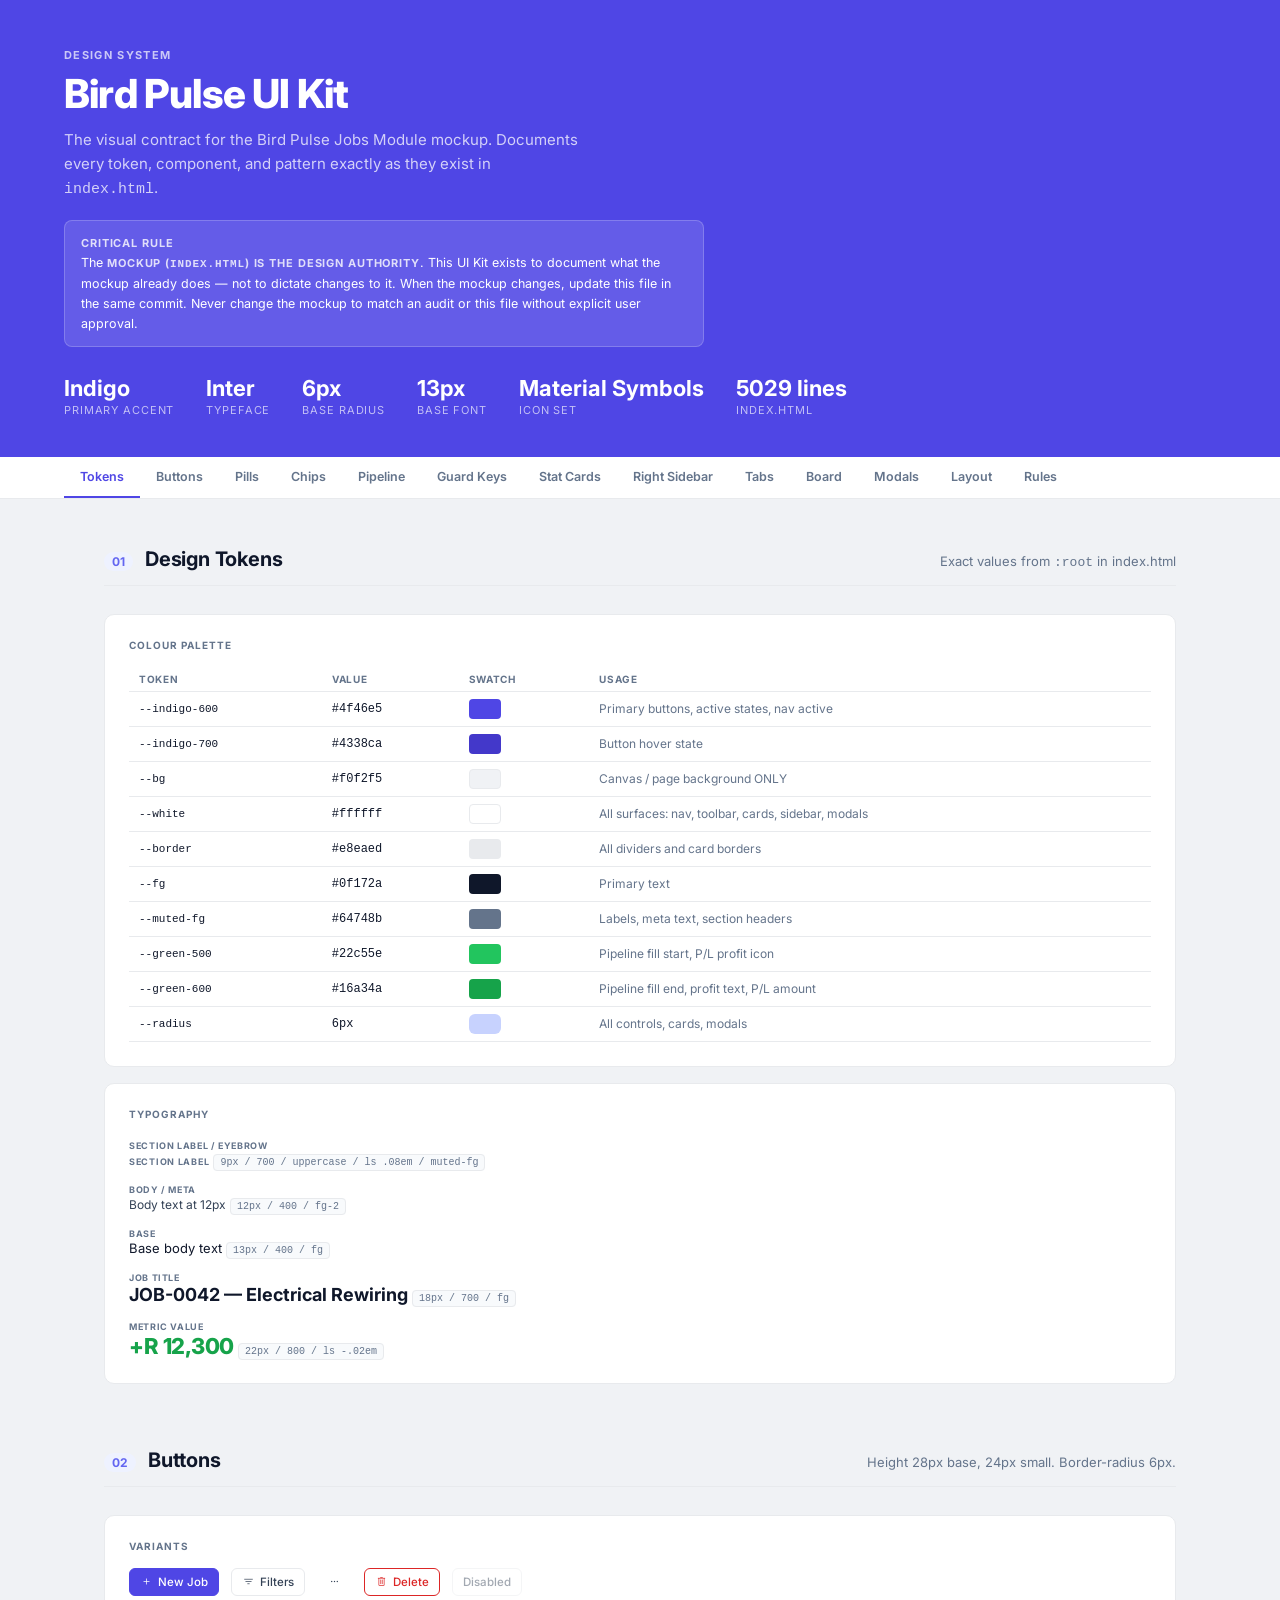
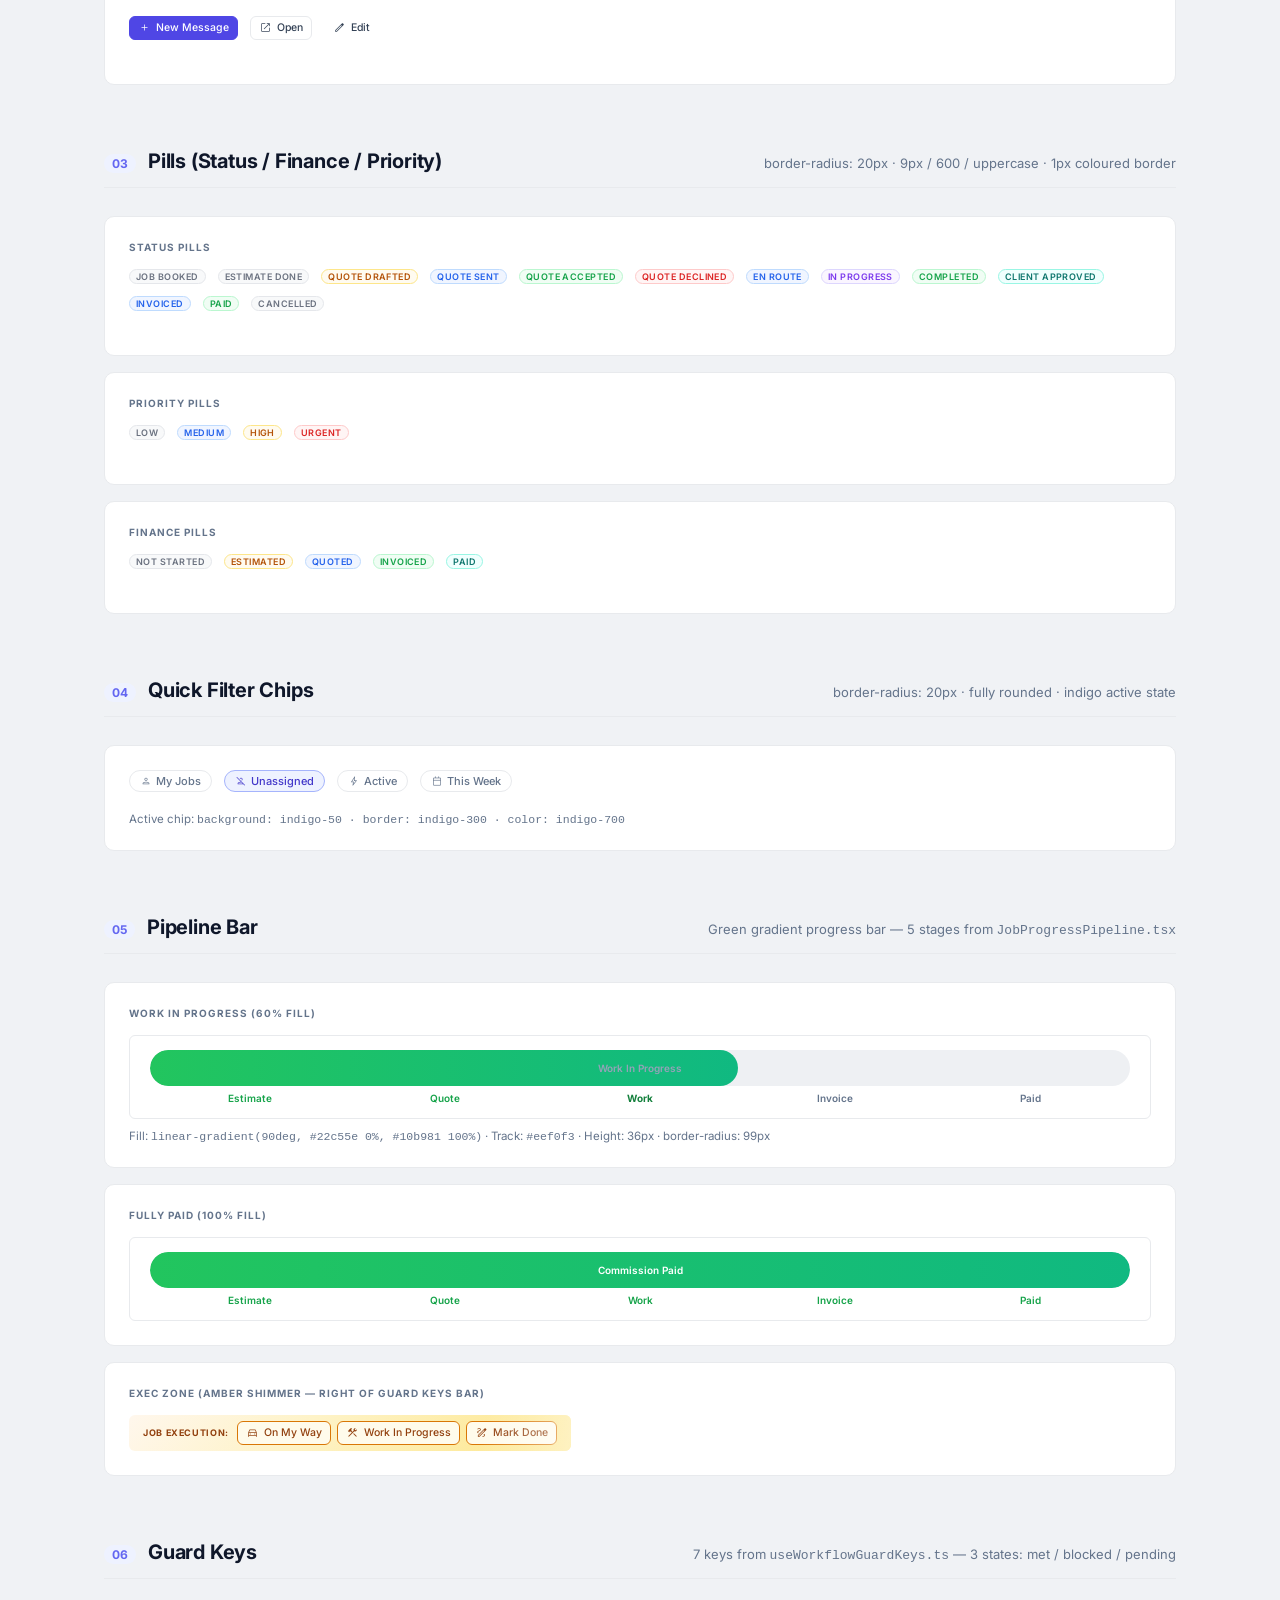
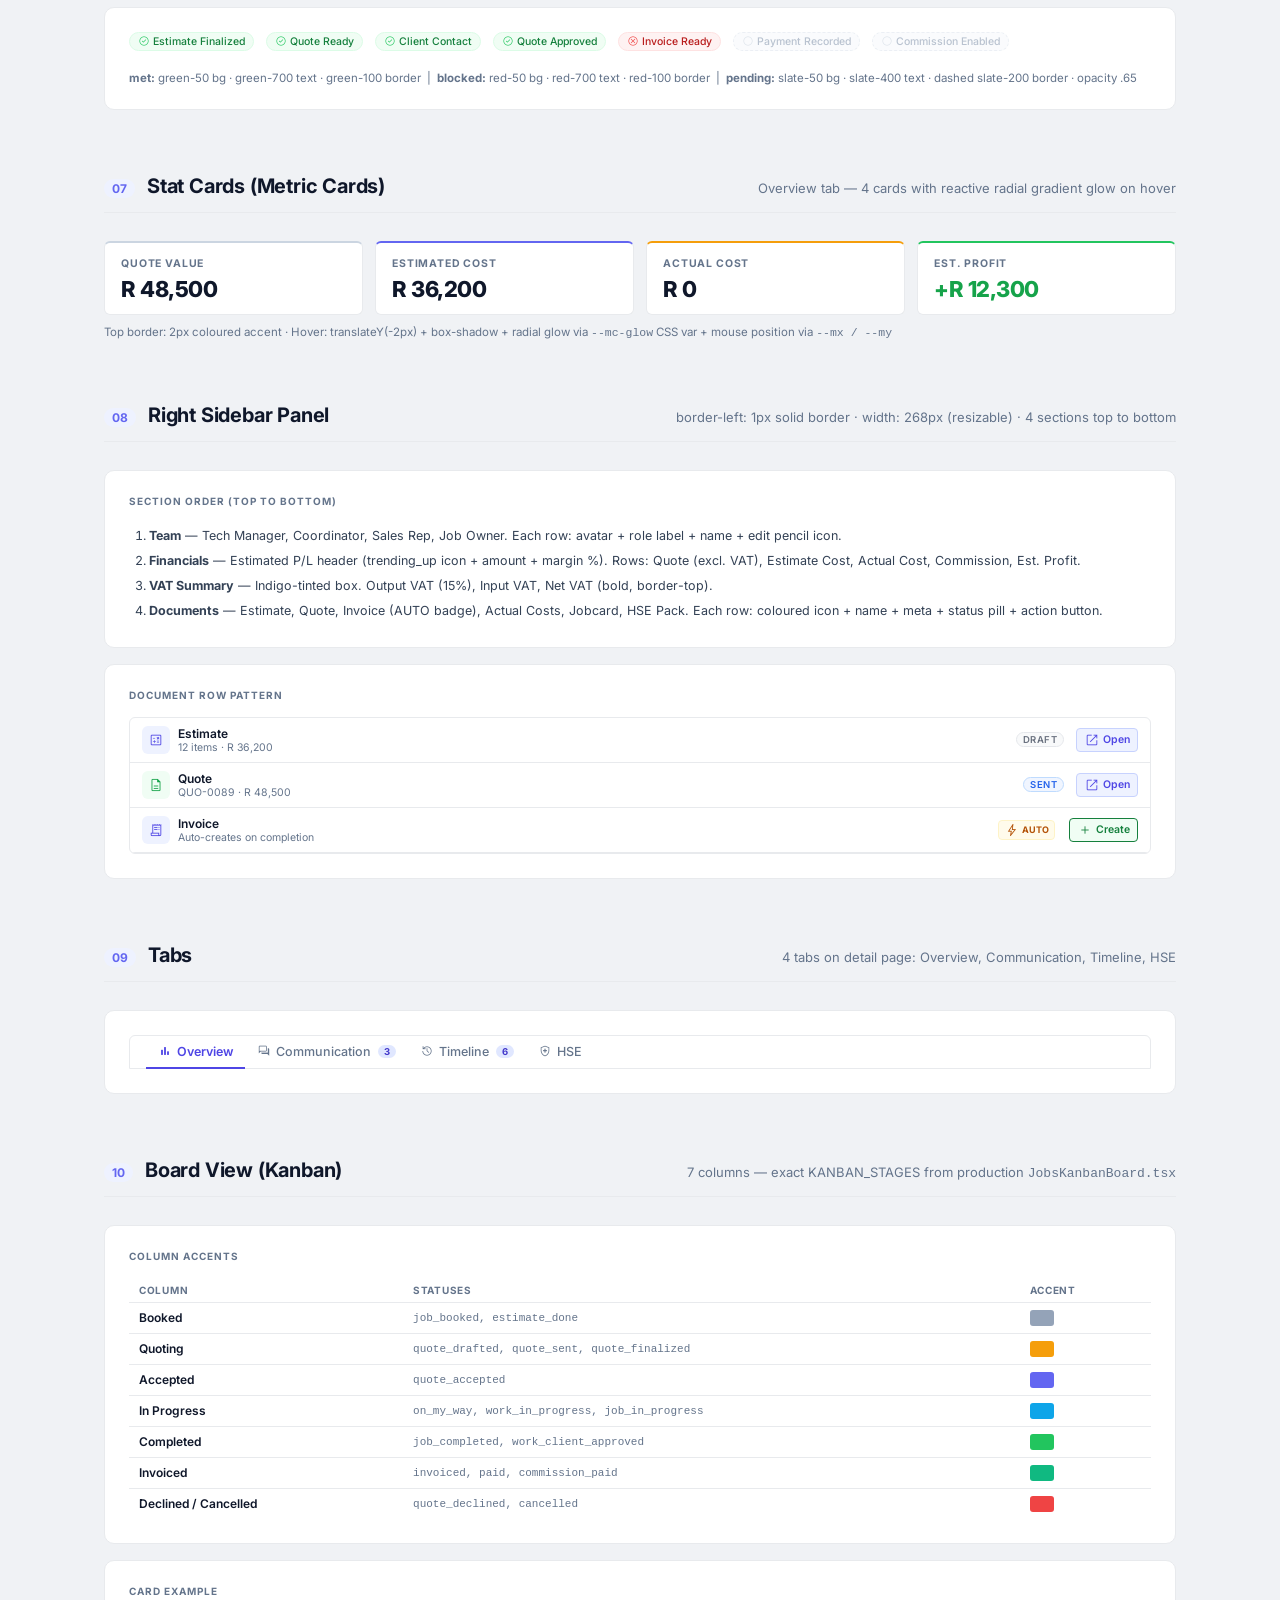
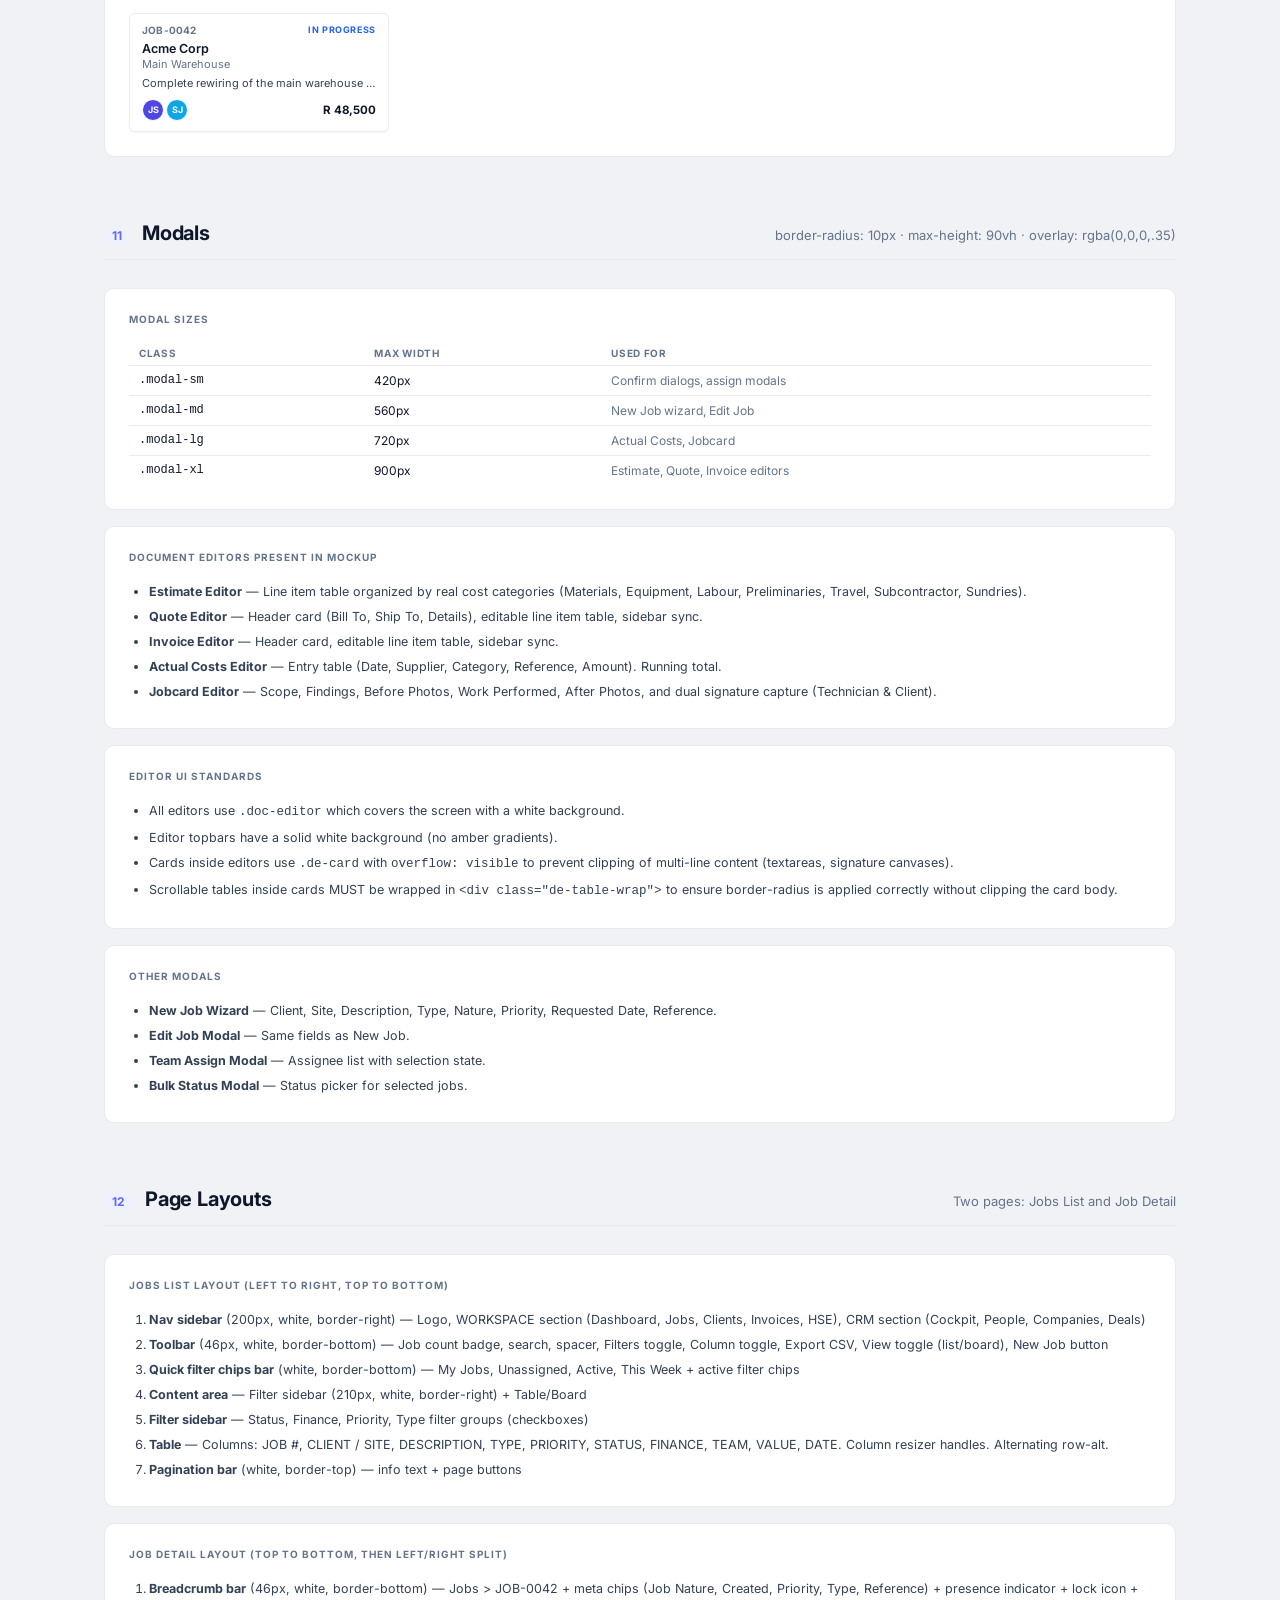
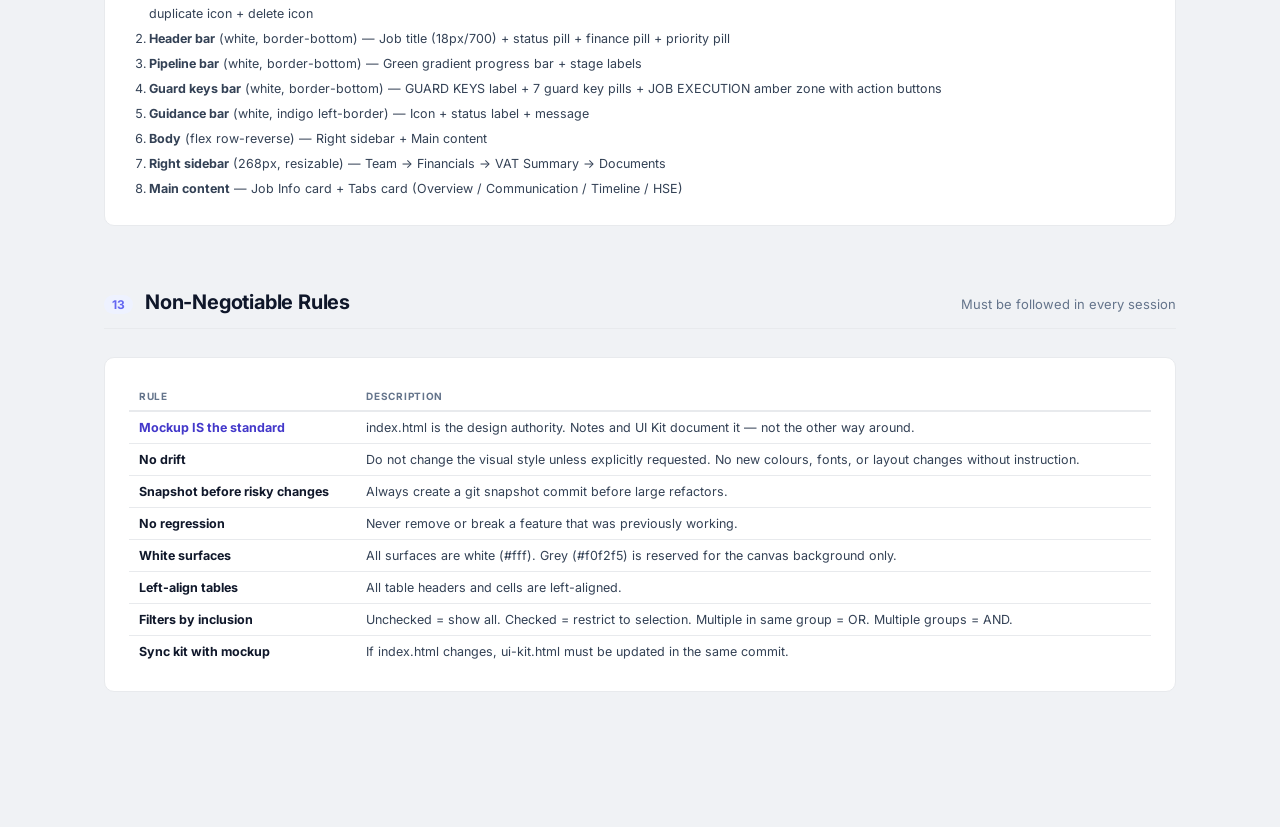
==== commit b5bd1304: "docs: update CONVERSATION_NOTES and ui-kit to reflect editor CSS standards - CONVERSATION_NOTES.md: " ====
--- a/ui-kit.html
+++ b/ui-kit.html
@@ -615,11 +615,25 @@
     <div class="comp-group">
       <div class="comp-group-label">Document Editors Present in Mockup</div>
       <ul style="font-size:12.5px;color:var(--fg-2);line-height:2;padding-left:20px">
-        <li><strong>Estimate Editor</strong> — Line item table: Description, Qty, Unit Cost, Markup %, Unit Price, Total. Add/remove rows. Running total.</li>
-        <li><strong>Quote Editor</strong> — Same structure as Estimate. Quote number, validity date, notes.</li>
-        <li><strong>Invoice Editor</strong> — Same structure. Invoice number, due date.</li>
-        <li><strong>Actual Costs Editor</strong> — Entry table: Date, Supplier, Category, Reference, Amount. Running total.</li>
-        <li><strong>Jobcard Editor</strong> — 4×4 photo grid slots + signature capture box. Signed state: green border.</li>
+        <li><strong>Estimate Editor</strong> — Line item table organized by real cost categories (Materials, Equipment, Labour, Preliminaries, Travel, Subcontractor, Sundries).</li>
+        <li><strong>Quote Editor</strong> — Header card (Bill To, Ship To, Details), editable line item table, sidebar sync.</li>
+        <li><strong>Invoice Editor</strong> — Header card, editable line item table, sidebar sync.</li>
+        <li><strong>Actual Costs Editor</strong> — Entry table (Date, Supplier, Category, Reference, Amount). Running total.</li>
+        <li><strong>Jobcard Editor</strong> — Scope, Findings, Before Photos, Work Performed, After Photos, and dual signature capture (Technician & Client).</li>
+      </ul>
+    </div>
+    <div class="comp-group">
+      <div class="comp-group-label">Editor UI Standards</div>
+      <ul style="font-size:12.5px;color:var(--fg-2);line-height:2;padding-left:20px">
+        <li>All editors use <code>.doc-editor</code> which covers the screen with a white background.</li>
+        <li>Editor topbars have a solid white background (no amber gradients).</li>
+        <li>Cards inside editors use <code>.de-card</code> with <code>overflow: visible</code> to prevent clipping of multi-line content (textareas, signature canvases).</li>
+        <li>Scrollable tables inside cards MUST be wrapped in <code>&lt;div class="de-table-wrap"&gt;</code> to ensure border-radius is applied correctly without clipping the card body.</li>
+      </ul>
+    </div>
+    <div class="comp-group">
+      <div class="comp-group-label">Other Modals</div>
+      <ul style="font-size:12.5px;color:var(--fg-2);line-height:2;padding-left:20px">
         <li><strong>New Job Wizard</strong> — Client, Site, Description, Type, Nature, Priority, Requested Date, Reference.</li>
         <li><strong>Edit Job Modal</strong> — Same fields as New Job.</li>
         <li><strong>Team Assign Modal</strong> — Assignee list with selection state.</li>
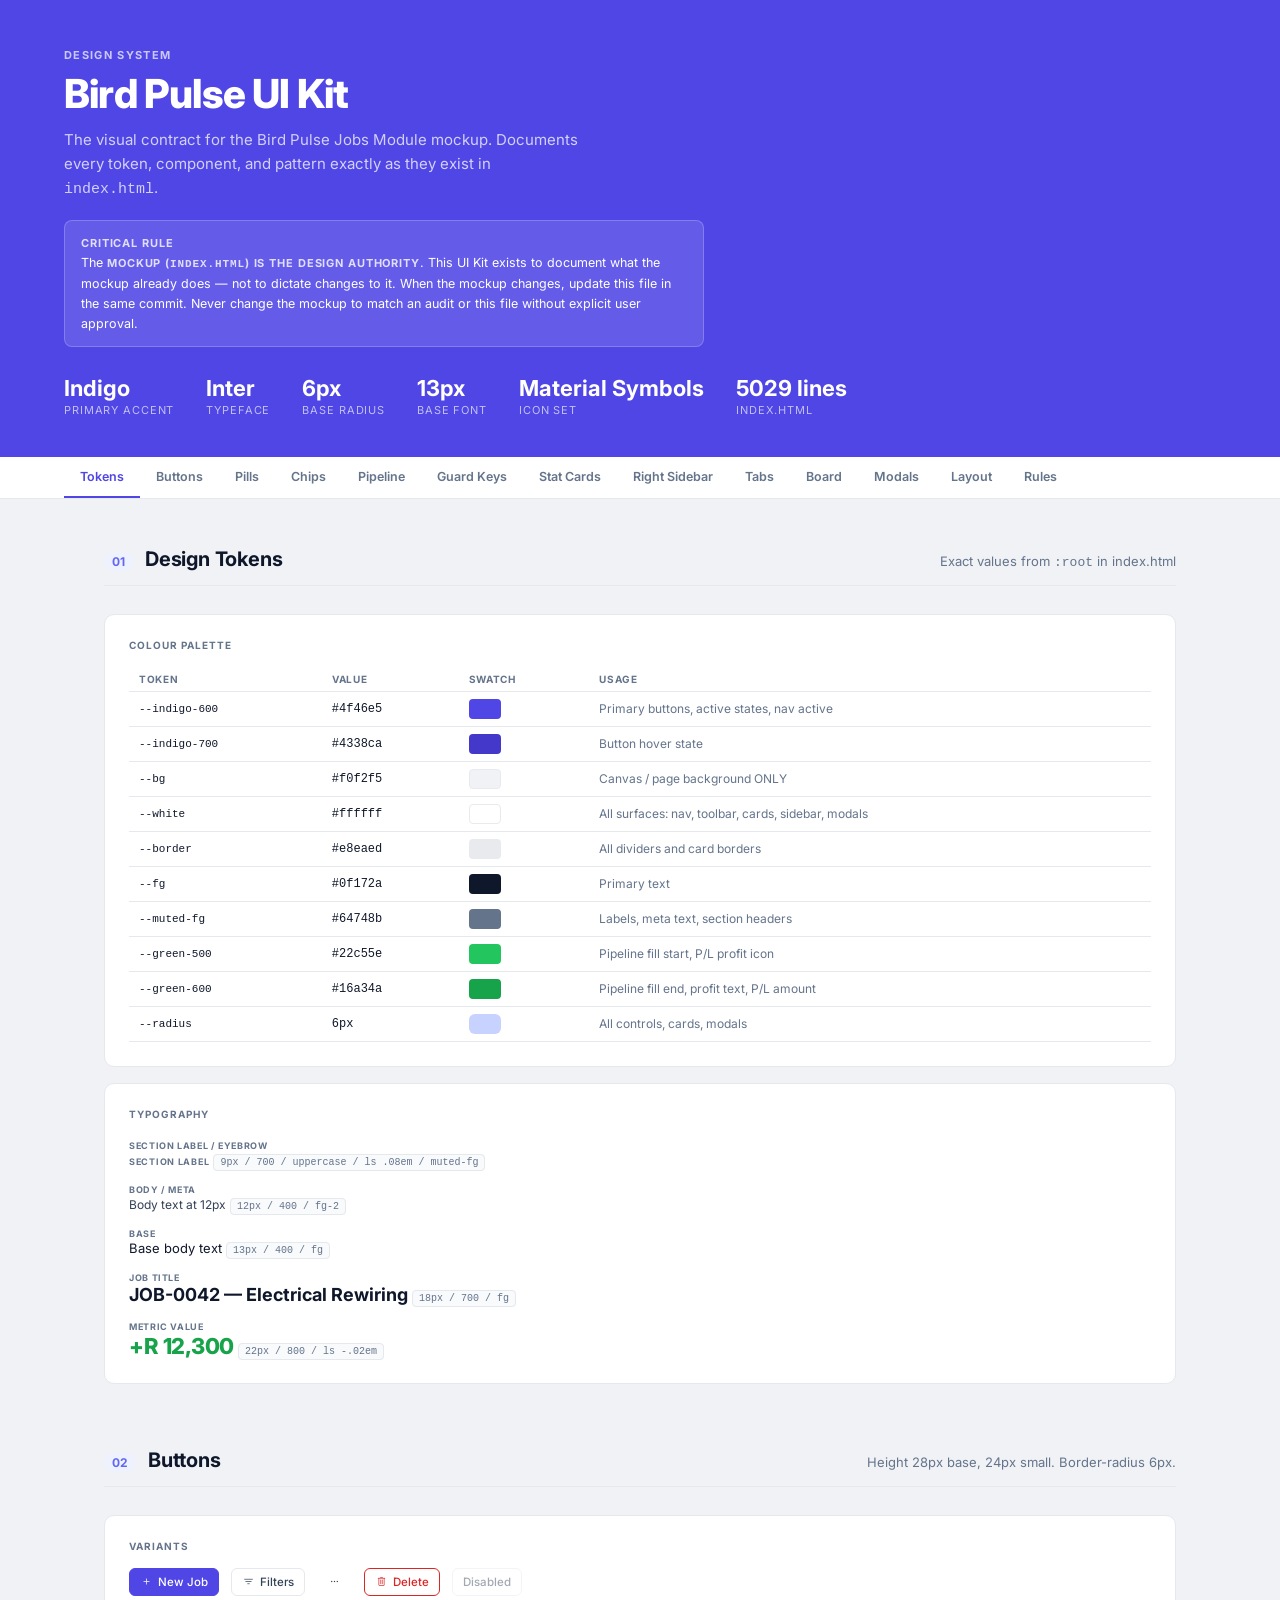
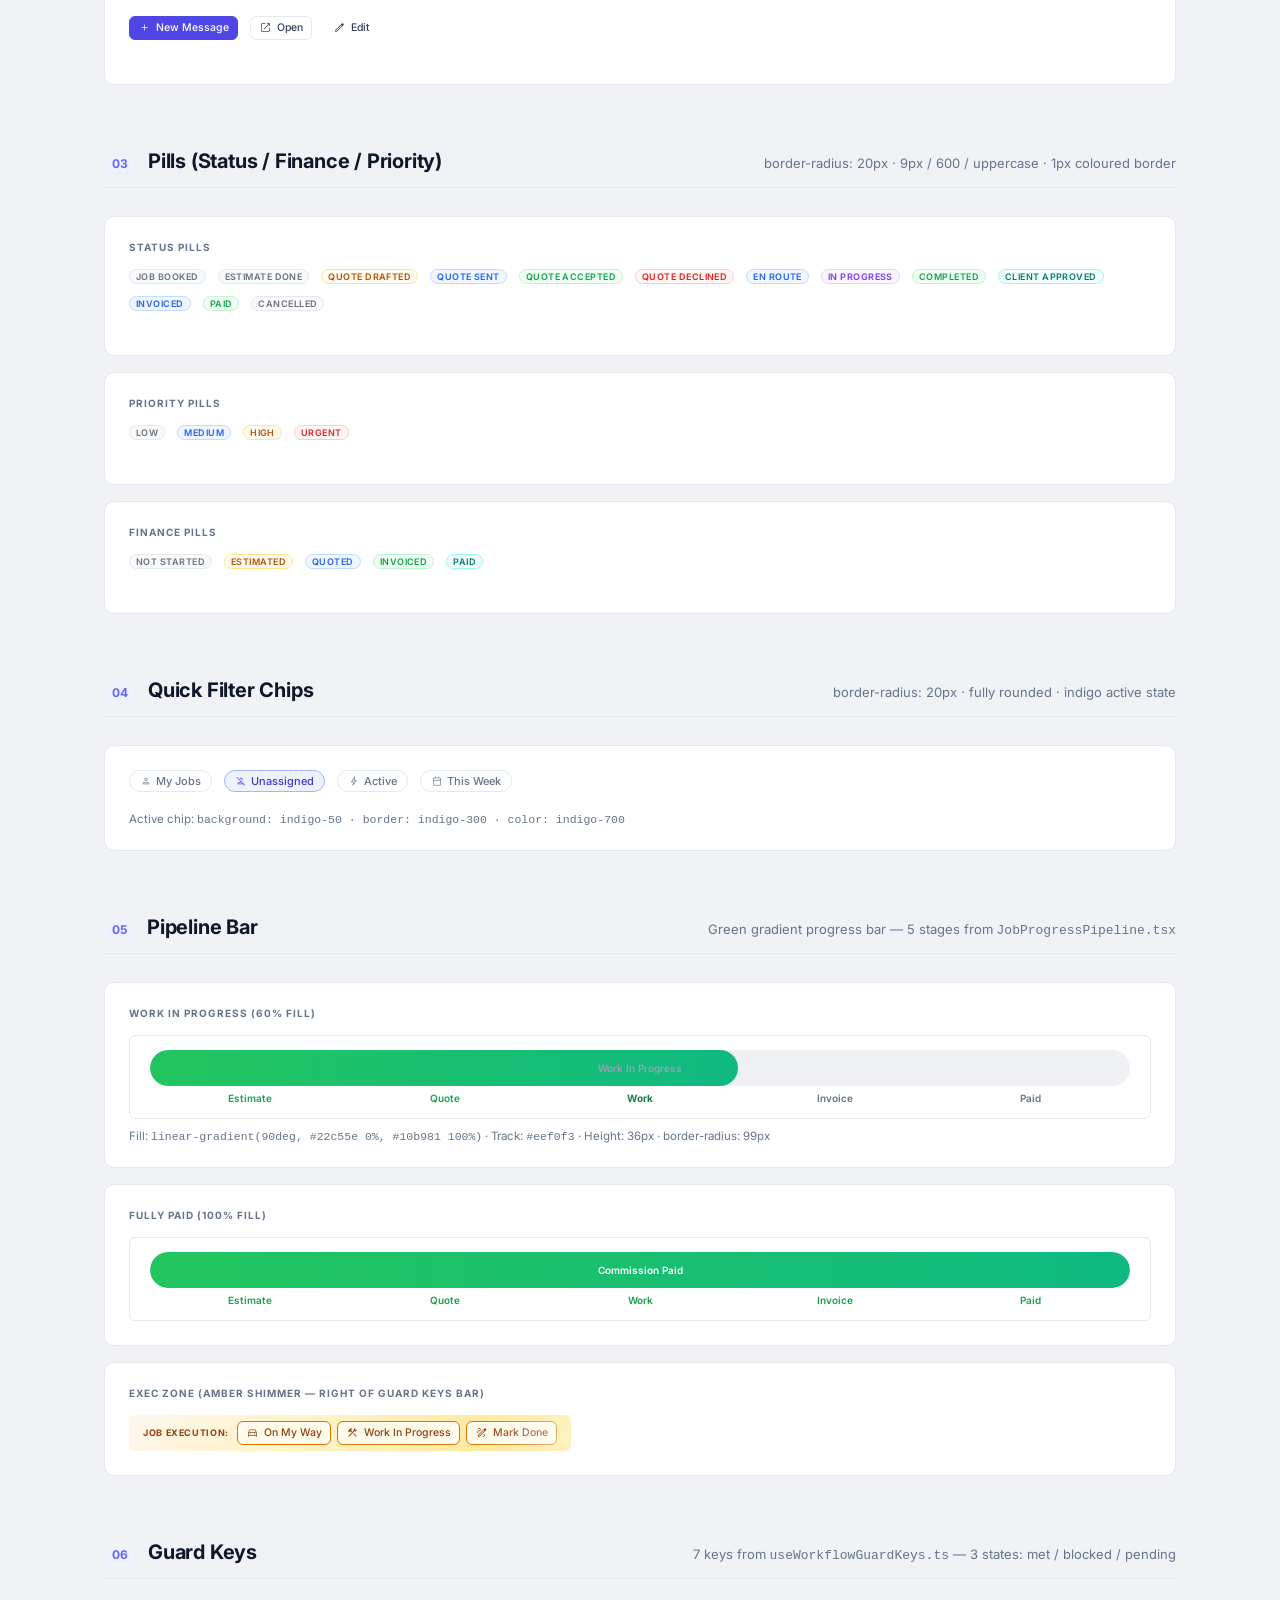
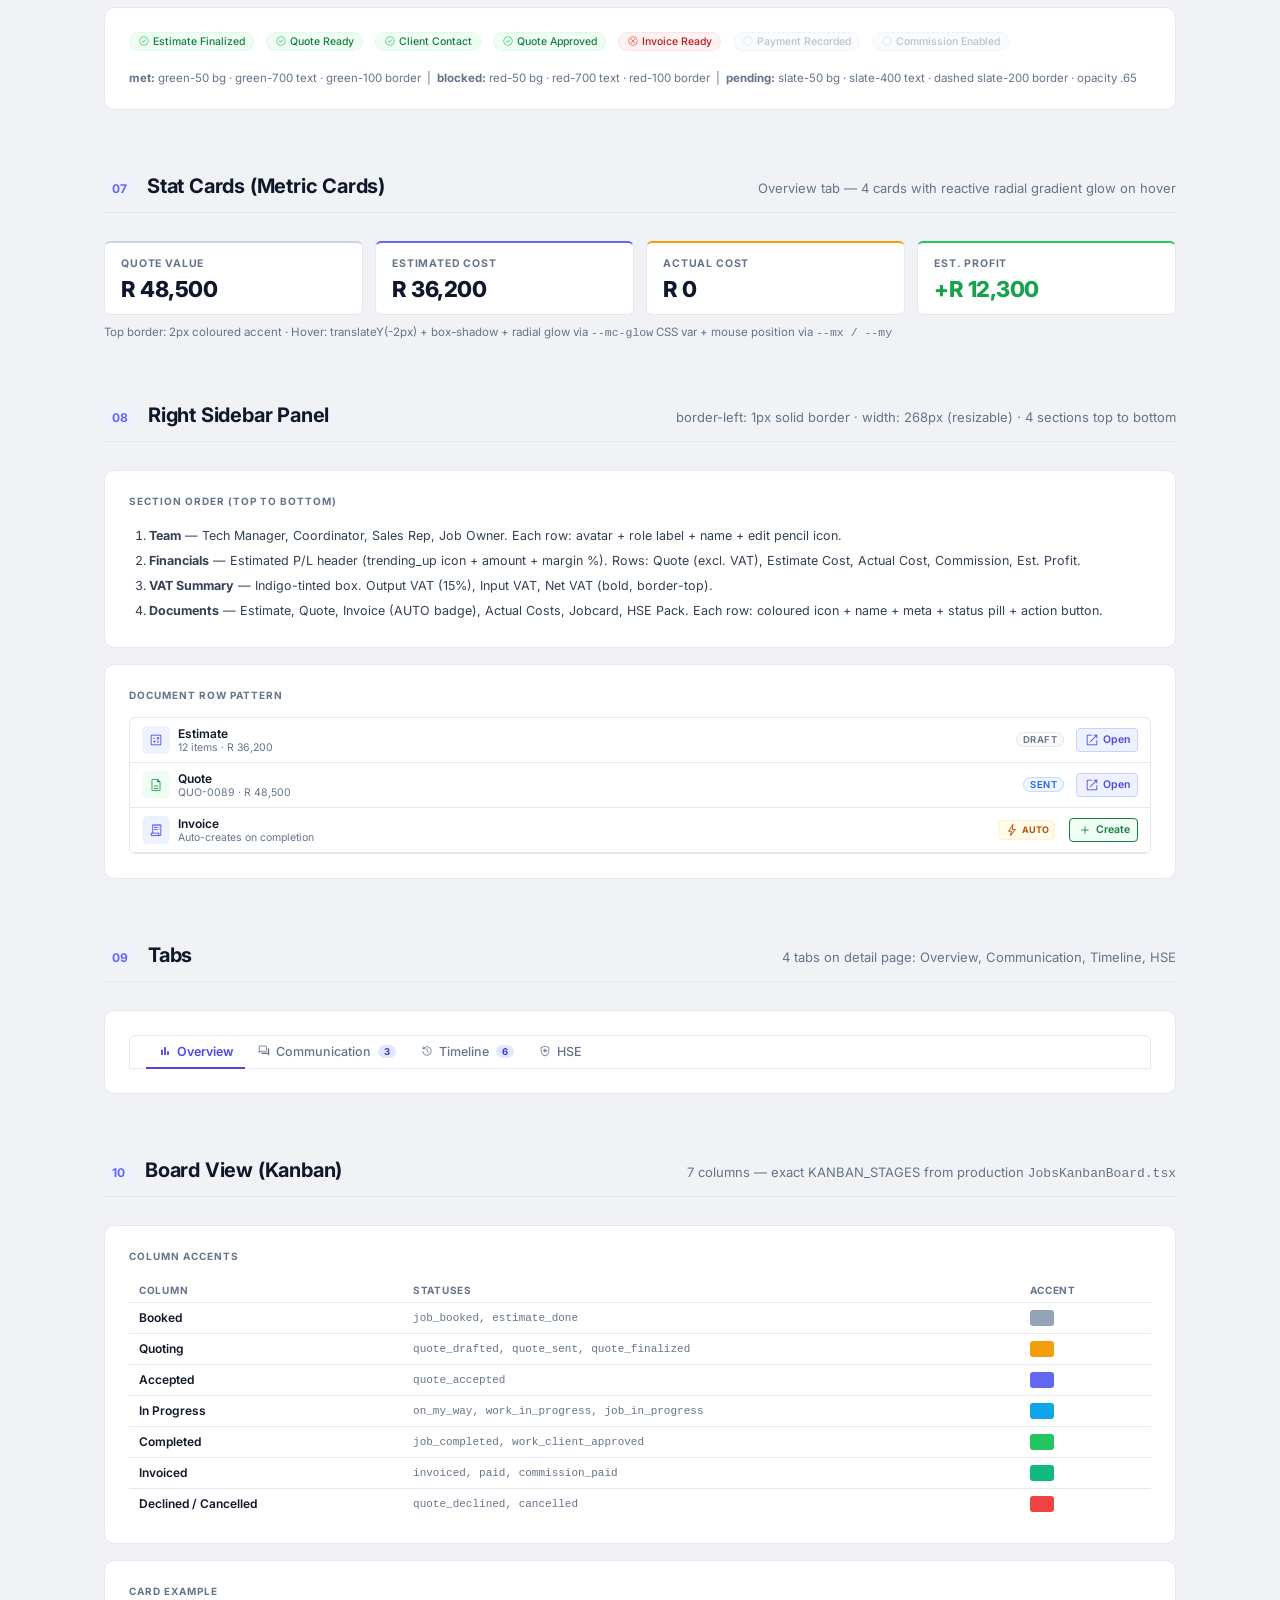
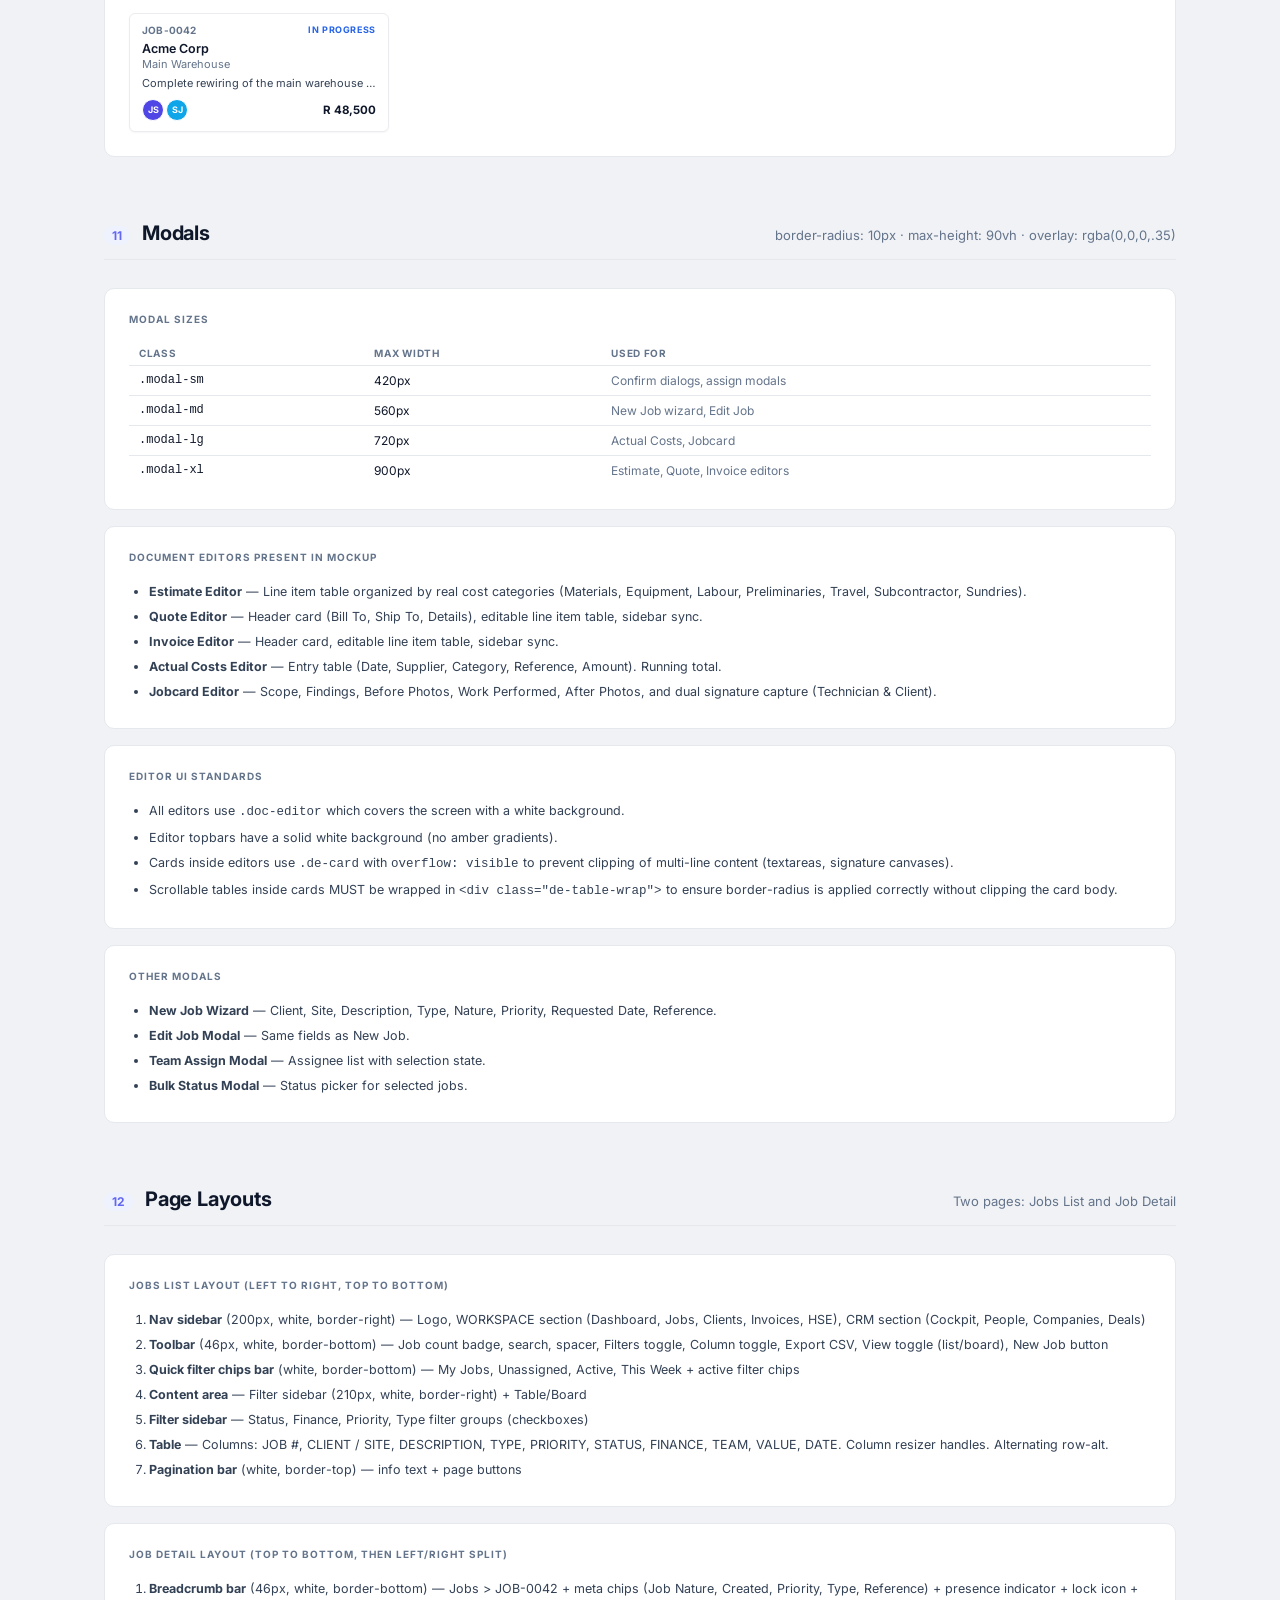
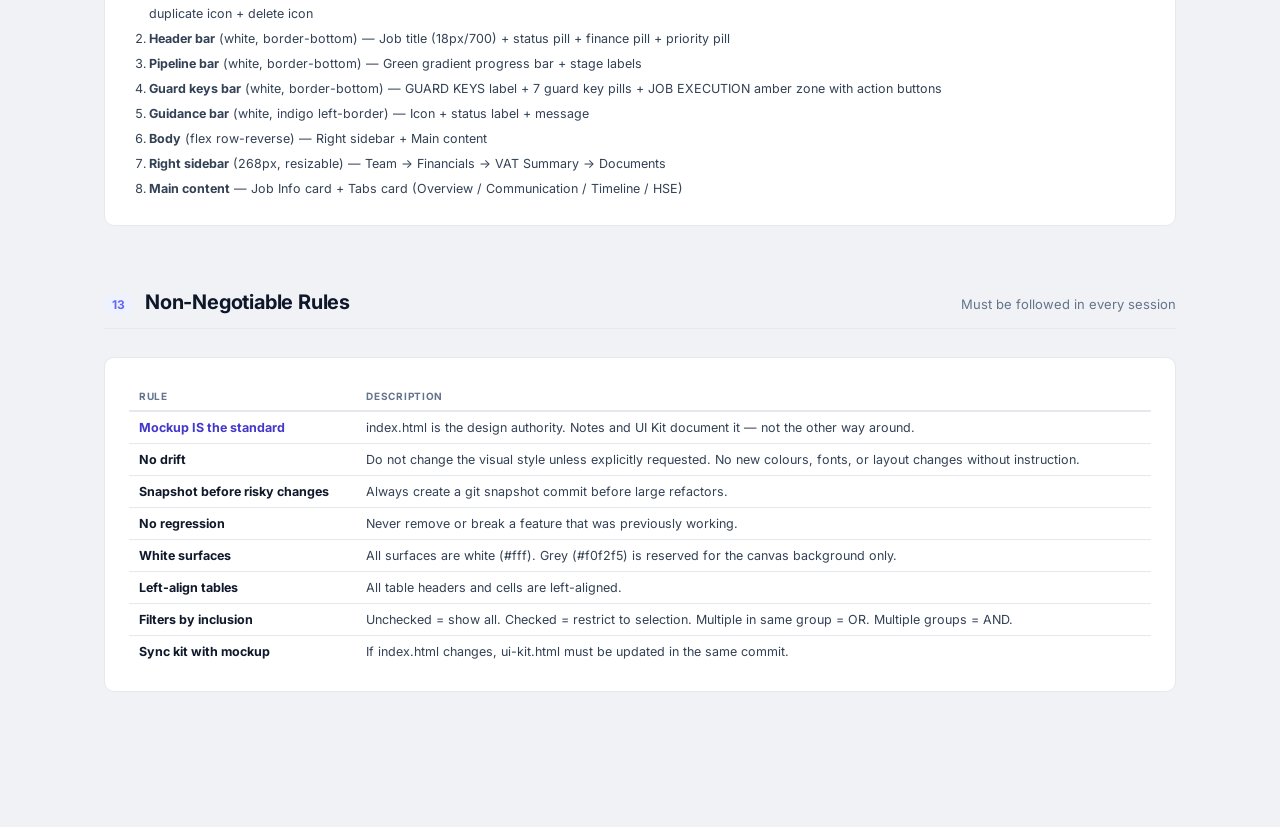
==== commit 6d7903c7: "docs: update README, STATUS, and ui-kit to reflect 6 Aug 2026 session changes" ====
--- a/ui-kit.html
+++ b/ui-kit.html
@@ -25,10 +25,10 @@
   --red-50:#fef2f2;--red-100:#fee2e2;--red-500:#ef4444;--red-600:#dc2626;--red-700:#b91c1c;
   --amber-50:#fffbeb;--amber-100:#fef3c7;--amber-500:#f59e0b;--amber-600:#d97706;--amber-700:#b45309;
   --orange-500:#f97316;--orange-600:#ea580c;
-  --bg:#f0f2f5;--white:#ffffff;--border:#e8eaed;
+  --bg:#f3f5f8;--white:#ffffff;--border:#e5e8ed;
   --row-alt:#fafafa;
   --fg:#0f172a;--fg-2:#334155;--muted-fg:#64748b;--muted:#f8fafc;
-  --radius:6px;
+  --radius:6px;--radius-lg:6px;--radius-xl:12px;
   --shadow:0 1px 2px rgba(0,0,0,.05);
   --shadow-md:0 2px 8px rgba(0,0,0,.06),0 1px 2px rgba(0,0,0,.04);
   --shadow-lg:0 4px 16px rgba(0,0,0,.07),0 1px 4px rgba(0,0,0,.04);
